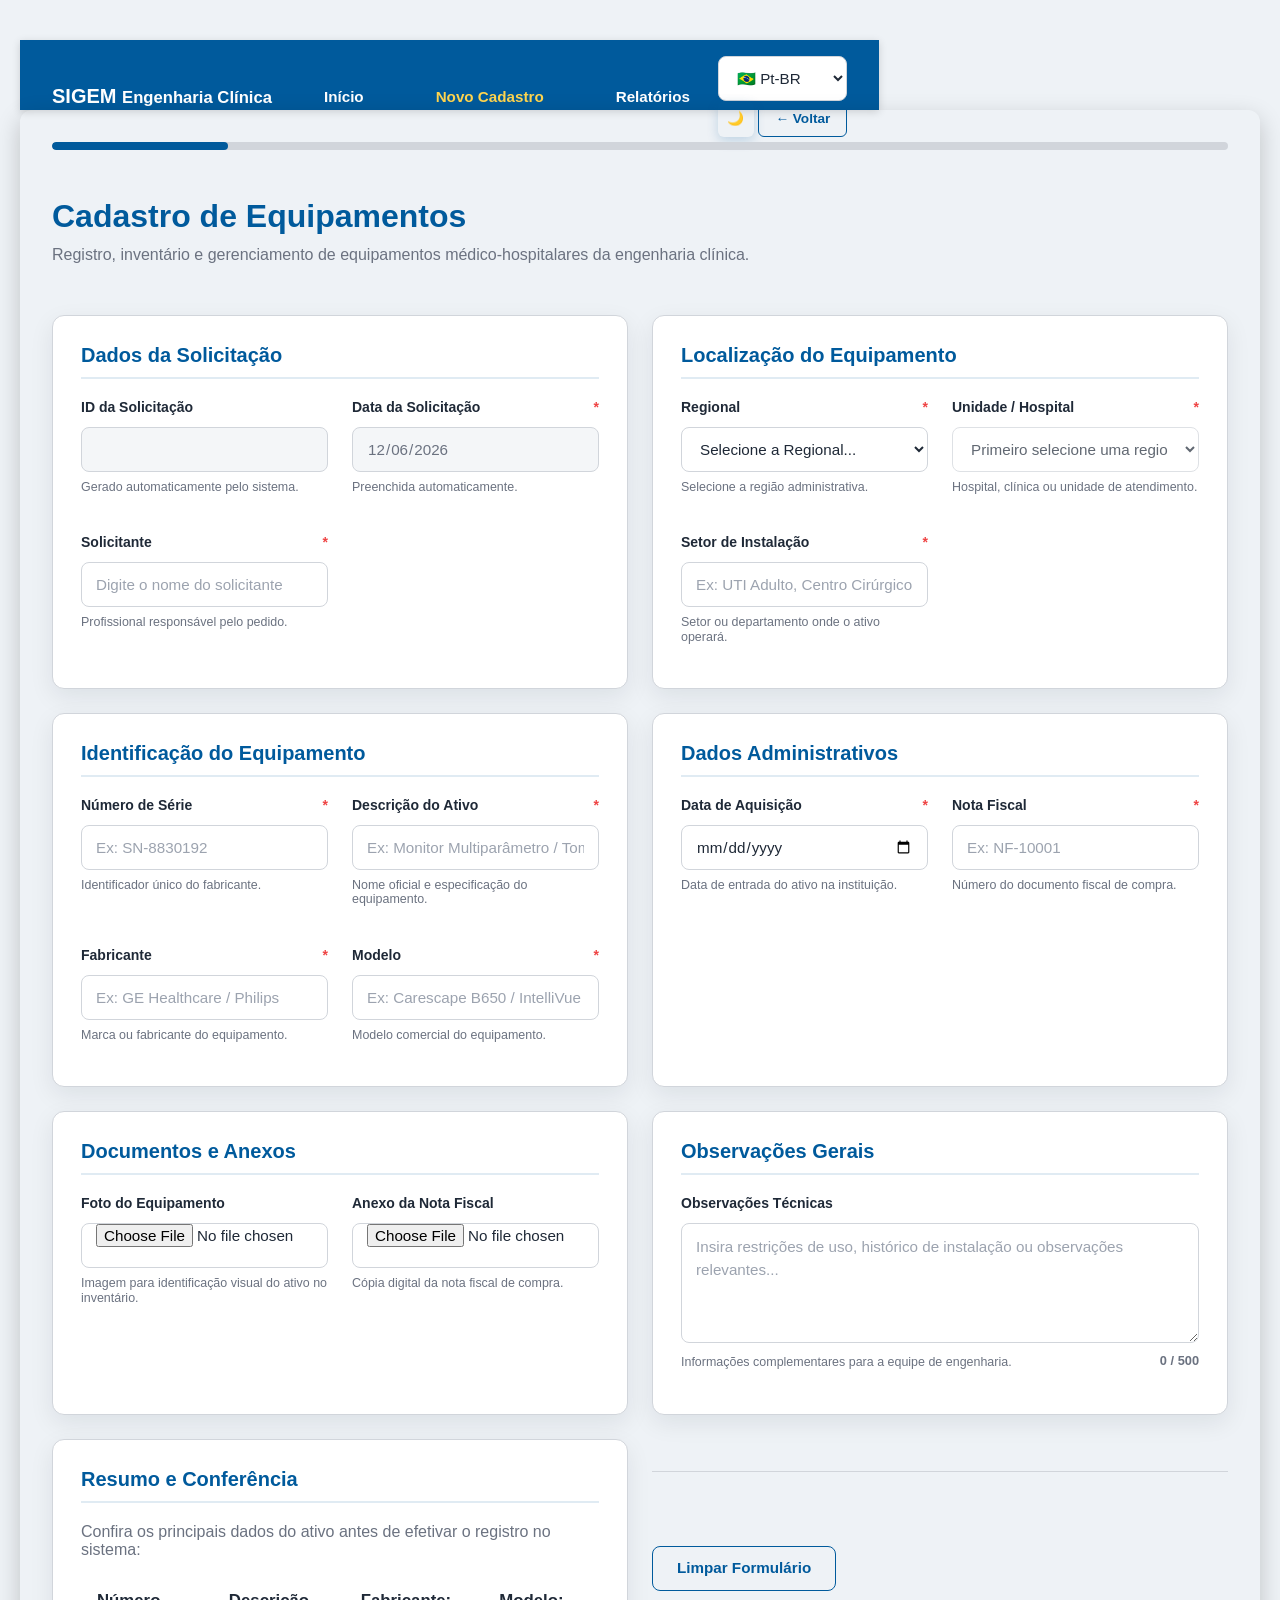
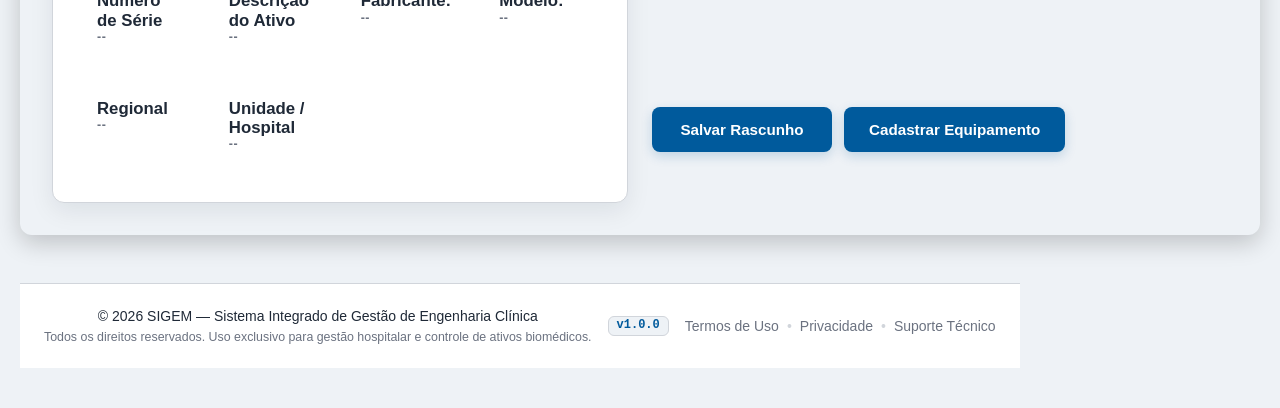
==== paginas/cadastro-equipamentos/cadastro.html @ 1e99f3d2 "Dashboard e relatórios SIGEM" ====
<!-- ================================================= -->
<!-- BLOCO 01 - CABEÇALHO E CONFIGURAÇÕES GERAIS       -->
<!-- ================================================= -->
<!DOCTYPE html>
<html lang="pt-BR">
<head>
    <meta charset="UTF-8">
    <meta name="viewport" content="width=device-width, initial-scale=1.0">
    <meta http-equiv="X-UA-Compatible" content="IE=edge">
    <meta name="description" content="SIGEM - Sistema Integrado de Gestão de Engenharia Clínica. Módulo de Cadastro de Equipamentos Médico-Hospitalares.">
    <meta name="author" content="Danilo Rafael da Silva Costa">
    <meta name="theme-color" content="#005A9C">

    <title data-i18n="cadastroEquipamentos">Cadastro de Equipamentos - SIGEM</title>

    <!-- Favicon do SIGEM -->
    <link rel="icon" href="assets/img/logo.png" type="image/png">

    <!-- 1. Reset Global de CSS -->
    <link rel="stylesheet" href="styles/normalize.css">

    <!-- 2. Tema Ativo (Suporta troca dinâmica entre claro.css e escuro.css) -->
    <link id="tema-css" rel="stylesheet" href="styles/claro.css">

    <!-- 3. Componentes e Estrutura do Módulo -->
    <link rel="stylesheet" href="styles/botoes.css">
    <link rel="stylesheet" href="styles/cadastro.css">

    <!-- 4. Regras de Responsividade -->
    <link rel="stylesheet" href="styles/pequeno.css">
    <link rel="stylesheet" href="styles/grande.css" media="screen and (min-width: 900px)">
</head>
<body id="cadastro-equipamento">

    <!-- ================================================= -->
    <!-- BLOCO 02 - MENU SUPERIOR E IDIOMA                 -->
    <!-- ================================================= -->
    <header class="header-principal">

        <!-- Logo Institucional com Nome e Subtítulo -->
        <a href="../../index.html" class="logo" title="Ir para a página inicial do SIGEM">
            <img src="assets/img/logo.png" alt="Logo SIGEM" width="38" height="38" onerror="this.style.display='none'">
            <div class="logo-texto">
                <strong>SIGEM</strong>
                <small>Engenharia Clínica</small>
            </div>
        </a>

        <!-- Menu de Navegação Principal do Sistema -->
        <nav class="menu-principal">
            <a href="index.html" data-i18n="menuInicio">Início</a>
            <a href="cadastro.html" class="ativo" data-i18n="menuCadastro">Cadastro</a>
            <a href="relatorios.html" data-i18n="menuRelatorios">Relatórios</a>
        </nav>

        <!-- Ações do Cabeçalho (Idioma, Tema e Voltar) -->
        <div class="header-acoes">
            <!-- Seletor de Idioma Internacional (i18n) -->
            <div class="seletor-idioma">
                <select id="idioma" class="seletor-idioma-select" aria-label="Selecionar idioma">
                    <option value="pt-BR">🇧🇷 Pt-BR</option>
                    <option value="en-US">🇺🇸 En-US</option>
                    <option value="es-ES">🇪🇸 Es-ES</option>
                </select>
            </div>

            <!-- Alternador de Tema (Claro / Escuro) -->
            <button type="button" id="btn-troca-tema" class="btn btn-ghost btn-sm btn-icon" title="Alternar entre tema claro e escuro" aria-label="Alternar tema">
                <span id="icone-tema">🌙</span>
            </button>

            <!-- Botão de Retorno Rápido -->
            <a href="../../index.html" class="btn btn-secundario btn-sm" data-i18n="voltarModulo">
                &larr; Voltar
            </a>
        </div>

    </header>

    <!-- ================================================= -->
    <!-- BLOCO 03 - APRESENTAÇÃO DO CADASTRO               -->
    <!-- ================================================= -->
    <main class="cadastro-container">

        <!-- Barra de Progresso do Cadastro -->
        <div class="progresso-cadastro" aria-hidden="true" title="Progresso do preenchimento do formulário">
            <div class="barra" id="barraProgresso" style="width: 15%;"></div>
        </div>

        <!-- Título principal e subtítulo institucional -->
        <div class="cadastro-header-secao">
            <h1 data-i18n="cadastroEquipamentos">Cadastro de Equipamentos</h1>
            <p class="subtitulo" data-i18n="subtituloEquipamentos">Registro, inventário e gerenciamento de equipamentos médico-hospitalares da engenharia clínica.</p>
        </div>

        <!-- Início do Formulário Principal -->
        <form id="cadastroForm" novalidate>

            <!-- ================================================= -->
            <!-- BLOCO 04 - DADOS DA SOLICITAÇÃO                   -->
            <!-- ================================================= -->
            <section class="cadastro-secao">
                <h2 data-i18n="dadosSolicitacao">Dados da Solicitação</h2>

                <div class="form-grid">
                    <!-- ID da Solicitação Automático -->
                    <div class="form-group">
                        <label for="idSolicitacao" data-i18n="idSolicitacao">ID da Solicitação</label>
                        <input type="text" id="idSolicitacao" readonly class="readonly">
                        <small class="form-help" data-i18n="helpIdSolicitacao">Gerado automaticamente pelo sistema.</small>
                    </div>

                    <!-- Data da Solicitação (Automática e Somente Leitura) -->
                    <div class="form-group">
                        <label for="dataSolicitacao" class="obrigatorio" data-i18n="dataSolicitacao">Data da Solicitação</label>
                        <input type="date" id="dataSolicitacao" name="dataSolicitacao" readonly class="readonly" required>
                        <small class="form-help" data-i18n="helpData">Preenchida automaticamente.</small>
                    </div>

                    <!-- Nome do Solicitante -->
                    <div class="form-group campo-metade">
                        <label for="solicitante" class="obrigatorio" data-i18n="solicitante">Nome do Solicitante</label>
                        <input type="text" id="solicitante" name="solicitante" placeholder="Digite o nome do solicitante" data-i18n-placeholder="placeholderSolicitante" required>
                        <small class="form-help" data-i18n="helpSolicitante">Profissional responsável pelo pedido.</small>
                    </div>
                </div>
            </section>

            <!-- ================================================= -->
            <!-- BLOCO 05 - LOCALIZAÇÃO DO EQUIPAMENTO             -->
            <!-- ================================================= -->
            <section class="cadastro-secao">
                <h2 data-i18n="localizacaoEquipamento">Localização do Equipamento</h2>

                <div class="form-grid">
                    <!-- Regional (Carregada Dinamicamente) -->
                    <div class="form-group">
                        <label for="regional" class="obrigatorio" data-i18n="regional">Regional</label>
                        <select id="regional" name="regional" required>
                            <option value="" data-i18n="selecioneRegional">Selecione...</option>
                        </select>
                        <small class="form-help" data-i18n="helpRegional">Selecione a região administrativa.</small>
                    </div>

                    <!-- Unidade / Hospital (Dependente da Regional) -->
                    <div class="form-group">
                        <label for="unidade" class="obrigatorio" data-i18n="unidade">Unidade / Hospital</label>
                        <select id="unidade" name="unidade" required disabled>
                            <option value="" data-i18n="selecioneRegionalPrimeiro">Primeiro selecione uma regional...</option>
                        </select>
                        <small class="form-help" data-i18n="helpUnidade">Hospital, clínica ou unidade de atendimento.</small>
                    </div>

                    <!-- Unidade Manual (Exibido apenas se escolher "Outra Unidade") -->
                    <div class="form-group" id="grupoOutraUnidade" style="display: none;">
                        <label for="unidadePersonalizada" class="obrigatorio" data-i18n="outraUnidade">Nome da Outra Unidade</label>
                        <input type="text" id="unidadePersonalizada" name="unidadePersonalizada" placeholder="Digite o nome completo da unidade..." data-i18n-placeholder="placeholderOutraUnidade">
                        <small class="form-help" data-i18n="helpOutraUnidade">Informe o nome da unidade não listada.</small>
                    </div>

                    <!-- Setor de Instalação -->
                    <div class="form-group">
                        <label for="setorInstalacao" class="obrigatorio" data-i18n="setorInstalacao">Setor de Instalação</label>
                        <input type="text" id="setorInstalacao" name="setorInstalacao" placeholder="Ex: UTI Adulto, Centro Cirúrgico, Tomografia" data-i18n-placeholder="placeholderSetor" required>
                        <small class="form-help" data-i18n="helpSetor">Setor ou departamento onde o ativo operará.</small>
                    </div>
                </div>
            </section>

            <!-- ================================================= -->
            <!-- BLOCO 06 - IDENTIFICAÇÃO DO EQUIPAMENTO           -->
            <!-- ================================================= -->
            <section class="cadastro-secao">
                <h2 data-i18n="identificacaoEquipamento">Identificação do Equipamento</h2>

                <div class="form-grid">
                    <!-- Número de Série (Identificador Principal) -->
                    <div class="form-group">
                        <label for="numeroSerie" class="obrigatorio" data-i18n="numeroSerie">Número de Série</label>
                        <input type="text" id="numeroSerie" name="numeroSerie" placeholder="Ex: SN-8830192" data-i18n-placeholder="placeholderSerie" autocomplete="off" required>
                        <small class="form-help" data-i18n="helpNumeroSerie">Identificador único do fabricante.</small>
                    </div>

                    <!-- Descrição do Ativo -->
                    <div class="form-group campo-metade">
                        <label for="descricaoAtivo" class="obrigatorio" data-i18n="descricaoAtivo">Descrição do Ativo</label>
                        <input type="text" id="descricaoAtivo" name="descricaoAtivo" maxlength="150" placeholder="Ex: Monitor Multiparâmetro / Tomógrafo" data-i18n-placeholder="placeholderDescricao" required>
                        <small class="form-help" data-i18n="helpDescricao">Nome oficial e especificação do equipamento.</small>
                    </div>

                    <!-- Fabricante -->
                    <div class="form-group">
                        <label for="fabricante" class="obrigatorio" data-i18n="fabricante">Fabricante</label>
                        <input type="text" id="fabricante" name="fabricante" placeholder="Ex: GE Healthcare / Philips" data-i18n-placeholder="placeholderFabricante" required>
                        <small class="form-help" data-i18n="helpFabricante">Marca ou fabricante do equipamento.</small>
                    </div>

                    <!-- Modelo -->
                    <div class="form-group">
                        <label for="modelo" class="obrigatorio" data-i18n="modelo">Modelo</label>
                        <input type="text" id="modelo" name="modelo" placeholder="Ex: Carescape B650 / IntelliVue" data-i18n-placeholder="placeholderModelo" required>
                        <small class="form-help" data-i18n="helpModelo">Modelo comercial do equipamento.</small>
                    </div>
                </div>
            </section>

            <!-- ================================================= -->
            <!-- BLOCO 07 - DADOS ADMINISTRATIVOS                  -->
            <!-- ================================================= -->
            <section class="cadastro-secao">
                <h2 data-i18n="dadosAdministrativos">Dados Administrativos</h2>

                <div class="form-grid">
                    <!-- Data de Aquisição / Instalação -->
                    <div class="form-group">
                        <label for="dataAquisicao" class="obrigatorio" data-i18n="dataAquisicao">Data de Aquisição / Instalação</label>
                        <input type="date" id="dataAquisicao" name="dataAquisicao" required>
                        <small class="form-help" data-i18n="helpDataAquisicao">Data de entrada do ativo na instituição.</small>
                    </div>

                    <!-- Nota Fiscal -->
                    <div class="form-group">
                        <label for="notaFiscal" class="obrigatorio" data-i18n="notaFiscal">Nota Fiscal</label>
                        <input type="text" id="notaFiscal" name="notaFiscal" placeholder="Ex: NF-10001" maxlength="50" data-i18n-placeholder="placeholderNF" autocomplete="off" required>
                        <small class="form-help" data-i18n="helpNotaFiscal">Número do documento fiscal de compra.</small>
                    </div>
                </div>
            </section>

            <!-- ================================================= -->
            <!-- BLOCO 08 - DOCUMENTOS E ANEXOS ESSENCIAIS         -->
            <!-- ================================================= -->
            <section class="cadastro-secao">
                <h2 data-i18n="documentosAnexos">Documentos e Anexos</h2>

                <div class="form-grid">
                    <!-- Foto do Equipamento -->
                    <div class="form-group">
                        <label for="fotoEquipamento" data-i18n="fotoEquipamento">Foto do Equipamento</label>
                        <input type="file" id="fotoEquipamento" name="fotoEquipamento" accept="image/*">
                        <small class="form-help" data-i18n="helpFoto">Imagem para identificação visual do ativo no inventário.</small>
                    </div>

                    <!-- Anexo da Nota Fiscal -->
                    <div class="form-group">
                        <label for="anexoNotaFiscal" data-i18n="anexoNotaFiscal">Anexo da Nota Fiscal</label>
                        <input type="file" id="anexoNotaFiscal" name="anexoNotaFiscal" accept=".pdf,.png,.jpg,.jpeg">
                        <small class="form-help" data-i18n="helpAnexoNF">Cópia digital da nota fiscal de compra.</small>
                    </div>
                </div>
            </section>

            <!-- ================================================= -->
            <!-- BLOCO 09 - OBSERVAÇÕES TÉCNICAS                   -->
            <!-- ================================================= -->
            <section class="cadastro-secao">
                <h2 data-i18n="observacoesGerais">Observações Gerais</h2>

                <div class="form-grid">
                    <!-- Campo de Texto para Observações com Contador -->
                    <div class="form-group campo-full">
                        <label for="observacoes" data-i18n="observacoes">Notas e Ocorrências Técnicas</label>
                        <textarea id="observacoes" name="observacoes" rows="6" maxlength="500" placeholder="Insira restrições de uso, histórico de instalação ou observações relevantes..." data-i18n-placeholder="placeholderObservacoes"></textarea>

                        <div class="form-help-contador">
                            <small class="form-help" data-i18n="helpObservacoes">Informações complementares para a equipe de engenharia.</small>
                            <small id="contadorObservacoes" class="contador-caracteres">0 / 500</small>
                        </div>
                    </div>
                </div>
            </section>

            <!-- ================================================= -->
            <!-- BLOCO 10 - RESUMO DO CADASTRO                     -->
            <!-- ================================================= -->
            <section class="cadastro-secao" id="secao-resumo">
                <h2 data-i18n="resumoCadastro">Resumo e Conferência</h2>

                <p class="resumo-instrucao" data-i18n="instrucaoResumo" style="margin-bottom: 16px; color: var(--texto-secundario);">
                    Confira os principais dados do ativo antes de efetivar o registro no sistema:
                </p>

                <div class="resumo-equipamento">
                    <!-- Número de Série -->
                    <div class="resumo-item">
                        <span class="resumo-label" data-i18n="numeroSerie">Número de Série:</span>
                        <strong id="resumoSerie">--</strong>
                    </div>

                    <!-- Equipamento / Descrição -->
                    <div class="resumo-item">
                        <span class="resumo-label" data-i18n="descricaoAtivo">Equipamento:</span>
                        <strong id="resumoEquipamento">--</strong>
                    </div>

                    <!-- Fabricante -->
                    <div class="resumo-item">
                        <span>Fabricante:</span>
                        <strong id="resumoFabricante">--</strong>
                    </div>

                    <!-- Modelo -->
                    <div class="resumo-item">
                        <span>Modelo:</span>
                        <strong id="resumoModelo">--</strong>
                    </div>

                    <!-- Regional -->
                    <div class="resumo-item">
                        <span class="resumo-label" data-i18n="regional">Regional:</span>
                        <strong id="resumoRegional">--</strong>
                    </div>

                    <!-- Unidade / Hospital -->
                    <div class="resumo-item">
                        <span class="resumo-label" data-i18n="unidade">Unidade / Hospital:</span>
                        <strong id="resumoUnidade">--</strong>
                    </div>
                </div>
            </section>

            <!-- ================================================= -->
            <!-- BLOCO 11 - BOTÕES DE AÇÃO DO FORMULÁRIO           -->
            <!-- ================================================= -->
            <div class="form-acoes">
                <!-- Botão Secundário: Cancelar / Limpar -->
                <button type="reset" class="btn btn-secundario" id="btnCancelar" data-i18n="btnCancelar">
                    Cancelar / Limpar
                </button>

                <div class="grupo-botoes-direita">
                    <!-- Botão Neutro: Salvar Rascunho -->
                    <button type="button" class="btn btn-terciario" id="btnRascunho" data-i18n="btnRascunho">
                        Salvar Rascunho
                    </button>

                    <!-- Botão Principal: Cadastrar Equipamento -->
                    <button type="submit" class="btn btn-principal" id="btnSalvar" data-i18n="btnSalvar">
                        Cadastrar Equipamento
                    </button>
                </div>
            </div>

        </form>
    </main>

    <!-- ================================================= -->
    <!-- BLOCO 12 - RODAPÉ INSTITUCIONAL                   -->
    <!-- ================================================= -->
    <footer class="rodape-institucional">
        <div class="rodape-container">
            <div class="rodape-info">
                <p>&copy; 2026 SIGEM — Sistema Integrado de Gestão de Engenharia Clínica</p>
                <small class="rodape-subtexto">Todos os direitos reservados. Uso exclusivo para gestão hospitalar e controle de ativos biomédicos.</small>
            </div>

            <div class="rodape-meta">
                <span class="versao-sistema" title="Versão Inicial da Plataforma">v1.0.0</span>
                <nav class="rodape-links" aria-label="Navegação do Rodapé">
                    <a href="#termos" data-i18n="termosUso">Termos de Uso</a>
                    <span class="divisor">•</span>
                    <a href="#privacidade" data-i18n="politicaPrivacidade">Privacidade</a>
                    <span class="divisor">•</span>
                    <a href="#suporte" data-i18n="suporteTecnico">Suporte Técnico</a>
                </nav>
            </div>
        </div>
    </footer>

    <!-- Scripts de Funcionalidade e Internacionalização -->
    <script src="scripts/regionais.js"></script>
    <script src="scripts/unidades.js"></script>
    <script src="scripts/temas.js"></script>
    <script src="scripts/idiomas.js"></script>
    <script src="scripts/cadastro.js"></script>
</body>
</html>
---- paginas/cadastro-equipamentos/styles/claro.css ----
/* =================================================_
   SIGEM - Tema Claro Corporativo (Padrão Hospitalar Avançado)
   Inspirado em Prisma, Fleury, Einstein e Dasa
   ================================================= */

:root {
  --azul-principal: #005A9C;
  --azul-hover: #004A80;
  
  --fundo: #EEF2F6;
  --card: #FFFFFF;
  
  --texto: #1F2937;
  --texto-secundario: #6B7280;
  
  --borda: #D1D5DB;
  
  --sucesso: #22C55E;
  --alerta: #F59E0B;
  --erro: #EF4444;
  
  --sombra: 0 8px 24px rgba(15, 23, 42, 0.08);
}

/* Reset Global e Corpo */
* {
  box-sizing: border-box;
  margin: 0;
  padding: 0;
}

body {
  background: var(--fundo);
  color: var(--texto);
  font-family: 'Segoe UI', Tahoma, Geneva, Verdana, sans-serif;
  min-height: 100vh;
  display: flex;
  flex-direction: column;
}

/* Cabeçalho e Logo Corporativa */
header {
  background: var(--azul-principal);
  color: #fff;
  height: 70px;
  display: flex;
  align-items: center;
  justify-content: space-between;
  padding: 0 32px;
  box-shadow: 0 2px 8px rgba(0, 0, 0, 0.15);
}

.logo {
  display: flex;
  align-items: center;
  gap: 12px;
  font-weight: 700;
  font-size: 1.25rem;
  color: #fff;
  text-decoration: none;
}

header nav a {
  color: #fff;
  text-decoration: none;
  margin-left: 24px;
  font-size: 0.95rem;
  font-weight: 600;
  transition: opacity 0.2s;
}

header nav a:hover {
  opacity: 0.8;
}

header nav a.ativo {
  color: #FFD54F;
}

/* Containers e Cards */
.container {
  max-width: 1200px;
  margin: 32px auto;
  padding: 0 16px;
  flex: 1;
  width: 100%;
}

.card {
  background: var(--card);
  border-radius: 12px;
  padding: 24px;
  box-shadow: var(--sombra);
  margin-bottom: 24px;
  border: 1px solid rgba(209, 213, 219, 0.4);
}

.card h2 {
  color: var(--azul-principal);
  font-size: 1.4rem;
  margin-bottom: 20px;
  border-bottom: 2px solid #E5E7EB;
  padding-bottom: 10px;
}

/* Formulários, Campos e Placeholders */
.form-group {
  margin-bottom: 16px;
}

.form-group label {
  display: block;
  font-size: 0.875rem;
  font-weight: 600;
  color: var(--texto);
  margin-bottom: 6px;
}

input,
select,
textarea {
  width: 100%;
  height: 45px;
  padding: 0 14px;
  border: 1px solid var(--borda);
  border-radius: 8px;
  background: #fff;
  color: var(--texto);
  font-size: 0.95rem;
  transition: border-color 0.2s, box-shadow 0.2s;
}

textarea {
  min-height: 120px;
  padding: 12px 14px;
  resize: vertical;
}

::placeholder {
  color: #9CA3AF;
  opacity: 1;
}

input:hover,
select:hover,
textarea:hover {
  border-color: #9CA3AF;
}

input:focus,
select:focus,
textarea:focus {
  outline: none;
  border-color: var(--azul-principal);
  box-shadow: 0 0 0 3px rgba(0, 90, 156, 0.15);
}

/* Botões do Sistema */
.btn {
  background: var(--azul-principal);
  color: white;
  border: none;
  padding: 12px 24px;
  border-radius: 8px;
  font-size: 0.95rem;
  font-weight: 600;
  cursor: pointer;
  min-width: 180px;
  box-shadow: 0 4px 12px rgba(0, 90, 156, 0.20);
  transition: background 0.2s, transform 0.1s;
}

.btn:hover {
  background: var(--azul-hover);
}

.btn:active {
  transform: scale(0.98);
}

.btn-secundario {
  background: #fff;
  color: var(--azul-principal);
  border: 1px solid var(--azul-principal);
  box-shadow: none;
}

.btn-secundario:hover {
  background: #EEF2F6;
}

.btn-sucesso {
  background: var(--sucesso);
  box-shadow: 0 4px 12px rgba(34, 197, 94, 0.20);
}

.btn-sucesso:hover {
  filter: brightness(.95);
}

.btn-erro {
  background: var(--erro);
  box-shadow: 0 4px 12px rgba(239, 68, 68, 0.20);
}

.btn-erro:hover {
  filter: brightness(.95);
}

/* Tabelas para Relatórios e Listagens */
table {
  width: 100%;
  border-collapse: collapse;
  background: #fff;
  border-radius: 8px;
  overflow: hidden;
  box-shadow: var(--sombra);
  margin-top: 16px;
  margin-bottom: 16px;
}

th {
  background: var(--azul-principal);
  color: #fff;
  padding: 12px 16px;
  text-align: left;
  font-weight: 600;
  font-size: 0.9rem;
}

td {
  padding: 12px 16px;
  border-bottom: 1px solid #E5E7EB;
  font-size: 0.9rem;
  color: var(--texto);
}

tr:hover {
  background: #F8FAFC;
}

/* Badges de Status */
.status-ativo {
  background: #DCFCE7;
  color: #166534;
  padding: 4px 10px;
  border-radius: 20px;
  font-size: .85rem;
  font-weight: 600;
  display: inline-block;
}

.status-inativo {
  background: #FEE2E2;
  color: #991B1B;
  padding: 4px 10px;
  border-radius: 20px;
  font-size: .85rem;
  font-weight: 600;
  display: inline-block;
}

/* Indicadores da Home */
.grid-indicadores {
  display: grid;
  grid-template-columns: repeat(auto-fit, minmax(220px, 1fr));
  gap: 20px;
  margin-bottom: 32px;
}

.card-indicador {
  background: var(--card);
  border-radius: 12px;
  padding: 20px;
  box-shadow: var(--sombra);
  border-left: 5px solid var(--azul-principal);
  display: flex;
  flex-direction: column;
}

.card-indicador .valor {
  font-size: 1.8rem;
  font-weight: 700;
  color: var(--azul-principal);
  margin-top: 8px;
}

.card-indicador .titulo-indicador {
  font-size: 0.85rem;
  font-weight: 600;
  color: var(--texto-secundario);
  text-transform: uppercase;
  letter-spacing: 0.5px;
}

/* Rodapé Premium */
footer {
  background: #083A67;
  color: #fff;
  padding: 24px;
  text-align: center;
  margin-top: auto;
}

footer .footer-content {
  max-width: 1200px;
  margin: 0 auto;
  font-size: 0.9rem;
}

footer .footer-content p:first-child {
  font-weight: 600;
  margin-bottom: 4px;
}

footer .footer-content .subtitulo-footer {
  font-size: 0.85rem;
  opacity: 0.9;
  margin-bottom: 8px;
  color: #E2E8F0;
}

footer .footer-content .versao {
  font-size: 0.8rem;
  opacity: 0.75;
  margin-top: 4px;
}

/* Responsividade (Mobile e Tablet) */
@media (max-width: 768px) {
  header {
    flex-direction: column;
    height: auto;
    padding: 16px;
    gap: 12px;
  }
  
  header nav {
    display: flex;
    flex-wrap: wrap;
    justify-content: center;
    gap: 12px;
  }
  
  header nav a {
    margin-left: 0;
  }

  .container {
    margin: 16px auto;
    padding: 0 12px;
  }
}
---- paginas/cadastro-equipamentos/styles/botoes.css ----
/* ==================================================
   SIGEM - Sistema de Botões Corporativos (Design System)
   Compatível com Tema Claro e Escuro
   ================================================== */

/* Base do Botão */
.btn {
  display: inline-flex;
  align-items: center;
  justify-content: center;
  gap: 8px;
  min-width: 180px;
  min-height: 45px;
  padding: 12px 24px;
  border: 1px solid transparent;
  border-radius: 8px;
  font-family: inherit;
  font-size: 0.95rem;
  font-weight: 600;
  line-height: 1.2;
  text-decoration: none;
  cursor: pointer;
  user-select: none;
  white-space: nowrap;
  transition: 
    background-color 0.2s ease,
    border-color 0.2s ease,
    color 0.2s ease,
    transform 0.15s ease,
    box-shadow 0.2s ease;
}

.btn:hover {
  transform: translateY(-1px);
}

.btn:active {
  transform: translateY(0) scale(0.98);
}

.btn:focus-visible {
  outline: none;
  box-shadow: 0 0 0 3px rgba(59, 130, 246, 0.4);
}

.btn:disabled,
.btn.disabled {
  opacity: 0.55;
  cursor: not-allowed;
  pointer-events: none;
  transform: none !important;
  box-shadow: none !important;
}

/* --------------------------------------------------
   VARIAÇÕES DE COR E TEMA
   -------------------------------------------------- */

/* Primário (Ação Principal) */
.btn-primario {
  background: var(--azul-principal, #005A9C);
  color: #FFFFFF;
  box-shadow: 0 4px 12px rgba(0, 90, 156, 0.25);
}

.btn-primario:hover {
  background: var(--azul-hover, #004A80);
  box-shadow: 0 6px 16px rgba(0, 90, 156, 0.35);
}

/* Secundário (Contorno / Outlined) */
.btn-secundario {
  background: transparent;
  color: var(--azul-principal, #005A9C);
  border-color: var(--azul-principal, #005A9C);
}

.btn-secundario:hover {
  background: rgba(0, 90, 156, 0.08);
}

/* Fantasma (Ghost - Ações Sutis / Tabelas) */
.btn-ghost {
  background: transparent;
  color: var(--texto, #1F2937);
  border-color: transparent;
}

.btn-ghost:hover {
  background: rgba(148, 163, 184, 0.15);
}

/* Sucesso (Aprovação / Conclusão / Salvar) */
.btn-sucesso {
  background: var(--sucesso, #22C55E);
  color: #FFFFFF;
  box-shadow: 0 4px 12px rgba(34, 197, 94, 0.25);
}

.btn-sucesso:hover {
  filter: brightness(0.92);
  box-shadow: 0 6px 16px rgba(34, 197, 94, 0.35);
}

/* Alerta (Aviso / Pendência / Manutenção) */
.btn-alerta {
  background: var(--alerta, #F59E0B);
  color: #FFFFFF;
  box-shadow: 0 4px 12px rgba(245, 158, 11, 0.25);
}

.btn-alerta:hover {
  filter: brightness(0.92);
  box-shadow: 0 6px 16px rgba(245, 158, 11, 0.35);
}

/* Erro / Perigo (Exclusão / Baixa de Ativo) */
.btn-erro {
  background: var(--erro, #EF4444);
  color: #FFFFFF;
  box-shadow: 0 4px 12px rgba(239, 68, 68, 0.25);
}

.btn-erro:hover {
  filter: brightness(0.92);
  box-shadow: 0 6px 16px rgba(239, 68, 68, 0.35);
}

/* --------------------------------------------------
   TAMANHOS E MODIFICADORES
   -------------------------------------------------- */

/* Pequeno (Listagens, Modais e Tabelas) */
.btn-sm {
  min-height: 36px;
  padding: 6px 16px;
  font-size: 0.85rem;
  min-width: auto;
  border-radius: 6px;
}

/* Grande (Destaques, Dashboards e Homologações) */
.btn-lg {
  min-height: 52px;
  padding: 14px 32px;
  font-size: 1.05rem;
  border-radius: 10px;
}

/* Largura Total (Formulários Mobile) */
.btn-full {
  width: 100%;
}

/* Botão Apenas Ícone (Quadrado/Circular) */
.btn-icon {
  min-width: 45px;
  width: 45px;
  height: 45px;
  min-height: 45px;
  padding: 0;
  border-radius: 8px;
}

.btn-icon.btn-sm {
  min-width: 36px;
  width: 36px;
  height: 36px;
  min-height: 36px;
  border-radius: 6px;
}

/* --------------------------------------------------
   ESTADO DE LOADING (AGUARDE)
   -------------------------------------------------- */

.btn-loading {
  position: relative;
  color: transparent !important;
  pointer-events: none;
}

.btn-loading::after {
  content: "";
  position: absolute;
  width: 18px;
  height: 18px;
  top: 50%;
  left: 50%;
  margin-top: -9px;
  margin-left: -9px;
  border: 2px solid rgba(255, 255, 255, 0.3);
  border-top-color: #FFFFFF;
  border-radius: 50%;
  animation: btn-spinner 0.6s linear infinite;
}

.btn-secundario.btn-loading::after,
.btn-ghost.btn-loading::after {
  border: 2px solid rgba(0, 90, 156, 0.2);
  border-top-color: var(--azul-principal, #005A9C);
}

@keyframes btn-spinner {
  to {
    transform: rotate(360deg);
  }
}

/* --------------------------------------------------
   AGRUPAMENTO DE BOTÕES (TOOLBARS E FORMULÁRIOS)
   -------------------------------------------------- */

.btn-group {
  display: inline-flex;
  gap: 12px;
  flex-wrap: wrap;
  align-items: center;
}

/* Grupo Unificado (Segmentado) */
.btn-group-joined {
  display: inline-flex;
  gap: 0;
}

.btn-group-joined .btn {
  border-radius: 0;
  min-width: auto;
  border-right: 1px solid rgba(255, 255, 255, 0.2);
}

.btn-group-joined .btn:first-child {
  border-top-left-radius: 8px;
  border-bottom-left-radius: 8px;
}

.btn-group-joined .btn:last-child {
  border-top-right-radius: 8px;
  border-bottom-right-radius: 8px;
  border-right: none;
}
---- paginas/cadastro-equipamentos/styles/cadastro.css ----
/* ==================================================
   SIGEM - Módulo de Cadastro de Equipamentos
   Design System Hospitalar & Engenharia Clínica
   ================================================== */

/* Área Principal do Cadastro */
.cadastro-container {
  display: flex;
  flex-direction: column;
  gap: 24px;
  max-width: 1200px;
  margin: 0 auto;
  width: 100%;
}

/* --------------------------------------------------
   1. BARRA DE PROGRESSO DO CADASTRO
   -------------------------------------------------- */

.progresso-cadastro {
  width: 100%;
  height: 10px;
  background: #E5E7EB;
  border-radius: 999px;
  overflow: hidden;
  margin-bottom: 8px;
}

.progresso-cadastro .barra {
  height: 100%;
  width: 50%; /* Controlado dinamicamente via JS conforme o preenchimento */
  background: var(--azul-principal, #005A9C);
  border-radius: 999px;
  transition: width 0.3s ease;
}

/* Cabeçalho de Cadastro */
.cadastro-header {
  display: flex;
  justify-content: space-between;
  align-items: center;
  padding-bottom: 16px;
  border-bottom: 2px solid var(--borda, #D1D5DB);
}

.cadastro-header-info h1 {
  color: var(--azul-principal, #005A9C);
  font-size: 1.75rem;
  font-weight: 700;
  letter-spacing: -0.3px;
  margin-bottom: 4px;
}

.cadastro-header-info p {
  color: var(--texto-secundario, #6B7280);
  font-size: 0.9rem;
}

/* --------------------------------------------------
   2. SEÇÕES DO FORMULÁRIO (Efeito Hover & Recolhível)
   -------------------------------------------------- */

.cadastro-secao {
  background: var(--card, #FFFFFF);
  border-radius: 12px;
  padding: 28px;
  box-shadow: var(--sombra, 0 8px 24px rgba(15, 23, 42, 0.08));
  border: 1px solid var(--borda, #D1D5DB);
  transition: transform 0.2s ease, box-shadow 0.2s ease;
}

/* Destaque visual ao passar o mouse */
.cadastro-secao:hover {
  transform: translateY(-2px);
  box-shadow: 0 12px 28px rgba(15, 23, 42, 0.12);
}

.cadastro-secao h2 {
  color: var(--azul-principal, #005A9C);
  font-size: 1.25rem;
  font-weight: 700;
  margin-bottom: 20px;
  padding-bottom: 10px;
  border-bottom: 2px solid rgba(0, 90, 156, 0.12);
  display: flex;
  align-items: center;
  justify-content: space-between;
  cursor: pointer;
  user-select: none;
}

/* Classe para controle de seção recolhida */
.cadastro-secao.fechada .conteudo-secao {
  display: none;
}

.cadastro-secao.fechada h2 {
  margin-bottom: 0;
  border-bottom: none;
  padding-bottom: 0;
}

/* Grid de Formulário Flexível e Responsivo */
.form-grid {
  display: grid;
  grid-template-columns: repeat(auto-fit, minmax(240px, 1fr));
  gap: 20px;
}

/* Modificadores de Coluna */
.campo-full {
  grid-column: 1 / -1;
}

.campo-metade {
  grid-column: span 2;
}

@media (max-width: 768px) {
  .campo-metade {
    grid-column: 1 / -1;
  }
}

/* Agrupamento de Campo */
.form-group {
  display: flex;
  flex-direction: column;
  gap: 6px;
}

.form-group label {
  font-size: 0.875rem;
  font-weight: 600;
  color: var(--texto, #1F2937);
  display: flex;
  align-items: center;
  justify-content: space-between;
}

/* Indicador de Campo Obrigatório */
.obrigatorio::after {
  content: " *";
  color: var(--erro, #EF4444);
  font-weight: 700;
}

/* Texto de Dica/Apoio Abaixo do Campo */
.form-help {
  font-size: 0.78rem;
  color: var(--texto-secundario, #6B7280);
  margin-top: 2px;
}

/* Área de Observações e Textarea */
textarea {
  min-height: 120px;
  padding: 12px 14px;
  resize: vertical;
  line-height: 1.5;
}

/* --------------------------------------------------
   3. VALIDAÇÃO DE CAMPOS
   -------------------------------------------------- */

.campo-valido {
  border-color: var(--sucesso, #22C55E) !important;
  box-shadow: 0 0 0 1px var(--sucesso, #22C55E);
}

.campo-invalido {
  border-color: var(--erro, #EF4444) !important;
  box-shadow: 0 0 0 1px var(--erro, #EF4444);
}

.mensagem-validacao {
  font-size: 0.75rem;
  margin-top: 4px;
  font-weight: 600;
  display: block;
}

.mensagem-validacao.erro {
  color: var(--erro, #EF4444);
}

.mensagem-validacao.sucesso {
  color: var(--sucesso, #22C55E);
}

/* --------------------------------------------------
   4. UPLOAD DE DOCUMENTOS (Manuais, Notas, Fotos)
   -------------------------------------------------- */

.upload-area {
  border: 2px dashed var(--borda, #D1D5DB);
  border-radius: 12px;
  padding: 24px;
  text-align: center;
  background: rgba(0, 0, 0, 0.01);
  cursor: pointer;
  transition: border-color 0.2s ease, background-color 0.2s ease;
}

.upload-area:hover {
  border-color: var(--azul-principal, #005A9C);
  background: rgba(0, 90, 156, 0.03);
}

.upload-area p {
  font-size: 0.9rem;
  color: var(--texto-secundario, #6B7280);
  margin-top: 8px;
}

.upload-area strong {
  color: var(--azul-principal, #005A9C);
}

/* --------------------------------------------------
   5. CAMPO SOMENTE LEITURA (IDs e Patrimônios Gerados)
   -------------------------------------------------- */

.readonly {
  background: rgba(148, 163, 184, 0.10) !important;
  color: var(--texto-secundario, #6B7280);
  cursor: not-allowed;
  user-select: none;
}

/* --------------------------------------------------
   6. BADGES DE CRITICIDADE (Engenharia Clínica / Risco)
   -------------------------------------------------- */

.criticidade-alta,
.criticidade-media,
.criticidade-baixa {
  padding: 4px 12px;
  border-radius: 20px;
  font-size: 0.82rem;
  font-weight: 700;
  display: inline-block;
  text-transform: uppercase;
  letter-spacing: 0.5px;
}

.criticidade-alta {
  background: #FEE2E2;
  color: #991B1B;
}

.criticidade-media {
  background: #FEF3C7;
  color: #92400E;
}

.criticidade-baixa {
  background: #DCFCE7;
  color: #166534;
}

/* --------------------------------------------------
   OUTROS COMPONENTES DO CADASTRO
   -------------------------------------------------- */

.info-automatica {
  background: rgba(0, 90, 156, 0.06);
  border-left: 4px solid var(--azul-principal, #005A9C);
  padding: 14px 18px;
  border-radius: 8px;
  display: flex;
  align-items: flex-start;
  gap: 12px;
  font-size: 0.88rem;
  color: var(--texto, #1F2937);
  margin-bottom: 20px;
}

.info-automatica strong {
  color: var(--azul-principal, #005A9C);
}

.mensagem-sucesso,
.mensagem-erro,
.mensagem-alerta {
  display: flex;
  align-items: center;
  gap: 12px;
  padding: 14px 18px;
  border-radius: 8px;
  font-size: 0.9rem;
  font-weight: 600;
  margin-bottom: 20px;
}

.mensagem-sucesso {
  background: #DCFCE7;
  color: #166534;
  border: 1px solid #86EFAC;
}

.mensagem-erro {
  background: #FEE2E2;
  color: #991B1B;
  border: 1px solid #FCA5A5;
}

.mensagem-alerta {
  background: #FEF3C7;
  color: #92400E;
  border: 1px solid #FDE68A;
}

.resumo-equipamento {
  display: grid;
  grid-template-columns: repeat(auto-fit, minmax(200px, 1fr));
  gap: 16px;
  margin-top: 8px;
}

.resumo-item {
  background: rgba(0, 0, 0, 0.02);
  padding: 16px;
  border-radius: 8px;
  border-left: 4px solid var(--azul-principal, #005A9C);
  border: 1px solid var(--borda, #D1D5DB);
}

.resumo-item strong {
  display: block;
  font-size: 0.78rem;
  text-transform: uppercase;
  letter-spacing: 0.5px;
  color: var(--texto-secundario, #6B7280);
  margin-bottom: 6px;
}

.resumo-item span {
  font-size: 1.05rem;
  font-weight: 700;
  color: var(--texto, #1F2937);
}

.cadastro-acoes {
  display: flex;
  align-items: center;
  justify-content: flex-end;
  gap: 14px;
  flex-wrap: wrap;
  padding-top: 16px;
  border-top: 1px solid var(--borda, #D1D5DB);
}

/* --------------------------------------------------
   SUPORTE PARA TEMA ESCURO
   -------------------------------------------------- */

body.tema-escuro .progresso-cadastro,
:root[data-theme="dark"] .progresso-cadastro {
  background: #334155;
}

body.tema-escuro .cadastro-secao:hover,
:root[data-theme="dark"] .cadastro-secao:hover {
  box-shadow: 0 12px 28px rgba(0, 0, 0, 0.45);
}

body.tema-escuro .upload-area,
:root[data-theme="dark"] .upload-area {
  background: rgba(255, 255, 255, 0.02);
}

body.tema-escuro .upload-area:hover,
:root[data-theme="dark"] .upload-area:hover {
  background: rgba(96, 165, 250, 0.08);
  border-color: #60A5FA;
}

body.tema-escuro .readonly,
:root[data-theme="dark"] .readonly {
  background: rgba(51, 65, 85, 0.4) !important;
  color: #94A3B8;
}

body.tema-escuro .criticidade-alta,
:root[data-theme="dark"] .criticidade-alta {
  background: #7F1D1D;
  color: #FEE2E2;
}

body.tema-escuro .criticidade-media,
:root[data-theme="dark"] .criticidade-media {
  background: #78350F;
  color: #FDE68A;
}

body.tema-escuro .criticidade-baixa,
:root[data-theme="dark"] .criticidade-baixa {
  background: #14532D;
  color: #DCFCE7;
}

body.tema-escuro .info-automatica,
:root[data-theme="dark"] .info-automatica {
  background: rgba(96, 165, 250, 0.1);
  color: #F8FAFC;
}

body.tema-escuro .mensagem-sucesso,
:root[data-theme="dark"] .mensagem-sucesso {
  background: #14532D;
  color: #DCFCE7;
  border-color: #166534;
}

body.tema-escuro .mensagem-erro,
:root[data-theme="dark"] .mensagem-erro {
  background: #7F1D1D;
  color: #FEE2E2;
  border-color: #991B1B;
}

/* Ajustes Responsivos */
@media (max-width: 768px) {
  .cadastro-header {
    flex-direction: column;
    align-items: flex-start;
    gap: 12px;
  }

  .cadastro-secao {
    padding: 20px 16px;
  }

  .cadastro-acoes {
    flex-direction: column-reverse;
    width: 100%;
  }

  .cadastro-acoes .btn {
    width: 100%;
  }
}

/* Apresentação e Título do Módulo */
.cadastro-header-secao {
  margin-bottom: 24px;
}

.cadastro-header-secao h1 {
  color: var(--azul-principal);
  font-size: 2rem;
  margin-bottom: 8px;
}

.cadastro-header-secao .subtitulo {
  color: var(--texto-secundario);
  max-width: 700px;
  line-height: 1.5;
  font-size: 1rem;
}

/* Barra de Progresso do Cadastro */
.progresso-cadastro {
  width: 100%;
  height: 8px;
  background: var(--borda);
  border-radius: 999px;
  overflow: hidden;
  margin-bottom: 24px;
}

.progresso-cadastro .barra {
  height: 100%;
  width: 15%; /* Atualizado via JavaScript conforme o preenchimento */
  background: var(--azul-principal);
  border-radius: 999px;
  transition: width 0.3s ease;
}

/* Área de Upload / Dropzone */
.upload-area {
  border: 2px dashed var(--borda, #D1D5DB);
  border-radius: 8px;
  padding: 24px;
  text-align: center;
  background: var(--fundo, #F4F6F8);
  cursor: pointer;
  transition: border-color 0.2s, background 0.2s;
}

.upload-area:hover,
.upload-area.dragover {
  border-color: var(--azul-principal, #0B4F8A);
  background: rgba(11, 79, 138, 0.05);
}

.upload-area strong {
  display: block;
  color: var(--azul-principal, #0B4F8A);
  font-size: 1rem;
  margin-bottom: 4px;
}

.upload-area p {
  color: var(--texto-secundario, #6B7280);
  font-size: 0.875rem;
  margin: 0;
}

.form-help-contador {
  display: flex;
  justify-content: space-between;
  align-items: center;
  margin-top: 4px;
}

.contador-caracteres {
  color: var(--texto-secundario, #6B7280);
  font-size: 0.8rem;
  font-weight: 600;
}

/* Badges de Status / Criticidade */
.badge-status {
  display: inline-block;
  padding: 4px 12px;
  border-radius: 20px;
  font-size: 0.85rem;
  font-weight: 600;
  width: fit-content;
}

.badge-neutral {
  background: #E5E7EB;
  color: #374151;
}

/* Aproveitando as classes já existentes para estados de criticidade */
.badge-status.criticidade-alta {
  background: #FEE2E2;
  color: var(--erro, #EF4444);
}

.badge-status.criticidade-media {
  background: #FEF3C7;
  color: var(--alerta, #F59E0B);
}

.badge-status.criticidade-baixa {
  background: #DCFCE7;
  color: var(--sucesso, #22C55E);
}

/* Container de Ações do Formulário */
.form-acoes {
  display: flex;
  justify-content: space-between;
  align-items: center;
  gap: 16px;
  margin-top: 32px;
  padding-top: 24px;
  border-top: 1px solid var(--borda, #D1D5DB);
  flex-wrap: wrap;
}

.grupo-botoes-direita {
  display: flex;
  align-items: center;
  gap: 12px;
}

/* Responsividade para telas menores */
@media (max-width: 600px) {
  .form-acoes,
  .grupo-botoes-direita {
    flex-direction: column;
    width: 100%;
  }

  .form-acoes .btn,
  .grupo-botoes-direita .btn {
    width: 100%;
  }
}

/* Rodapé Institucional SIGEM */
.rodape-institucional {
  background: var(--card, #FFFFFF);
  border-top: 1px solid var(--borda, #D1D5DB);
  padding: 24px 0;
  margin-top: 48px;
  color: var(--texto-secundario, #6B7280);
  font-size: 0.875rem;
}

.rodape-container {
  max-width: 1200px;
  margin: 0 auto;
  padding: 0 24px;
  display: flex;
  justify-content: space-between;
  align-items: center;
  flex-wrap: wrap;
  gap: 16px;
}

.rodape-info p {
  margin: 0 0 4px 0;
  font-weight: 500;
  color: var(--texto, #1F2937);
}

.rodape-subtexto {
  font-size: 0.775rem;
  color: var(--texto-secundario, #6B7280);
}

.rodape-meta {
  display: flex;
  align-items: center;
  gap: 16px;
}

.versao-sistema {
  background: var(--fundo, #F4F6F8);
  border: 1px solid var(--borda, #D1D5DB);
  padding: 2px 8px;
  border-radius: 6px;
  font-family: monospace;
  font-size: 0.75rem;
  font-weight: 600;
  color: var(--azul-principal, #0B4F8A);
}

.rodape-links {
  display: flex;
  align-items: center;
  gap: 8px;
}

.rodape-links a {
  color: var(--texto-secundario, #6B7280);
  text-decoration: none;
  transition: color 0.2s;
}

.rodape-links a:hover {
  color: var(--azul-principal, #0B4F8A);
  text-decoration: underline;
}

.rodape-links .divisor {
  color: var(--borda, #D1D5DB);
}

/* Responsividade do Rodapé */
@media (max-width: 768px) {
  .rodape-container {
    flex-direction: column;
    align-items: flex-start;
  }
  
  .rodape-meta {
    flex-direction: column;
    align-items: flex-start;
    gap: 8px;
  }
}
---- paginas/cadastro-equipamentos/styles/pequeno.css ----
/* ===================================================== */
/* SIGEM - Pequeno CSS (Mobile / Telas Menores < 900px)  */
/* ===================================================== */

@media screen and (max-width: 899px) {

    /* ===================================================== */
    /* BLOCO 1: LAYOUT GERAL E CONTAINER PRINCIPAL           */
    /* ===================================================== */
    body {
        padding: 10px;
        display: block;
    }

    .cadastro-container,
    .relatorios-container {
        width: 100%;
        padding: 16px;
        margin: 0 auto;
        border-radius: 8px;
        box-shadow: 0 4px 12px rgba(0, 0, 0, 0.15);
        overflow-wrap: break-word;
    }

    .header-cadastro,
    .header-relatorios {
        display: flex;
        flex-direction: column;
        align-items: flex-start;
        gap: 12px;
        margin-bottom: 20px;
    }

    .header-cadastro h1,
    .header-relatorios h1 {
        font-size: 1.5rem;
        line-height: 1.3;
    }


    /* ===================================================== */
    /* BLOCO 2: FORMULÁRIO E CAMPOS (EMPILHADOS)             */
    /* ===================================================== */
    #cadastroForm {
        display: flex;
        flex-direction: column;
        gap: 16px;
    }

    .bloco-formulario {
        display: flex;
        flex-direction: column;
        gap: 14px;
        padding: 16px;
        border-radius: 6px;
    }

    .bloco-formulario h2 {
        font-size: 1.15rem;
        padding-bottom: 6px;
        border-bottom: 1px solid var(--borda-cor, #444);
        margin-bottom: 5px;
    }

    .campo-grupo {
        display: flex;
        flex-direction: column;
        gap: 6px;
    }

    .campo-grupo label {
        font-size: 0.9rem;
        font-weight: 500;
    }

    /* Inputs, selects e textareas otimizados para toque mobile */
    input, 
    select, 
    textarea {
        width: 100%;
        padding: 12px;
        font-size: 1rem; /* Evita zoom automático no iOS */
        border-radius: 6px;
        min-height: 48px; /* Altura padrão para toque confortável */
    }


    /* ===================================================== */
    /* BLOCO 3: BOTÕES E AÇÕES DO FORMULÁRIO (FULL WIDTH)    */
    /* ===================================================== */
    .acoes-formulario {
        display: flex;
        flex-direction: column;
        gap: 12px;
        margin-top: 10px;
        padding-top: 16px;
        border-top: 1px solid var(--borda-cor, #444);
    }

    .acoes-formulario button {
        width: 100%;
        padding: 14px;
        min-height: 48px; /* Ergonomia ideal para toque em mobile */
        font-size: 1rem;
        font-weight: 600;
        border-radius: 6px;
        text-align: center;
        transition: background-color 0.2s ease;
    }


    /* ===================================================== */
    /* BLOCO 4: FILTROS E TABELA DE RELATÓRIOS (MOBILE)      */
    /* ===================================================== */
    .filtros-relatorio {
        display: flex;
        flex-direction: column;
        gap: 12px;
    }

    .filtros-relatorio button {
        width: 100%;
        padding: 12px;
        min-height: 48px;
    }

    .tabela-wrapper {
        width: 100%;
        overflow-x: auto;
        -webkit-overflow-scrolling: touch;
        margin-top: 16px;
        border-radius: 6px;
    }

    table.tabela-dados {
        width: 100%;
        min-width: 650px;
        font-size: 0.85rem;
        table-layout: auto;
    }

    table.tabela-dados th,
    table.tabela-dados td {
        padding: 10px 12px;
        white-space: nowrap;
    }
}

/* ==========================================
   SIGEM - Responsividade Mobile (pequeno.css)
   ========================================== */

/* Tablets e celulares (até 899px) */
@media screen and (max-width: 899px) {
    /* Container Principal */
    .cadastro-container {
        width: 100%;
        padding: 16px;
    }

    /* Cabeçalho */
    .header-principal {
        display: flex;
        flex-direction: column;
        gap: 16px;
        padding: 16px;
        text-align: center;
    }

    /* Menu */
    .menu-principal {
        display: flex;
        flex-wrap: wrap;
        justify-content: center;
        gap: 10px;
    }

    .menu-principal a {
        width: 100%;
        text-align: center;
        padding: 10px;
        border-radius: 8px;
    }

    /* Ações do cabeçalho */
    .header-acoes {
        display: flex;
        flex-wrap: wrap;
        justify-content: center;
        gap: 10px;
    }

    /* Formulário */
    .form-grid {
        display: flex;
        flex-direction: column;
        gap: 16px;
    }

    .campo-metade,
    .campo-full {
        width: 100%;
    }

    /* Inputs otimizados para toque e sem zoom no iOS */
    input,
    select,
    textarea {
        width: 100%;
        font-size: 16px;
    }

    /* Upload */
    .upload-area {
        min-height: 120px;
        padding: 20px;
        text-align: center;
    }

    /* Resumo */
    .resumo-equipamento {
        display: flex;
        flex-direction: column;
        gap: 12px;
    }

    .resumo-item {
        width: 100%;
    }

    /* Botões */
    .form-acoes {
        display: flex;
        flex-direction: column;
        gap: 12px;
    }

    .grupo-botoes-direita {
        display: flex;
        flex-direction: column;
        gap: 12px;
    }

    .form-acoes button {
        width: 100%;
    }

    /* Rodapé */
    .rodape-container {
        display: flex;
        flex-direction: column;
        gap: 12px;
        text-align: center;
    }

    .rodape-links {
        display: flex;
        flex-wrap: wrap;
        justify-content: center;
        gap: 8px;
    }
}

/* ==========================================
   CELULARES MUITO PEQUENOS (até 480px)
   ========================================== */
@media screen and (max-width: 480px) {
    h1 {
        font-size: 1.5rem;
    }
    
    h2 {
        font-size: 1.1rem;
    }

    .logo-texto strong {
        font-size: 1rem;
    }

    .logo-texto small {
        font-size: 0.8rem;
    }

    .btn {
        font-size: 0.9rem;
        padding: 12px;
    }

    .resumo-item {
        padding: 12px;
    }
}
---- paginas/cadastro-equipamentos/styles/grande.css ----
/* ===================================================== */
/* SIGEM - Grande CSS (Desktop / Telas Maiores >= 900px)   */
/* ===================================================== */

@media screen and (min-width: 900px) {
    
    /* 1. Layout Geral e Container Principal */
    body {
        display: flex;
        justify-content: center;
        align-items: flex-start;
        padding: 40px 20px;
    }

    .cadastro-container,
    .relatorios-container {
        width: 100%;
        max-width: 1200px;
        margin: 0 auto;
        padding: 40px;
        box-shadow: 0 8px 24px rgba(0, 0, 0, 0.2);
        border-radius: 12px;
    }

    .header-cadastro,
    .header-relatorios {
        display: flex;
        justify-content: space-between;
        align-items: center;
        margin-bottom: 30px;
    }

    /* 2. Formulário e Blocos de Campos (Grids) */
    #cadastroForm {
        display: grid;
        grid-template-columns: repeat(2, 1fr);
        gap: 24px;
    }

    .bloco-formulario {
        grid-column: span 2;
        display: grid;
        grid-template-columns: repeat(2, 1fr);
        gap: 20px;
        padding: 24px;
        border-radius: 8px;
    }

    .bloco-formulario h2 {
        grid-column: span 2;
        margin-bottom: 5px;
        font-size: 1.25rem;
        border-bottom: 2px solid var(--borda-cor, #333);
        padding-bottom: 8px;
    }

    /* Classe utilitária para campos que ocupam toda a largura */
    .bloco-formulario .campo-grupo.full-width {
        grid-column: span 2;
    }

    /* 3. Botões e Ações do Formulário */
    .acoes-formulario {
        grid-column: span 2;
        display: flex;
        justify-content: flex-end;
        gap: 16px;
        margin-top: 10px;
        padding-top: 20px;
        border-top: 1px solid var(--borda-cor, #444);
    }

    .acoes-formulario button {
        width: auto;
        min-width: 180px;
        padding: 12px 24px;
        font-size: 1rem;
        transition: all 0.2s ease;
    }

    .acoes-formulario button:hover {
        transform: translateY(-2px);
    }

    /* 4. Tabela de Relatórios e Filtros (Desktop) */
    .filtros-relatorio {
        display: grid;
        grid-template-columns: repeat(3, 1fr) auto;
        gap: 16px;
        align-items: flex-end;
    }

    .tabela-wrapper {
        overflow-x: auto;
        max-height: 600px;
        margin-top: 20px;
        border-radius: 8px;
    }

    table.tabela-dados {
        width: 100%;
        border-collapse: collapse;
        text-align: left;
    }

    table.tabela-dados th {
        position: sticky;
        top: 0;
        z-index: 10;
        background-color: var(--fundo-cabecalho-tabela, #1e1e1e);
    }

    table.tabela-dados th,
    table.tabela-dados td {
        padding: 14px 16px;
    }
}

/* ==========================================
   SIGEM - Estilos para Desktop (grande.css)
   Refinamento Profissional V2
   ========================================== */

/* 3. Header quebrando corretamente em telas menores */
.header-principal {
  display: flex;
  justify-content: space-between;
  align-items: center;
  flex-wrap: wrap;
  gap: 16px;
  padding: 16px 32px;
}

/* 4. Menu mais moderno com transição e hover */
.menu-principal {
  display: flex;
  gap: 24px;
}

.menu-principal a {
  font-weight: 600;
  padding: 8px 12px;
  border-radius: 8px;
  transition: all 0.2s ease;
}

.menu-principal a:hover {
  background: rgba(0, 90, 156, 0.1);
}

/* ==========================================
   DESKTOP - 900px ou mais
   ========================================== */
@media screen and (min-width: 900px) {
  /* 1. Largura máxima controlada do formulário */
  .cadastro-container {
    max-width: 1280px;
    margin: 0 auto;
    padding: 32px;
  }

  .form-grid {
    display: grid;
    grid-template-columns: repeat(2, 1fr);
    gap: 24px;
  }

  .campo-full {
    grid-column: 1 / -1;
  }

  .campo-metade {
    grid-column: span 1;
  }

  /* Resumo do Equipamento em Grid */
  .resumo-equipamento {
    display: grid;
    grid-template-columns: repeat(4, 1fr);
    gap: 16px;
  }

  /* 2. Cards de resumo estilizados */
  .resumo-item {
    padding: 16px;
    border-radius: 12px;
    background: var(--cor-card);
    border: 1px solid var(--cor-borda);
  }

  /* 6. Upload mais bonito e centralizado */
  .upload-area {
    min-height: 180px;
    display: flex;
    flex-direction: column;
    justify-content: center;
    align-items: center;
  }

  /* Ações do Formulário Alinhadas */
  .form-acoes {
    display: flex;
    justify-content: space-between;
    align-items: center;
    margin-top: 32px;
  }

  /* 7. Rodapé responsivo */
  .rodape-container {
    display: flex;
    justify-content: space-between;
    align-items: center;
    flex-wrap: wrap;
    gap: 16px;
  }
}

/* ==========================================
   TELA ULTRAWIDE - 1400px ou mais
   ========================================== */
@media screen and (min-width: 1400px) {
  .form-grid {
    grid-template-columns: repeat(3, 1fr);
  }
}

/* ==========================================
   TELA ULTRAWIDE EXPANDIDA - 1600px ou mais
   ========================================== */
@media screen and (min-width: 1600px) {
  .cadastro-container {
    max-width: 1500px;
  }

  .resumo-equipamento {
    grid-template-columns: repeat(6, 1fr);
  }
}
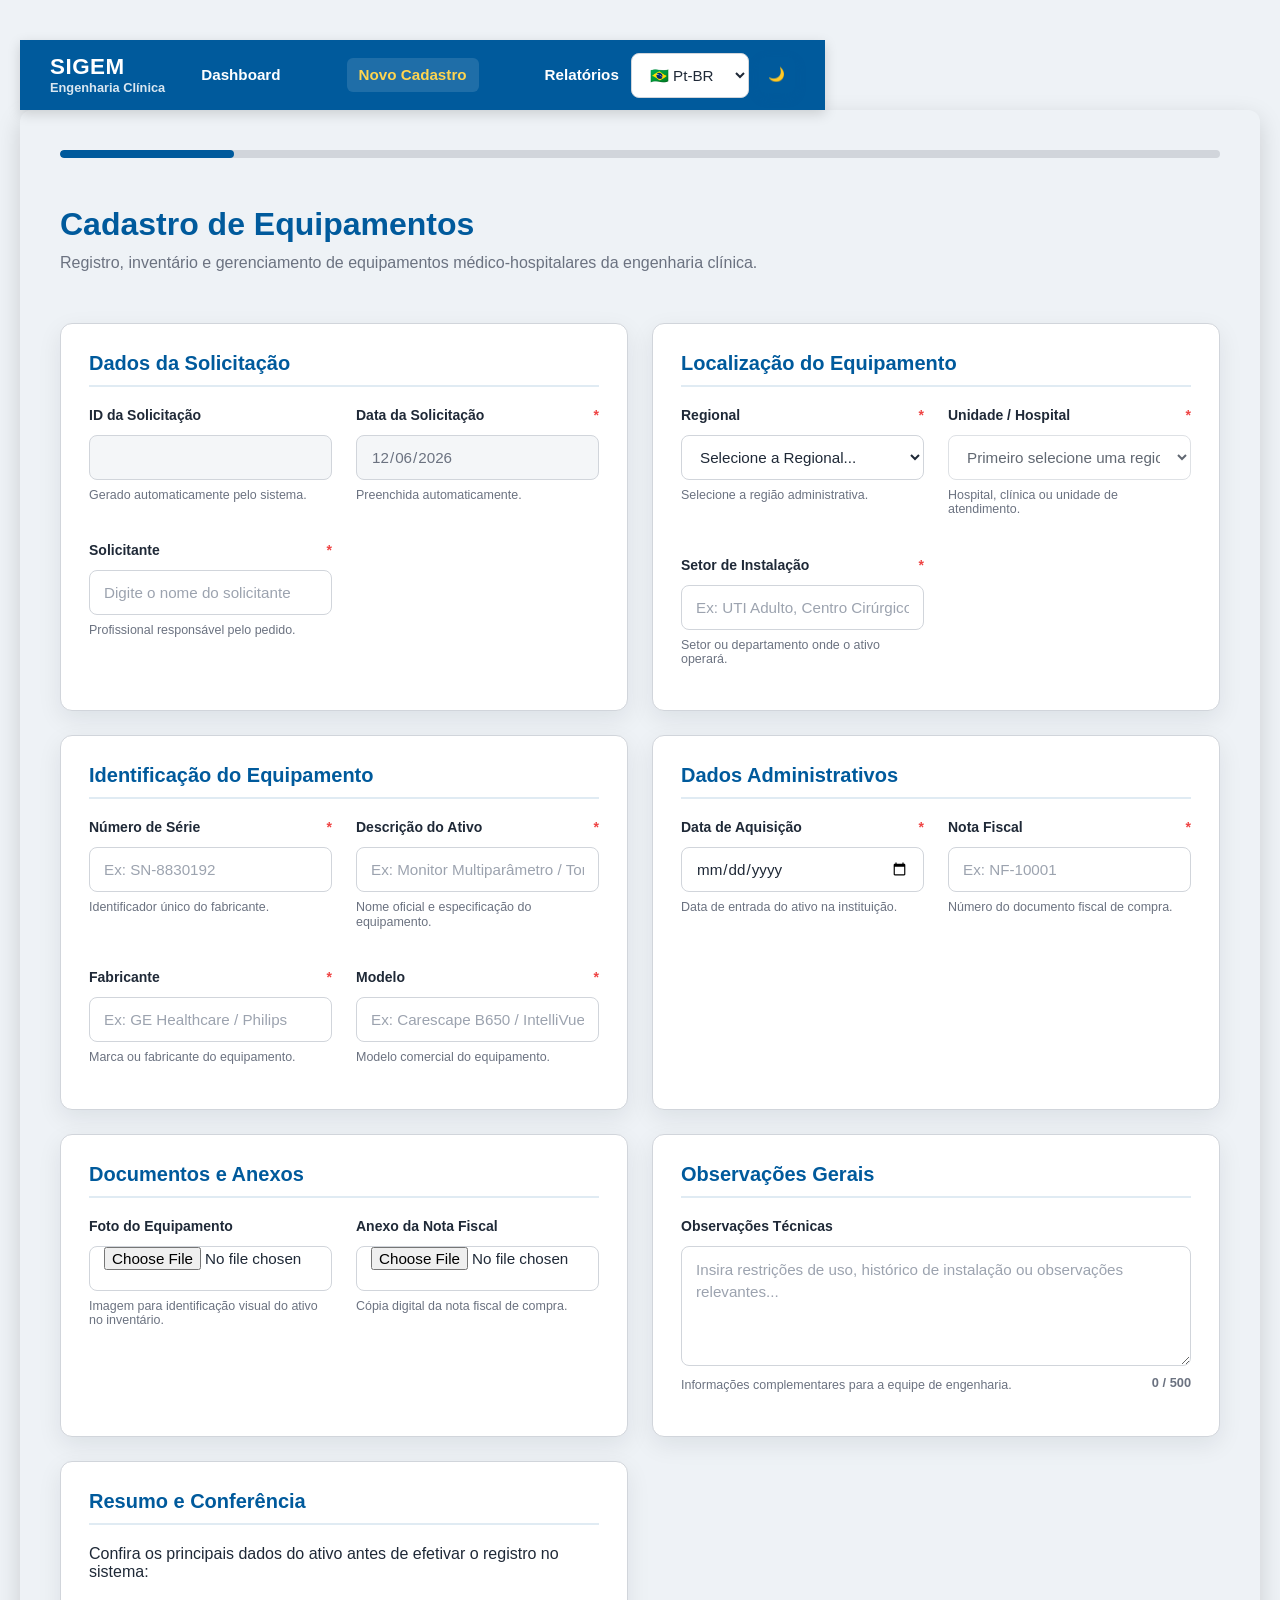
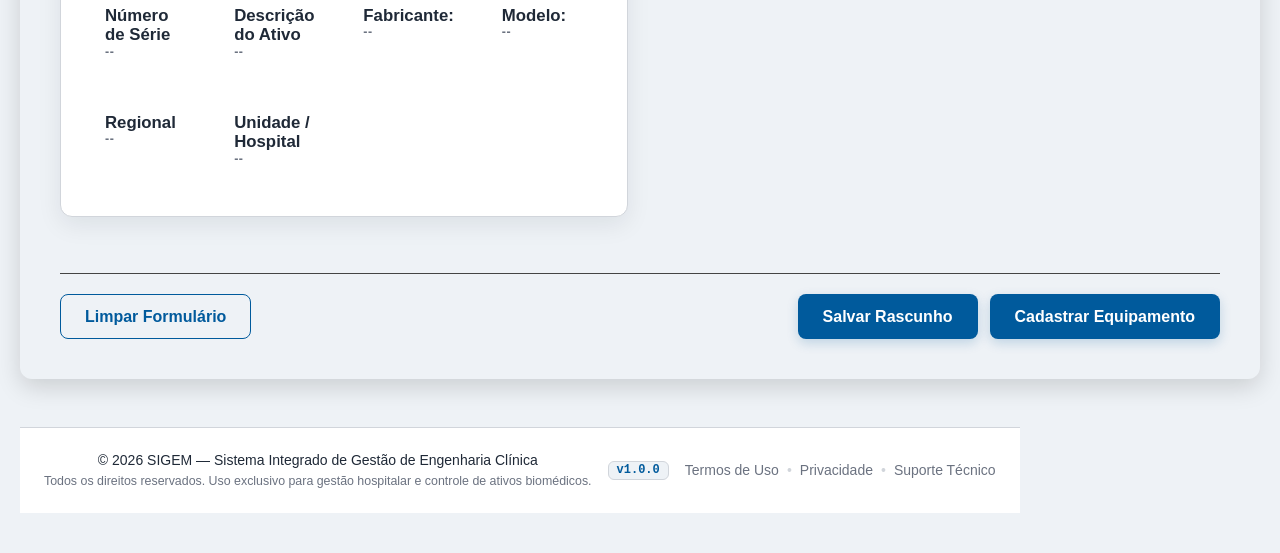
==== commit c5f64c55: "Atualizacao SIGEM" ====
--- a/paginas/cadastro-equipamentos/cadastro.html
+++ b/paginas/cadastro-equipamentos/cadastro.html
@@ -22,8 +22,9 @@
     <!-- 2. Tema Ativo (Suporta troca dinâmica entre claro.css e escuro.css) -->
     <link id="tema-css" rel="stylesheet" href="styles/claro.css">
 
-    <!-- 3. Componentes e Estrutura do Módulo -->
+    <!-- 3. Componentes, Header e Estrutura do Módulo -->
     <link rel="stylesheet" href="styles/botoes.css">
+    <link rel="stylesheet" href="styles/header.css">
     <link rel="stylesheet" href="styles/cadastro.css">
 
     <!-- 4. Regras de Responsividade -->
@@ -33,28 +34,30 @@
 <body id="cadastro-equipamento">
 
     <!-- ================================================= -->
-    <!-- BLOCO 02 - MENU SUPERIOR E IDIOMA                 -->
+    <!-- BLOCO 02 - MENU SUPERIOR CORPORATIVO              -->
     <!-- ================================================= -->
     <header class="header-principal">
 
-        <!-- Logo Institucional com Nome e Subtítulo -->
-        <a href="../../index.html" class="logo" title="Ir para a página inicial do SIGEM">
-            <img src="assets/img/logo.png" alt="Logo SIGEM" width="38" height="38" onerror="this.style.display='none'">
-            <div class="logo-texto">
-                <strong>SIGEM</strong>
-                <small>Engenharia Clínica</small>
-            </div>
-        </a>
-
-        <!-- Menu de Navegação Principal do Sistema -->
+        <!-- Área da Logo e Nome Institucional -->
+        <div class="logo-area">
+            <a href="dashboard.html" class="logo" title="Ir para o Dashboard do SIGEM">
+                <img src="assets/img/logo.png" alt="Logo SIGEM" width="48" height="48" onerror="this.style.display='none'">
+                <div class="logo-texto">
+                    <strong>SIGEM</strong>
+                    <span>Engenharia Clínica</span>
+                </div>
+            </a>
+        </div>
+
+        <!-- Menu de Navegação Principal Corporativo -->
         <nav class="menu-principal">
-            <a href="index.html" data-i18n="menuInicio">Início</a>
+            <a href="dashboard.html" data-i18n="menuDashboard">Dashboard</a>
             <a href="cadastro.html" class="ativo" data-i18n="menuCadastro">Cadastro</a>
             <a href="relatorios.html" data-i18n="menuRelatorios">Relatórios</a>
         </nav>
 
-        <!-- Ações do Cabeçalho (Idioma, Tema e Voltar) -->
-        <div class="header-acoes">
+        <!-- Ações do Cabeçalho (Idioma e Tema) -->
+        <div class="acoes">
             <!-- Seletor de Idioma Internacional (i18n) -->
             <div class="seletor-idioma">
                 <select id="idioma" class="seletor-idioma-select" aria-label="Selecionar idioma">
@@ -68,11 +71,6 @@
             <button type="button" id="btn-troca-tema" class="btn btn-ghost btn-sm btn-icon" title="Alternar entre tema claro e escuro" aria-label="Alternar tema">
                 <span id="icone-tema">🌙</span>
             </button>
-
-            <!-- Botão de Retorno Rápido -->
-            <a href="../../index.html" class="btn btn-secundario btn-sm" data-i18n="voltarModulo">
-                &larr; Voltar
-            </a>
         </div>
 
     </header>
@@ -276,7 +274,7 @@
             <section class="cadastro-secao" id="secao-resumo">
                 <h2 data-i18n="resumoCadastro">Resumo e Conferência</h2>
 
-                <p class="resumo-instrucao" data-i18n="instrucaoResumo" style="margin-bottom: 16px; color: var(--texto-secundario);">
+                <p class="resumo-instrucao" data-i18n="instrucaoResumo">
                     Confira os principais dados do ativo antes de efetivar o registro no sistema:
                 </p>
 
--- a/paginas/cadastro-equipamentos/styles/header.css
+++ b/paginas/cadastro-equipamentos/styles/header.css
@@ -0,0 +1,105 @@
+/* ================================================= */
+/* ESTILOS DO CABEÇALHO CORPORATIVO - SIGEM          */
+/* ================================================= */
+
+.header-principal {
+    background: #005A9C;
+    color: #fff;
+    display: flex;
+    justify-content: space-between;
+    align-items: center;
+    padding: 15px 30px;
+    box-shadow: 0 4px 12px rgba(0, 0, 0, 0.15);
+    position: sticky;
+    top: 0;
+    z-index: 1000;
+}
+
+.logo-area {
+    display: flex;
+    align-items: center;
+}
+
+.logo {
+    display: flex;
+    align-items: center;
+    gap: 12px;
+    text-decoration: none;
+    color: inherit;
+}
+
+.logo img {
+    width: 52px;
+    height: 52px;
+    object-fit: contain;
+}
+
+.logo-texto {
+    display: flex;
+    flex-direction: column;
+}
+
+.logo-texto strong {
+    font-size: 1.4rem;
+    font-weight: 700;
+    line-height: 1.2;
+    letter-spacing: 0.5px;
+}
+
+.logo-texto span {
+    font-size: 0.8rem;
+    opacity: 0.85;
+}
+
+.menu-principal {
+    display: flex;
+    gap: 30px;
+}
+
+.menu-principal a {
+    color: #fff;
+    text-decoration: none;
+    font-weight: 600;
+    padding: 8px 12px;
+    border-radius: 6px;
+    transition: all 0.2s ease;
+}
+
+.menu-principal a:hover {
+    color: #FFD54F;
+    transform: translateY(-1px);
+    background: rgba(255, 255, 255, 0.08);
+}
+
+.menu-principal a.ativo {
+    color: #FFD54F;
+    background: rgba(255, 255, 255, 0.12);
+}
+
+.acoes {
+    display: flex;
+    align-items: center;
+    gap: 10px;
+}
+
+/* ================================================= */
+/* RESPONSIVIDADE DO CABEÇALHO                       */
+/* ================================================= */
+@media (max-width: 900px) {
+    .header-principal {
+        flex-direction: column;
+        gap: 15px;
+        padding: 15px;
+    }
+
+    .menu-principal {
+        flex-wrap: wrap;
+        justify-content: center;
+        gap: 10px;
+    }
+
+    .acoes {
+        width: 100%;
+        justify-content: center;
+    }
+}
--- a/paginas/cadastro-equipamentos/styles/grande.css
+++ b/paginas/cadastro-equipamentos/styles/grande.css
@@ -15,10 +15,10 @@
     .cadastro-container,
     .relatorios-container {
         width: 100%;
-        max-width: 1200px;
+        max-width: 1280px;
         margin: 0 auto;
         padding: 40px;
-        box-shadow: 0 8px 24px rgba(0, 0, 0, 0.2);
+        box-shadow: 0 8px 24px rgba(0, 0, 0, 0.15);
         border-radius: 12px;
     }
 
@@ -31,10 +31,19 @@
     }
 
     /* 2. Formulário e Blocos de Campos (Grids) */
-    #cadastroForm {
+    #cadastroForm,
+    .form-grid {
         display: grid;
         grid-template-columns: repeat(2, 1fr);
         gap: 24px;
+    }
+
+    .campo-full {
+        grid-column: 1 / -1;
+    }
+
+    .campo-metade {
+        grid-column: span 1;
     }
 
     .bloco-formulario {
@@ -54,23 +63,47 @@
         padding-bottom: 8px;
     }
 
-    /* Classe utilitária para campos que ocupam toda a largura */
     .bloco-formulario .campo-grupo.full-width {
         grid-column: span 2;
     }
 
-    /* 3. Botões e Ações do Formulário */
-    .acoes-formulario {
-        grid-column: span 2;
+    /* 3. Resumo do Equipamento em Grid */
+    .resumo-equipamento {
+        display: grid;
+        grid-template-columns: repeat(4, 1fr);
+        gap: 16px;
+    }
+
+    .resumo-item {
+        padding: 16px;
+        border-radius: 12px;
+        background: var(--cor-card);
+        border: 1px solid var(--cor-borda);
+    }
+
+    /* 4. Área de Upload */
+    .upload-area {
+        min-height: 180px;
         display: flex;
-        justify-content: flex-end;
-        gap: 16px;
-        margin-top: 10px;
+        flex-direction: column;
+        justify-content: center;
+        align-items: center;
+    }
+
+    /* 5. Botões e Ações do Formulário */
+    .acoes-formulario,
+    .form-acoes {
+        grid-column: 1 / -1;
+        display: flex;
+        justify-content: space-between;
+        align-items: center;
+        margin-top: 32px;
         padding-top: 20px;
         border-top: 1px solid var(--borda-cor, #444);
     }
 
-    .acoes-formulario button {
+    .acoes-formulario button,
+    .form-acoes button {
         width: auto;
         min-width: 180px;
         padding: 12px 24px;
@@ -78,11 +111,21 @@
         transition: all 0.2s ease;
     }
 
-    .acoes-formulario button:hover {
+    .acoes-formulario button:hover,
+    .form-acoes button:hover {
         transform: translateY(-2px);
     }
 
-    /* 4. Tabela de Relatórios e Filtros (Desktop) */
+    /* 6. Rodapé Responsivo */
+    .rodape-container {
+        display: flex;
+        justify-content: space-between;
+        align-items: center;
+        flex-wrap: wrap;
+        gap: 16px;
+    }
+
+    /* 7. Tabela de Relatórios e Filtros (Desktop) */
     .filtros-relatorio {
         display: grid;
         grid-template-columns: repeat(3, 1fr) auto;
@@ -116,123 +159,26 @@
     }
 }
 
-/* ==========================================
-   SIGEM - Estilos para Desktop (grande.css)
-   Refinamento Profissional V2
-   ========================================== */
-
-/* 3. Header quebrando corretamente em telas menores */
-.header-principal {
-  display: flex;
-  justify-content: space-between;
-  align-items: center;
-  flex-wrap: wrap;
-  gap: 16px;
-  padding: 16px 32px;
+/* ========================================== */
+/* TELA ULTRAWIDE - 1400px ou mais            */
+/* ========================================== */
+@media screen and (min-width: 1400px) {
+    .form-grid,
+    #cadastroForm {
+        grid-template-columns: repeat(3, 1fr);
+    }
 }
 
-/* 4. Menu mais moderno com transição e hover */
-.menu-principal {
-  display: flex;
-  gap: 24px;
-}
+/* ========================================== */
+/* TELA ULTRAWIDE EXPANDIDA - 1600px ou mais  */
+/* ========================================== */
+@media screen and (min-width: 1600px) {
+    .cadastro-container,
+    .relatorios-container {
+        max-width: 1500px;
+    }
 
-.menu-principal a {
-  font-weight: 600;
-  padding: 8px 12px;
-  border-radius: 8px;
-  transition: all 0.2s ease;
-}
-
-.menu-principal a:hover {
-  background: rgba(0, 90, 156, 0.1);
-}
-
-/* ==========================================
-   DESKTOP - 900px ou mais
-   ========================================== */
-@media screen and (min-width: 900px) {
-  /* 1. Largura máxima controlada do formulário */
-  .cadastro-container {
-    max-width: 1280px;
-    margin: 0 auto;
-    padding: 32px;
-  }
-
-  .form-grid {
-    display: grid;
-    grid-template-columns: repeat(2, 1fr);
-    gap: 24px;
-  }
-
-  .campo-full {
-    grid-column: 1 / -1;
-  }
-
-  .campo-metade {
-    grid-column: span 1;
-  }
-
-  /* Resumo do Equipamento em Grid */
-  .resumo-equipamento {
-    display: grid;
-    grid-template-columns: repeat(4, 1fr);
-    gap: 16px;
-  }
-
-  /* 2. Cards de resumo estilizados */
-  .resumo-item {
-    padding: 16px;
-    border-radius: 12px;
-    background: var(--cor-card);
-    border: 1px solid var(--cor-borda);
-  }
-
-  /* 6. Upload mais bonito e centralizado */
-  .upload-area {
-    min-height: 180px;
-    display: flex;
-    flex-direction: column;
-    justify-content: center;
-    align-items: center;
-  }
-
-  /* Ações do Formulário Alinhadas */
-  .form-acoes {
-    display: flex;
-    justify-content: space-between;
-    align-items: center;
-    margin-top: 32px;
-  }
-
-  /* 7. Rodapé responsivo */
-  .rodape-container {
-    display: flex;
-    justify-content: space-between;
-    align-items: center;
-    flex-wrap: wrap;
-    gap: 16px;
-  }
-}
-
-/* ==========================================
-   TELA ULTRAWIDE - 1400px ou mais
-   ========================================== */
-@media screen and (min-width: 1400px) {
-  .form-grid {
-    grid-template-columns: repeat(3, 1fr);
-  }
-}
-
-/* ==========================================
-   TELA ULTRAWIDE EXPANDIDA - 1600px ou mais
-   ========================================== */
-@media screen and (min-width: 1600px) {
-  .cadastro-container {
-    max-width: 1500px;
-  }
-
-  .resumo-equipamento {
-    grid-template-columns: repeat(6, 1fr);
-  }
+    .resumo-equipamento {
+        grid-template-columns: repeat(6, 1fr);
+    }
 }
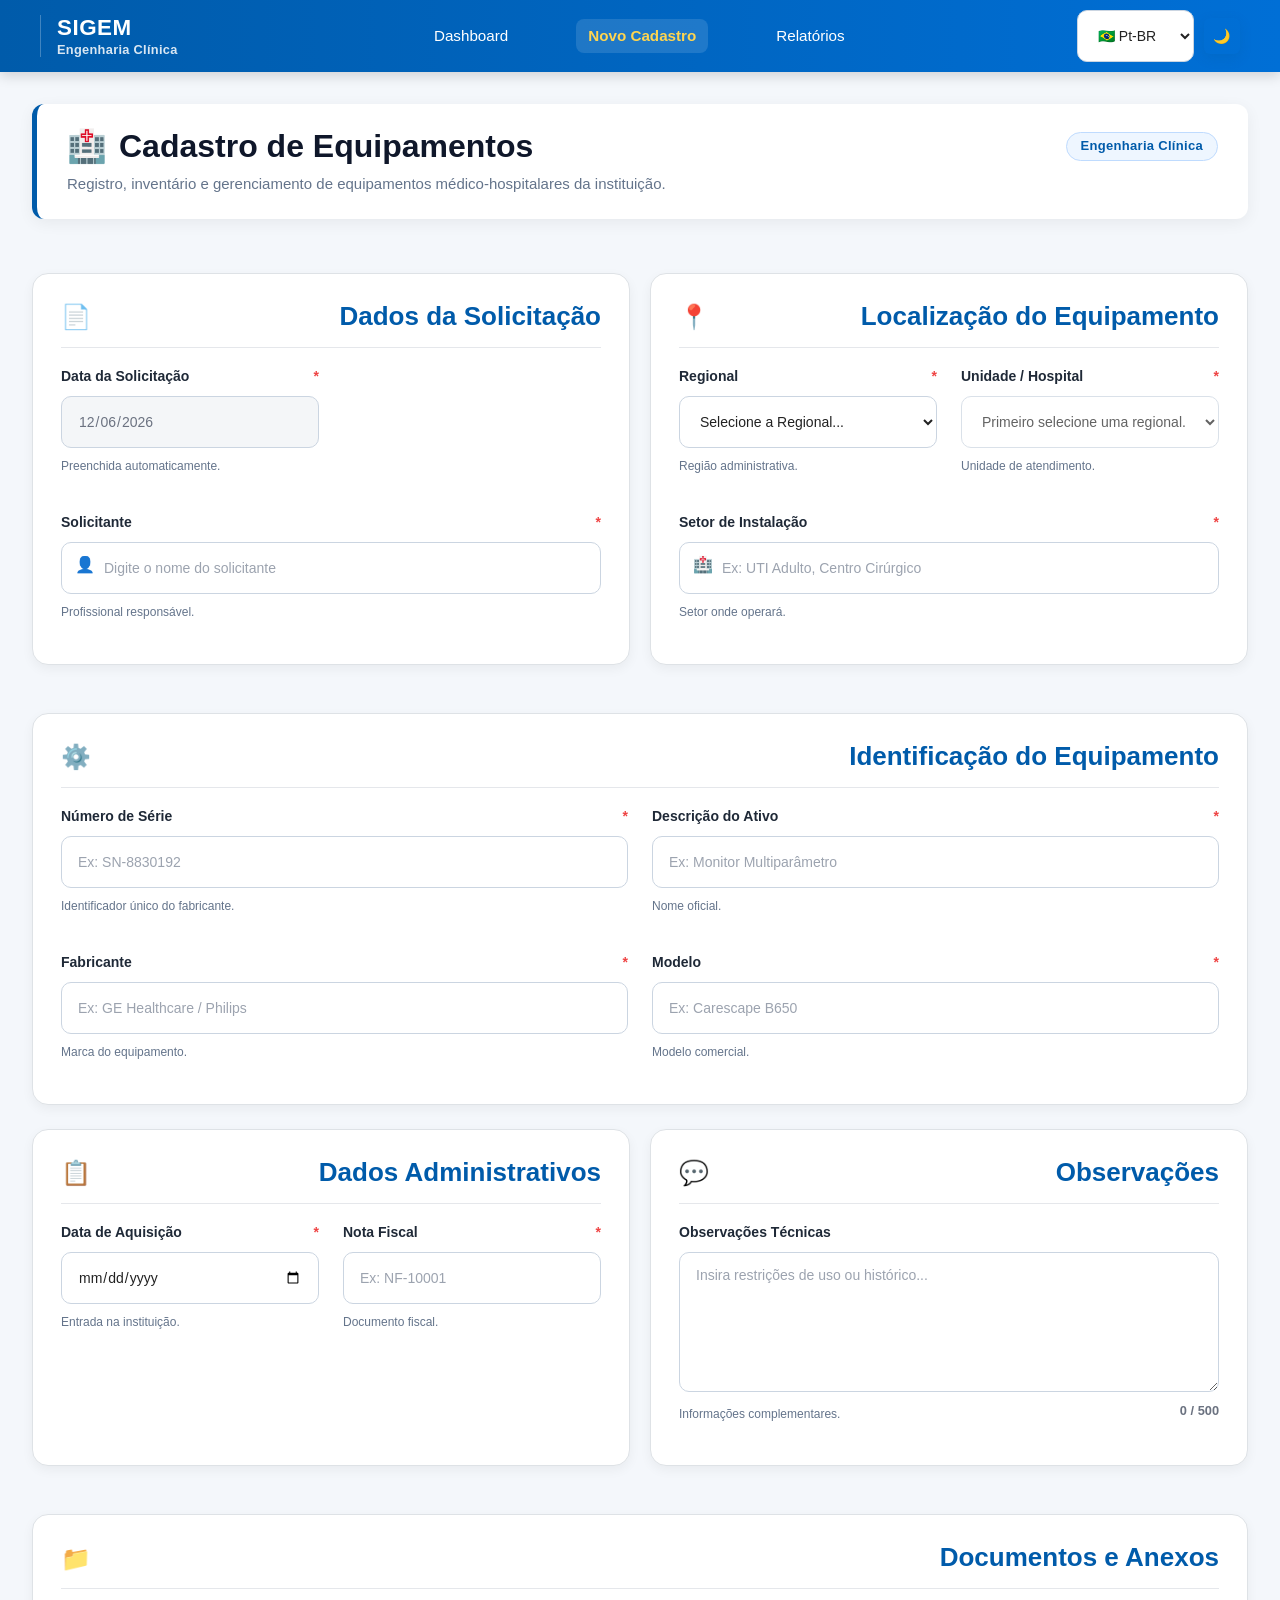
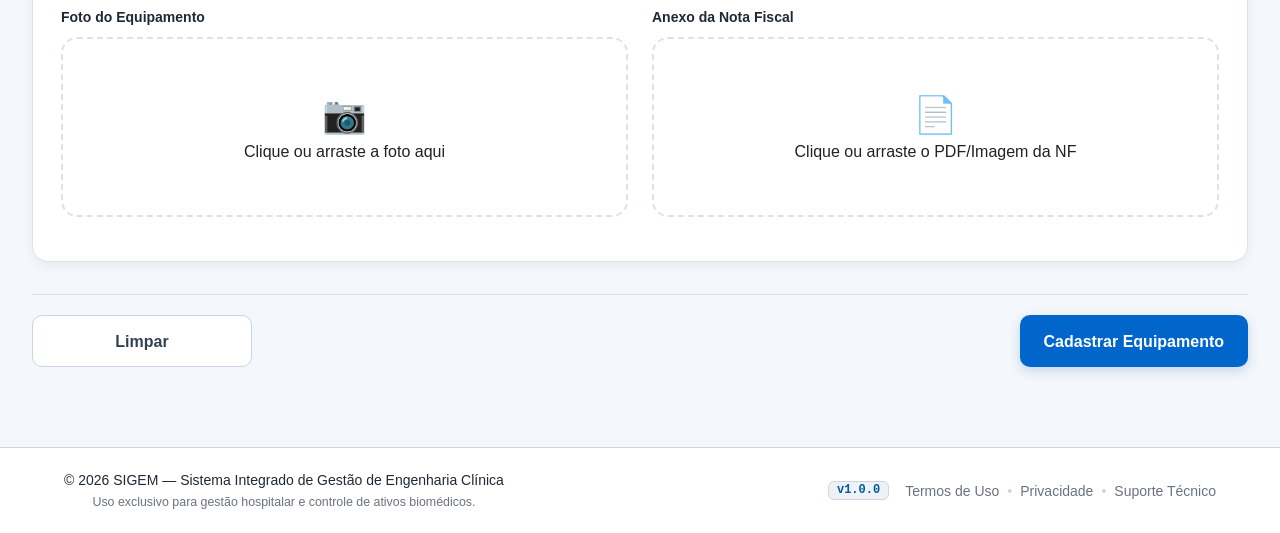
==== commit bc0c735b: "Melhorias no SIGEM" ====
--- a/paginas/cadastro-equipamentos/cadastro.html
+++ b/paginas/cadastro-equipamentos/cadastro.html
@@ -80,260 +80,212 @@
     <!-- ================================================= -->
     <main class="cadastro-container">
 
-        <!-- Barra de Progresso do Cadastro -->
-        <div class="progresso-cadastro" aria-hidden="true" title="Progresso do preenchimento do formulário">
-            <div class="barra" id="barraProgresso" style="width: 15%;"></div>
-        </div>
-
-        <!-- Título principal e subtítulo institucional -->
+        <!-- Cabeçalho da Seção com Cartão Profissional -->
         <div class="cadastro-header-secao">
-            <h1 data-i18n="cadastroEquipamentos">Cadastro de Equipamentos</h1>
-            <p class="subtitulo" data-i18n="subtituloEquipamentos">Registro, inventário e gerenciamento de equipamentos médico-hospitalares da engenharia clínica.</p>
+            <div class="header-titulo-wrapper">
+                <h1>
+                    <span>🏥</span> Cadastro de Equipamentos
+                </h1>
+                <span class="badge-clinica">Engenharia Clínica</span>
+            </div>
+            <p class="subtitulo" data-i18n="subtituloEquipamentos">Registro, inventário e gerenciamento de equipamentos médico-hospitalares da instituição.</p>
         </div>
 
         <!-- Início do Formulário Principal -->
         <form id="cadastroForm" novalidate>
 
             <!-- ================================================= -->
-            <!-- BLOCO 04 - DADOS DA SOLICITAÇÃO                   -->
+            <!-- BLOCO 04 - DADOS DA SOLICITAÇÃO & LOCALIZAÇÃO     -->
+            <!-- ================================================= -->
+            <div class="form-grid-duplo">
+                <!-- Seção: Dados da Solicitação -->
+                <section class="cadastro-secao">
+                    <h2>
+                        <span class="secao-icone">📄</span>
+                        Dados da Solicitação
+                    </h2>
+
+                    <div class="form-grid">
+                        <div class="form-group">
+                            <label for="dataSolicitacao" class="obrigatorio" data-i18n="dataSolicitacao">Data da Solicitação</label>
+                            <input type="date" id="dataSolicitacao" name="dataSolicitacao" readonly class="readonly" required>
+                            <small class="form-help" data-i18n="helpData">Preenchida automaticamente.</small>
+                        </div>
+
+                        <div class="form-group campo-full">
+                            <label for="solicitante" class="obrigatorio" data-i18n="solicitante">Nome do Solicitante</label>
+                            <div class="input-icon">
+                                <span>👤</span>
+                                <input type="text" id="solicitante" name="solicitante" placeholder="Digite o nome do solicitante" data-i18n-placeholder="placeholderSolicitante" required>
+                            </div>
+                            <small class="form-help" data-i18n="helpSolicitante">Profissional responsável.</small>
+                        </div>
+                    </div>
+                </section>
+
+                <!-- Seção: Localização do Equipamento -->
+                <section class="cadastro-secao">
+                    <h2>
+                        <span class="secao-icone">📍</span>
+                        Localização do Equipamento
+                    </h2>
+
+                    <div class="form-grid">
+                        <div class="form-group">
+                            <label for="regional" class="obrigatorio" data-i18n="regional">Regional</label>
+                            <select id="regional" name="regional" required>
+                                <option value="" data-i18n="selecioneRegional">Selecione...</option>
+                            </select>
+                            <small class="form-help" data-i18n="helpRegional">Região administrativa.</small>
+                        </div>
+
+                        <div class="form-group">
+                            <label for="unidade" class="obrigatorio" data-i18n="unidade">Unidade / Hospital</label>
+                            <select id="unidade" name="unidade" required disabled>
+                                <option value="" data-i18n="selecioneRegionalPrimeiro">Primeiro selecione...</option>
+                            </select>
+                            <small class="form-help" data-i18n="helpUnidade">Unidade de atendimento.</small>
+                        </div>
+
+                        <div class="form-group" id="grupoOutraUnidade" style="display: none;">
+                            <label for="unidadePersonalizada" class="obrigatorio" data-i18n="outraUnidade">Nome da Outra Unidade</label>
+                            <input type="text" id="unidadePersonalizada" name="unidadePersonalizada" placeholder="Digite o nome completo...">
+                        </div>
+
+                        <div class="form-group campo-full">
+                            <label for="setorInstalacao" class="obrigatorio" data-i18n="setorInstalacao">Setor de Instalação</label>
+                            <div class="input-icon">
+                                <span>🏥</span>
+                                <input type="text" id="setorInstalacao" name="setorInstalacao" placeholder="Ex: UTI Adulto, Centro Cirúrgico" data-i18n-placeholder="placeholderSetor" required>
+                            </div>
+                            <small class="form-help" data-i18n="helpSetor">Setor onde operará.</small>
+                        </div>
+                    </div>
+                </section>
+            </div>
+
+            <!-- ================================================= -->
+            <!-- BLOCO 05 - IDENTIFICAÇÃO DO EQUIPAMENTO           -->
             <!-- ================================================= -->
             <section class="cadastro-secao">
-                <h2 data-i18n="dadosSolicitacao">Dados da Solicitação</h2>
+                <h2>
+                    <span class="secao-icone">⚙️</span>
+                    Identificação do Equipamento
+                </h2>
 
                 <div class="form-grid">
-                    <!-- ID da Solicitação Automático -->
-                    <div class="form-group">
-                        <label for="idSolicitacao" data-i18n="idSolicitacao">ID da Solicitação</label>
-                        <input type="text" id="idSolicitacao" readonly class="readonly">
-                        <small class="form-help" data-i18n="helpIdSolicitacao">Gerado automaticamente pelo sistema.</small>
-                    </div>
-
-                    <!-- Data da Solicitação (Automática e Somente Leitura) -->
-                    <div class="form-group">
-                        <label for="dataSolicitacao" class="obrigatorio" data-i18n="dataSolicitacao">Data da Solicitação</label>
-                        <input type="date" id="dataSolicitacao" name="dataSolicitacao" readonly class="readonly" required>
-                        <small class="form-help" data-i18n="helpData">Preenchida automaticamente.</small>
-                    </div>
-
-                    <!-- Nome do Solicitante -->
-                    <div class="form-group campo-metade">
-                        <label for="solicitante" class="obrigatorio" data-i18n="solicitante">Nome do Solicitante</label>
-                        <input type="text" id="solicitante" name="solicitante" placeholder="Digite o nome do solicitante" data-i18n-placeholder="placeholderSolicitante" required>
-                        <small class="form-help" data-i18n="helpSolicitante">Profissional responsável pelo pedido.</small>
-                    </div>
-                </div>
-            </section>
-
-            <!-- ================================================= -->
-            <!-- BLOCO 05 - LOCALIZAÇÃO DO EQUIPAMENTO             -->
-            <!-- ================================================= -->
-            <section class="cadastro-secao">
-                <h2 data-i18n="localizacaoEquipamento">Localização do Equipamento</h2>
-
-                <div class="form-grid">
-                    <!-- Regional (Carregada Dinamicamente) -->
-                    <div class="form-group">
-                        <label for="regional" class="obrigatorio" data-i18n="regional">Regional</label>
-                        <select id="regional" name="regional" required>
-                            <option value="" data-i18n="selecioneRegional">Selecione...</option>
-                        </select>
-                        <small class="form-help" data-i18n="helpRegional">Selecione a região administrativa.</small>
-                    </div>
-
-                    <!-- Unidade / Hospital (Dependente da Regional) -->
-                    <div class="form-group">
-                        <label for="unidade" class="obrigatorio" data-i18n="unidade">Unidade / Hospital</label>
-                        <select id="unidade" name="unidade" required disabled>
-                            <option value="" data-i18n="selecioneRegionalPrimeiro">Primeiro selecione uma regional...</option>
-                        </select>
-                        <small class="form-help" data-i18n="helpUnidade">Hospital, clínica ou unidade de atendimento.</small>
-                    </div>
-
-                    <!-- Unidade Manual (Exibido apenas se escolher "Outra Unidade") -->
-                    <div class="form-group" id="grupoOutraUnidade" style="display: none;">
-                        <label for="unidadePersonalizada" class="obrigatorio" data-i18n="outraUnidade">Nome da Outra Unidade</label>
-                        <input type="text" id="unidadePersonalizada" name="unidadePersonalizada" placeholder="Digite o nome completo da unidade..." data-i18n-placeholder="placeholderOutraUnidade">
-                        <small class="form-help" data-i18n="helpOutraUnidade">Informe o nome da unidade não listada.</small>
-                    </div>
-
-                    <!-- Setor de Instalação -->
-                    <div class="form-group">
-                        <label for="setorInstalacao" class="obrigatorio" data-i18n="setorInstalacao">Setor de Instalação</label>
-                        <input type="text" id="setorInstalacao" name="setorInstalacao" placeholder="Ex: UTI Adulto, Centro Cirúrgico, Tomografia" data-i18n-placeholder="placeholderSetor" required>
-                        <small class="form-help" data-i18n="helpSetor">Setor ou departamento onde o ativo operará.</small>
-                    </div>
-                </div>
-            </section>
-
-            <!-- ================================================= -->
-            <!-- BLOCO 06 - IDENTIFICAÇÃO DO EQUIPAMENTO           -->
-            <!-- ================================================= -->
-            <section class="cadastro-secao">
-                <h2 data-i18n="identificacaoEquipamento">Identificação do Equipamento</h2>
-
-                <div class="form-grid">
-                    <!-- Número de Série (Identificador Principal) -->
                     <div class="form-group">
                         <label for="numeroSerie" class="obrigatorio" data-i18n="numeroSerie">Número de Série</label>
                         <input type="text" id="numeroSerie" name="numeroSerie" placeholder="Ex: SN-8830192" data-i18n-placeholder="placeholderSerie" autocomplete="off" required>
                         <small class="form-help" data-i18n="helpNumeroSerie">Identificador único do fabricante.</small>
                     </div>
 
-                    <!-- Descrição do Ativo -->
-                    <div class="form-group campo-metade">
+                    <div class="form-group">
                         <label for="descricaoAtivo" class="obrigatorio" data-i18n="descricaoAtivo">Descrição do Ativo</label>
-                        <input type="text" id="descricaoAtivo" name="descricaoAtivo" maxlength="150" placeholder="Ex: Monitor Multiparâmetro / Tomógrafo" data-i18n-placeholder="placeholderDescricao" required>
-                        <small class="form-help" data-i18n="helpDescricao">Nome oficial e especificação do equipamento.</small>
-                    </div>
-
-                    <!-- Fabricante -->
+                        <input type="text" id="descricaoAtivo" name="descricaoAtivo" maxlength="150" placeholder="Ex: Monitor Multiparâmetro" data-i18n-placeholder="placeholderDescricao" required>
+                        <small class="form-help" data-i18n="helpDescricao">Nome oficial.</small>
+                    </div>
+
                     <div class="form-group">
                         <label for="fabricante" class="obrigatorio" data-i18n="fabricante">Fabricante</label>
                         <input type="text" id="fabricante" name="fabricante" placeholder="Ex: GE Healthcare / Philips" data-i18n-placeholder="placeholderFabricante" required>
-                        <small class="form-help" data-i18n="helpFabricante">Marca ou fabricante do equipamento.</small>
-                    </div>
-
-                    <!-- Modelo -->
+                        <small class="form-help" data-i18n="helpFabricante">Marca do equipamento.</small>
+                    </div>
+
                     <div class="form-group">
                         <label for="modelo" class="obrigatorio" data-i18n="modelo">Modelo</label>
-                        <input type="text" id="modelo" name="modelo" placeholder="Ex: Carescape B650 / IntelliVue" data-i18n-placeholder="placeholderModelo" required>
-                        <small class="form-help" data-i18n="helpModelo">Modelo comercial do equipamento.</small>
+                        <input type="text" id="modelo" name="modelo" placeholder="Ex: Carescape B650" data-i18n-placeholder="placeholderModelo" required>
+                        <small class="form-help" data-i18n="helpModelo">Modelo comercial.</small>
                     </div>
                 </div>
             </section>
 
             <!-- ================================================= -->
-            <!-- BLOCO 07 - DADOS ADMINISTRATIVOS                  -->
+            <!-- BLOCO 06 - DADOS ADMINISTRATIVOS & OBSERVAÇÕES    -->
+            <!-- ================================================= -->
+            <div class="form-grid-duplo">
+                <!-- Seção: Dados Administrativos -->
+                <section class="cadastro-secao">
+                    <h2>
+                        <span class="secao-icone">📋</span>
+                        Dados Administrativos
+                    </h2>
+
+                    <div class="form-grid">
+                        <div class="form-group">
+                            <label for="dataAquisicao" class="obrigatorio" data-i18n="dataAquisicao">Data de Aquisição</label>
+                            <input type="date" id="dataAquisicao" name="dataAquisicao" required>
+                            <small class="form-help" data-i18n="helpDataAquisicao">Entrada na instituição.</small>
+                        </div>
+
+                        <div class="form-group">
+                            <label for="notaFiscal" class="obrigatorio" data-i18n="notaFiscal">Nota Fiscal</label>
+                            <input type="text" id="notaFiscal" name="notaFiscal" placeholder="Ex: NF-10001" maxlength="50" autocomplete="off" required>
+                            <small class="form-help" data-i18n="helpNotaFiscal">Documento fiscal.</small>
+                        </div>
+                    </div>
+                </section>
+
+                <!-- Seção: Observações Técnicas -->
+                <section class="cadastro-secao">
+                    <h2>
+                        <span class="secao-icone">💬</span>
+                        Observações
+                    </h2>
+
+                    <div class="form-grid">
+                        <div class="form-group campo-full">
+                            <label for="observacoes" data-i18n="observacoes">Notas e Ocorrências Técnicas</label>
+                            <textarea id="observacoes" name="observacoes" maxlength="500" placeholder="Insira restrições de uso ou histórico..."></textarea>
+                            <div class="form-help-contador">
+                                <small class="form-help">Informações complementares.</small>
+                                <small id="contadorObservacoes" class="contador-caracteres">0 / 500</small>
+                            </div>
+                        </div>
+                    </div>
+                </section>
+            </div>
+
+            <!-- ================================================= -->
+            <!-- BLOCO 07 - DOCUMENTOS E ANEXOS                    -->
             <!-- ================================================= -->
             <section class="cadastro-secao">
-                <h2 data-i18n="dadosAdministrativos">Dados Administrativos</h2>
+                <h2>
+                    <span class="secao-icone">📁</span>
+                    Documentos e Anexos
+                </h2>
 
                 <div class="form-grid">
-                    <!-- Data de Aquisição / Instalação -->
-                    <div class="form-group">
-                        <label for="dataAquisicao" class="obrigatorio" data-i18n="dataAquisicao">Data de Aquisição / Instalação</label>
-                        <input type="date" id="dataAquisicao" name="dataAquisicao" required>
-                        <small class="form-help" data-i18n="helpDataAquisicao">Data de entrada do ativo na instituição.</small>
-                    </div>
-
-                    <!-- Nota Fiscal -->
-                    <div class="form-group">
-                        <label for="notaFiscal" class="obrigatorio" data-i18n="notaFiscal">Nota Fiscal</label>
-                        <input type="text" id="notaFiscal" name="notaFiscal" placeholder="Ex: NF-10001" maxlength="50" data-i18n-placeholder="placeholderNF" autocomplete="off" required>
-                        <small class="form-help" data-i18n="helpNotaFiscal">Número do documento fiscal de compra.</small>
+                    <div class="form-group">
+                        <label for="fotoEquipamento" data-i18n="fotoEquipamento">Foto do Equipamento</label>
+                        <div class="upload-box">
+                            <span>📷</span>
+                            <p>Clique ou arraste a foto aqui</p>
+                            <input type="file" id="fotoEquipamento" name="fotoEquipamento" accept="image/*">
+                        </div>
+                    </div>
+
+                    <div class="form-group">
+                        <label for="anexoNotaFiscal" data-i18n="anexoNotaFiscal">Anexo da Nota Fiscal</label>
+                        <div class="upload-box">
+                            <span>📄</span>
+                            <p>Clique ou arraste o PDF/Imagem da NF</p>
+                            <input type="file" id="anexoNotaFiscal" name="anexoNotaFiscal" accept=".pdf,.png,.jpg,.jpeg">
+                        </div>
                     </div>
                 </div>
             </section>
 
             <!-- ================================================= -->
-            <!-- BLOCO 08 - DOCUMENTOS E ANEXOS ESSENCIAIS         -->
-            <!-- ================================================= -->
-            <section class="cadastro-secao">
-                <h2 data-i18n="documentosAnexos">Documentos e Anexos</h2>
-
-                <div class="form-grid">
-                    <!-- Foto do Equipamento -->
-                    <div class="form-group">
-                        <label for="fotoEquipamento" data-i18n="fotoEquipamento">Foto do Equipamento</label>
-                        <input type="file" id="fotoEquipamento" name="fotoEquipamento" accept="image/*">
-                        <small class="form-help" data-i18n="helpFoto">Imagem para identificação visual do ativo no inventário.</small>
-                    </div>
-
-                    <!-- Anexo da Nota Fiscal -->
-                    <div class="form-group">
-                        <label for="anexoNotaFiscal" data-i18n="anexoNotaFiscal">Anexo da Nota Fiscal</label>
-                        <input type="file" id="anexoNotaFiscal" name="anexoNotaFiscal" accept=".pdf,.png,.jpg,.jpeg">
-                        <small class="form-help" data-i18n="helpAnexoNF">Cópia digital da nota fiscal de compra.</small>
-                    </div>
-                </div>
-            </section>
-
-            <!-- ================================================= -->
-            <!-- BLOCO 09 - OBSERVAÇÕES TÉCNICAS                   -->
-            <!-- ================================================= -->
-            <section class="cadastro-secao">
-                <h2 data-i18n="observacoesGerais">Observações Gerais</h2>
-
-                <div class="form-grid">
-                    <!-- Campo de Texto para Observações com Contador -->
-                    <div class="form-group campo-full">
-                        <label for="observacoes" data-i18n="observacoes">Notas e Ocorrências Técnicas</label>
-                        <textarea id="observacoes" name="observacoes" rows="6" maxlength="500" placeholder="Insira restrições de uso, histórico de instalação ou observações relevantes..." data-i18n-placeholder="placeholderObservacoes"></textarea>
-
-                        <div class="form-help-contador">
-                            <small class="form-help" data-i18n="helpObservacoes">Informações complementares para a equipe de engenharia.</small>
-                            <small id="contadorObservacoes" class="contador-caracteres">0 / 500</small>
-                        </div>
-                    </div>
-                </div>
-            </section>
-
-            <!-- ================================================= -->
-            <!-- BLOCO 10 - RESUMO DO CADASTRO                     -->
-            <!-- ================================================= -->
-            <section class="cadastro-secao" id="secao-resumo">
-                <h2 data-i18n="resumoCadastro">Resumo e Conferência</h2>
-
-                <p class="resumo-instrucao" data-i18n="instrucaoResumo">
-                    Confira os principais dados do ativo antes de efetivar o registro no sistema:
-                </p>
-
-                <div class="resumo-equipamento">
-                    <!-- Número de Série -->
-                    <div class="resumo-item">
-                        <span class="resumo-label" data-i18n="numeroSerie">Número de Série:</span>
-                        <strong id="resumoSerie">--</strong>
-                    </div>
-
-                    <!-- Equipamento / Descrição -->
-                    <div class="resumo-item">
-                        <span class="resumo-label" data-i18n="descricaoAtivo">Equipamento:</span>
-                        <strong id="resumoEquipamento">--</strong>
-                    </div>
-
-                    <!-- Fabricante -->
-                    <div class="resumo-item">
-                        <span>Fabricante:</span>
-                        <strong id="resumoFabricante">--</strong>
-                    </div>
-
-                    <!-- Modelo -->
-                    <div class="resumo-item">
-                        <span>Modelo:</span>
-                        <strong id="resumoModelo">--</strong>
-                    </div>
-
-                    <!-- Regional -->
-                    <div class="resumo-item">
-                        <span class="resumo-label" data-i18n="regional">Regional:</span>
-                        <strong id="resumoRegional">--</strong>
-                    </div>
-
-                    <!-- Unidade / Hospital -->
-                    <div class="resumo-item">
-                        <span class="resumo-label" data-i18n="unidade">Unidade / Hospital:</span>
-                        <strong id="resumoUnidade">--</strong>
-                    </div>
-                </div>
-            </section>
-
-            <!-- ================================================= -->
-            <!-- BLOCO 11 - BOTÕES DE AÇÃO DO FORMULÁRIO           -->
+            <!-- BLOCO 08 - BOTÕES DE AÇÃO DO FORMULÁRIO           -->
             <!-- ================================================= -->
             <div class="form-acoes">
-                <!-- Botão Secundário: Cancelar / Limpar -->
-                <button type="reset" class="btn btn-secundario" id="btnCancelar" data-i18n="btnCancelar">
-                    Cancelar / Limpar
+                <button type="reset" class="btn btn-secundario" id="btnCancelar">
+                    Limpar
                 </button>
 
                 <div class="grupo-botoes-direita">
-                    <!-- Botão Neutro: Salvar Rascunho -->
-                    <button type="button" class="btn btn-terciario" id="btnRascunho" data-i18n="btnRascunho">
-                        Salvar Rascunho
-                    </button>
-
-                    <!-- Botão Principal: Cadastrar Equipamento -->
-                    <button type="submit" class="btn btn-principal" id="btnSalvar" data-i18n="btnSalvar">
+                    <button type="submit" class="btn btn-principal" id="btnSalvar">
                         Cadastrar Equipamento
                     </button>
                 </div>
@@ -343,23 +295,23 @@
     </main>
 
     <!-- ================================================= -->
-    <!-- BLOCO 12 - RODAPÉ INSTITUCIONAL                   -->
+    <!-- BLOCO 09 - RODAPÉ INSTITUCIONAL                   -->
     <!-- ================================================= -->
     <footer class="rodape-institucional">
         <div class="rodape-container">
             <div class="rodape-info">
                 <p>&copy; 2026 SIGEM — Sistema Integrado de Gestão de Engenharia Clínica</p>
-                <small class="rodape-subtexto">Todos os direitos reservados. Uso exclusivo para gestão hospitalar e controle de ativos biomédicos.</small>
+                <small class="rodape-subtexto">Uso exclusivo para gestão hospitalar e controle de ativos biomédicos.</small>
             </div>
 
             <div class="rodape-meta">
-                <span class="versao-sistema" title="Versão Inicial da Plataforma">v1.0.0</span>
-                <nav class="rodape-links" aria-label="Navegação do Rodapé">
-                    <a href="#termos" data-i18n="termosUso">Termos de Uso</a>
+                <span class="versao-sistema">v1.0.0</span>
+                <nav class="rodape-links">
+                    <a href="#termos">Termos de Uso</a>
                     <span class="divisor">•</span>
-                    <a href="#privacidade" data-i18n="politicaPrivacidade">Privacidade</a>
+                    <a href="#privacidade">Privacidade</a>
                     <span class="divisor">•</span>
-                    <a href="#suporte" data-i18n="suporteTecnico">Suporte Técnico</a>
+                    <a href="#suporte">Suporte Técnico</a>
                 </nav>
             </div>
         </div>
--- a/paginas/cadastro-equipamentos/styles/claro.css
+++ b/paginas/cadastro-equipamentos/styles/claro.css
@@ -350,4 +350,173 @@
     margin: 16px auto;
     padding: 0 12px;
   }
+}
+
+/* ===================================================== */
+/* SIGEM - Variáveis e Estilos Globais (Tema Claro)      */
+/* ===================================================== */
+
+:root {
+    --primary-color: #0f4c81;
+    --secondary-color: #2c7da0;
+    --accent-color: #2a9d8f;
+    --bg-light: #f5f7fa;
+    --white: #ffffff;
+    --text-color: #222222;
+    --borda-cor: #d1d5db;
+    --cor-card: #ffffff;
+    --cor-cabecalho-tabela: #1e1e1e;
+}
+
+*,
+*::before,
+*::after {
+    box-sizing: border-box;
+}
+
+body {
+    margin: 0;
+    font-family: 'Roboto', sans-serif;
+    background: var(--bg-light);
+    color: var(--text-color);
+    -webkit-font-smoothing: antialiased;
+}
+
+.visually-hidden {
+    position: absolute;
+    width: 1px;
+    height: 1px;
+    padding: 0;
+    margin: -1px;
+    overflow: hidden;
+    clip: rect(0, 0, 0, 0);
+    white-space: nowrap;
+    border: 0;
+}
+
+/* ===================================================== */
+/* SIGEM - Variáveis e Estilos Globais - Tema Claro     */
+/* Padrão Institucional (Saúde / Corporativo)            */
+/* ===================================================== */
+
+:root {
+    --primary-color: #0f4c81;
+    --primary-dark: #0b3a62;
+    --secondary-color: #2c7da0;
+    --accent-color: #2a9d8f;
+    --success-color: #198754;
+    --warning-color: #ffc107;
+    --danger-color: #dc3545;
+    --bg-light: #f5f7fa;
+    --card-bg: #ffffff;
+    --text-color: #222222;
+    --text-secondary: #6c757d;
+    --border-color: #dee2e6;
+}
+
+*,
+*::before,
+*::after {
+    box-sizing: border-box;
+}
+
+body {
+    margin: 0;
+    font-family: 'Roboto', sans-serif;
+    background-color: var(--bg-light);
+    color: var(--text-color);
+    -webkit-font-smoothing: antialiased;
+}
+
+/* Tipografia Corporativa */
+h1, h2, h3, h4 {
+    color: var(--primary-color);
+    font-weight: 700;
+}
+
+/* Estrutura de Cards */
+.card,
+.resumo-item,
+.bloco-formulario {
+    background-color: var(--card-bg);
+    border-radius: 12px;
+    box-shadow: 0 4px 12px rgba(0, 0, 0, 0.08);
+    border: 1px solid var(--border-color);
+}
+
+/* Inputs, Selects e Textareas Profissionais */
+input,
+select,
+textarea {
+    width: 100%;
+    padding: 10px 14px;
+    font-family: inherit;
+    font-size: 1rem;
+    color: var(--text-color);
+    background-color: var(--white, #ffffff);
+    border: 1px solid var(--border-color);
+    border-radius: 8px;
+    transition: border-color 0.2s ease, box-shadow 0.2s ease;
+}
+
+input:focus,
+select:focus,
+textarea:focus {
+    outline: none;
+    border-color: var(--secondary-color);
+    box-shadow: 0 0 0 3px rgba(44, 125, 160, 0.2);
+}
+
+/* Botões do Sistema */
+.btn-principal,
+.btn-primario {
+    display: inline-block;
+    background-color: var(--primary-color);
+    color: #ffffff;
+    font-weight: 700;
+    padding: 0.75rem 1.5rem;
+    border-radius: 6px;
+    text-decoration: none;
+    text-align: center;
+    border: none;
+    cursor: pointer;
+    transition: background-color 0.2s ease, transform 0.2s ease;
+}
+
+.btn-principal:hover,
+.btn-primario:hover {
+    background-color: var(--primary-dark);
+    transform: translateY(-1px);
+}
+
+.btn-secundario {
+    display: inline-block;
+    background-color: var(--accent-color);
+    color: #ffffff;
+    font-weight: 700;
+    padding: 0.75rem 1.5rem;
+    border-radius: 6px;
+    text-decoration: none;
+    text-align: center;
+    border: none;
+    cursor: pointer;
+    transition: background-color 0.2s ease, transform 0.2s ease;
+}
+
+.btn-secundario:hover {
+    background-color: #238578;
+    transform: translateY(-1px);
+}
+
+/* Utilitário de Acessibilidade */
+.visually-hidden {
+    position: absolute;
+    width: 1px;
+    height: 1px;
+    padding: 0;
+    margin: -1px;
+    overflow: hidden;
+    clip: rect(0, 0, 0, 0);
+    white-space: nowrap;
+    border: 0;
 }
--- a/paginas/cadastro-equipamentos/styles/botoes.css
+++ b/paginas/cadastro-equipamentos/styles/botoes.css
@@ -239,4 +239,59 @@
   border-top-right-radius: 8px;
   border-bottom-right-radius: 8px;
   border-right: none;
+}
+
+/* ===================================================== */
+/* SIGEM - Padrão Unificado de Botões (botoes.css)       */
+/* ===================================================== */
+
+.btn-primario,
+.btn-secundario {
+    display: inline-block;
+    font-family: inherit;
+    font-size: 1rem;
+    font-weight: 700;
+    padding: 0.75rem 1.5rem;
+    border-radius: 6px;
+    text-decoration: none;
+    text-align: center;
+    cursor: pointer;
+    transition: background-color 0.2s ease, box-shadow 0.2s ease, transform 0.2s ease;
+    border: 2px solid transparent;
+}
+
+/* Botão Primário - Ação Principal */
+.btn-primario {
+    background-color: var(--primary-color, #0f4c81);
+    color: var(--white, #ffffff);
+}
+
+.btn-primario:hover {
+    background-color: #0b3962;
+    transform: translateY(-1px);
+}
+
+.btn-primario:focus {
+    outline: 3px solid #FFBF47;
+    outline-offset: 2px;
+    background-color: #0b3962;
+    color: var(--white, #ffffff);
+}
+
+/* Botão Secundário - Ação Alternativa */
+.btn-secundario {
+    background-color: transparent;
+    color: var(--primary-color, #0f4c81);
+    border-color: var(--primary-color, #0f4c81);
+}
+
+.btn-secundario:hover {
+    background-color: rgba(15, 76, 129, 0.08);
+    transform: translateY(-1px);
+}
+
+.btn-secundario:focus {
+    outline: 3px solid #FFBF47;
+    outline-offset: 2px;
+    background-color: rgba(15, 76, 129, 0.12);
 }
--- a/paginas/cadastro-equipamentos/styles/header.css
+++ b/paginas/cadastro-equipamentos/styles/header.css
@@ -102,4 +102,160 @@
         width: 100%;
         justify-content: center;
     }
+}
+
+
+/* ================================================= */
+/* SIGEM - Cabeçalho Corporativo de Alta Qualidade   */
+/* ================================================= */
+
+.header-principal {
+    background-color: var(--primary-color, #0f4c81);
+    color: #ffffff;
+    display: flex;
+    justify-content: space-between;
+    align-items: center;
+    padding: 16px 40px;
+    box-shadow: 0 2px 8px rgba(0, 0, 0, 0.12);
+    position: sticky;
+    top: 0;
+    z-index: 1000;
+}
+
+/* Área da Esquerda (Logótipo e Título) */
+.logo-area {
+    display: flex;
+    align-items: center;
+}
+
+.logo {
+    display: flex;
+    align-items: center;
+    gap: 16px;
+    text-decoration: none;
+    color: inherit;
+}
+
+.logo img {
+    height: 40px;
+    object-fit: contain;
+}
+
+.logo-texto {
+    font-size: 1.15rem;
+    font-weight: 600;
+    letter-spacing: 0.3px;
+    border-left: 1px solid rgba(255, 255, 255, 0.25);
+    padding-left: 16px;
+    color: #ffffff;
+    line-height: 1.2;
+}
+
+/* Menu de Navegação à Direita */
+.menu-principal {
+    display: flex;
+    align-items: center;
+    gap: 32px;
+    list-style: none;
+    margin: 0;
+    padding: 0;
+}
+
+.menu-principal a {
+    color: #ffffff;
+    text-decoration: none;
+    font-weight: 500;
+    font-size: 0.95rem;
+    padding: 6px 10px;
+    border-radius: 6px;
+    transition: color 0.2s ease, background-color 0.2s ease;
+}
+
+.menu-principal a:hover {
+    color: #ffd54f;
+    background-color: rgba(255, 255, 255, 0.08);
+}
+
+.menu-principal a.ativo {
+    color: #ffd54f;
+    font-weight: 700;
+    background-color: rgba(255, 255, 255, 0.12);
+}
+
+/* Responsividade para Ecrãs Móveis */
+@media (max-width: 768px) {
+    .header-principal {
+        flex-direction: column;
+        gap: 16px;
+        padding: 16px 20px;
+        text-align: center;
+    }
+
+    .logo-texto {
+        border-left: none;
+        border-top: 1px solid rgba(255, 255, 255, 0.25);
+        padding-left: 0;
+        padding-top: 10px;
+    }
+
+    .menu-principal {
+        gap: 16px;
+        flex-wrap: wrap;
+        justify-content: center;
+    }
+}
+
+.header-principal {
+    height: 72px;
+    background: linear-gradient(90deg, #005baa, #006fd6);
+    width: 100%;
+}
+
+/* ===================================================== */
+/* SIGEM - Barra de Navegação Corporativa (Hospitalar)   */
+/* ===================================================== */
+
+.header-principal {
+    background-color: #0F4C81; /* Azul escuro corporativo */
+    color: #FFFFFF; /* Texto branco */
+    display: flex;
+    justify-content: space-between;
+    align-items: center;
+    padding: 16px 40px;
+    height: 72px;
+    box-shadow: 0 4px 12px rgba(0, 0, 0, 0.15);
+    position: sticky;
+    top: 0;
+    z-index: 1000;
+}
+
+/* Links do menu */
+.menu-principal a {
+    color: #FFFFFF; /* Texto branco */
+    text-decoration: none;
+    font-weight: 500;
+    padding: 8px 12px;
+    border-radius: 8px;
+    transition: all 0.2s ease;
+}
+
+/* Hover do menu */
+.menu-principal a:hover {
+    color: #FFD54F; /* Amarelo dourado */
+    background: rgba(255, 255, 255, 0.08);
+}
+
+/* Link ativo */
+.menu-principal a.ativo {
+    color: #FFD54F; /* Amarelo dourado */
+    font-weight: 600;
+    background: rgba(255, 255, 255, 0.12);
+}
+
+/* Ícones em destaque */
+.secao-icone,
+#icone-tema,
+.logo i,
+.menu-principal a i {
+    color: #FFD54F; /* Amarelo dourado para ícones */
 }
--- a/paginas/cadastro-equipamentos/styles/cadastro.css
+++ b/paginas/cadastro-equipamentos/styles/cadastro.css
@@ -667,4 +667,302 @@
     align-items: flex-start;
     gap: 8px;
   }
+}
+
+/* FUNDO DO SISTEMA */
+body {
+    background: #f4f7fb;
+    font-family: 'Segoe UI', sans-serif;
+}
+
+/* CONTAINER PRINCIPAL */
+.cadastro-container {
+    max-width: 1400px;
+    margin: auto;
+    padding: 30px;
+}
+
+/* CARDS DE SEÇÃO */
+.cadastro-secao {
+    background: #fff;
+    border: 1px solid #dbe5f1;
+    border-radius: 16px;
+    padding: 24px;
+    margin-bottom: 24px;
+    box-shadow: 0 4px 12px rgba(0, 0, 0, 0.05);
+}
+
+/* TÍTULOS DE SEÇÃO */
+.cadastro-secao h2 {
+    color: #005baa;
+    font-size: 26px;
+    font-weight: 700;
+    margin-bottom: 20px;
+    padding-bottom: 15px;
+    border-bottom: 1px solid #e5e7eb;
+    display: flex;
+    align-items: center;
+    gap: 10px;
+}
+
+.secao-icone {
+    font-size: 24px;
+}
+
+/* GRID DUPLO */
+.form-grid-duplo {
+    display: grid;
+    grid-template-columns: 1fr 1fr;
+    gap: 24px;
+    margin-bottom: 24px;
+}
+
+@media(max-width: 900px) {
+    .form-grid-duplo {
+        grid-template-columns: 1fr;
+    }
+}
+
+/* CAMPOS DO FORMULÁRIO */
+.form-grid {
+    display: grid;
+    grid-template-columns: repeat(auto-fit, minmax(280px, 1fr));
+    gap: 20px;
+}
+
+/* INPUTS, SELECTS E TEXTAREAS */
+input,
+select,
+textarea {
+    width: 100%;
+    min-height: 48px;
+    padding: 12px 16px;
+    border: 1px solid #cbd5e1;
+    border-radius: 10px;
+    background: white;
+    font-size: 14px;
+}
+
+input:focus,
+select:focus,
+textarea:focus {
+    border-color: #0066cc;
+    outline: none;
+    box-shadow: 0 0 0 4px rgba(0, 102, 204, 0.15);
+}
+
+textarea {
+    min-height: 120px;
+}
+
+/* DESTAQUE DE OBRIGATÓRIOS */
+.obrigatorio::after {
+    content: " *";
+    color: #dc2626;
+}
+
+/* INPUT COM ÍCONE */
+.input-icon {
+    position: relative;
+}
+
+.input-icon span {
+    position: absolute;
+    left: 14px;
+    top: 14px;
+}
+
+.input-icon input {
+    padding-left: 42px;
+}
+
+/* BARRA DE ETAPAS */
+.etapas {
+    display: flex;
+    align-items: center;
+    justify-content: center;
+    margin-bottom: 30px;
+}
+
+.passo {
+    width: 42px;
+    height: 42px;
+    border-radius: 50%;
+    background: #dbe5f1;
+    display: flex;
+    align-items: center;
+    justify-content: center;
+    font-weight: bold;
+    color: #475569;
+}
+
+.passo.ativo {
+    background: #0066cc;
+    color: white;
+    box-shadow: 0 4px 10px rgba(0, 102, 204, 0.3);
+}
+
+.linha {
+    width: 80px;
+    height: 4px;
+    background: #dbe5f1;
+}
+
+/* UPLOAD BOX */
+.upload-box {
+    border: 2px dashed #9ec5fe;
+    border-radius: 12px;
+    padding: 30px;
+    text-align: center;
+    background: #f8fbff;
+    cursor: pointer;
+    transition: background 0.2s, border-color 0.2s;
+}
+
+.upload-box:hover {
+    background: #f1f7ff;
+    border-color: #0066cc;
+}
+
+.upload-box span {
+    font-size: 36px;
+    display: block;
+    margin-bottom: 8px;
+}
+
+.upload-box input[type="file"] {
+    display: none;
+}
+
+/* RESUMO EM CARDS */
+.resumo-card {
+    background: #f8fafc;
+    padding: 16px;
+    border-radius: 12px;
+    border: 1px solid #e2e8f0;
+    display: flex;
+    flex-direction: column;
+    gap: 6px;
+}
+
+.resumo-card strong {
+    font-size: 12px;
+    color: #64748b;
+    text-transform: uppercase;
+    letter-spacing: 0.5px;
+}
+
+.resumo-card span {
+    font-size: 16px;
+    color: #0f172a;
+    font-weight: 600;
+}
+
+/* BOTÕES DE AÇÃO */
+.form-acoes {
+    display: flex;
+    justify-content: space-between;
+    align-items: center;
+    margin-top: 30px;
+    padding-top: 20px;
+    border-top: 1px solid #e2e8f0;
+}
+
+.grupo-botoes-direita {
+    display: flex;
+    gap: 12px;
+}
+
+.btn {
+    cursor: pointer;
+    font-family: inherit;
+    font-size: 14px;
+    transition: background 0.2s, box-shadow 0.2s;
+}
+
+.btn-principal {
+    background: #0066cc;
+    color: white;
+    border: none;
+    padding: 14px 24px;
+    border-radius: 10px;
+    font-weight: 600;
+}
+
+.btn-principal:hover {
+    background: #0050a3;
+}
+
+.btn-secundario {
+    background: white;
+    border: 1px solid #cbd5e1;
+    color: #334155;
+    padding: 14px 24px;
+    border-radius: 10px;
+    font-weight: 600;
+}
+
+.btn-secundario:hover {
+    background: #f8fafc;
+}
+
+.btn-terciario {
+    background: #eef6ff;
+    color: #0066cc;
+    border: 1px solid transparent;
+    padding: 14px 24px;
+    border-radius: 10px;
+    font-weight: 600;
+}
+
+.btn-terciario:hover {
+    background: #e0f0ff;
+}
+
+/* CABEÇALHO DE SEÇÃO CORPORATIVO */
+.cadastro-header-secao {
+    background: #ffffff;
+    border-left: 5px solid #005baa;
+    border-radius: 12px;
+    padding: 24px 30px;
+    margin-bottom: 30px;
+    box-shadow: 0 4px 16px rgba(0, 0, 0, 0.06);
+    display: flex;
+    flex-direction: column;
+    gap: 8px;
+}
+
+.header-titulo-wrapper {
+    display: flex;
+    align-items: center;
+    justify-content: space-between;
+    flex-wrap: wrap;
+    gap: 12px;
+}
+
+.cadastro-header-secao h1 {
+    font-size: 32px;
+    font-weight: 700;
+    color: #0f172a;
+    display: flex;
+    align-items: center;
+    gap: 12px;
+    margin: 0;
+}
+
+.badge-clinica {
+    background: #eef6ff;
+    color: #005baa;
+    font-size: 13px;
+    font-weight: 600;
+    padding: 6px 14px;
+    border-radius: 20px;
+    border: 1px solid #bfdbfe;
+    letter-spacing: 0.3px;
+}
+
+.cadastro-header-secao .subtitulo {
+    font-size: 15px;
+    color: #64748b;
+    margin: 0;
 }
--- a/paginas/cadastro-equipamentos/styles/grande.css
+++ b/paginas/cadastro-equipamentos/styles/grande.css
@@ -1,43 +1,38 @@
 /* ===================================================== */
 /* SIGEM - Grande CSS (Desktop / Telas Maiores >= 900px)   */
+/* Versão Refinada - Padrão Corporativo Hospitalar       */
 /* ===================================================== */
 
 @media screen and (min-width: 900px) {
     
-    /* 1. Layout Geral e Container Principal */
+    /* 1. Layout Geral (Sem centralizar o body para o header ocupar 100%) */
     body {
-        display: flex;
-        justify-content: center;
-        align-items: flex-start;
-        padding: 40px 20px;
+        padding: 0;
+        margin: 0;
     }
 
     .cadastro-container,
     .relatorios-container {
         width: 100%;
-        max-width: 1280px;
+        max-width: 1400px;
         margin: 0 auto;
-        padding: 40px;
-        box-shadow: 0 8px 24px rgba(0, 0, 0, 0.15);
-        border-radius: 12px;
-    }
-
-    .header-cadastro,
-    .header-relatorios {
-        display: flex;
-        justify-content: space-between;
-        align-items: center;
-        margin-bottom: 30px;
-    }
-
-    /* 2. Formulário e Blocos de Campos (Grids) */
-    #cadastroForm,
+        padding: 32px;
+        box-shadow: none; /* Sombra removida do container principal */
+    }
+
+    /* 2. Formulário e Grids Modernos */
     .form-grid {
         display: grid;
         grid-template-columns: repeat(2, 1fr);
         gap: 24px;
     }
 
+    .form-grid-duplo {
+        display: grid;
+        grid-template-columns: repeat(2, 1fr);
+        gap: 20px;
+    }
+
     .campo-full {
         grid-column: 1 / -1;
     }
@@ -46,52 +41,95 @@
         grid-column: span 1;
     }
 
-    .bloco-formulario {
-        grid-column: span 2;
-        display: grid;
-        grid-template-columns: repeat(2, 1fr);
-        gap: 20px;
-        padding: 24px;
-        border-radius: 8px;
-    }
-
-    .bloco-formulario h2 {
-        grid-column: span 2;
-        margin-bottom: 5px;
-        font-size: 1.25rem;
-        border-bottom: 2px solid var(--borda-cor, #333);
-        padding-bottom: 8px;
-    }
-
-    .bloco-formulario .campo-grupo.full-width {
-        grid-column: span 2;
-    }
-
-    /* 3. Resumo do Equipamento em Grid */
-    .resumo-equipamento {
-        display: grid;
-        grid-template-columns: repeat(4, 1fr);
+    /* 3. Secções, Cards e Elementos Arredondados (16px) */
+    .cadastro-secao {
+        min-height: 240px;
+        padding: 28px;
+        border-radius: 16px;
+        background: var(--card-bg, #ffffff);
+        border: 1px solid var(--border-color, #dee2e6);
+        box-shadow: 0 4px 12px rgba(0, 0, 0, 0.05); /* Sombra aplicada nos cards */
+    }
+
+    /* Seção de Etapas */
+    .etapas {
+        margin: 20px 0 40px;
+    }
+
+    .linha {
+        flex: 1;
+        max-width: 80px;
+    }
+
+    /* 4. Resumo do Equipamento em Grid */
+    #secao-resumo .form-grid {
+        display: grid;
+        grid-template-columns: repeat(3, minmax(200px, 1fr));
         gap: 16px;
     }
 
-    .resumo-item {
-        padding: 16px;
-        border-radius: 12px;
-        background: var(--cor-card);
-        border: 1px solid var(--cor-borda);
-    }
-
-    /* 4. Área de Upload */
-    .upload-area {
+    .resumo-card {
+        padding: 20px;
+        border-radius: 16px;
+        background: #f8fafc;
+        border: 1px solid var(--border-color, #dee2e6);
+        transition: transform 0.2s ease, box-shadow 0.2s ease;
+    }
+
+    .resumo-card:hover {
+        transform: translateY(-2px);
+        box-shadow: 0 4px 12px rgba(0, 0, 0, 0.08);
+    }
+
+    /* 5. Upload Box Arredondado */
+    .upload-box {
         min-height: 180px;
         display: flex;
         flex-direction: column;
         justify-content: center;
         align-items: center;
-    }
-
-    /* 5. Botões e Ações do Formulário */
-    .acoes-formulario,
+        padding: 24px;
+        border: 2px dashed var(--border-color, #dee2e6);
+        border-radius: 16px;
+        background: var(--card-bg, #ffffff);
+    }
+
+    .upload-box input[type="file"] {
+        margin-top: 12px;
+    }
+
+    /* 6. Tipografia, Labels e Campos Obrigatórios */
+    label {
+        display: block;
+        margin-bottom: 8px;
+        font-weight: 600;
+        color: #334155;
+    }
+
+    .obrigatorio::after {
+        content: " *";
+        color: #ef4444;
+        font-weight: bold;
+    }
+
+    .form-help {
+        display: block;
+        margin-top: 6px;
+        color: #64748b;
+        font-size: 12px;
+    }
+
+    /* 7. Altura padronizada para Inputs e Textareas */
+    input,
+    select {
+        height: 52px;
+    }
+
+    textarea {
+        min-height: 140px;
+    }
+
+    /* 8. Botões e Ações do Formulário Corporativos */
     .form-acoes {
         grid-column: 1 / -1;
         display: flex;
@@ -99,24 +137,24 @@
         align-items: center;
         margin-top: 32px;
         padding-top: 20px;
-        border-top: 1px solid var(--borda-cor, #444);
-    }
-
-    .acoes-formulario button,
+        border-top: 1px solid var(--border-color, #dee2e6);
+    }
+
     .form-acoes button {
         width: auto;
-        min-width: 180px;
-        padding: 12px 24px;
+        min-width: 220px;
+        height: 52px;
+        padding: 0 24px;
         font-size: 1rem;
+        font-weight: 600;
         transition: all 0.2s ease;
     }
 
-    .acoes-formulario button:hover,
     .form-acoes button:hover {
-        transform: translateY(-2px);
-    }
-
-    /* 6. Rodapé Responsivo */
+        transform: translateY(-1px);
+    }
+
+    /* 9. Rodapé Responsivo */
     .rodape-container {
         display: flex;
         justify-content: space-between;
@@ -125,7 +163,7 @@
         gap: 16px;
     }
 
-    /* 7. Tabela de Relatórios e Filtros (Desktop) */
+    /* 10. Tabela de Relatórios e Filtros (Desktop) */
     .filtros-relatorio {
         display: grid;
         grid-template-columns: repeat(3, 1fr) auto;
@@ -137,7 +175,7 @@
         overflow-x: auto;
         max-height: 600px;
         margin-top: 20px;
-        border-radius: 8px;
+        border-radius: 12px;
     }
 
     table.tabela-dados {
@@ -151,6 +189,7 @@
         top: 0;
         z-index: 10;
         background-color: var(--fundo-cabecalho-tabela, #1e1e1e);
+        color: #ffffff;
     }
 
     table.tabela-dados th,
@@ -160,12 +199,11 @@
 }
 
 /* ========================================== */
-/* TELA ULTRAWIDE - 1400px ou mais            */
+/* TELA ULTRAWIDE - 1400px ou mais (4 Colunas)*/
 /* ========================================== */
 @media screen and (min-width: 1400px) {
-    .form-grid,
-    #cadastroForm {
-        grid-template-columns: repeat(3, 1fr);
+    .form-grid {
+        grid-template-columns: repeat(4, 1fr);
     }
 }
 
@@ -178,7 +216,7 @@
         max-width: 1500px;
     }
 
-    .resumo-equipamento {
+    #secao-resumo .form-grid {
         grid-template-columns: repeat(6, 1fr);
     }
 }
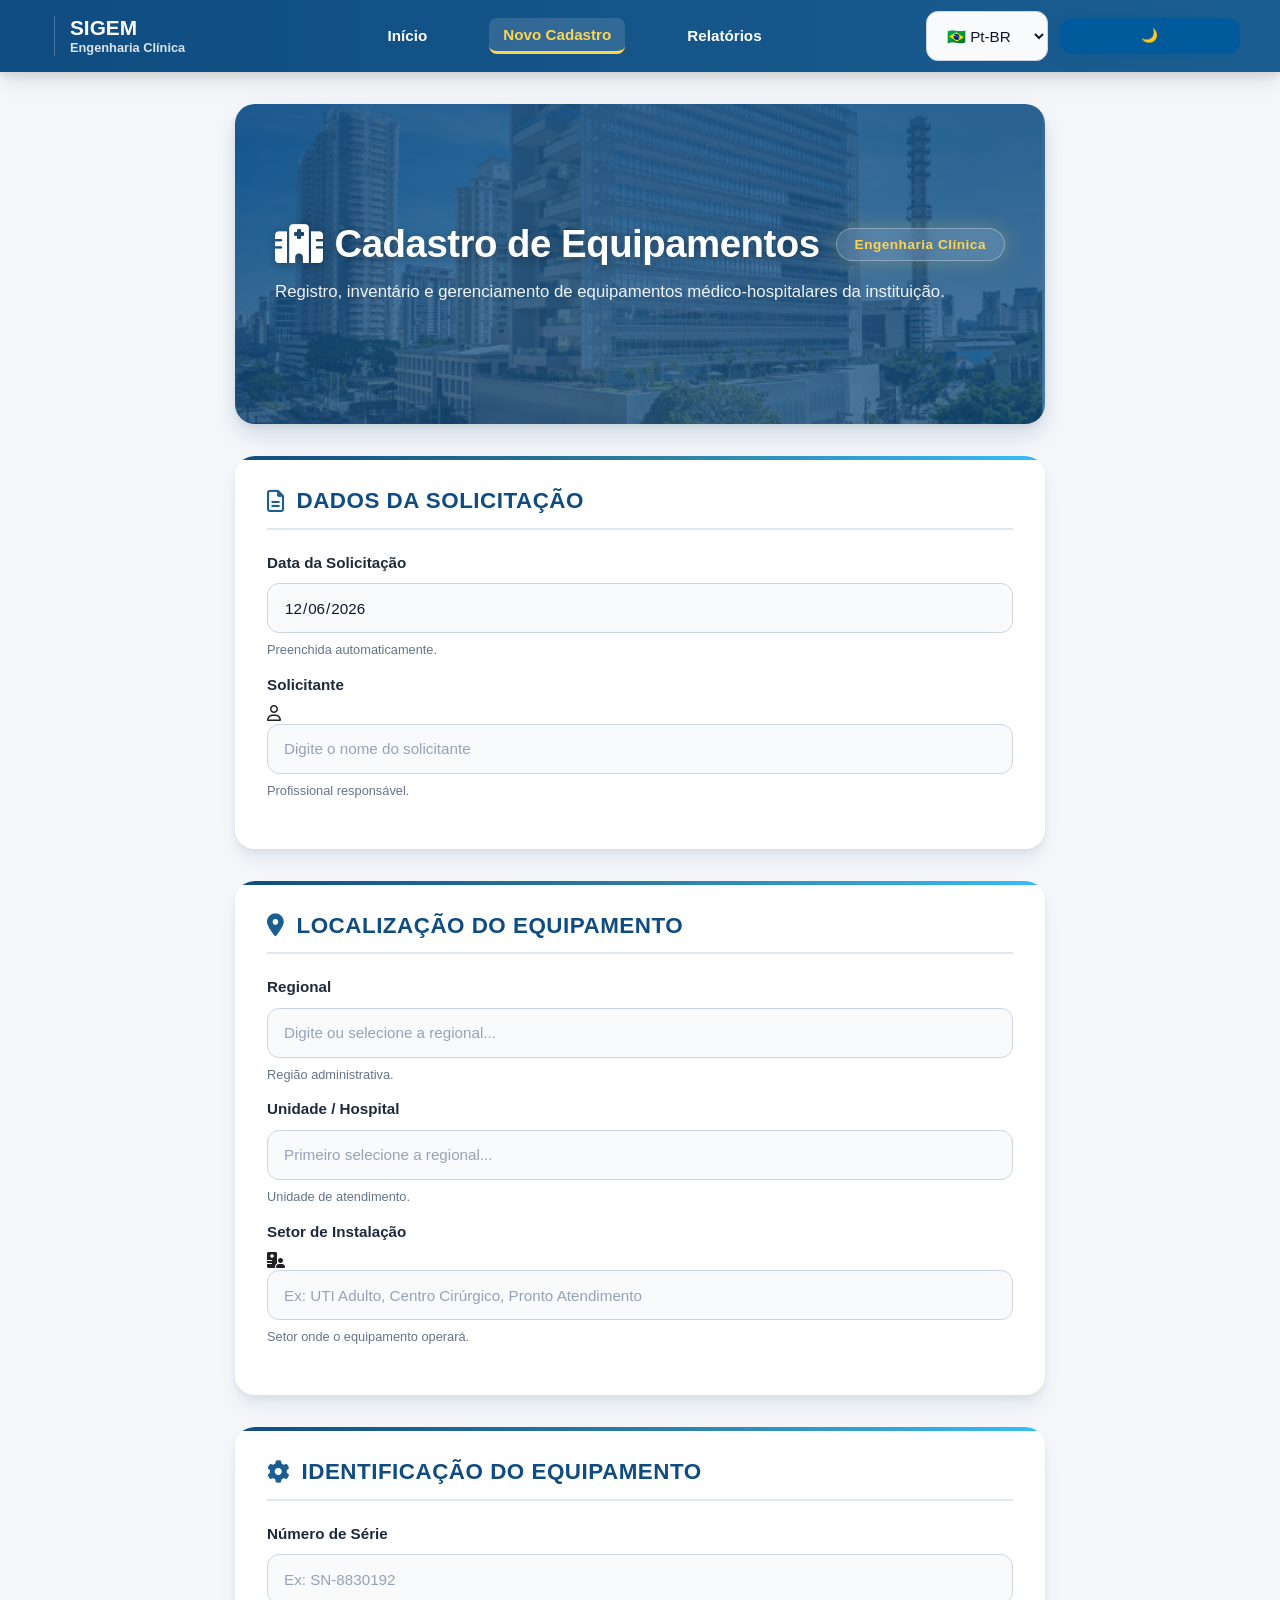
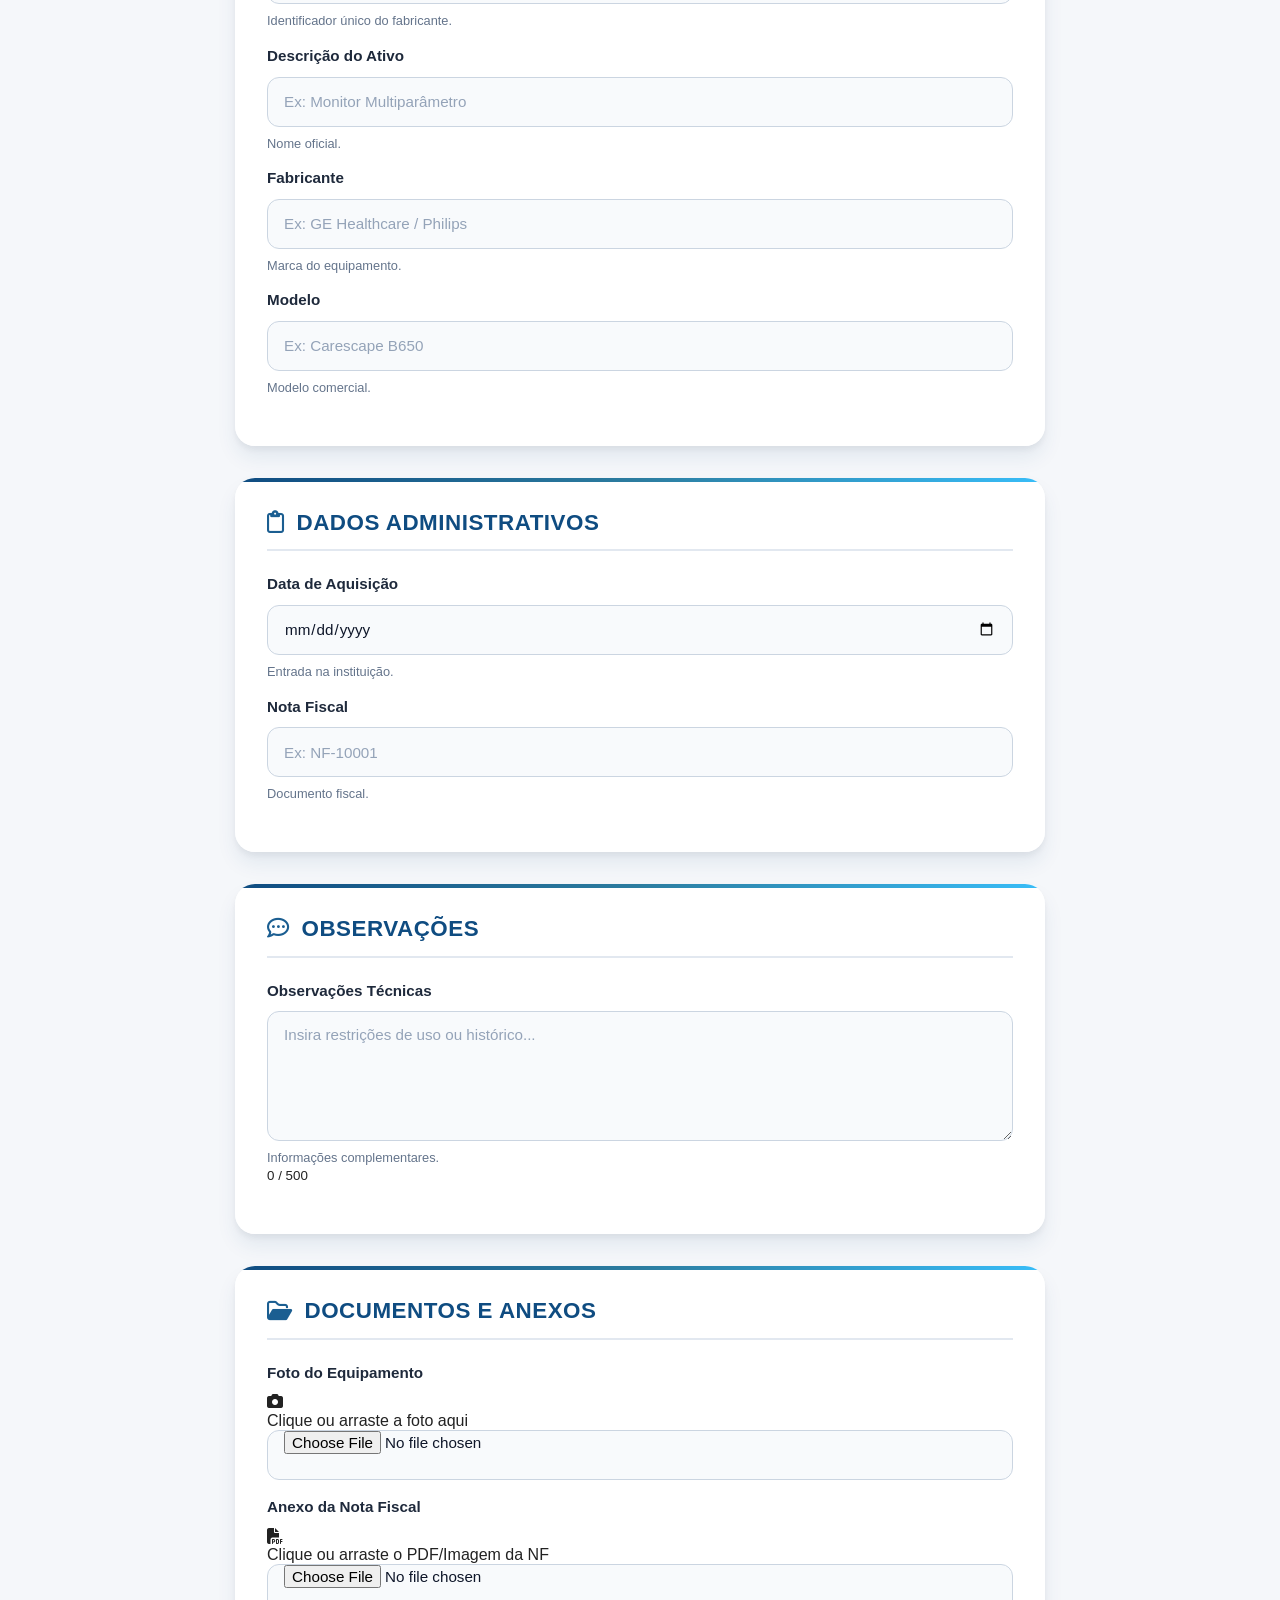
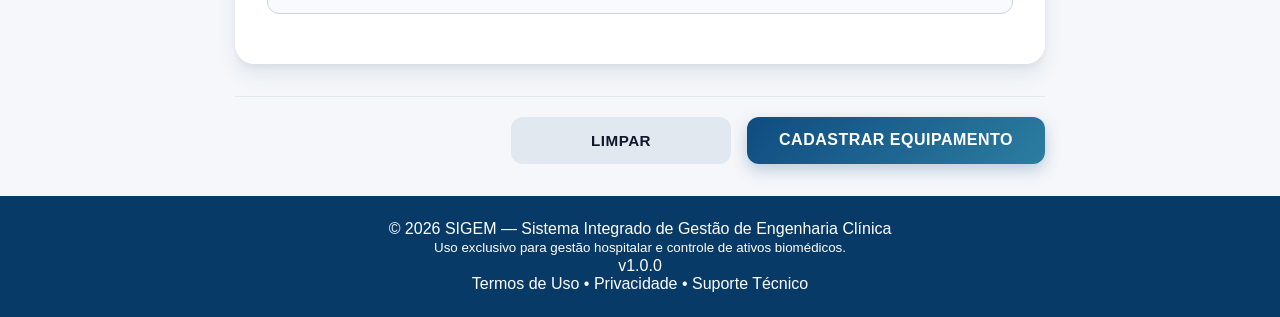
==== commit ea7186b0: "Melhorias no dashboard, cadastro e tema escuro do SIGEM" ====
--- a/paginas/cadastro-equipamentos/cadastro.html
+++ b/paginas/cadastro-equipamentos/cadastro.html
@@ -16,20 +16,25 @@
     <!-- Favicon do SIGEM -->
     <link rel="icon" href="assets/img/logo.png" type="image/png">
 
+    <!-- Google Fonts: Inter -->
+    <link rel="preconnect" href="https://fonts.googleapis.com">
+    <link rel="preconnect" href="https://fonts.gstatic.com" crossorigin>
+    <link href="https://fonts.googleapis.com/css2?family=Inter:wght@400;500;600;700;800&display=swap" rel="stylesheet">
+
+    <!-- Font Awesome Icons -->
+    <link rel="stylesheet" href="https://cdnjs.cloudflare.com/ajax/libs/font-awesome/6.5.1/css/all.min.css">
+
     <!-- 1. Reset Global de CSS -->
     <link rel="stylesheet" href="styles/normalize.css">
 
-    <!-- 2. Tema Ativo (Suporta troca dinâmica entre claro.css e escuro.css) -->
+    <!-- 2. Tema Ativo (Alterna dinamicamente entre styles/claro.css e styles/escuro.css via temas.js) -->
     <link id="tema-css" rel="stylesheet" href="styles/claro.css">
 
-    <!-- 3. Componentes, Header e Estrutura do Módulo -->
+    <!-- 3. Componentes, Header, Estrutura do Módulo e Responsividade -->
     <link rel="stylesheet" href="styles/botoes.css">
     <link rel="stylesheet" href="styles/header.css">
     <link rel="stylesheet" href="styles/cadastro.css">
-
-    <!-- 4. Regras de Responsividade -->
-    <link rel="stylesheet" href="styles/pequeno.css">
-    <link rel="stylesheet" href="styles/grande.css" media="screen and (min-width: 900px)">
+    <link rel="stylesheet" href="styles/responsive.css">
 </head>
 <body id="cadastro-equipamento">
 
@@ -40,7 +45,7 @@
 
         <!-- Área da Logo e Nome Institucional -->
         <div class="logo-area">
-            <a href="dashboard.html" class="logo" title="Ir para o Dashboard do SIGEM">
+            <a href="dashboard.html" class="logo" title="Ir para o Início / Dashboard do SIGEM">
                 <img src="assets/img/logo.png" alt="Logo SIGEM" width="48" height="48" onerror="this.style.display='none'">
                 <div class="logo-texto">
                     <strong>SIGEM</strong>
@@ -51,12 +56,18 @@
 
         <!-- Menu de Navegação Principal Corporativo -->
         <nav class="menu-principal">
-            <a href="dashboard.html" data-i18n="menuDashboard">Dashboard</a>
-            <a href="cadastro.html" class="ativo" data-i18n="menuCadastro">Cadastro</a>
-            <a href="relatorios.html" data-i18n="menuRelatorios">Relatórios</a>
+            <a href="dashboard.html" data-i18n="menuInicio">
+                <i class="fa-solid fa-house"></i> Início
+            </a>
+            <a href="cadastro.html" class="ativo" data-i18n="menuCadastro">
+                <i class="fa-solid fa-plus"></i> Cadastro
+            </a>
+            <a href="relatorios.html" data-i18n="menuRelatorios">
+                <i class="fa-solid fa-file-lines"></i> Relatórios
+            </a>
         </nav>
 
-        <!-- Ações do Cabeçalho (Idioma e Tema) -->
+        <!-- Ações do Cabeçalho (Idioma e Troca de Tema Claro/Escuro) -->
         <div class="acoes">
             <!-- Seletor de Idioma Internacional (i18n) -->
             <div class="seletor-idioma">
@@ -84,7 +95,7 @@
         <div class="cadastro-header-secao">
             <div class="header-titulo-wrapper">
                 <h1>
-                    <span>🏥</span> Cadastro de Equipamentos
+                    <i class="fa-solid fa-hospital"></i> Cadastro de Equipamentos
                 </h1>
                 <span class="badge-clinica">Engenharia Clínica</span>
             </div>
@@ -101,7 +112,7 @@
                 <!-- Seção: Dados da Solicitação -->
                 <section class="cadastro-secao">
                     <h2>
-                        <span class="secao-icone">📄</span>
+                        <i class="fa-regular fa-file-lines secao-icone"></i>
                         Dados da Solicitação
                     </h2>
 
@@ -115,8 +126,8 @@
                         <div class="form-group campo-full">
                             <label for="solicitante" class="obrigatorio" data-i18n="solicitante">Nome do Solicitante</label>
                             <div class="input-icon">
-                                <span>👤</span>
-                                <input type="text" id="solicitante" name="solicitante" placeholder="Digite o nome do solicitante" data-i18n-placeholder="placeholderSolicitante" required>
+                                <i class="fa-regular fa-user"></i>
+                                <input type="text" id="solicitante" name="solicitante" placeholder="Digite o nome do solicitante" data-i18n-placeholder="placeholderSolicitante" spellcheck="false" required>
                             </div>
                             <small class="form-help" data-i18n="helpSolicitante">Profissional responsável.</small>
                         </div>
@@ -126,39 +137,60 @@
                 <!-- Seção: Localização do Equipamento -->
                 <section class="cadastro-secao">
                     <h2>
-                        <span class="secao-icone">📍</span>
+                        <i class="fa-solid fa-location-dot secao-icone"></i>
                         Localização do Equipamento
                     </h2>
 
                     <div class="form-grid">
                         <div class="form-group">
                             <label for="regional" class="obrigatorio" data-i18n="regional">Regional</label>
-                            <select id="regional" name="regional" required>
-                                <option value="" data-i18n="selecioneRegional">Selecione...</option>
-                            </select>
+                            <input 
+                                type="text" 
+                                id="regional" 
+                                name="regional" 
+                                list="listaRegionais" 
+                                placeholder="Digite ou selecione a regional..." 
+                                required 
+                                autocomplete="off"
+                                spellcheck="false"
+                            >
+                            <datalist id="listaRegionais">
+                                <!-- Preenchido dinamicamente via regionais.js -->
+                            </datalist>
                             <small class="form-help" data-i18n="helpRegional">Região administrativa.</small>
                         </div>
 
                         <div class="form-group">
                             <label for="unidade" class="obrigatorio" data-i18n="unidade">Unidade / Hospital</label>
-                            <select id="unidade" name="unidade" required disabled>
-                                <option value="" data-i18n="selecioneRegionalPrimeiro">Primeiro selecione...</option>
-                            </select>
+                            <input 
+                                type="text" 
+                                id="unidade" 
+                                name="unidade" 
+                                list="listaUnidades" 
+                                placeholder="Primeiro selecione a regional..." 
+                                required 
+                                disabled 
+                                autocomplete="off"
+                                spellcheck="false"
+                            >
+                            <datalist id="listaUnidades">
+                                <!-- Preenchido dinamicamente via unidades.js -->
+                            </datalist>
                             <small class="form-help" data-i18n="helpUnidade">Unidade de atendimento.</small>
                         </div>
 
                         <div class="form-group" id="grupoOutraUnidade" style="display: none;">
                             <label for="unidadePersonalizada" class="obrigatorio" data-i18n="outraUnidade">Nome da Outra Unidade</label>
-                            <input type="text" id="unidadePersonalizada" name="unidadePersonalizada" placeholder="Digite o nome completo...">
+                            <input type="text" id="unidadePersonalizada" name="unidadePersonalizada" placeholder="Digite o nome completo da unidade..." spellcheck="false">
                         </div>
 
                         <div class="form-group campo-full">
                             <label for="setorInstalacao" class="obrigatorio" data-i18n="setorInstalacao">Setor de Instalação</label>
                             <div class="input-icon">
-                                <span>🏥</span>
-                                <input type="text" id="setorInstalacao" name="setorInstalacao" placeholder="Ex: UTI Adulto, Centro Cirúrgico" data-i18n-placeholder="placeholderSetor" required>
+                                <i class="fa-solid fa-hospital-user"></i>
+                                <input type="text" id="setorInstalacao" name="setorInstalacao" placeholder="Ex: UTI Adulto, Centro Cirúrgico, Pronto Atendimento" data-i18n-placeholder="placeholderSetor" spellcheck="false" required>
                             </div>
-                            <small class="form-help" data-i18n="helpSetor">Setor onde operará.</small>
+                            <small class="form-help" data-i18n="helpSetor">Setor onde o equipamento operará.</small>
                         </div>
                     </div>
                 </section>
@@ -169,32 +201,32 @@
             <!-- ================================================= -->
             <section class="cadastro-secao">
                 <h2>
-                    <span class="secao-icone">⚙️</span>
+                    <i class="fa-solid fa-gear secao-icone"></i>
                     Identificação do Equipamento
                 </h2>
 
                 <div class="form-grid">
                     <div class="form-group">
                         <label for="numeroSerie" class="obrigatorio" data-i18n="numeroSerie">Número de Série</label>
-                        <input type="text" id="numeroSerie" name="numeroSerie" placeholder="Ex: SN-8830192" data-i18n-placeholder="placeholderSerie" autocomplete="off" required>
+                        <input type="text" id="numeroSerie" name="numeroSerie" placeholder="Ex: SN-8830192" data-i18n-placeholder="placeholderSerie" autocomplete="off" spellcheck="false" required>
                         <small class="form-help" data-i18n="helpNumeroSerie">Identificador único do fabricante.</small>
                     </div>
 
                     <div class="form-group">
                         <label for="descricaoAtivo" class="obrigatorio" data-i18n="descricaoAtivo">Descrição do Ativo</label>
-                        <input type="text" id="descricaoAtivo" name="descricaoAtivo" maxlength="150" placeholder="Ex: Monitor Multiparâmetro" data-i18n-placeholder="placeholderDescricao" required>
+                        <input type="text" id="descricaoAtivo" name="descricaoAtivo" maxlength="150" placeholder="Ex: Monitor Multiparâmetro" data-i18n-placeholder="placeholderDescricao" spellcheck="false" required>
                         <small class="form-help" data-i18n="helpDescricao">Nome oficial.</small>
                     </div>
 
                     <div class="form-group">
                         <label for="fabricante" class="obrigatorio" data-i18n="fabricante">Fabricante</label>
-                        <input type="text" id="fabricante" name="fabricante" placeholder="Ex: GE Healthcare / Philips" data-i18n-placeholder="placeholderFabricante" required>
+                        <input type="text" id="fabricante" name="fabricante" placeholder="Ex: GE Healthcare / Philips" data-i18n-placeholder="placeholderFabricante" spellcheck="false" required>
                         <small class="form-help" data-i18n="helpFabricante">Marca do equipamento.</small>
                     </div>
 
                     <div class="form-group">
                         <label for="modelo" class="obrigatorio" data-i18n="modelo">Modelo</label>
-                        <input type="text" id="modelo" name="modelo" placeholder="Ex: Carescape B650" data-i18n-placeholder="placeholderModelo" required>
+                        <input type="text" id="modelo" name="modelo" placeholder="Ex: Carescape B650" data-i18n-placeholder="placeholderModelo" spellcheck="false" required>
                         <small class="form-help" data-i18n="helpModelo">Modelo comercial.</small>
                     </div>
                 </div>
@@ -207,7 +239,7 @@
                 <!-- Seção: Dados Administrativos -->
                 <section class="cadastro-secao">
                     <h2>
-                        <span class="secao-icone">📋</span>
+                        <i class="fa-regular fa-clipboard secao-icone"></i>
                         Dados Administrativos
                     </h2>
 
@@ -220,7 +252,7 @@
 
                         <div class="form-group">
                             <label for="notaFiscal" class="obrigatorio" data-i18n="notaFiscal">Nota Fiscal</label>
-                            <input type="text" id="notaFiscal" name="notaFiscal" placeholder="Ex: NF-10001" maxlength="50" autocomplete="off" required>
+                            <input type="text" id="notaFiscal" name="notaFiscal" placeholder="Ex: NF-10001" maxlength="50" autocomplete="off" spellcheck="false" required>
                             <small class="form-help" data-i18n="helpNotaFiscal">Documento fiscal.</small>
                         </div>
                     </div>
@@ -229,7 +261,7 @@
                 <!-- Seção: Observações Técnicas -->
                 <section class="cadastro-secao">
                     <h2>
-                        <span class="secao-icone">💬</span>
+                        <i class="fa-regular fa-comment-dots secao-icone"></i>
                         Observações
                     </h2>
 
@@ -251,7 +283,7 @@
             <!-- ================================================= -->
             <section class="cadastro-secao">
                 <h2>
-                    <span class="secao-icone">📁</span>
+                    <i class="fa-regular fa-folder-open secao-icone"></i>
                     Documentos e Anexos
                 </h2>
 
@@ -259,7 +291,7 @@
                     <div class="form-group">
                         <label for="fotoEquipamento" data-i18n="fotoEquipamento">Foto do Equipamento</label>
                         <div class="upload-box">
-                            <span>📷</span>
+                            <i class="fa-solid fa-camera upload-icone"></i>
                             <p>Clique ou arraste a foto aqui</p>
                             <input type="file" id="fotoEquipamento" name="fotoEquipamento" accept="image/*">
                         </div>
@@ -268,7 +300,7 @@
                     <div class="form-group">
                         <label for="anexoNotaFiscal" data-i18n="anexoNotaFiscal">Anexo da Nota Fiscal</label>
                         <div class="upload-box">
-                            <span>📄</span>
+                            <i class="fa-solid fa-file-pdf upload-icone"></i>
                             <p>Clique ou arraste o PDF/Imagem da NF</p>
                             <input type="file" id="anexoNotaFiscal" name="anexoNotaFiscal" accept=".pdf,.png,.jpg,.jpeg">
                         </div>
@@ -317,7 +349,7 @@
         </div>
     </footer>
 
-    <!-- Scripts de Funcionalidade e Internacionalização -->
+    <!-- Scripts de Funcionalidade, Temas e Internacionalização -->
     <script src="scripts/regionais.js"></script>
     <script src="scripts/unidades.js"></script>
     <script src="scripts/temas.js"></script>
--- a/paginas/cadastro-equipamentos/styles/botoes.css
+++ b/paginas/cadastro-equipamentos/styles/botoes.css
@@ -1,297 +1,117 @@
-/* ==================================================
-   SIGEM - Sistema de Botões Corporativos (Design System)
-   Compatível com Tema Claro e Escuro
-   ================================================== */
+/* ===================================================== */
+/* SIGEM - Sistema de Botões Corporativos                */
+/* ===================================================== */
 
-/* Base do Botão */
+/* Botão Base */
 .btn {
-  display: inline-flex;
-  align-items: center;
-  justify-content: center;
-  gap: 8px;
-  min-width: 180px;
-  min-height: 45px;
-  padding: 12px 24px;
-  border: 1px solid transparent;
-  border-radius: 8px;
-  font-family: inherit;
-  font-size: 0.95rem;
-  font-weight: 600;
-  line-height: 1.2;
-  text-decoration: none;
-  cursor: pointer;
-  user-select: none;
-  white-space: nowrap;
-  transition: 
-    background-color 0.2s ease,
-    border-color 0.2s ease,
-    color 0.2s ease,
-    transform 0.15s ease,
-    box-shadow 0.2s ease;
-}
-
-.btn:hover {
-  transform: translateY(-1px);
-}
-
-.btn:active {
-  transform: translateY(0) scale(0.98);
-}
-
-.btn:focus-visible {
-  outline: none;
-  box-shadow: 0 0 0 3px rgba(59, 130, 246, 0.4);
-}
-
-.btn:disabled,
-.btn.disabled {
-  opacity: 0.55;
-  cursor: not-allowed;
-  pointer-events: none;
-  transform: none !important;
-  box-shadow: none !important;
-}
-
-/* --------------------------------------------------
-   VARIAÇÕES DE COR E TEMA
-   -------------------------------------------------- */
-
-/* Primário (Ação Principal) */
-.btn-primario {
-  background: var(--azul-principal, #005A9C);
-  color: #FFFFFF;
-  box-shadow: 0 4px 12px rgba(0, 90, 156, 0.25);
-}
-
-.btn-primario:hover {
-  background: var(--azul-hover, #004A80);
-  box-shadow: 0 6px 16px rgba(0, 90, 156, 0.35);
-}
-
-/* Secundário (Contorno / Outlined) */
-.btn-secundario {
-  background: transparent;
-  color: var(--azul-principal, #005A9C);
-  border-color: var(--azul-principal, #005A9C);
-}
-
-.btn-secundario:hover {
-  background: rgba(0, 90, 156, 0.08);
-}
-
-/* Fantasma (Ghost - Ações Sutis / Tabelas) */
-.btn-ghost {
-  background: transparent;
-  color: var(--texto, #1F2937);
-  border-color: transparent;
-}
-
-.btn-ghost:hover {
-  background: rgba(148, 163, 184, 0.15);
-}
-
-/* Sucesso (Aprovação / Conclusão / Salvar) */
-.btn-sucesso {
-  background: var(--sucesso, #22C55E);
-  color: #FFFFFF;
-  box-shadow: 0 4px 12px rgba(34, 197, 94, 0.25);
-}
-
-.btn-sucesso:hover {
-  filter: brightness(0.92);
-  box-shadow: 0 6px 16px rgba(34, 197, 94, 0.35);
-}
-
-/* Alerta (Aviso / Pendência / Manutenção) */
-.btn-alerta {
-  background: var(--alerta, #F59E0B);
-  color: #FFFFFF;
-  box-shadow: 0 4px 12px rgba(245, 158, 11, 0.25);
-}
-
-.btn-alerta:hover {
-  filter: brightness(0.92);
-  box-shadow: 0 6px 16px rgba(245, 158, 11, 0.35);
-}
-
-/* Erro / Perigo (Exclusão / Baixa de Ativo) */
-.btn-erro {
-  background: var(--erro, #EF4444);
-  color: #FFFFFF;
-  box-shadow: 0 4px 12px rgba(239, 68, 68, 0.25);
-}
-
-.btn-erro:hover {
-  filter: brightness(0.92);
-  box-shadow: 0 6px 16px rgba(239, 68, 68, 0.35);
-}
-
-/* --------------------------------------------------
-   TAMANHOS E MODIFICADORES
-   -------------------------------------------------- */
-
-/* Pequeno (Listagens, Modais e Tabelas) */
-.btn-sm {
-  min-height: 36px;
-  padding: 6px 16px;
-  font-size: 0.85rem;
-  min-width: auto;
-  border-radius: 6px;
-}
-
-/* Grande (Destaques, Dashboards e Homologações) */
-.btn-lg {
-  min-height: 52px;
-  padding: 14px 32px;
-  font-size: 1.05rem;
-  border-radius: 10px;
-}
-
-/* Largura Total (Formulários Mobile) */
-.btn-full {
-  width: 100%;
-}
-
-/* Botão Apenas Ícone (Quadrado/Circular) */
-.btn-icon {
-  min-width: 45px;
-  width: 45px;
-  height: 45px;
-  min-height: 45px;
-  padding: 0;
-  border-radius: 8px;
-}
-
-.btn-icon.btn-sm {
-  min-width: 36px;
-  width: 36px;
-  height: 36px;
-  min-height: 36px;
-  border-radius: 6px;
-}
-
-/* --------------------------------------------------
-   ESTADO DE LOADING (AGUARDE)
-   -------------------------------------------------- */
-
-.btn-loading {
-  position: relative;
-  color: transparent !important;
-  pointer-events: none;
-}
-
-.btn-loading::after {
-  content: "";
-  position: absolute;
-  width: 18px;
-  height: 18px;
-  top: 50%;
-  left: 50%;
-  margin-top: -9px;
-  margin-left: -9px;
-  border: 2px solid rgba(255, 255, 255, 0.3);
-  border-top-color: #FFFFFF;
-  border-radius: 50%;
-  animation: btn-spinner 0.6s linear infinite;
-}
-
-.btn-secundario.btn-loading::after,
-.btn-ghost.btn-loading::after {
-  border: 2px solid rgba(0, 90, 156, 0.2);
-  border-top-color: var(--azul-principal, #005A9C);
-}
-
-@keyframes btn-spinner {
-  to {
-    transform: rotate(360deg);
-  }
-}
-
-/* --------------------------------------------------
-   AGRUPAMENTO DE BOTÕES (TOOLBARS E FORMULÁRIOS)
-   -------------------------------------------------- */
-
-.btn-group {
-  display: inline-flex;
-  gap: 12px;
-  flex-wrap: wrap;
-  align-items: center;
-}
-
-/* Grupo Unificado (Segmentado) */
-.btn-group-joined {
-  display: inline-flex;
-  gap: 0;
-}
-
-.btn-group-joined .btn {
-  border-radius: 0;
-  min-width: auto;
-  border-right: 1px solid rgba(255, 255, 255, 0.2);
-}
-
-.btn-group-joined .btn:first-child {
-  border-top-left-radius: 8px;
-  border-bottom-left-radius: 8px;
-}
-
-.btn-group-joined .btn:last-child {
-  border-top-right-radius: 8px;
-  border-bottom-right-radius: 8px;
-  border-right: none;
+    display: inline-flex;
+    align-items: center;
+    justify-content: center;
+    gap: 10px;
+    padding: 14px 24px;
+    border: none;
+    border-radius: 12px;
+    cursor: pointer;
+    font-size: 0.95rem;
+    font-weight: 700;
+    text-decoration: none;
+    text-transform: uppercase;
+    letter-spacing: .5px;
+    transition: all .2s ease;
 }
 
 /* ===================================================== */
-/* SIGEM - Padrão Unificado de Botões (botoes.css)       */
+/* Botão Principal                                       */
 /* ===================================================== */
-
-.btn-primario,
-.btn-secundario {
-    display: inline-block;
-    font-family: inherit;
-    font-size: 1rem;
-    font-weight: 700;
-    padding: 0.75rem 1.5rem;
-    border-radius: 6px;
-    text-decoration: none;
-    text-align: center;
-    cursor: pointer;
-    transition: background-color 0.2s ease, box-shadow 0.2s ease, transform 0.2s ease;
-    border: 2px solid transparent;
+.btn-primario {
+    background: linear-gradient(135deg, #0F4C81, #2C7DA0);
+    color: #FFFFFF;
+    box-shadow: 0 6px 16px rgba(15,76,129,.25);
+}
+.btn-primario:hover {
+    transform: translateY(-2px);
+    background: linear-gradient(135deg, #D97706, #F59E0B); /* Amarelo Dourado */
+    color: #0F172A;
+    box-shadow: 0 8px 22px rgba(217,119,6,.35);
 }
 
-/* Botão Primário - Ação Principal */
-.btn-primario {
-    background-color: var(--primary-color, #0f4c81);
-    color: var(--white, #ffffff);
+/* ===================================================== */
+/* Botão Sucesso                                         */
+/* ===================================================== */
+.btn-sucesso {
+    background: linear-gradient(135deg, #16A34A, #22C55E);
+    color: white;
+}
+.btn-sucesso:hover {
+    transform: translateY(-2px);
+    background: linear-gradient(135deg, #D97706, #F59E0B); /* Amarelo Dourado */
+    color: #0F172A;
+    box-shadow: 0 8px 22px rgba(217,119,6,.35);
 }
 
-.btn-primario:hover {
-    background-color: #0b3962;
-    transform: translateY(-1px);
+/* ===================================================== */
+/* Botão Aviso                                           */
+/* ===================================================== */
+.btn-aviso {
+    background: linear-gradient(135deg, #D97706, #F59E0B);
+    color: white;
+}
+.btn-aviso:hover {
+    transform: translateY(-2px);
+    filter: brightness(1.15);
+    box-shadow: 0 8px 22px rgba(217,119,6,.35);
 }
 
-.btn-primario:focus {
-    outline: 3px solid #FFBF47;
-    outline-offset: 2px;
-    background-color: #0b3962;
-    color: var(--white, #ffffff);
+/* ===================================================== */
+/* Botão Perigo                                          */
+/* ===================================================== */
+.btn-perigo {
+    background: linear-gradient(135deg, #DC2626, #EF4444);
+    color: white;
+}
+.btn-perigo:hover {
+    transform: translateY(-2px);
+    background: linear-gradient(135deg, #D97706, #F59E0B); /* Amarelo Dourado */
+    color: #0F172A;
+    box-shadow: 0 8px 22px rgba(217,119,6,.35);
 }
 
-/* Botão Secundário - Ação Alternativa */
+/* ===================================================== */
+/* Botão Secundário                                      */
+/* ===================================================== */
 .btn-secundario {
-    background-color: transparent;
-    color: var(--primary-color, #0f4c81);
-    border-color: var(--primary-color, #0f4c81);
+    background: #E2E8F0;
+    color: #0F172A;
+}
+.btn-secundario:hover {
+    background: #F59E0B; /* Amarelo Dourado */
+    color: #0F172A;
+    box-shadow: 0 8px 22px rgba(245,158,11,.3);
 }
 
-.btn-secundario:hover {
-    background-color: rgba(15, 76, 129, 0.08);
-    transform: translateY(-1px);
+/* ===================================================== */
+/* Botão Outline                                         */
+/* ===================================================== */
+.btn-outline {
+    background: transparent;
+    border: 2px solid #0F4C81;
+    color: #0F4C81;
+}
+.btn-outline:hover {
+    background: #F59E0B; /* Amarelo Dourado */
+    border-color: #F59E0B;
+    color: #0F172A;
 }
 
-.btn-secundario:focus {
-    outline: 3px solid #FFBF47;
-    outline-offset: 2px;
-    background-color: rgba(15, 76, 129, 0.12);
+/* ===================================================== */
+/* Tamanhos de Botões                                    */
+/* ===================================================== */
+.btn-sm {
+    padding: 10px 16px;
+    font-size: .85rem;
+}
+
+.btn-lg {
+    padding: 18px 32px;
+    font-size: 1rem;
 }
--- a/paginas/cadastro-equipamentos/styles/header.css
+++ b/paginas/cadastro-equipamentos/styles/header.css
@@ -1,20 +1,53 @@
-/* ================================================= */
-/* ESTILOS DO CABEÇALHO CORPORATIVO - SIGEM          */
-/* ================================================= */
+/* ===================================================== */
+/* SIGEM - Variáveis Globais de Cores                    */
+/* ===================================================== */
+:root {
+    --cor-primaria: #0F4C81;
+    --cor-secundaria: #1B5E91;
+    --cor-destaque: #FFD54F;
+}
 
+/* ===================================================== */
+/* Animação Suave Global                                 */
+/* ===================================================== */
+*, *::before, *::after {
+    box-sizing: border-box;
+    transition: 
+        color 0.2s ease, 
+        background-color 0.2s ease, 
+        border-color 0.2s ease, 
+        box-shadow 0.2s ease;
+}
+
+/* ===================================================== */
+/* SIGEM - Cabeçalho Corporativo Hospitalar              */
+/* ===================================================== */
+header,
 .header-principal {
-    background: #005A9C;
-    color: #fff;
+    background: linear-gradient(
+        90deg,
+        var(--cor-primaria),
+        var(--cor-secundaria)
+    );
+    backdrop-filter: blur(10px);
+    color: #FFFFFF;
     display: flex;
     justify-content: space-between;
     align-items: center;
-    padding: 15px 30px;
-    box-shadow: 0 4px 12px rgba(0, 0, 0, 0.15);
+    height: 72px;
+    padding: 0 40px;
     position: sticky;
     top: 0;
     z-index: 1000;
+    box-shadow: 
+        0 4px 8px rgba(0, 0, 0, 0.10),
+        0 12px 24px rgba(0, 0, 0, 0.08);
+    width: 100%;
 }
 
+/* ===================================================== */
+/* Logo e Área da Esquerda                               */
+/* ===================================================== */
 .logo-area {
     display: flex;
     align-items: center;
@@ -29,21 +62,22 @@
 }
 
 .logo img {
-    width: 52px;
-    height: 52px;
+    width: 56px;
+    height: 56px;
     object-fit: contain;
 }
 
 .logo-texto {
     display: flex;
     flex-direction: column;
+    border-left: 1px solid rgba(255, 255, 255, 0.25);
+    padding-left: 15px;
 }
 
 .logo-texto strong {
-    font-size: 1.4rem;
+    font-size: 1.3rem;
     font-weight: 700;
     line-height: 1.2;
-    letter-spacing: 0.5px;
 }
 
 .logo-texto span {
@@ -51,45 +85,86 @@
     opacity: 0.85;
 }
 
+/* ===================================================== */
+/* Menu Principal                                        */
+/* ===================================================== */
 .menu-principal {
     display: flex;
-    gap: 30px;
+    align-items: center;
+    gap: 24px;
+    list-style: none;
+    margin: 0;
+    padding: 0;
 }
 
-.menu-principal a {
-    color: #fff;
+.menu-principal a,
+header a {
+    color: #FFFFFF;
     text-decoration: none;
     font-weight: 600;
-    padding: 8px 12px;
-    border-radius: 6px;
-    transition: all 0.2s ease;
+    font-size: 0.95rem;
+    padding: 8px 14px;
+    border-radius: 8px;
 }
 
-.menu-principal a:hover {
-    color: #FFD54F;
+.menu-principal a:hover,
+header a:hover {
+    color: var(--cor-destaque);
+    background: rgba(255, 255, 255, 0.08);
     transform: translateY(-1px);
-    background: rgba(255, 255, 255, 0.08);
 }
 
 .menu-principal a.ativo {
-    color: #FFD54F;
+    color: var(--cor-destaque);
     background: rgba(255, 255, 255, 0.12);
+    border-bottom: 3px solid var(--cor-destaque);
 }
 
+/* ===================================================== */
+/* Ícones e Efeitos                                      */
+/* ===================================================== */
+.menu-principal i,
+.logo i,
+#icone-tema,
+.secao-icone,
+header i,
+header .icon {
+    color: var(--cor-destaque);
+    transition: transform 0.2s ease;
+}
+
+.menu-principal a:hover i {
+    transform: scale(1.15);
+}
+
+/* ===================================================== */
+/* Área de Ações                                         */
+/* ===================================================== */
 .acoes {
     display: flex;
     align-items: center;
-    gap: 10px;
+    gap: 12px;
 }
 
-/* ================================================= */
-/* RESPONSIVIDADE DO CABEÇALHO                       */
-/* ================================================= */
+/* ===================================================== */
+/* Responsividade                                        */
+/* ===================================================== */
 @media (max-width: 900px) {
-    .header-principal {
+    .header-principal,
+    header {
         flex-direction: column;
+        height: auto;
+        padding: 20px;
         gap: 15px;
-        padding: 15px;
+        text-align: center;
+    }
+
+    .logo-texto {
+        border-left: none;
+        border-top: 1px solid rgba(255, 255, 255, 0.25);
+        padding-left: 0;
+        padding-top: 10px;
+        align-items: center;
     }
 
     .menu-principal {
@@ -102,160 +177,4 @@
         width: 100%;
         justify-content: center;
     }
-}
-
-
-/* ================================================= */
-/* SIGEM - Cabeçalho Corporativo de Alta Qualidade   */
-/* ================================================= */
-
-.header-principal {
-    background-color: var(--primary-color, #0f4c81);
-    color: #ffffff;
-    display: flex;
-    justify-content: space-between;
-    align-items: center;
-    padding: 16px 40px;
-    box-shadow: 0 2px 8px rgba(0, 0, 0, 0.12);
-    position: sticky;
-    top: 0;
-    z-index: 1000;
-}
-
-/* Área da Esquerda (Logótipo e Título) */
-.logo-area {
-    display: flex;
-    align-items: center;
-}
-
-.logo {
-    display: flex;
-    align-items: center;
-    gap: 16px;
-    text-decoration: none;
-    color: inherit;
-}
-
-.logo img {
-    height: 40px;
-    object-fit: contain;
-}
-
-.logo-texto {
-    font-size: 1.15rem;
-    font-weight: 600;
-    letter-spacing: 0.3px;
-    border-left: 1px solid rgba(255, 255, 255, 0.25);
-    padding-left: 16px;
-    color: #ffffff;
-    line-height: 1.2;
-}
-
-/* Menu de Navegação à Direita */
-.menu-principal {
-    display: flex;
-    align-items: center;
-    gap: 32px;
-    list-style: none;
-    margin: 0;
-    padding: 0;
-}
-
-.menu-principal a {
-    color: #ffffff;
-    text-decoration: none;
-    font-weight: 500;
-    font-size: 0.95rem;
-    padding: 6px 10px;
-    border-radius: 6px;
-    transition: color 0.2s ease, background-color 0.2s ease;
-}
-
-.menu-principal a:hover {
-    color: #ffd54f;
-    background-color: rgba(255, 255, 255, 0.08);
-}
-
-.menu-principal a.ativo {
-    color: #ffd54f;
-    font-weight: 700;
-    background-color: rgba(255, 255, 255, 0.12);
-}
-
-/* Responsividade para Ecrãs Móveis */
-@media (max-width: 768px) {
-    .header-principal {
-        flex-direction: column;
-        gap: 16px;
-        padding: 16px 20px;
-        text-align: center;
-    }
-
-    .logo-texto {
-        border-left: none;
-        border-top: 1px solid rgba(255, 255, 255, 0.25);
-        padding-left: 0;
-        padding-top: 10px;
-    }
-
-    .menu-principal {
-        gap: 16px;
-        flex-wrap: wrap;
-        justify-content: center;
-    }
-}
-
-.header-principal {
-    height: 72px;
-    background: linear-gradient(90deg, #005baa, #006fd6);
-    width: 100%;
-}
-
-/* ===================================================== */
-/* SIGEM - Barra de Navegação Corporativa (Hospitalar)   */
-/* ===================================================== */
-
-.header-principal {
-    background-color: #0F4C81; /* Azul escuro corporativo */
-    color: #FFFFFF; /* Texto branco */
-    display: flex;
-    justify-content: space-between;
-    align-items: center;
-    padding: 16px 40px;
-    height: 72px;
-    box-shadow: 0 4px 12px rgba(0, 0, 0, 0.15);
-    position: sticky;
-    top: 0;
-    z-index: 1000;
-}
-
-/* Links do menu */
-.menu-principal a {
-    color: #FFFFFF; /* Texto branco */
-    text-decoration: none;
-    font-weight: 500;
-    padding: 8px 12px;
-    border-radius: 8px;
-    transition: all 0.2s ease;
-}
-
-/* Hover do menu */
-.menu-principal a:hover {
-    color: #FFD54F; /* Amarelo dourado */
-    background: rgba(255, 255, 255, 0.08);
-}
-
-/* Link ativo */
-.menu-principal a.ativo {
-    color: #FFD54F; /* Amarelo dourado */
-    font-weight: 600;
-    background: rgba(255, 255, 255, 0.12);
-}
-
-/* Ícones em destaque */
-.secao-icone,
-#icone-tema,
-.logo i,
-.menu-principal a i {
-    color: #FFD54F; /* Amarelo dourado para ícones */
 }
--- a/paginas/cadastro-equipamentos/styles/cadastro.css
+++ b/paginas/cadastro-equipamentos/styles/cadastro.css
@@ -1,935 +1,307 @@
-/* ==================================================
-   SIGEM - Módulo de Cadastro de Equipamentos
-   Design System Hospitalar & Engenharia Clínica
-   ================================================== */
-
-/* Área Principal do Cadastro */
-.cadastro-container {
-  display: flex;
-  flex-direction: column;
-  gap: 24px;
-  max-width: 1200px;
-  margin: 0 auto;
-  width: 100%;
-}
-
-/* --------------------------------------------------
-   1. BARRA DE PROGRESSO DO CADASTRO
-   -------------------------------------------------- */
-
-.progresso-cadastro {
-  width: 100%;
-  height: 10px;
-  background: #E5E7EB;
-  border-radius: 999px;
-  overflow: hidden;
-  margin-bottom: 8px;
-}
-
-.progresso-cadastro .barra {
-  height: 100%;
-  width: 50%; /* Controlado dinamicamente via JS conforme o preenchimento */
-  background: var(--azul-principal, #005A9C);
-  border-radius: 999px;
-  transition: width 0.3s ease;
-}
-
-/* Cabeçalho de Cadastro */
-.cadastro-header {
-  display: flex;
-  justify-content: space-between;
-  align-items: center;
-  padding-bottom: 16px;
-  border-bottom: 2px solid var(--borda, #D1D5DB);
-}
-
-.cadastro-header-info h1 {
-  color: var(--azul-principal, #005A9C);
-  font-size: 1.75rem;
-  font-weight: 700;
-  letter-spacing: -0.3px;
-  margin-bottom: 4px;
-}
-
-.cadastro-header-info p {
-  color: var(--texto-secundario, #6B7280);
-  font-size: 0.9rem;
-}
-
-/* --------------------------------------------------
-   2. SEÇÕES DO FORMULÁRIO (Efeito Hover & Recolhível)
-   -------------------------------------------------- */
-
+/* ===================================================== */
+/* SIGEM - Módulo de Cadastro de Equipamentos (Elite)    */
+/* styles/cadastro.css                                   */
+/* ===================================================== */
+
+/* 1. Header de Seção (Banner Hero Hospitalar com Imagem, Overlay e Zoom) */
+.cadastro-header-secao {
+    background: linear-gradient(
+        rgba(15, 76, 129, 0.85),
+        rgba(15, 76, 129, 0.75)
+    ),
+    url('../img/banner-hospital.jpg');
+    background-size: cover;
+    background-position: center center;
+    background-repeat: no-repeat;
+    color: #fff;
+    min-height: 320px;
+    border-radius: 20px;
+    padding: 40px;
+    margin-bottom: 30px;
+    position: relative;
+    overflow: hidden;
+    box-shadow: 0 12px 30px rgba(15, 76, 129, 0.2);
+    display: flex;
+    flex-direction: column;
+    justify-content: center;
+    gap: 12px;
+    transition: all 0.4s ease;
+}
+
+.cadastro-header-secao:hover {
+    background-size: 105%;
+}
+
+/* Efeito de brilho sutil sobre o banner */
+.cadastro-header-secao::before {
+    content: "";
+    position: absolute;
+    inset: 0;
+    background: linear-gradient(
+        90deg,
+        transparent,
+        rgba(255, 255, 255, .06),
+        transparent
+    );
+    pointer-events: none;
+}
+
+.header-titulo-wrapper {
+    display: flex;
+    align-items: center;
+    justify-content: space-between;
+    flex-wrap: wrap;
+    gap: 16px;
+    z-index: 1;
+}
+
+.cadastro-header-secao h1 {
+    font-size: 2.3rem;
+    font-weight: 800;
+    color: #ffffff;
+    margin: 0;
+    letter-spacing: -0.5px;
+    text-shadow: 0 2px 10px rgba(0, 0, 0, 0.30);
+    display: flex;
+    align-items: center;
+    gap: 12px;
+    z-index: 1;
+}
+
+.badge-clinica {
+    background: rgba(255, 255, 255, 0.15);
+    color: #ffd54f;
+    font-weight: 700;
+    font-size: 0.85rem;
+    padding: 8px 18px;
+    border-radius: 24px;
+    border: 1px solid rgba(255, 255, 255, 0.3);
+    letter-spacing: 0.5px;
+    backdrop-filter: blur(10px);
+    box-shadow: 0 0 20px rgba(255, 213, 79, 0.25);
+    z-index: 1;
+}
+
+.cadastro-header-secao .subtitulo {
+    font-size: 1.05rem;
+    color: rgba(255, 255, 255, 0.9);
+    margin: 0;
+    max-width: 700px;
+    line-height: 1.6;
+    font-weight: 400;
+    z-index: 1;
+}
+
+/* Painel de Informações do Prédio no Banner */
+.info-banner {
+    display: flex;
+    gap: 16px;
+    margin-top: 15px;
+    flex-wrap: wrap;
+    font-size: 0.9rem;
+    font-weight: 600;
+    color: rgba(255, 255, 255, 0.95);
+    z-index: 1;
+}
+
+.info-banner span {
+    background: rgba(15, 76, 129, 0.4);
+    padding: 6px 12px;
+    border-radius: 8px;
+    border: 1px solid rgba(255, 255, 255, 0.15);
+    backdrop-filter: blur(4px);
+}
+
+/* 2. Seções do Formulário (Cards Corporativos sem Borda Estática e Linha Gradiente) */
 .cadastro-secao {
-  background: var(--card, #FFFFFF);
-  border-radius: 12px;
-  padding: 28px;
-  box-shadow: var(--sombra, 0 8px 24px rgba(15, 23, 42, 0.08));
-  border: 1px solid var(--borda, #D1D5DB);
-  transition: transform 0.2s ease, box-shadow 0.2s ease;
-}
-
-/* Destaque visual ao passar o mouse */
+    position: relative;
+    overflow: hidden;
+    backdrop-filter: blur(10px);
+    background: rgba(255, 255, 255, 0.96);
+    border-radius: 20px;
+    padding: 32px;
+    border: none;
+    box-shadow: 0 4px 6px rgba(0, 0, 0, .05), 0 12px 20px rgba(15, 76, 129, .08);
+    margin-bottom: 32px;
+    transition: transform 0.3s ease, box-shadow 0.3s ease;
+}
+
+/* Linha gradiente sofisticada no topo de cada card */
+.cadastro-secao::before {
+    content: "";
+    position: absolute;
+    top: 0;
+    left: 0;
+    width: 100%;
+    height: 4px;
+    background: linear-gradient(90deg, #0F4C81, #2C7DA0, #38BDF8);
+}
+
 .cadastro-secao:hover {
-  transform: translateY(-2px);
-  box-shadow: 0 12px 28px rgba(15, 23, 42, 0.12);
+    transform: translateY(-3px);
+    box-shadow: 0 6px 8px rgba(0, 0, 0, .08), 0 16px 26px rgba(15, 76, 129, 0.12);
 }
 
 .cadastro-secao h2 {
-  color: var(--azul-principal, #005A9C);
-  font-size: 1.25rem;
-  font-weight: 700;
-  margin-bottom: 20px;
-  padding-bottom: 10px;
-  border-bottom: 2px solid rgba(0, 90, 156, 0.12);
-  display: flex;
-  align-items: center;
-  justify-content: space-between;
-  cursor: pointer;
-  user-select: none;
-}
-
-/* Classe para controle de seção recolhida */
-.cadastro-secao.fechada .conteudo-secao {
-  display: none;
-}
-
-.cadastro-secao.fechada h2 {
-  margin-bottom: 0;
-  border-bottom: none;
-  padding-bottom: 0;
-}
-
-/* Grid de Formulário Flexível e Responsivo */
-.form-grid {
-  display: grid;
-  grid-template-columns: repeat(auto-fit, minmax(240px, 1fr));
-  gap: 20px;
-}
-
-/* Modificadores de Coluna */
-.campo-full {
-  grid-column: 1 / -1;
-}
-
-.campo-metade {
-  grid-column: span 2;
-}
-
-@media (max-width: 768px) {
-  .campo-metade {
-    grid-column: 1 / -1;
-  }
-}
-
-/* Agrupamento de Campo */
+    font-size: 1.4rem;
+    font-weight: 800;
+    color: var(--cor-primaria, #0F4C81);
+    border-bottom: 2px solid #e2e8f0;
+    padding-bottom: 14px;
+    margin-bottom: 24px;
+    margin-top: 0;
+    text-transform: uppercase;
+    letter-spacing: .5px;
+    display: flex;
+    align-items: center;
+    gap: 12px;
+}
+
+.cadastro-secao h2 i {
+    color: var(--cor-secundaria, #2C7DA0);
+}
+
+/* 3. Labels, Campos Obrigatórios e Textos de Ajuda */
 .form-group {
-  display: flex;
-  flex-direction: column;
-  gap: 6px;
+    display: flex;
+    flex-direction: column;
+    gap: 6px;
+    margin-bottom: 18px;
 }
 
 .form-group label {
-  font-size: 0.875rem;
-  font-weight: 600;
-  color: var(--texto, #1F2937);
-  display: flex;
-  align-items: center;
-  justify-content: space-between;
-}
-
-/* Indicador de Campo Obrigatório */
-.obrigatorio::after {
-  content: " *";
-  color: var(--erro, #EF4444);
-  font-weight: 700;
-}
-
-/* Texto de Dica/Apoio Abaixo do Campo */
+    font-size: 0.95rem;
+    font-weight: 700;
+    color: #1e293b;
+    display: flex;
+    align-items: center;
+}
+
+.campo-obrigatorio {
+    color: #ef4444;
+    font-weight: 700;
+    margin-left: 4px;
+}
+
 .form-help {
-  font-size: 0.78rem;
-  color: var(--texto-secundario, #6B7280);
-  margin-top: 2px;
-}
-
-/* Área de Observações e Textarea */
-textarea {
-  min-height: 120px;
-  padding: 12px 14px;
-  resize: vertical;
-  line-height: 1.5;
-}
-
-/* --------------------------------------------------
-   3. VALIDAÇÃO DE CAMPOS
-   -------------------------------------------------- */
-
-.campo-valido {
-  border-color: var(--sucesso, #22C55E) !important;
-  box-shadow: 0 0 0 1px var(--sucesso, #22C55E);
-}
-
-.campo-invalido {
-  border-color: var(--erro, #EF4444) !important;
-  box-shadow: 0 0 0 1px var(--erro, #EF4444);
-}
-
-.mensagem-validacao {
-  font-size: 0.75rem;
-  margin-top: 4px;
-  font-weight: 600;
-  display: block;
-}
-
-.mensagem-validacao.erro {
-  color: var(--erro, #EF4444);
-}
-
-.mensagem-validacao.sucesso {
-  color: var(--sucesso, #22C55E);
-}
-
-/* --------------------------------------------------
-   4. UPLOAD DE DOCUMENTOS (Manuais, Notas, Fotos)
-   -------------------------------------------------- */
-
-.upload-area {
-  border: 2px dashed var(--borda, #D1D5DB);
-  border-radius: 12px;
-  padding: 24px;
-  text-align: center;
-  background: rgba(0, 0, 0, 0.01);
-  cursor: pointer;
-  transition: border-color 0.2s ease, background-color 0.2s ease;
-}
-
-.upload-area:hover {
-  border-color: var(--azul-principal, #005A9C);
-  background: rgba(0, 90, 156, 0.03);
-}
-
-.upload-area p {
-  font-size: 0.9rem;
-  color: var(--texto-secundario, #6B7280);
-  margin-top: 8px;
-}
-
-.upload-area strong {
-  color: var(--azul-principal, #005A9C);
-}
-
-/* --------------------------------------------------
-   5. CAMPO SOMENTE LEITURA (IDs e Patrimônios Gerados)
-   -------------------------------------------------- */
-
-.readonly {
-  background: rgba(148, 163, 184, 0.10) !important;
-  color: var(--texto-secundario, #6B7280);
-  cursor: not-allowed;
-  user-select: none;
-}
-
-/* --------------------------------------------------
-   6. BADGES DE CRITICIDADE (Engenharia Clínica / Risco)
-   -------------------------------------------------- */
-
-.criticidade-alta,
-.criticidade-media,
-.criticidade-baixa {
-  padding: 4px 12px;
-  border-radius: 20px;
-  font-size: 0.82rem;
-  font-weight: 700;
-  display: inline-block;
-  text-transform: uppercase;
-  letter-spacing: 0.5px;
-}
-
-.criticidade-alta {
-  background: #FEE2E2;
-  color: #991B1B;
-}
-
-.criticidade-media {
-  background: #FEF3C7;
-  color: #92400E;
-}
-
-.criticidade-baixa {
-  background: #DCFCE7;
-  color: #166534;
-}
-
-/* --------------------------------------------------
-   OUTROS COMPONENTES DO CADASTRO
-   -------------------------------------------------- */
-
-.info-automatica {
-  background: rgba(0, 90, 156, 0.06);
-  border-left: 4px solid var(--azul-principal, #005A9C);
-  padding: 14px 18px;
-  border-radius: 8px;
-  display: flex;
-  align-items: flex-start;
-  gap: 12px;
-  font-size: 0.88rem;
-  color: var(--texto, #1F2937);
-  margin-bottom: 20px;
-}
-
-.info-automatica strong {
-  color: var(--azul-principal, #005A9C);
-}
-
-.mensagem-sucesso,
-.mensagem-erro,
-.mensagem-alerta {
-  display: flex;
-  align-items: center;
-  gap: 12px;
-  padding: 14px 18px;
-  border-radius: 8px;
-  font-size: 0.9rem;
-  font-weight: 600;
-  margin-bottom: 20px;
-}
-
-.mensagem-sucesso {
-  background: #DCFCE7;
-  color: #166534;
-  border: 1px solid #86EFAC;
-}
-
-.mensagem-erro {
-  background: #FEE2E2;
-  color: #991B1B;
-  border: 1px solid #FCA5A5;
-}
-
-.mensagem-alerta {
-  background: #FEF3C7;
-  color: #92400E;
-  border: 1px solid #FDE68A;
-}
-
-.resumo-equipamento {
-  display: grid;
-  grid-template-columns: repeat(auto-fit, minmax(200px, 1fr));
-  gap: 16px;
-  margin-top: 8px;
-}
-
-.resumo-item {
-  background: rgba(0, 0, 0, 0.02);
-  padding: 16px;
-  border-radius: 8px;
-  border-left: 4px solid var(--azul-principal, #005A9C);
-  border: 1px solid var(--borda, #D1D5DB);
-}
-
-.resumo-item strong {
-  display: block;
-  font-size: 0.78rem;
-  text-transform: uppercase;
-  letter-spacing: 0.5px;
-  color: var(--texto-secundario, #6B7280);
-  margin-bottom: 6px;
-}
-
-.resumo-item span {
-  font-size: 1.05rem;
-  font-weight: 700;
-  color: var(--texto, #1F2937);
-}
-
-.cadastro-acoes {
-  display: flex;
-  align-items: center;
-  justify-content: flex-end;
-  gap: 14px;
-  flex-wrap: wrap;
-  padding-top: 16px;
-  border-top: 1px solid var(--borda, #D1D5DB);
-}
-
-/* --------------------------------------------------
-   SUPORTE PARA TEMA ESCURO
-   -------------------------------------------------- */
-
-body.tema-escuro .progresso-cadastro,
-:root[data-theme="dark"] .progresso-cadastro {
-  background: #334155;
-}
-
-body.tema-escuro .cadastro-secao:hover,
-:root[data-theme="dark"] .cadastro-secao:hover {
-  box-shadow: 0 12px 28px rgba(0, 0, 0, 0.45);
-}
-
-body.tema-escuro .upload-area,
-:root[data-theme="dark"] .upload-area {
-  background: rgba(255, 255, 255, 0.02);
-}
-
-body.tema-escuro .upload-area:hover,
-:root[data-theme="dark"] .upload-area:hover {
-  background: rgba(96, 165, 250, 0.08);
-  border-color: #60A5FA;
-}
-
-body.tema-escuro .readonly,
-:root[data-theme="dark"] .readonly {
-  background: rgba(51, 65, 85, 0.4) !important;
-  color: #94A3B8;
-}
-
-body.tema-escuro .criticidade-alta,
-:root[data-theme="dark"] .criticidade-alta {
-  background: #7F1D1D;
-  color: #FEE2E2;
-}
-
-body.tema-escuro .criticidade-media,
-:root[data-theme="dark"] .criticidade-media {
-  background: #78350F;
-  color: #FDE68A;
-}
-
-body.tema-escuro .criticidade-baixa,
-:root[data-theme="dark"] .criticidade-baixa {
-  background: #14532D;
-  color: #DCFCE7;
-}
-
-body.tema-escuro .info-automatica,
-:root[data-theme="dark"] .info-automatica {
-  background: rgba(96, 165, 250, 0.1);
-  color: #F8FAFC;
-}
-
-body.tema-escuro .mensagem-sucesso,
-:root[data-theme="dark"] .mensagem-sucesso {
-  background: #14532D;
-  color: #DCFCE7;
-  border-color: #166534;
-}
-
-body.tema-escuro .mensagem-erro,
-:root[data-theme="dark"] .mensagem-erro {
-  background: #7F1D1D;
-  color: #FEE2E2;
-  border-color: #991B1B;
-}
-
-/* Ajustes Responsivos */
-@media (max-width: 768px) {
-  .cadastro-header {
-    flex-direction: column;
-    align-items: flex-start;
-    gap: 12px;
-  }
-
-  .cadastro-secao {
-    padding: 20px 16px;
-  }
-
-  .cadastro-acoes {
-    flex-direction: column-reverse;
-    width: 100%;
-  }
-
-  .cadastro-acoes .btn {
-    width: 100%;
-  }
-}
-
-/* Apresentação e Título do Módulo */
-.cadastro-header-secao {
-  margin-bottom: 24px;
-}
-
-.cadastro-header-secao h1 {
-  color: var(--azul-principal);
-  font-size: 2rem;
-  margin-bottom: 8px;
-}
-
-.cadastro-header-secao .subtitulo {
-  color: var(--texto-secundario);
-  max-width: 700px;
-  line-height: 1.5;
-  font-size: 1rem;
-}
-
-/* Barra de Progresso do Cadastro */
-.progresso-cadastro {
-  width: 100%;
-  height: 8px;
-  background: var(--borda);
-  border-radius: 999px;
-  overflow: hidden;
-  margin-bottom: 24px;
-}
-
-.progresso-cadastro .barra {
-  height: 100%;
-  width: 15%; /* Atualizado via JavaScript conforme o preenchimento */
-  background: var(--azul-principal);
-  border-radius: 999px;
-  transition: width 0.3s ease;
-}
-
-/* Área de Upload / Dropzone */
-.upload-area {
-  border: 2px dashed var(--borda, #D1D5DB);
-  border-radius: 8px;
-  padding: 24px;
-  text-align: center;
-  background: var(--fundo, #F4F6F8);
-  cursor: pointer;
-  transition: border-color 0.2s, background 0.2s;
-}
-
-.upload-area:hover,
-.upload-area.dragover {
-  border-color: var(--azul-principal, #0B4F8A);
-  background: rgba(11, 79, 138, 0.05);
-}
-
-.upload-area strong {
-  display: block;
-  color: var(--azul-principal, #0B4F8A);
-  font-size: 1rem;
-  margin-bottom: 4px;
-}
-
-.upload-area p {
-  color: var(--texto-secundario, #6B7280);
-  font-size: 0.875rem;
-  margin: 0;
-}
-
-.form-help-contador {
-  display: flex;
-  justify-content: space-between;
-  align-items: center;
-  margin-top: 4px;
-}
-
-.contador-caracteres {
-  color: var(--texto-secundario, #6B7280);
-  font-size: 0.8rem;
-  font-weight: 600;
-}
-
-/* Badges de Status / Criticidade */
-.badge-status {
-  display: inline-block;
-  padding: 4px 12px;
-  border-radius: 20px;
-  font-size: 0.85rem;
-  font-weight: 600;
-  width: fit-content;
-}
-
-.badge-neutral {
-  background: #E5E7EB;
-  color: #374151;
-}
-
-/* Aproveitando as classes já existentes para estados de criticidade */
-.badge-status.criticidade-alta {
-  background: #FEE2E2;
-  color: var(--erro, #EF4444);
-}
-
-.badge-status.criticidade-media {
-  background: #FEF3C7;
-  color: var(--alerta, #F59E0B);
-}
-
-.badge-status.criticidade-baixa {
-  background: #DCFCE7;
-  color: var(--sucesso, #22C55E);
-}
-
-/* Container de Ações do Formulário */
-.form-acoes {
-  display: flex;
-  justify-content: space-between;
-  align-items: center;
-  gap: 16px;
-  margin-top: 32px;
-  padding-top: 24px;
-  border-top: 1px solid var(--borda, #D1D5DB);
-  flex-wrap: wrap;
-}
-
-.grupo-botoes-direita {
-  display: flex;
-  align-items: center;
-  gap: 12px;
-}
-
-/* Responsividade para telas menores */
-@media (max-width: 600px) {
-  .form-acoes,
-  .grupo-botoes-direita {
-    flex-direction: column;
-    width: 100%;
-  }
-
-  .form-acoes .btn,
-  .grupo-botoes-direita .btn {
-    width: 100%;
-  }
-}
-
-/* Rodapé Institucional SIGEM */
-.rodape-institucional {
-  background: var(--card, #FFFFFF);
-  border-top: 1px solid var(--borda, #D1D5DB);
-  padding: 24px 0;
-  margin-top: 48px;
-  color: var(--texto-secundario, #6B7280);
-  font-size: 0.875rem;
-}
-
-.rodape-container {
-  max-width: 1200px;
-  margin: 0 auto;
-  padding: 0 24px;
-  display: flex;
-  justify-content: space-between;
-  align-items: center;
-  flex-wrap: wrap;
-  gap: 16px;
-}
-
-.rodape-info p {
-  margin: 0 0 4px 0;
-  font-weight: 500;
-  color: var(--texto, #1F2937);
-}
-
-.rodape-subtexto {
-  font-size: 0.775rem;
-  color: var(--texto-secundario, #6B7280);
-}
-
-.rodape-meta {
-  display: flex;
-  align-items: center;
-  gap: 16px;
-}
-
-.versao-sistema {
-  background: var(--fundo, #F4F6F8);
-  border: 1px solid var(--borda, #D1D5DB);
-  padding: 2px 8px;
-  border-radius: 6px;
-  font-family: monospace;
-  font-size: 0.75rem;
-  font-weight: 600;
-  color: var(--azul-principal, #0B4F8A);
-}
-
-.rodape-links {
-  display: flex;
-  align-items: center;
-  gap: 8px;
-}
-
-.rodape-links a {
-  color: var(--texto-secundario, #6B7280);
-  text-decoration: none;
-  transition: color 0.2s;
-}
-
-.rodape-links a:hover {
-  color: var(--azul-principal, #0B4F8A);
-  text-decoration: underline;
-}
-
-.rodape-links .divisor {
-  color: var(--borda, #D1D5DB);
-}
-
-/* Responsividade do Rodapé */
-@media (max-width: 768px) {
-  .rodape-container {
-    flex-direction: column;
-    align-items: flex-start;
-  }
-  
-  .rodape-meta {
-    flex-direction: column;
-    align-items: flex-start;
-    gap: 8px;
-  }
-}
-
-/* FUNDO DO SISTEMA */
-body {
-    background: #f4f7fb;
-    font-family: 'Segoe UI', sans-serif;
-}
-
-/* CONTAINER PRINCIPAL */
-.cadastro-container {
-    max-width: 1400px;
-    margin: auto;
-    padding: 30px;
-}
-
-/* CARDS DE SEÇÃO */
-.cadastro-secao {
-    background: #fff;
-    border: 1px solid #dbe5f1;
-    border-radius: 16px;
-    padding: 24px;
-    margin-bottom: 24px;
-    box-shadow: 0 4px 12px rgba(0, 0, 0, 0.05);
-}
-
-/* TÍTULOS DE SEÇÃO */
-.cadastro-secao h2 {
-    color: #005baa;
-    font-size: 26px;
-    font-weight: 700;
-    margin-bottom: 20px;
-    padding-bottom: 15px;
-    border-bottom: 1px solid #e5e7eb;
-    display: flex;
-    align-items: center;
-    gap: 10px;
-}
-
-.secao-icone {
-    font-size: 24px;
-}
-
-/* GRID DUPLO */
-.form-grid-duplo {
-    display: grid;
-    grid-template-columns: 1fr 1fr;
-    gap: 24px;
-    margin-bottom: 24px;
-}
-
-@media(max-width: 900px) {
-    .form-grid-duplo {
-        grid-template-columns: 1fr;
-    }
-}
-
-/* CAMPOS DO FORMULÁRIO */
-.form-grid {
-    display: grid;
-    grid-template-columns: repeat(auto-fit, minmax(280px, 1fr));
-    gap: 20px;
-}
-
-/* INPUTS, SELECTS E TEXTAREAS */
+    font-size: 0.8rem;
+    color: #64748b;
+    margin-top: 4px;
+    display: block;
+}
+
+/* 4. Inputs, Selects e Textareas com Placeholders Refinados */
 input,
 select,
 textarea {
     width: 100%;
-    min-height: 48px;
-    padding: 12px 16px;
+    height: 50px;
+    font-size: 0.95rem;
+    font-family: inherit;
+    font-weight: 500;
+    color: #0f172a;
     border: 1px solid #cbd5e1;
-    border-radius: 10px;
-    background: white;
-    font-size: 14px;
+    border-radius: 12px;
+    background: #f8fafc;
+    padding: 0 16px;
+    transition: background-color .2s ease, border-color .2s ease, box-shadow .2s ease, transform .2s ease;
+}
+
+::placeholder {
+    color: #94a3b8;
+}
+
+input:hover,
+select:hover,
+textarea:hover {
+    border-color: var(--cor-primaria, #0F4C81);
+    background: #ffffff;
 }
 
 input:focus,
 select:focus,
 textarea:focus {
-    border-color: #0066cc;
     outline: none;
-    box-shadow: 0 0 0 4px rgba(0, 102, 204, 0.15);
+    background: #ffffff;
+    border-color: var(--cor-primaria, #0F4C81);
+    box-shadow: 0 0 0 4px rgba(15, 76, 129, 0.15);
 }
 
 textarea {
-    min-height: 120px;
-}
-
-/* DESTAQUE DE OBRIGATÓRIOS */
-.obrigatorio::after {
-    content: " *";
-    color: #dc2626;
-}
-
-/* INPUT COM ÍCONE */
-.input-icon {
-    position: relative;
-}
-
-.input-icon span {
-    position: absolute;
-    left: 14px;
-    top: 14px;
-}
-
-.input-icon input {
-    padding-left: 42px;
-}
-
-/* BARRA DE ETAPAS */
-.etapas {
-    display: flex;
-    align-items: center;
-    justify-content: center;
-    margin-bottom: 30px;
-}
-
-.passo {
-    width: 42px;
-    height: 42px;
-    border-radius: 50%;
-    background: #dbe5f1;
-    display: flex;
-    align-items: center;
-    justify-content: center;
-    font-weight: bold;
-    color: #475569;
-}
-
-.passo.ativo {
-    background: #0066cc;
-    color: white;
-    box-shadow: 0 4px 10px rgba(0, 102, 204, 0.3);
-}
-
-.linha {
-    width: 80px;
-    height: 4px;
-    background: #dbe5f1;
-}
-
-/* UPLOAD BOX */
-.upload-box {
-    border: 2px dashed #9ec5fe;
-    border-radius: 12px;
-    padding: 30px;
-    text-align: center;
-    background: #f8fbff;
-    cursor: pointer;
-    transition: background 0.2s, border-color 0.2s;
-}
-
-.upload-box:hover {
-    background: #f1f7ff;
-    border-color: #0066cc;
-}
-
-.upload-box span {
-    font-size: 36px;
-    display: block;
-    margin-bottom: 8px;
-}
-
-.upload-box input[type="file"] {
-    display: none;
-}
-
-/* RESUMO EM CARDS */
-.resumo-card {
-    background: #f8fafc;
-    padding: 16px;
-    border-radius: 12px;
-    border: 1px solid #e2e8f0;
-    display: flex;
-    flex-direction: column;
-    gap: 6px;
-}
-
-.resumo-card strong {
-    font-size: 12px;
-    color: #64748b;
-    text-transform: uppercase;
-    letter-spacing: 0.5px;
-}
-
-.resumo-card span {
-    font-size: 16px;
-    color: #0f172a;
-    font-weight: 600;
-}
-
-/* BOTÕES DE AÇÃO */
+    height: auto;
+    min-height: 130px;
+    padding: 14px 16px;
+}
+
+/* 5. Ações e Botão Principal Corporativo */
 .form-acoes {
     display: flex;
-    justify-content: space-between;
-    align-items: center;
-    margin-top: 30px;
+    justify-content: flex-end;
+    gap: 16px;
+    margin-top: 32px;
     padding-top: 20px;
     border-top: 1px solid #e2e8f0;
 }
 
-.grupo-botoes-direita {
-    display: flex;
-    gap: 12px;
-}
-
-.btn {
+.btn-principal {
+    background: linear-gradient(135deg, #0F4C81, #2C7DA0);
+    color: #ffffff;
+    font-size: 1rem;
+    font-weight: 700;
+    text-transform: uppercase;
+    letter-spacing: .5px;
+    padding: 14px 32px;
+    border-radius: 12px;
+    border: none;
     cursor: pointer;
-    font-family: inherit;
-    font-size: 14px;
-    transition: background 0.2s, box-shadow 0.2s;
-}
-
-.btn-principal {
-    background: #0066cc;
-    color: white;
-    border: none;
-    padding: 14px 24px;
-    border-radius: 10px;
-    font-weight: 600;
+    text-decoration: none;
+    display: inline-flex;
+    align-items: center;
+    justify-content: center;
+    gap: 10px;
+    box-shadow: 0 6px 16px rgba(15, 76, 129, 0.25);
+    transition: all 0.2s ease;
 }
 
 .btn-principal:hover {
-    background: #0050a3;
-}
-
-.btn-secundario {
-    background: white;
-    border: 1px solid #cbd5e1;
-    color: #334155;
-    padding: 14px 24px;
-    border-radius: 10px;
-    font-weight: 600;
-}
-
-.btn-secundario:hover {
-    background: #f8fafc;
-}
-
-.btn-terciario {
-    background: #eef6ff;
-    color: #0066cc;
-    border: 1px solid transparent;
-    padding: 14px 24px;
-    border-radius: 10px;
-    font-weight: 600;
-}
-
-.btn-terciario:hover {
-    background: #e0f0ff;
-}
-
-/* CABEÇALHO DE SEÇÃO CORPORATIVO */
+    filter: brightness(1.1);
+    transform: translateY(-2px);
+    box-shadow: 0 8px 22px rgba(15, 76, 129, 0.35);
+}
+
+/* ===================================================== */
+/* SIGEM - Cabeçalho de Seção Corporativo com Banner     */
+/* ===================================================== */
+
 .cadastro-header-secao {
-    background: #ffffff;
-    border-left: 5px solid #005baa;
-    border-radius: 12px;
-    padding: 24px 30px;
-    margin-bottom: 30px;
-    box-shadow: 0 4px 16px rgba(0, 0, 0, 0.06);
+    background: 
+        linear-gradient(
+            rgba(15, 76, 129, 0.85),
+            rgba(15, 76, 129, 0.75)
+        ),
+        url('../imagens/banner-hospital.jpg');
+    
+    background-size: cover;
+    background-position: center center;
+    background-repeat: no-repeat;
+    
+    color: #ffffff;
+    min-height: 280px;
+    border-radius: 20px;
+    padding: 36px 40px;
+    margin-bottom: 32px;
+    position: relative;
+    overflow: hidden;
+    box-shadow: 0 4px 6px rgba(0, 0, 0, 0.05), 0 12px 24px rgba(15, 76, 129, 0.15);
     display: flex;
     flex-direction: column;
-    gap: 8px;
+    justify-content: center;
+    gap: 12px;
+    transition: background-size 0.4s ease;
+}
+
+.cadastro-header-secao:hover {
+    background-size: 105%;
 }
 
 .header-titulo-wrapper {
@@ -937,32 +309,173 @@
     align-items: center;
     justify-content: space-between;
     flex-wrap: wrap;
-    gap: 12px;
+    gap: 16px;
+    z-index: 1;
 }
 
 .cadastro-header-secao h1 {
-    font-size: 32px;
-    font-weight: 700;
-    color: #0f172a;
-    display: flex;
-    align-items: center;
-    gap: 12px;
-    margin: 0;
+    font-size: 2.2rem;
+    font-weight: 800;
+    color: #ffffff;
+    display: flex;
+    align-items: center;
+    gap: 12px;
+    margin: 0;
+    letter-spacing: -0.5px;
+    text-shadow: 0 2px 10px rgba(0, 0, 0, 0.30);
+    z-index: 1;
 }
 
 .badge-clinica {
-    background: #eef6ff;
-    color: #005baa;
-    font-size: 13px;
-    font-weight: 600;
-    padding: 6px 14px;
+    background: rgba(255, 255, 255, 0.15);
+    color: #ffd54f; /* Amarelo institucional em alto contraste */
+    font-size: 0.85rem;
+    font-weight: 700;
+    padding: 8px 18px;
+    border-radius: 24px;
+    border: 1px solid rgba(255, 255, 255, 0.3);
+    letter-spacing: 0.5px;
+    backdrop-filter: blur(10px);
+    box-shadow: 0 0 20px rgba(255, 213, 79, 0.25);
+    z-index: 1;
+}
+
+.cadastro-header-secao .subtitulo {
+    font-size: 1.05rem;
+    color: rgba(255, 255, 255, 0.9);
+    margin: 0;
+    max-width: 720px;
+    line-height: 1.6;
+    font-weight: 400;
+    z-index: 1;
+}
+
+/* ===================================================== */
+/* SIGEM - Cabeçalho de Seção Corporativo com Banner     */
+/* ===================================================== */
+
+.cadastro-header-secao {
+    background:
+        linear-gradient(
+            rgba(15, 76, 129, 0.85),
+            rgba(15, 76, 129, 0.75)
+        ),
+        url('../imagens/banner-hospital.jpg');
+
+    background-size: cover;
+    background-position: center center;
+    background-repeat: no-repeat;
+
+    color: #ffffff;
+
+    min-height: 320px;
+
     border-radius: 20px;
-    border: 1px solid #bfdbfe;
-    letter-spacing: 0.3px;
+
+    padding: 40px;
+
+    margin-bottom: 32px;
+
+    position: relative;
+    overflow: hidden;
+
+    display: flex;
+    flex-direction: column;
+    justify-content: center;
+    gap: 12px;
+
+    box-shadow:
+        0 4px 6px rgba(0, 0, 0, 0.05),
+        0 12px 24px rgba(15, 76, 129, 0.15);
+
+    transition:
+        background-size 0.4s ease;
+}
+
+.cadastro-header-secao:hover {
+    background-size: 105%;
+}
+
+.cadastro-header-secao::before {
+    content: "";
+
+    position: absolute;
+
+    inset: 0;
+
+    background:
+        linear-gradient(
+            90deg,
+            transparent,
+            rgba(255,255,255,.05),
+            transparent
+        );
+
+    pointer-events: none;
+}
+
+.header-titulo-wrapper {
+    display: flex;
+    align-items: center;
+    justify-content: space-between;
+    flex-wrap: wrap;
+
+    gap: 16px;
+
+    position: relative;
+    z-index: 1;
+}
+
+.cadastro-header-secao h1 {
+    margin: 0;
+
+    color: #ffffff;
+
+    font-size: 2.4rem;
+    font-weight: 800;
+
+    letter-spacing: -0.5px;
+
+    text-shadow:
+        0 2px 10px rgba(0,0,0,.30);
+}
+
+.badge-clinica {
+    background:
+        rgba(255,255,255,.15);
+
+    color: #FFD54F;
+
+    border: 1px solid rgba(255,255,255,.30);
+
+    border-radius: 24px;
+
+    padding: 8px 18px;
+
+    font-size: .85rem;
+    font-weight: 700;
+
+    backdrop-filter: blur(10px);
+
+    box-shadow:
+        0 0 20px rgba(255,213,79,.25);
+
+    position: relative;
+    z-index: 1;
 }
 
 .cadastro-header-secao .subtitulo {
-    font-size: 15px;
-    color: #64748b;
-    margin: 0;
+    margin: 0;
+
+    max-width: 720px;
+
+    color:
+        rgba(255,255,255,.92);
+
+    font-size: 1.05rem;
+
+    line-height: 1.6;
+
+    position: relative;
+    z-index: 1;
 }
--- a/paginas/cadastro-equipamentos/styles/responsive.css
+++ b/paginas/cadastro-equipamentos/styles/responsive.css
@@ -0,0 +1,196 @@
+/* ===================================================== */
+/* SIGEM - Adaptabilidade Responsiva (responsive.css)    */
+/* Apenas regras de layout, grids, flexbox e media queries*/
+/* ===================================================== */
+
+/* Reset global para cálculo exato de dimensões */
+*,
+*::before,
+*::after {
+    box-sizing: border-box;
+}
+
+/* ----------------------------------------------------- */
+/* 1. DISPOSITIVOS MÓVEIS (Até 767px)                     */
+/* ----------------------------------------------------- */
+@media screen and (max-width: 767px) {
+    
+    /* Layout Container */
+    .cadastro-container,
+    .relatorios-container {
+        padding: 16px;
+        width: 100%;
+    }
+
+    /* Cabeçalho Principal */
+    .header-principal {
+        flex-direction: column;
+        height: auto;
+        padding: 16px 20px;
+        gap: 14px;
+        text-align: center;
+    }
+
+    .logo-texto {
+        border-left: none;
+        border-top: 1px solid rgba(255, 255, 255, 0.25);
+        padding-left: 0;
+        padding-top: 8px;
+    }
+
+    .menu-principal {
+        flex-wrap: wrap;
+        justify-content: center;
+        gap: 12px;
+    }
+
+    /* Banner Hero com Tipografia Fluida (clamp) */
+    .cadastro-header-secao {
+        min-height: 220px;
+        padding: 24px 20px;
+        margin-bottom: 20px;
+    }
+
+    .cadastro-header-secao h1 {
+        font-size: clamp(1.6rem, 5vw, 2rem);
+    }
+
+    .header-titulo-wrapper {
+        flex-direction: column;
+        align-items: flex-start;
+        gap: 8px;
+    }
+
+    /* Form Grids em Coluna Única */
+    .form-grid,
+    .form-grid-duplo,
+    #secao-resumo .form-grid {
+        grid-template-columns: 1fr;
+        gap: 16px;
+    }
+
+    .cadastro-secao {
+        padding: 20px;
+        margin-bottom: 20px;
+    }
+
+    /* Botões Ocupando Largura Total no Celular */
+    .form-acoes {
+        flex-direction: column;
+        gap: 12px;
+    }
+
+    .form-acoes .btn {
+        width: 100%;
+    }
+
+    .filtros-relatorio {
+        grid-template-columns: 1fr;
+    }
+}
+
+
+/* ----------------------------------------------------- */
+/* 2. TABLETS E ECRÃS MÉDIOS (768px até 1023px)          */
+/* ----------------------------------------------------- */
+@media screen and (min-width: 768px) and (max-width: 1023px) {
+
+    .cadastro-container,
+    .relatorios-container {
+        padding: 24px;
+    }
+
+    .cadastro-header-secao {
+        min-height: 260px;
+        padding: 32px;
+    }
+
+    .cadastro-header-secao h1 {
+        font-size: clamp(1.6rem, 5vw, 2rem);
+    }
+
+    .form-grid,
+    .form-grid-duplo {
+        grid-template-columns: repeat(2, 1fr);
+        gap: 20px;
+    }
+
+    #secao-resumo .form-grid {
+        grid-template-columns: repeat(2, 1fr);
+    }
+
+    .form-acoes {
+        flex-direction: row;
+        justify-content: flex-end;
+    }
+
+    .form-acoes .btn {
+        width: auto;
+        min-width: 200px;
+    }
+}
+
+
+/* ----------------------------------------------------- */
+/* 3. DESKTOP / MONITORES FULL HD (1024px até 1399px)    */
+/* ----------------------------------------------------- */
+@media screen and (min-width: 1024px) {
+
+    .cadastro-container,
+    .relatorios-container {
+        max-width: 1380px;
+        margin: 0 auto;
+        padding: 32px;
+    }
+
+    .form-grid,
+    .form-grid-duplo {
+        grid-template-columns: repeat(2, 1fr);
+        gap: 24px;
+    }
+
+    #secao-resumo .form-grid {
+        grid-template-columns: repeat(3, 1fr);
+    }
+
+    .form-acoes .btn {
+        min-width: 220px;
+    }
+}
+
+
+/* ----------------------------------------------------- */
+/* 4. TELAS ULTRAWIDE (1400px até 1918px)                */
+/* ----------------------------------------------------- */
+@media screen and (min-width: 1400px) {
+
+    .cadastro-container,
+    .relatorios-container {
+        max-width: 1480px;
+    }
+
+    .form-grid {
+        grid-template-columns: repeat(3, 1fr);
+        gap: 24px;
+    }
+
+    .form-grid-duplo {
+        grid-template-columns: repeat(2, 1fr);
+    }
+
+    #secao-resumo .form-grid {
+        grid-template-columns: repeat(4, 1fr);
+    }
+}
+
+
+/* ----------------------------------------------------- */
+/* 5. MONITORES GIGANTES / TV (1920px ou mais)           */
+/* ----------------------------------------------------- */
+@media screen and (min-width: 1920px) {
+
+    .cadastro-container,
+    .relatorios-container {
+        max-width: 1600px;
+    }
+}
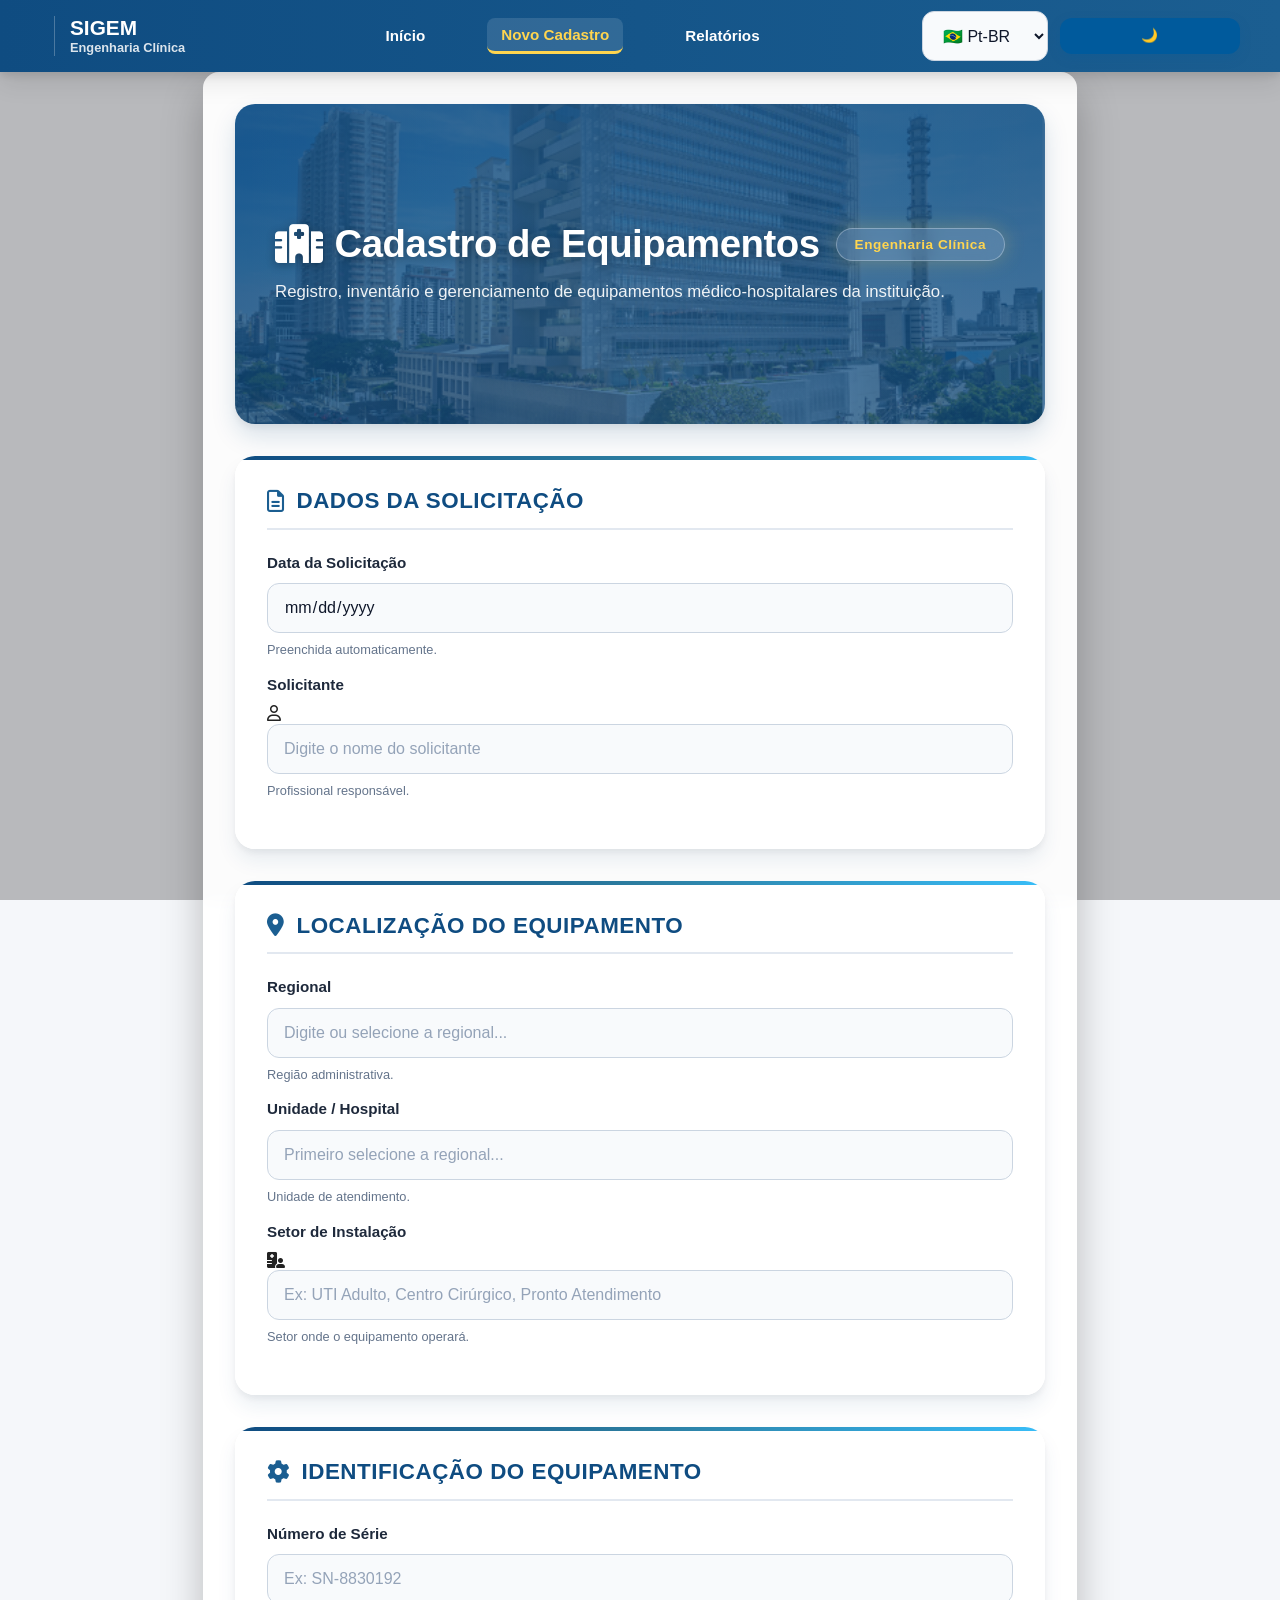
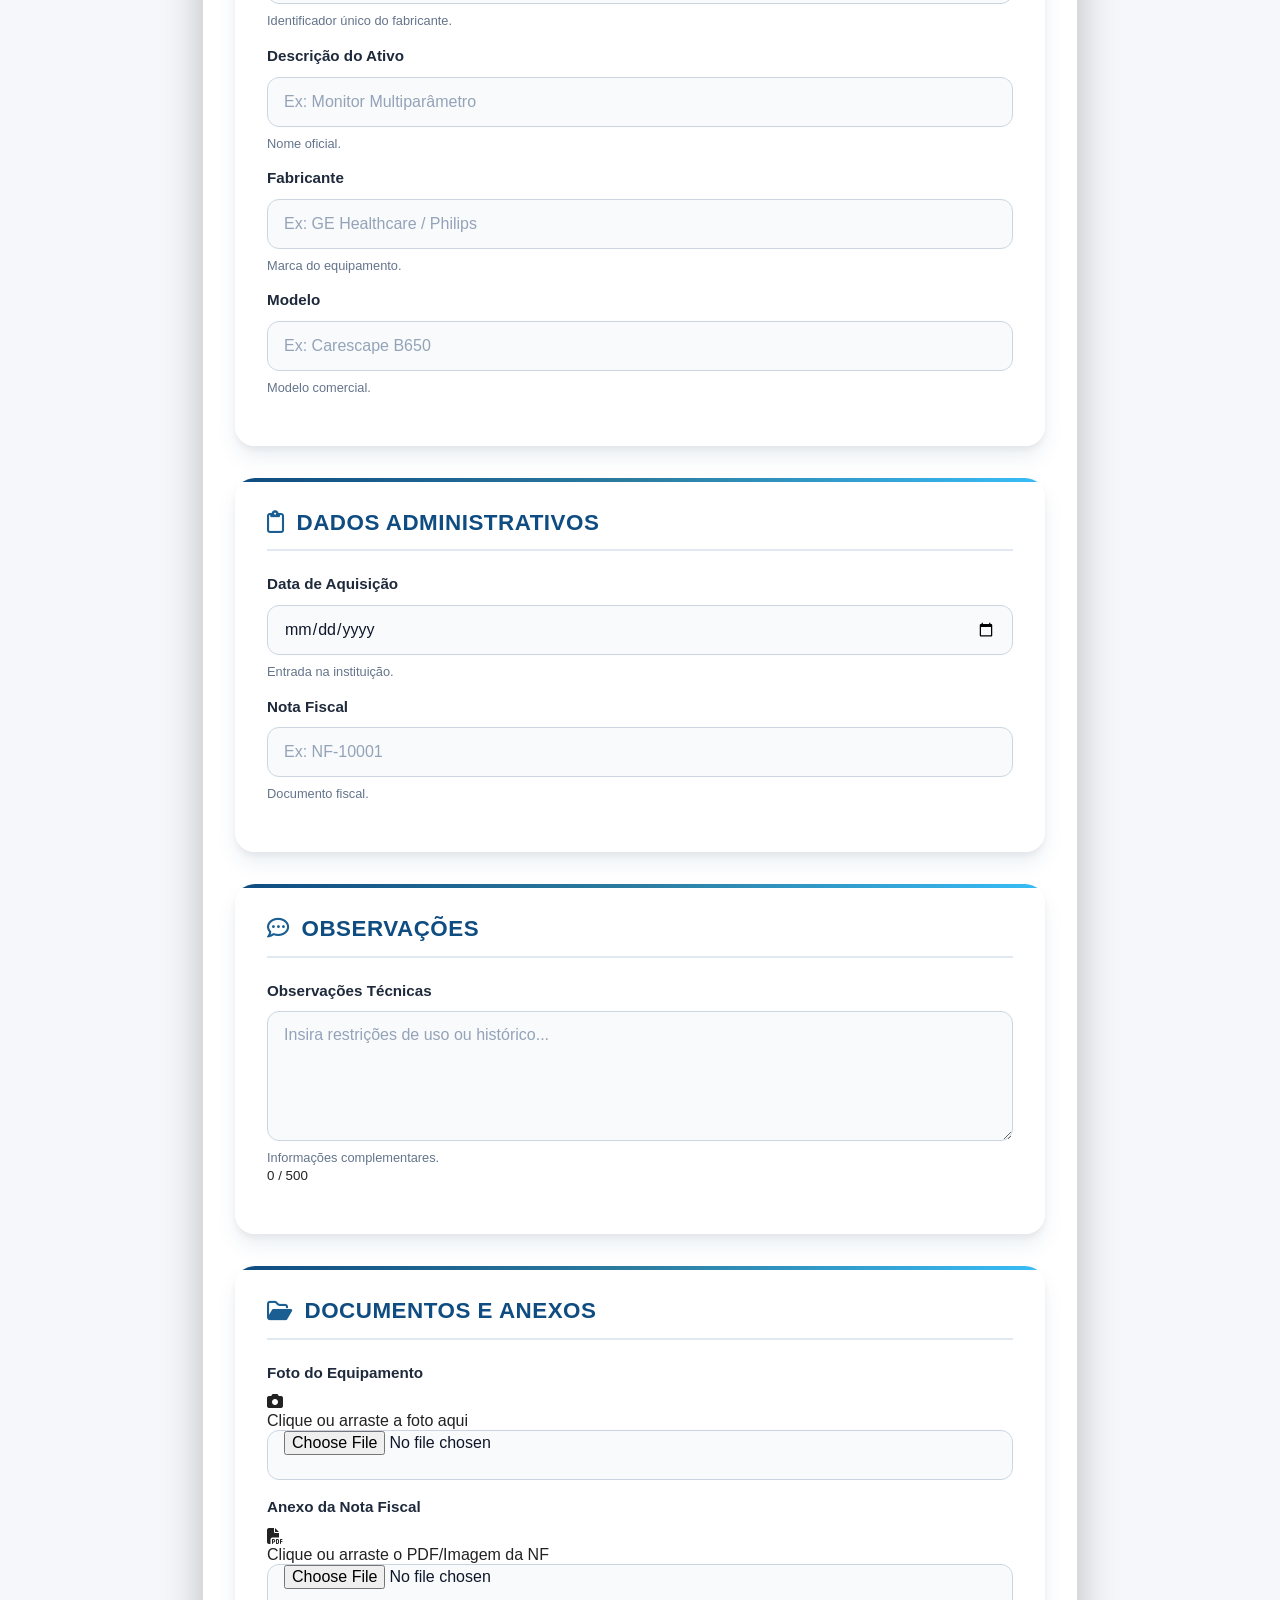
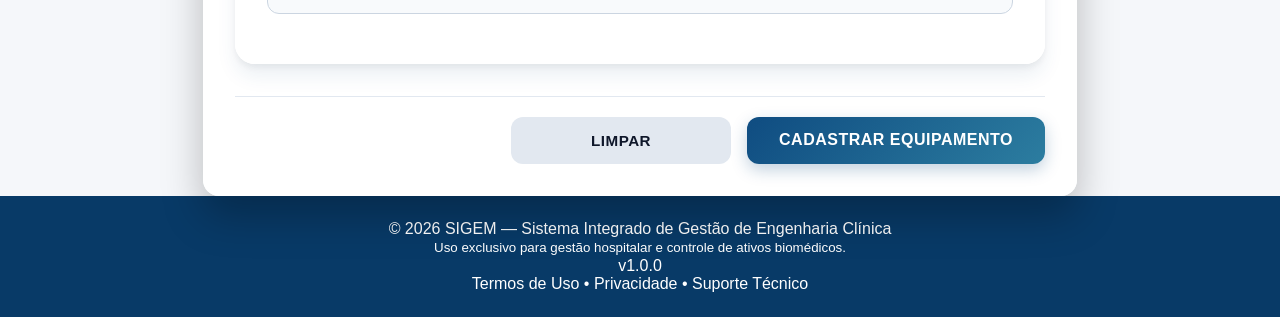
==== commit 48c7a8d4: "Adiciona central de ajuda, configuracoes e estrutura global do SIGEM" ====
--- a/paginas/cadastro-equipamentos/cadastro.html
+++ b/paginas/cadastro-equipamentos/cadastro.html
@@ -24,8 +24,9 @@
     <!-- Font Awesome Icons -->
     <link rel="stylesheet" href="https://cdnjs.cloudflare.com/ajax/libs/font-awesome/6.5.1/css/all.min.css">
 
-    <!-- 1. Reset Global de CSS -->
+    <!-- 1. Reset Global de CSS e Estilos Globais -->
     <link rel="stylesheet" href="styles/normalize.css">
+    <link rel="stylesheet" href="styles/global.css">
 
     <!-- 2. Tema Ativo (Alterna dinamicamente entre styles/claro.css e styles/escuro.css via temas.js) -->
     <link id="tema-css" rel="stylesheet" href="styles/claro.css">
@@ -349,11 +350,15 @@
         </div>
     </footer>
 
-    <!-- Scripts de Funcionalidade, Temas e Internacionalização -->
+    <!-- Scripts de Configuração, Funcionalidades, Temas e Internacionalização -->
+    <script src="scripts/configuracoes-globais.js"></script>
     <script src="scripts/regionais.js"></script>
     <script src="scripts/unidades.js"></script>
     <script src="scripts/temas.js"></script>
     <script src="scripts/idiomas.js"></script>
     <script src="scripts/cadastro.js"></script>
+    <link rel="stylesheet" href="styles/normalize.css">
+    <link rel="stylesheet" href="styles/global.css">
+    <link rel="stylesheet" href="styles/responsive.css">
 </body>
 </html>
--- a/paginas/cadastro-equipamentos/styles/claro.css
+++ b/paginas/cadastro-equipamentos/styles/claro.css
@@ -519,4 +519,55 @@
     clip: rect(0, 0, 0, 0);
     white-space: nowrap;
     border: 0;
+}
+
+/* ===================================================== */
+/* SIGEM - Fundo de Tela Corporativo com Imagem Hospitalar */
+/* ===================================================== */
+
+body {
+    background-image: 
+        linear-gradient(
+            rgba(15, 23, 42, 0.75),
+            rgba(15, 23, 42, 0.75)
+        ),
+        url('../assets/img/hospital.jpg');
+    
+    background-size: cover;
+    background-position: center;
+    background-attachment: fixed;
+    background-repeat: no-repeat;
+    
+    margin: 0;
+    padding: 40px 20px;
+    min-height: 100vh;
+}
+
+/* Container Centralizado do Formulário */
+.cadastro-container,
+.relatorios-container {
+    max-width: 1100px;
+    margin: 0 auto;
+    background: rgba(255, 255, 255, 0.96);
+    backdrop-filter: blur(10px);
+    border-radius: 16px;
+    padding: 32px;
+    box-shadow: 0 20px 40px rgba(0, 0, 0, 0.3);
+}
+
+/* Suporte para Modo Escuro (.dark-mode) */
+body.dark-mode .cadastro-container,
+body.dark-mode .relatorios-container {
+    background: rgba(30, 31, 36, 0.96);
+    color: #f8fafc;
+}
+
+/* Cabeçalho de Seção Utilitário */
+.header-dashboard-topo {
+    display: flex;
+    justify-content: space-between;
+    align-items: center;
+    flex-wrap: wrap;
+    gap: 16px;
+    margin-bottom: 24px;
 }
--- a/paginas/cadastro-equipamentos/styles/cadastro.css
+++ b/paginas/cadastro-equipamentos/styles/cadastro.css
@@ -478,4 +478,99 @@
 
     position: relative;
     z-index: 1;
+}
+
+/* ===================================================== */
+/* SIGEM - Fundo de Tela Corporativo com Imagem Hospitalar */
+/* ===================================================== */
+
+body {
+    background-image: 
+        linear-gradient(
+            rgba(15, 23, 42, 0.75),
+            rgba(15, 23, 42, 0.75)
+        ),
+        url('../assets/img/hospital.jpg');
+    
+    background-size: cover;
+    background-position: center;
+    background-attachment: fixed;
+    background-repeat: no-repeat;
+    
+    margin: 0;
+    padding: 40px 20px;
+    min-height: 100vh;
+}
+
+/* Container Centralizado do Formulário */
+.cadastro-container,
+.relatorios-container {
+    max-width: 1100px;
+    margin: 0 auto;
+    background: rgba(255, 255, 255, 0.96);
+    backdrop-filter: blur(10px);
+    border-radius: 16px;
+    padding: 32px;
+    box-shadow: 0 20px 40px rgba(0, 0, 0, 0.3);
+}
+
+/* Suporte para Modo Escuro (.dark-mode) */
+body.dark-mode .cadastro-container,
+body.dark-mode .relatorios-container {
+    background: rgba(30, 31, 36, 0.96);
+    color: #f8fafc;
+}
+
+/* Cabeçalho de Seção Utilitário */
+.header-dashboard-topo {
+    display: flex;
+    justify-content: space-between;
+    align-items: center;
+    flex-wrap: wrap;
+    gap: 16px;
+    margin-bottom: 24px;
+}
+
+
+/* ===================================================== */
+/* SIGEM - Fundo Corporativo com Imagem Hospitalar nas Laterais */
+/* ===================================================== */
+
+body {
+    background-image: url("../assets/img/hospital.jpg");
+    background-size: cover;
+    background-position: center;
+    background-attachment: fixed;
+    background-repeat: no-repeat;
+    margin: 0;
+    padding: 40px 20px;
+    min-height: 100vh;
+}
+
+body::before {
+    content: "";
+    position: fixed;
+    inset: 0;
+    background: rgba(0, 0, 0, 0.25);
+    pointer-events: none;
+    z-index: -1;
+}
+
+.cadastro-container,
+.relatorios-container {
+    max-width: 1000px;
+    margin: 0 auto;
+    background: rgba(255, 255, 255, 0.95);
+    backdrop-filter: blur(8px);
+    border-radius: 16px;
+    padding: 36px;
+    box-shadow: 0 20px 40px rgba(0, 0, 0, 0.25);
+    position: relative;
+    z-index: 1;
+}
+
+body.dark-mode .cadastro-container,
+body.dark-mode .relatorios-container {
+    background: rgba(30, 31, 36, 0.95);
+    color: #f8fafc;
 }
--- a/paginas/cadastro-equipamentos/styles/responsive.css
+++ b/paginas/cadastro-equipamentos/styles/responsive.css
@@ -193,4 +193,213 @@
     .relatorios-container {
         max-width: 1600px;
     }
+}
+
+/* ===================================================== */
+/* SIGEM - Adaptabilidade Responsiva (responsive.css)    */
+/* Apenas regras de layout, grids, flexbox e media queries*/
+/* ===================================================== */
+
+/* Reset global para cálculo exato de dimensões */
+*,
+*::before,
+*::after {
+    box-sizing: border-box;
+}
+
+/* ----------------------------------------------------- */
+/* 1. DISPOSITIVOS MÓVEIS (Até 767px)                     */
+/* ----------------------------------------------------- */
+@media screen and (max-width: 767px) {
+    
+    /* Layout Container com imagem nas laterais */
+    .cadastro-container,
+    .relatorios-container {
+        padding: 16px;
+        width: 100%;
+        margin: 0;
+        border-radius: 12px;
+    }
+
+    body {
+        padding: 12px 8px;
+    }
+
+    /* Cabeçalho Principal */
+    .header-principal {
+        flex-direction: column;
+        height: auto;
+        padding: 16px 20px;
+        gap: 14px;
+        text-align: center;
+    }
+
+    .logo-texto {
+        border-left: none;
+        border-top: 1px solid rgba(255, 255, 255, 0.25);
+        padding-left: 0;
+        padding-top: 8px;
+    }
+
+    .menu-principal {
+        flex-wrap: wrap;
+        justify-content: center;
+        gap: 12px;
+    }
+
+    /* Banner Hero com Tipografia Fluida (clamp) */
+    .cadastro-header-secao {
+        min-height: 220px;
+        padding: 24px 20px;
+        margin-bottom: 20px;
+    }
+
+    .cadastro-header-secao h1 {
+        font-size: clamp(1.6rem, 5vw, 2rem);
+    }
+
+    .header-titulo-wrapper {
+        flex-direction: column;
+        align-items: flex-start;
+        gap: 8px;
+    }
+
+    .header-dashboard-topo {
+        flex-direction: column;
+        align-items: flex-start;
+    }
+
+    /* Form Grids em Coluna Única */
+    .form-grid,
+    .form-grid-duplo,
+    #secao-resumo .form-grid {
+        grid-template-columns: 1fr;
+        gap: 16px;
+    }
+
+    .cadastro-secao {
+        padding: 20px;
+        margin-bottom: 20px;
+    }
+
+    /* Botões Ocupando Largura Total no Celular */
+    .form-acoes {
+        flex-direction: column;
+        gap: 12px;
+    }
+
+    .form-acoes .btn {
+        width: 100%;
+    }
+
+    .filtros-relatorio {
+        grid-template-columns: 1fr;
+    }
+}
+
+
+/* ----------------------------------------------------- */
+/* 2. TABLETS E ECRÃS MÉDIOS (768px até 1023px)          */
+/* ----------------------------------------------------- */
+@media screen and (min-width: 768px) and (max-width: 1023px) {
+
+    .cadastro-container,
+    .relatorios-container {
+        padding: 24px;
+        max-width: 90%;
+    }
+
+    .cadastro-header-secao {
+        min-height: 260px;
+        padding: 32px;
+    }
+
+    .cadastro-header-secao h1 {
+        font-size: clamp(1.6rem, 5vw, 2rem);
+    }
+
+    .form-grid,
+    .form-grid-duplo {
+        grid-template-columns: repeat(2, 1fr);
+        gap: 20px;
+    }
+
+    #secao-resumo .form-grid {
+        grid-template-columns: repeat(2, 1fr);
+    }
+
+    .form-acoes {
+        flex-direction: row;
+        justify-content: flex-end;
+    }
+
+    .form-acoes .btn {
+        width: auto;
+        min-width: 200px;
+    }
+}
+
+
+/* ----------------------------------------------------- */
+/* 3. DESKTOP / MONITORES FULL HD (1024px até 1399px)    */
+/* ----------------------------------------------------- */
+@media screen and (min-width: 1024px) {
+
+    .cadastro-container,
+    .relatorios-container {
+        max-width: 1100px;
+        margin: 0 auto;
+        padding: 32px;
+    }
+
+    .form-grid,
+    .form-grid-duplo {
+        grid-template-columns: repeat(2, 1fr);
+        gap: 24px;
+    }
+
+    #secao-resumo .form-grid {
+        grid-template-columns: repeat(3, 1fr);
+    }
+
+    .form-acoes .btn {
+        min-width: 220px;
+    }
+}
+
+
+/* ----------------------------------------------------- */
+/* 4. TELAS ULTRAWIDE (1400px até 1918px)                */
+/* ----------------------------------------------------- */
+@media screen and (min-width: 1400px) {
+
+    .cadastro-container,
+    .relatorios-container {
+        max-width: 1200px;
+    }
+
+    .form-grid {
+        grid-template-columns: repeat(3, 1fr);
+        gap: 24px;
+    }
+
+    .form-grid-duplo {
+        grid-template-columns: repeat(2, 1fr);
+    }
+
+    #secao-resumo .form-grid {
+        grid-template-columns: repeat(4, 1fr);
+    }
+}
+
+
+/* ----------------------------------------------------- */
+/* 5. MONITORES GIGANTES / TV (1920px ou mais)           */
+/* ----------------------------------------------------- */
+@media screen and (min-width: 1920px) {
+
+    .cadastro-container,
+    .relatorios-container {
+        max-width: 1300px;
+    }
 }
--- a/paginas/cadastro-equipamentos/styles/responsive.css
+++ b/paginas/cadastro-equipamentos/styles/responsive.css
@@ -193,4 +193,213 @@
     .relatorios-container {
         max-width: 1600px;
     }
+}
+
+/* ===================================================== */
+/* SIGEM - Adaptabilidade Responsiva (responsive.css)    */
+/* Apenas regras de layout, grids, flexbox e media queries*/
+/* ===================================================== */
+
+/* Reset global para cálculo exato de dimensões */
+*,
+*::before,
+*::after {
+    box-sizing: border-box;
+}
+
+/* ----------------------------------------------------- */
+/* 1. DISPOSITIVOS MÓVEIS (Até 767px)                     */
+/* ----------------------------------------------------- */
+@media screen and (max-width: 767px) {
+    
+    /* Layout Container com imagem nas laterais */
+    .cadastro-container,
+    .relatorios-container {
+        padding: 16px;
+        width: 100%;
+        margin: 0;
+        border-radius: 12px;
+    }
+
+    body {
+        padding: 12px 8px;
+    }
+
+    /* Cabeçalho Principal */
+    .header-principal {
+        flex-direction: column;
+        height: auto;
+        padding: 16px 20px;
+        gap: 14px;
+        text-align: center;
+    }
+
+    .logo-texto {
+        border-left: none;
+        border-top: 1px solid rgba(255, 255, 255, 0.25);
+        padding-left: 0;
+        padding-top: 8px;
+    }
+
+    .menu-principal {
+        flex-wrap: wrap;
+        justify-content: center;
+        gap: 12px;
+    }
+
+    /* Banner Hero com Tipografia Fluida (clamp) */
+    .cadastro-header-secao {
+        min-height: 220px;
+        padding: 24px 20px;
+        margin-bottom: 20px;
+    }
+
+    .cadastro-header-secao h1 {
+        font-size: clamp(1.6rem, 5vw, 2rem);
+    }
+
+    .header-titulo-wrapper {
+        flex-direction: column;
+        align-items: flex-start;
+        gap: 8px;
+    }
+
+    .header-dashboard-topo {
+        flex-direction: column;
+        align-items: flex-start;
+    }
+
+    /* Form Grids em Coluna Única */
+    .form-grid,
+    .form-grid-duplo,
+    #secao-resumo .form-grid {
+        grid-template-columns: 1fr;
+        gap: 16px;
+    }
+
+    .cadastro-secao {
+        padding: 20px;
+        margin-bottom: 20px;
+    }
+
+    /* Botões Ocupando Largura Total no Celular */
+    .form-acoes {
+        flex-direction: column;
+        gap: 12px;
+    }
+
+    .form-acoes .btn {
+        width: 100%;
+    }
+
+    .filtros-relatorio {
+        grid-template-columns: 1fr;
+    }
+}
+
+
+/* ----------------------------------------------------- */
+/* 2. TABLETS E ECRÃS MÉDIOS (768px até 1023px)          */
+/* ----------------------------------------------------- */
+@media screen and (min-width: 768px) and (max-width: 1023px) {
+
+    .cadastro-container,
+    .relatorios-container {
+        padding: 24px;
+        max-width: 90%;
+    }
+
+    .cadastro-header-secao {
+        min-height: 260px;
+        padding: 32px;
+    }
+
+    .cadastro-header-secao h1 {
+        font-size: clamp(1.6rem, 5vw, 2rem);
+    }
+
+    .form-grid,
+    .form-grid-duplo {
+        grid-template-columns: repeat(2, 1fr);
+        gap: 20px;
+    }
+
+    #secao-resumo .form-grid {
+        grid-template-columns: repeat(2, 1fr);
+    }
+
+    .form-acoes {
+        flex-direction: row;
+        justify-content: flex-end;
+    }
+
+    .form-acoes .btn {
+        width: auto;
+        min-width: 200px;
+    }
+}
+
+
+/* ----------------------------------------------------- */
+/* 3. DESKTOP / MONITORES FULL HD (1024px até 1399px)    */
+/* ----------------------------------------------------- */
+@media screen and (min-width: 1024px) {
+
+    .cadastro-container,
+    .relatorios-container {
+        max-width: 1100px;
+        margin: 0 auto;
+        padding: 32px;
+    }
+
+    .form-grid,
+    .form-grid-duplo {
+        grid-template-columns: repeat(2, 1fr);
+        gap: 24px;
+    }
+
+    #secao-resumo .form-grid {
+        grid-template-columns: repeat(3, 1fr);
+    }
+
+    .form-acoes .btn {
+        min-width: 220px;
+    }
+}
+
+
+/* ----------------------------------------------------- */
+/* 4. TELAS ULTRAWIDE (1400px até 1918px)                */
+/* ----------------------------------------------------- */
+@media screen and (min-width: 1400px) {
+
+    .cadastro-container,
+    .relatorios-container {
+        max-width: 1200px;
+    }
+
+    .form-grid {
+        grid-template-columns: repeat(3, 1fr);
+        gap: 24px;
+    }
+
+    .form-grid-duplo {
+        grid-template-columns: repeat(2, 1fr);
+    }
+
+    #secao-resumo .form-grid {
+        grid-template-columns: repeat(4, 1fr);
+    }
+}
+
+
+/* ----------------------------------------------------- */
+/* 5. MONITORES GIGANTES / TV (1920px ou mais)           */
+/* ----------------------------------------------------- */
+@media screen and (min-width: 1920px) {
+
+    .cadastro-container,
+    .relatorios-container {
+        max-width: 1300px;
+    }
 }
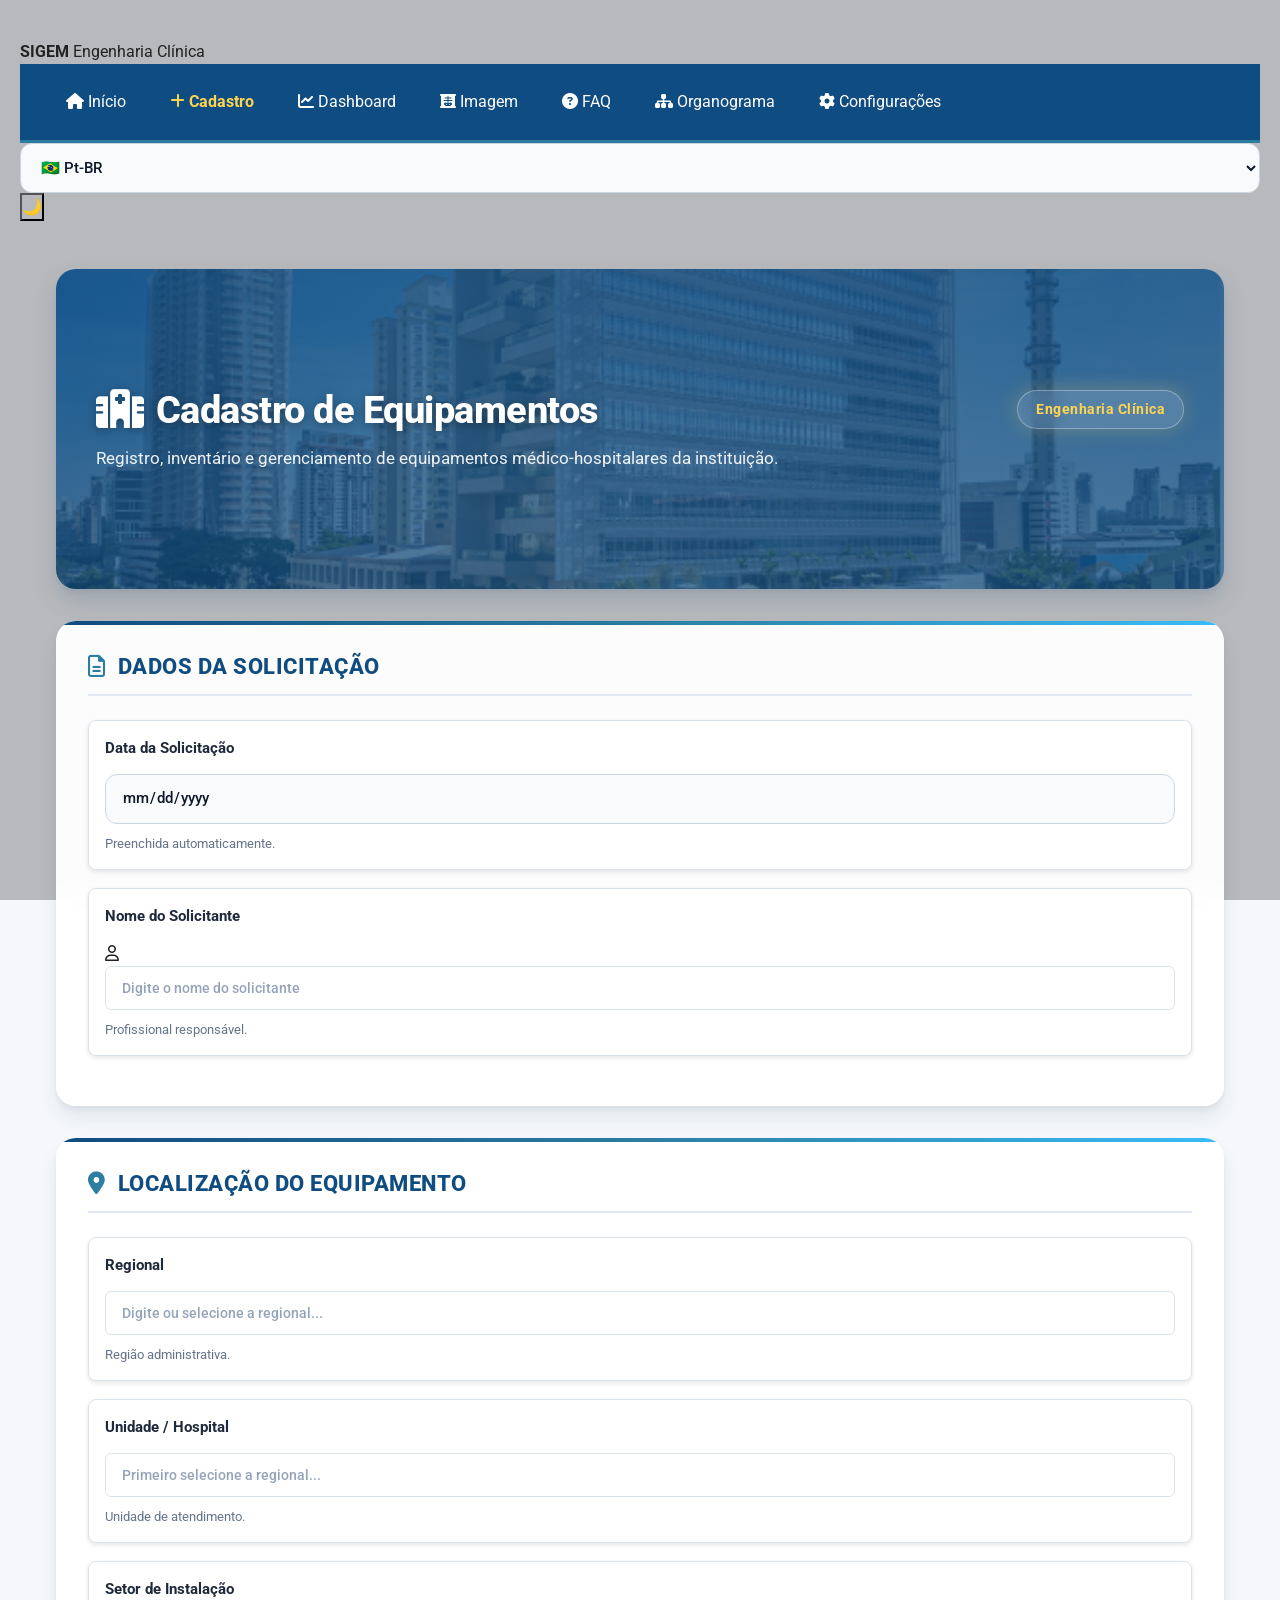
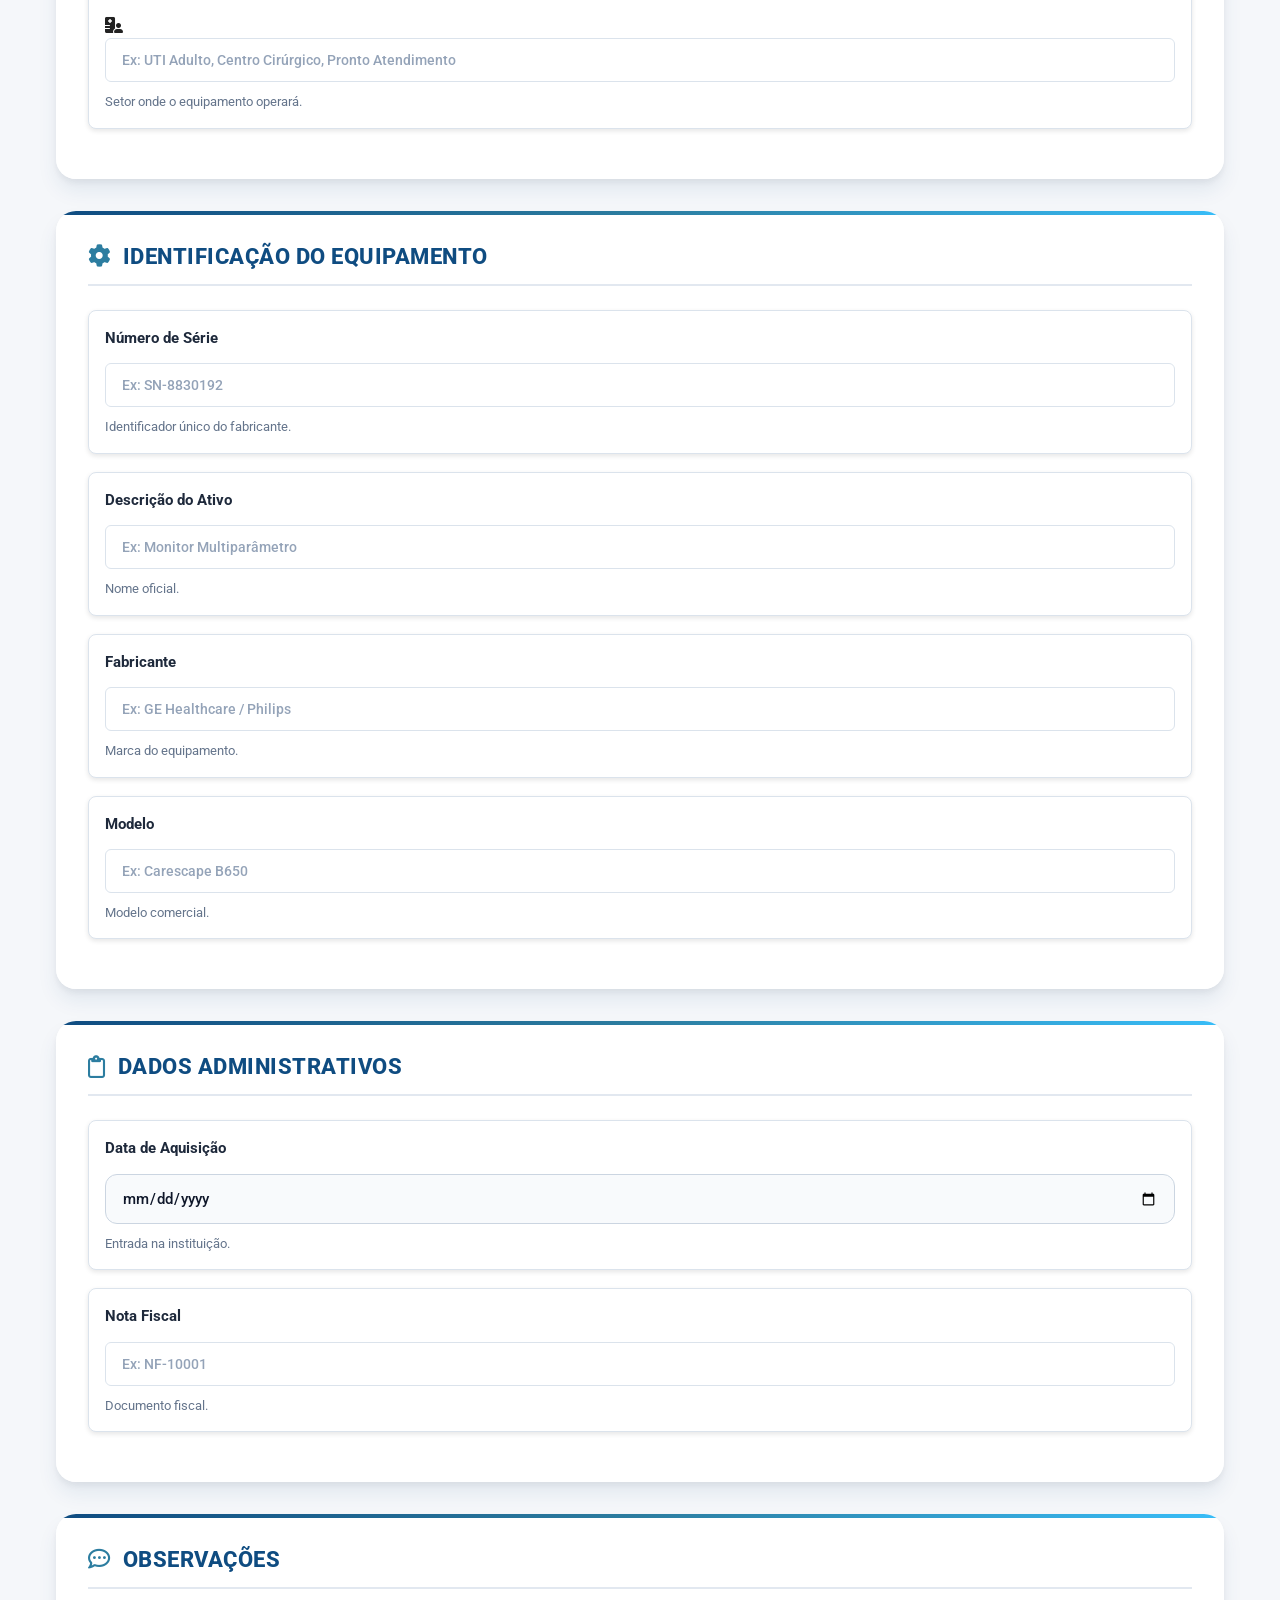
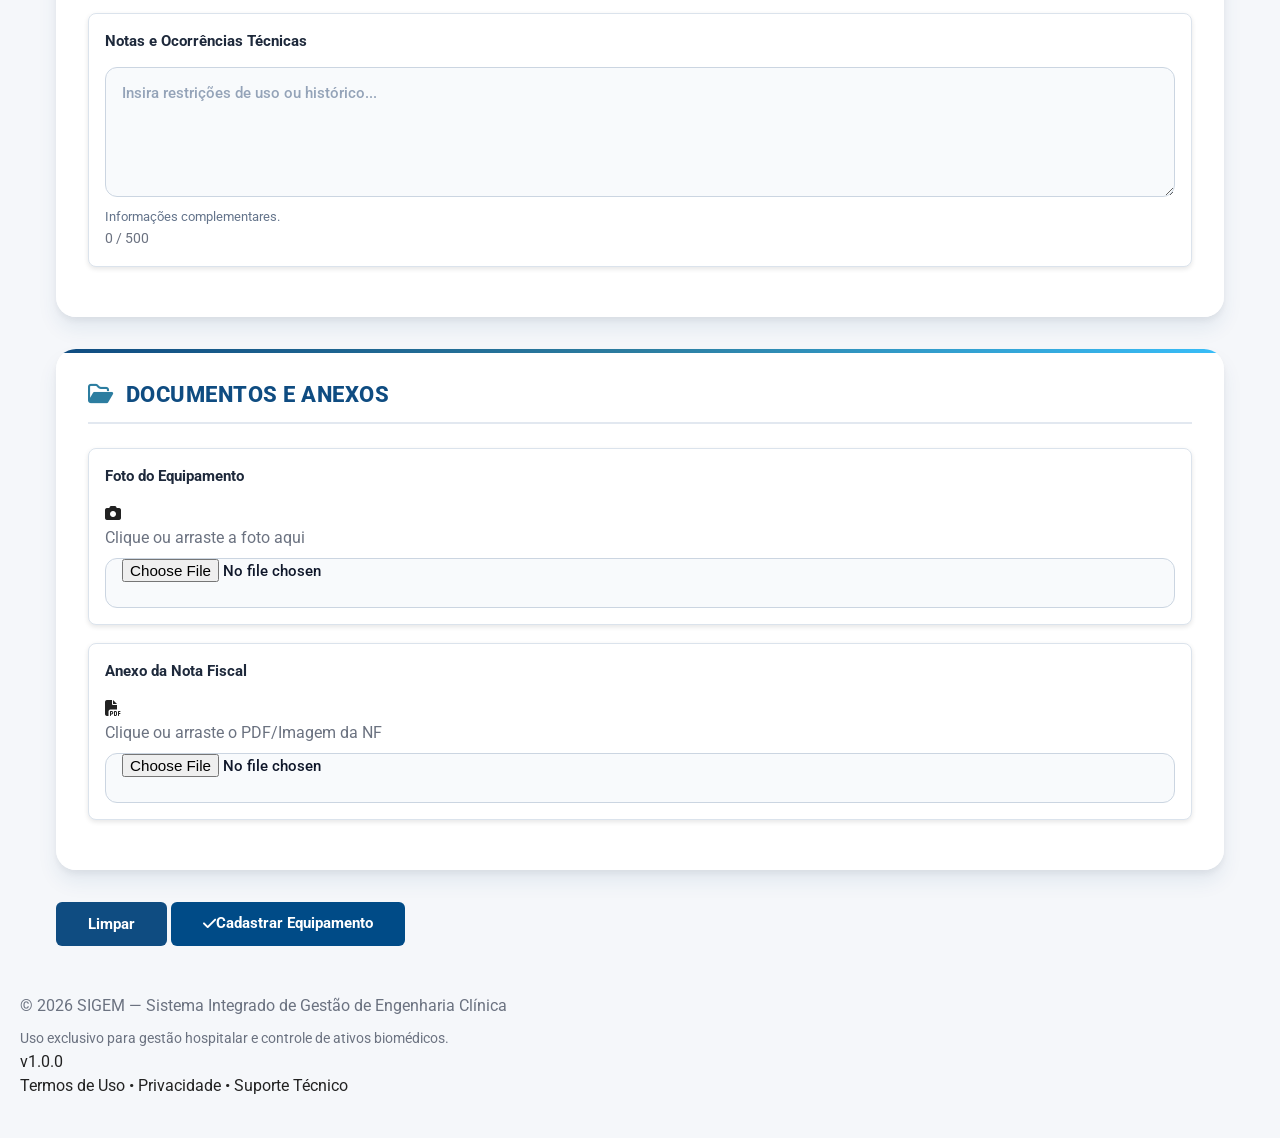
==== commit 2ef26018: "Atualiza estrutura do SIGEM" ====
--- a/paginas/cadastro-equipamentos/cadastro.html
+++ b/paginas/cadastro-equipamentos/cadastro.html
@@ -1,53 +1,50 @@
-<!-- ================================================= -->
-<!-- BLOCO 01 - CABEÇALHO E CONFIGURAÇÕES GERAIS       -->
-<!-- ================================================= -->
 <!DOCTYPE html>
 <html lang="pt-BR">
 <head>
     <meta charset="UTF-8">
     <meta name="viewport" content="width=device-width, initial-scale=1.0">
     <meta http-equiv="X-UA-Compatible" content="IE=edge">
-    <meta name="description" content="SIGEM - Sistema Integrado de Gestão de Engenharia Clínica. Módulo de Cadastro de Equipamentos Médico-Hospitalares.">
+    <meta name="description" content="SIGEM - Módulo de Cadastro de Equipamentos Médico-Hospitalares.">
     <meta name="author" content="Danilo Rafael da Silva Costa">
     <meta name="theme-color" content="#005A9C">
 
-    <title data-i18n="cadastroEquipamentos">Cadastro de Equipamentos - SIGEM</title>
+    <title data-i18n="cadastroEquipamentos">Cadastro de Equipamentos — SIGEM</title>
 
     <!-- Favicon do SIGEM -->
-    <link rel="icon" href="assets/img/logo.png" type="image/png">
-
-    <!-- Google Fonts: Inter -->
+    <link rel="icon" href="../../assets/img/logo.png" type="image/png">
+
+    <!-- Tipografia Oficial: Roboto -->
     <link rel="preconnect" href="https://fonts.googleapis.com">
     <link rel="preconnect" href="https://fonts.gstatic.com" crossorigin>
-    <link href="https://fonts.googleapis.com/css2?family=Inter:wght@400;500;600;700;800&display=swap" rel="stylesheet">
+    <link href="https://fonts.googleapis.com/css2?family=Roboto:wght@300;400;500;700&display=swap" rel="stylesheet">
 
     <!-- Font Awesome Icons -->
     <link rel="stylesheet" href="https://cdnjs.cloudflare.com/ajax/libs/font-awesome/6.5.1/css/all.min.css">
 
-    <!-- 1. Reset Global de CSS e Estilos Globais -->
-    <link rel="stylesheet" href="styles/normalize.css">
-    <link rel="stylesheet" href="styles/global.css">
-
-    <!-- 2. Tema Ativo (Alterna dinamicamente entre styles/claro.css e styles/escuro.css via temas.js) -->
-    <link id="tema-css" rel="stylesheet" href="styles/claro.css">
-
-    <!-- 3. Componentes, Header, Estrutura do Módulo e Responsividade -->
-    <link rel="stylesheet" href="styles/botoes.css">
-    <link rel="stylesheet" href="styles/header.css">
+    <!-- 1. Reset e Design System Global (Subindo 2 níveis para a pasta raiz /styles/) -->
+    <link rel="stylesheet" href="../../styles/normalize.css">
+    <link rel="stylesheet" href="../../styles/global.css">
+    <link rel="stylesheet" href="../../styles/botoes.css">
+    <link rel="stylesheet" href="../../styles/header.css">
+    <link rel="stylesheet" href="../../styles/responsive.css">
+
+    <!-- 2. Tema Ativo (Alterna dinamicamente via temas.js) -->
+    <link id="tema-css" rel="stylesheet" href="../../styles/claro.css">
+
+    <!-- 3. CSS Específico do Módulo (Se houver dentro da subpasta styles local) -->
     <link rel="stylesheet" href="styles/cadastro.css">
-    <link rel="stylesheet" href="styles/responsive.css">
 </head>
-<body id="cadastro-equipamento">
+<body id="sigem-app" class="sigem-pagina-interna">
 
     <!-- ================================================= -->
-    <!-- BLOCO 02 - MENU SUPERIOR CORPORATIVO              -->
+    <!-- MENU SUPERIOR CORPORATIVO (HEADER SIGEM)          -->
     <!-- ================================================= -->
     <header class="header-principal">
 
-        <!-- Área da Logo e Nome Institucional -->
+        <!-- Logo e Identidade Institucional -->
         <div class="logo-area">
-            <a href="dashboard.html" class="logo" title="Ir para o Início / Dashboard do SIGEM">
-                <img src="assets/img/logo.png" alt="Logo SIGEM" width="48" height="48" onerror="this.style.display='none'">
+            <a href="../../index.html" class="logo" title="Ir para o Início">
+                <img src="../../assets/img/logo.png" alt="Logo SIGEM" width="48" height="48" onerror="this.style.display='none'">
                 <div class="logo-texto">
                     <strong>SIGEM</strong>
                     <span>Engenharia Clínica</span>
@@ -55,22 +52,33 @@
             </a>
         </div>
 
-        <!-- Menu de Navegação Principal Corporativo -->
-        <nav class="menu-principal">
-            <a href="dashboard.html" data-i18n="menuInicio">
+        <!-- Menu de Navegação Direcionado para as Pastas Corretas -->
+        <nav class="menu-principal menu-navegacao">
+            <a href="../../index.html" data-i18n="menuInicio">
                 <i class="fa-solid fa-house"></i> Início
             </a>
-            <a href="cadastro.html" class="ativo" data-i18n="menuCadastro">
+            <a href="cadastro.html" class="active" data-i18n="menuCadastro">
                 <i class="fa-solid fa-plus"></i> Cadastro
             </a>
-            <a href="relatorios.html" data-i18n="menuRelatorios">
-                <i class="fa-solid fa-file-lines"></i> Relatórios
+            <a href="dashboard.html" data-i18n="menuDashboard">
+                <i class="fa-solid fa-chart-line"></i> Dashboard
+            </a>
+            <a href="../diagnostico-imagem/diagnostico-imagem.html" data-i18n="menuImagem">
+                <i class="fa-solid fa-x-ray"></i> Imagem
+            </a>
+            <a href="../faq/faq.html" data-i18n="menuFaq">
+                <i class="fa-solid fa-circle-question"></i> FAQ
+            </a>
+            <a href="../organograma/organograma.html" data-i18n="menuOrganograma">
+                <i class="fa-solid fa-sitemap"></i> Organograma
+            </a>
+            <a href="../../configuracoes.html" data-i18n="menuConfiguracoes">
+                <i class="fa-solid fa-gear"></i> Configurações
             </a>
         </nav>
 
-        <!-- Ações do Cabeçalho (Idioma e Troca de Tema Claro/Escuro) -->
+        <!-- Idioma e Alternador de Tema -->
         <div class="acoes">
-            <!-- Seletor de Idioma Internacional (i18n) -->
             <div class="seletor-idioma">
                 <select id="idioma" class="seletor-idioma-select" aria-label="Selecionar idioma">
                     <option value="pt-BR">🇧🇷 Pt-BR</option>
@@ -79,8 +87,7 @@
                 </select>
             </div>
 
-            <!-- Alternador de Tema (Claro / Escuro) -->
-            <button type="button" id="btn-troca-tema" class="btn btn-ghost btn-sm btn-icon" title="Alternar entre tema claro e escuro" aria-label="Alternar tema">
+            <button type="button" id="btn-troca-tema" class="btn btn-ghost btn-sm btn-icon" title="Alternar Tema" aria-label="Alternar tema">
                 <span id="icone-tema">🌙</span>
             </button>
         </div>
@@ -88,11 +95,11 @@
     </header>
 
     <!-- ================================================= -->
-    <!-- BLOCO 03 - APRESENTAÇÃO DO CADASTRO               -->
+    <!-- FORMULÁRIO DE CADASTRO                            -->
     <!-- ================================================= -->
-    <main class="cadastro-container">
-
-        <!-- Cabeçalho da Seção com Cartão Profissional -->
+    <main class="container">
+
+        <!-- Cabeçalho da Seção -->
         <div class="cadastro-header-secao">
             <div class="header-titulo-wrapper">
                 <h1>
@@ -100,18 +107,16 @@
                 </h1>
                 <span class="badge-clinica">Engenharia Clínica</span>
             </div>
-            <p class="subtitulo" data-i18n="subtituloEquipamentos">Registro, inventário e gerenciamento de equipamentos médico-hospitalares da instituição.</p>
+            <p class="subtitulo" data-i18n="subtituloEquipamentos">
+                Registro, inventário e gerenciamento de equipamentos médico-hospitalares da instituição.
+            </p>
         </div>
 
-        <!-- Início do Formulário Principal -->
         <form id="cadastroForm" novalidate>
 
-            <!-- ================================================= -->
-            <!-- BLOCO 04 - DADOS DA SOLICITAÇÃO & LOCALIZAÇÃO     -->
-            <!-- ================================================= -->
+            <!-- BLOCO 01 - SOLICITAÇÃO & LOCALIZAÇÃO -->
             <div class="form-grid-duplo">
-                <!-- Seção: Dados da Solicitação -->
-                <section class="cadastro-secao">
+                <section class="cadastro-secao section">
                     <h2>
                         <i class="fa-regular fa-file-lines secao-icone"></i>
                         Dados da Solicitação
@@ -120,7 +125,7 @@
                     <div class="form-grid">
                         <div class="form-group">
                             <label for="dataSolicitacao" class="obrigatorio" data-i18n="dataSolicitacao">Data da Solicitação</label>
-                            <input type="date" id="dataSolicitacao" name="dataSolicitacao" readonly class="readonly" required>
+                            <input type="date" id="dataSolicitacao" name="dataSolicitacao" readonly class="readonly input-full" required>
                             <small class="form-help" data-i18n="helpData">Preenchida automaticamente.</small>
                         </div>
 
@@ -128,15 +133,14 @@
                             <label for="solicitante" class="obrigatorio" data-i18n="solicitante">Nome do Solicitante</label>
                             <div class="input-icon">
                                 <i class="fa-regular fa-user"></i>
-                                <input type="text" id="solicitante" name="solicitante" placeholder="Digite o nome do solicitante" data-i18n-placeholder="placeholderSolicitante" spellcheck="false" required>
+                                <input type="text" id="solicitante" name="solicitante" class="input-full" placeholder="Digite o nome do solicitante" data-i18n-placeholder="placeholderSolicitante" spellcheck="false" required>
                             </div>
                             <small class="form-help" data-i18n="helpSolicitante">Profissional responsável.</small>
                         </div>
                     </div>
                 </section>
 
-                <!-- Seção: Localização do Equipamento -->
-                <section class="cadastro-secao">
+                <section class="cadastro-secao section">
                     <h2>
                         <i class="fa-solid fa-location-dot secao-icone"></i>
                         Localização do Equipamento
@@ -149,6 +153,7 @@
                                 type="text" 
                                 id="regional" 
                                 name="regional" 
+                                class="input-full"
                                 list="listaRegionais" 
                                 placeholder="Digite ou selecione a regional..." 
                                 required 
@@ -156,7 +161,7 @@
                                 spellcheck="false"
                             >
                             <datalist id="listaRegionais">
-                                <!-- Preenchido dinamicamente via regionais.js -->
+                                <!-- Preenchido via regionais.js -->
                             </datalist>
                             <small class="form-help" data-i18n="helpRegional">Região administrativa.</small>
                         </div>
@@ -167,6 +172,7 @@
                                 type="text" 
                                 id="unidade" 
                                 name="unidade" 
+                                class="input-full"
                                 list="listaUnidades" 
                                 placeholder="Primeiro selecione a regional..." 
                                 required 
@@ -175,21 +181,21 @@
                                 spellcheck="false"
                             >
                             <datalist id="listaUnidades">
-                                <!-- Preenchido dinamicamente via unidades.js -->
+                                <!-- Preenchido via unidades.js -->
                             </datalist>
                             <small class="form-help" data-i18n="helpUnidade">Unidade de atendimento.</small>
                         </div>
 
                         <div class="form-group" id="grupoOutraUnidade" style="display: none;">
                             <label for="unidadePersonalizada" class="obrigatorio" data-i18n="outraUnidade">Nome da Outra Unidade</label>
-                            <input type="text" id="unidadePersonalizada" name="unidadePersonalizada" placeholder="Digite o nome completo da unidade..." spellcheck="false">
+                            <input type="text" id="unidadePersonalizada" name="unidadePersonalizada" class="input-full" placeholder="Digite o nome completo da unidade..." spellcheck="false">
                         </div>
 
                         <div class="form-group campo-full">
                             <label for="setorInstalacao" class="obrigatorio" data-i18n="setorInstalacao">Setor de Instalação</label>
                             <div class="input-icon">
                                 <i class="fa-solid fa-hospital-user"></i>
-                                <input type="text" id="setorInstalacao" name="setorInstalacao" placeholder="Ex: UTI Adulto, Centro Cirúrgico, Pronto Atendimento" data-i18n-placeholder="placeholderSetor" spellcheck="false" required>
+                                <input type="text" id="setorInstalacao" name="setorInstalacao" class="input-full" placeholder="Ex: UTI Adulto, Centro Cirúrgico, Pronto Atendimento" data-i18n-placeholder="placeholderSetor" spellcheck="false" required>
                             </div>
                             <small class="form-help" data-i18n="helpSetor">Setor onde o equipamento operará.</small>
                         </div>
@@ -197,10 +203,8 @@
                 </section>
             </div>
 
-            <!-- ================================================= -->
-            <!-- BLOCO 05 - IDENTIFICAÇÃO DO EQUIPAMENTO           -->
-            <!-- ================================================= -->
-            <section class="cadastro-secao">
+            <!-- BLOCO 02 - IDENTIFICAÇÃO DO EQUIPAMENTO -->
+            <section class="cadastro-secao section">
                 <h2>
                     <i class="fa-solid fa-gear secao-icone"></i>
                     Identificação do Equipamento
@@ -209,36 +213,33 @@
                 <div class="form-grid">
                     <div class="form-group">
                         <label for="numeroSerie" class="obrigatorio" data-i18n="numeroSerie">Número de Série</label>
-                        <input type="text" id="numeroSerie" name="numeroSerie" placeholder="Ex: SN-8830192" data-i18n-placeholder="placeholderSerie" autocomplete="off" spellcheck="false" required>
+                        <input type="text" id="numeroSerie" name="numeroSerie" class="input-full" placeholder="Ex: SN-8830192" data-i18n-placeholder="placeholderSerie" autocomplete="off" spellcheck="false" required>
                         <small class="form-help" data-i18n="helpNumeroSerie">Identificador único do fabricante.</small>
                     </div>
 
                     <div class="form-group">
                         <label for="descricaoAtivo" class="obrigatorio" data-i18n="descricaoAtivo">Descrição do Ativo</label>
-                        <input type="text" id="descricaoAtivo" name="descricaoAtivo" maxlength="150" placeholder="Ex: Monitor Multiparâmetro" data-i18n-placeholder="placeholderDescricao" spellcheck="false" required>
+                        <input type="text" id="descricaoAtivo" name="descricaoAtivo" class="input-full" maxlength="150" placeholder="Ex: Monitor Multiparâmetro" data-i18n-placeholder="placeholderDescricao" spellcheck="false" required>
                         <small class="form-help" data-i18n="helpDescricao">Nome oficial.</small>
                     </div>
 
                     <div class="form-group">
                         <label for="fabricante" class="obrigatorio" data-i18n="fabricante">Fabricante</label>
-                        <input type="text" id="fabricante" name="fabricante" placeholder="Ex: GE Healthcare / Philips" data-i18n-placeholder="placeholderFabricante" spellcheck="false" required>
+                        <input type="text" id="fabricante" name="fabricante" class="input-full" placeholder="Ex: GE Healthcare / Philips" data-i18n-placeholder="placeholderFabricante" spellcheck="false" required>
                         <small class="form-help" data-i18n="helpFabricante">Marca do equipamento.</small>
                     </div>
 
                     <div class="form-group">
                         <label for="modelo" class="obrigatorio" data-i18n="modelo">Modelo</label>
-                        <input type="text" id="modelo" name="modelo" placeholder="Ex: Carescape B650" data-i18n-placeholder="placeholderModelo" spellcheck="false" required>
+                        <input type="text" id="modelo" name="modelo" class="input-full" placeholder="Ex: Carescape B650" data-i18n-placeholder="placeholderModelo" spellcheck="false" required>
                         <small class="form-help" data-i18n="helpModelo">Modelo comercial.</small>
                     </div>
                 </div>
             </section>
 
-            <!-- ================================================= -->
-            <!-- BLOCO 06 - DADOS ADMINISTRATIVOS & OBSERVAÇÕES    -->
-            <!-- ================================================= -->
+            <!-- BLOCO 03 - ADMINISTRATIVO & OBSERVAÇÕES -->
             <div class="form-grid-duplo">
-                <!-- Seção: Dados Administrativos -->
-                <section class="cadastro-secao">
+                <section class="cadastro-secao section">
                     <h2>
                         <i class="fa-regular fa-clipboard secao-icone"></i>
                         Dados Administrativos
@@ -247,20 +248,19 @@
                     <div class="form-grid">
                         <div class="form-group">
                             <label for="dataAquisicao" class="obrigatorio" data-i18n="dataAquisicao">Data de Aquisição</label>
-                            <input type="date" id="dataAquisicao" name="dataAquisicao" required>
+                            <input type="date" id="dataAquisicao" name="dataAquisicao" class="input-full" required>
                             <small class="form-help" data-i18n="helpDataAquisicao">Entrada na instituição.</small>
                         </div>
 
                         <div class="form-group">
                             <label for="notaFiscal" class="obrigatorio" data-i18n="notaFiscal">Nota Fiscal</label>
-                            <input type="text" id="notaFiscal" name="notaFiscal" placeholder="Ex: NF-10001" maxlength="50" autocomplete="off" spellcheck="false" required>
+                            <input type="text" id="notaFiscal" name="notaFiscal" class="input-full" placeholder="Ex: NF-10001" maxlength="50" autocomplete="off" spellcheck="false" required>
                             <small class="form-help" data-i18n="helpNotaFiscal">Documento fiscal.</small>
                         </div>
                     </div>
                 </section>
 
-                <!-- Seção: Observações Técnicas -->
-                <section class="cadastro-secao">
+                <section class="cadastro-secao section">
                     <h2>
                         <i class="fa-regular fa-comment-dots secao-icone"></i>
                         Observações
@@ -269,7 +269,7 @@
                     <div class="form-grid">
                         <div class="form-group campo-full">
                             <label for="observacoes" data-i18n="observacoes">Notas e Ocorrências Técnicas</label>
-                            <textarea id="observacoes" name="observacoes" maxlength="500" placeholder="Insira restrições de uso ou histórico..."></textarea>
+                            <textarea id="observacoes" name="observacoes" class="input-full" maxlength="500" placeholder="Insira restrições de uso ou histórico..."></textarea>
                             <div class="form-help-contador">
                                 <small class="form-help">Informações complementares.</small>
                                 <small id="contadorObservacoes" class="contador-caracteres">0 / 500</small>
@@ -279,10 +279,8 @@
                 </section>
             </div>
 
-            <!-- ================================================= -->
-            <!-- BLOCO 07 - DOCUMENTOS E ANEXOS                    -->
-            <!-- ================================================= -->
-            <section class="cadastro-secao">
+            <!-- BLOCO 04 - DOCUMENTOS E ANEXOS -->
+            <section class="cadastro-secao section">
                 <h2>
                     <i class="fa-regular fa-folder-open secao-icone"></i>
                     Documentos e Anexos
@@ -309,27 +307,21 @@
                 </div>
             </section>
 
-            <!-- ================================================= -->
-            <!-- BLOCO 08 - BOTÕES DE AÇÃO DO FORMULÁRIO           -->
-            <!-- ================================================= -->
-            <div class="form-acoes">
-                <button type="reset" class="btn btn-secundario" id="btnCancelar">
+            <!-- BLOCO 05 - AÇÕES -->
+            <div class="acoes-formulario">
+                <button type="reset" class="btn btn-secondary" id="btnCancelar">
                     Limpar
                 </button>
 
-                <div class="grupo-botoes-direita">
-                    <button type="submit" class="btn btn-principal" id="btnSalvar">
-                        Cadastrar Equipamento
-                    </button>
-                </div>
+                <button type="submit" class="btn btn-primary" id="btnSalvar">
+                    <i class="fa-solid fa-check"></i> Cadastrar Equipamento
+                </button>
             </div>
 
         </form>
     </main>
 
-    <!-- ================================================= -->
-    <!-- BLOCO 09 - RODAPÉ INSTITUCIONAL                   -->
-    <!-- ================================================= -->
+    <!-- RODAPÉ INSTITUCIONAL -->
     <footer class="rodape-institucional">
         <div class="rodape-container">
             <div class="rodape-info">
@@ -350,15 +342,12 @@
         </div>
     </footer>
 
-    <!-- Scripts de Configuração, Funcionalidades, Temas e Internacionalização -->
-    <script src="scripts/configuracoes-globais.js"></script>
-    <script src="scripts/regionais.js"></script>
-    <script src="scripts/unidades.js"></script>
-    <script src="scripts/temas.js"></script>
-    <script src="scripts/idiomas.js"></script>
-    <script src="scripts/cadastro.js"></script>
-    <link rel="stylesheet" href="styles/normalize.css">
-    <link rel="stylesheet" href="styles/global.css">
-    <link rel="stylesheet" href="styles/responsive.css">
+    <!-- SCRIPTS (Buscando da pasta raiz /scripts/ subindo 2 níveis) -->
+    <script src="../../scripts/configuracoes-globais.js"></script>
+    <script src="../../scripts/regionais.js"></script>
+    <script src="../../scripts/unidades.js"></script>
+    <script src="../../scripts/temas.js"></script>
+    <script src="../../scripts/idiomas.js"></script>
+    <script src="../../scripts/cadastro.js"></script>
 </body>
 </html>
--- a/styles/global.css
+++ b/styles/global.css
@@ -0,0 +1,218 @@
+/* ==========================================
+   SIGEM - ESTILO GLOBAL
+   ========================================== */
+
+/* 1. VARIÁVEIS DE TEMA (LIGHT MODE - PADRÃO) */
+:root {
+    --primary-color: #1d8cf8;
+    --primary-hover: #1770d2;
+    --bg-page: #f4f7fb;
+    --bg-card: #ffffff;
+    --text-primary: #1f2937;
+    --text-secondary: #6b7280;
+    --border-color: #dbe3ec;
+    --success-bg: #d1e7dd;
+    --success-text: #0f5132;
+}
+
+/* 2. TEMA ESCURO (DARK MODE) */
+body.dark-mode {
+    --bg-page: #111827;
+    --bg-card: #1f2937;
+    --text-primary: #f9fafb;
+    --text-secondary: #cbd5e1;
+    --border-color: #374151;
+}
+
+/* 3. RESET UNIVERSAL */
+*,
+*::before,
+*::after {
+    margin: 0;
+    padding: 0;
+    box-sizing: border-box;
+}
+
+/* 4. BASE DA PÁGINA */
+body {
+    background: var(--bg-page);
+    color: var(--text-primary);
+    font-family: "Segoe UI", Arial, sans-serif;
+    min-height: 100vh;
+    line-height: 1.5;
+    transition: background-color 0.3s ease, color 0.3s ease;
+}
+
+/* 5. NAVEGAÇÃO */
+.menu-navegacao {
+    background: #0f172a;
+    padding: 15px 25px;
+    display: flex;
+    gap: 12px;
+    flex-wrap: wrap;
+    border-bottom: 3px solid var(--primary-color);
+}
+
+.menu-navegacao a {
+    color: #ffffff;
+    text-decoration: none;
+    padding: 10px 14px;
+    border-radius: 6px;
+    transition: background-color 0.2s ease, color 0.2s ease;
+}
+
+.menu-navegacao a:hover {
+    background: rgba(255, 255, 255, 0.12);
+}
+
+.menu-navegacao a.active {
+    background: var(--primary-color);
+    color: #ffffff;
+    font-weight: 600;
+}
+
+/* 6. LAYOUT & CONTAINERS */
+.container {
+    max-width: 1200px;
+    margin: 30px auto;
+    padding: 25px;
+    width: 100%;
+}
+
+/* 7. TIPOGRAFIA BASE */
+h1 {
+    color: var(--primary-color);
+    margin-bottom: 10px;
+}
+
+p {
+    color: var(--text-secondary);
+}
+
+/* 8. FORMULÁRIOS & INPUTS */
+.form-group {
+    background: var(--bg-card);
+    padding: 20px;
+    border-radius: 10px;
+    border: 1px solid var(--border-color);
+    margin-bottom: 20px;
+    box-shadow: 0 2px 8px rgba(0, 0, 0, 0.05);
+}
+
+.form-group label {
+    display: block;
+    font-weight: 600;
+    margin-bottom: 8px;
+}
+
+input[type="text"],
+input[type="url"],
+select {
+    width: 100%;
+    padding: 12px;
+    background: var(--bg-card);
+    color: var(--text-primary);
+    border: 1px solid var(--border-color);
+    border-radius: 6px;
+    font-size: 14px;
+}
+
+select:focus,
+input:focus {
+    outline: none;
+    border-color: var(--primary-color);
+    box-shadow: 0 0 8px rgba(29, 140, 248, 0.2);
+}
+
+/* Radios e Checkboxes */
+.options-group {
+    display: flex;
+    flex-wrap: wrap;
+    gap: 15px;
+}
+
+.radio-option {
+    display: flex;
+    align-items: center;
+    gap: 6px;
+}
+
+input[type="checkbox"] {
+    margin-right: 8px;
+}
+
+/* Botões */
+#btnSalvar {
+    background: var(--primary-color);
+    color: #ffffff;
+    border: none;
+    padding: 14px 24px;
+    border-radius: 8px;
+    cursor: pointer;
+    font-size: 15px;
+    font-weight: 600;
+    transition: transform 0.2s ease, background-color 0.2s ease;
+}
+
+#btnSalvar:hover {
+    background: var(--primary-hover);
+    transform: translateY(-2px);
+}
+
+/* Mensagens de Feedback */
+#msgSucesso {
+    margin-top: 15px;
+    background: var(--success-bg);
+    color: var(--success-text);
+    padding: 14px;
+    border-radius: 6px;
+}
+
+/* 9. CARDS E GRID DA HOME */
+.grid-atalhos {
+    display: grid;
+    grid-template-columns: repeat(auto-fit, minmax(280px, 1fr));
+    gap: 20px;
+}
+
+.card-atalho {
+    background: var(--bg-card);
+    border-radius: 10px;
+    padding: 25px;
+    text-decoration: none;
+    color: inherit;
+    border: 1px solid var(--border-color);
+    box-shadow: 0 2px 10px rgba(0, 0, 0, 0.08);
+    transition: transform 0.2s ease, box-shadow 0.2s ease;
+}
+
+.card-atalho:hover {
+    transform: translateY(-4px);
+    box-shadow: 0 8px 20px rgba(0, 0, 0, 0.15);
+}
+
+.card-atalho h3 {
+    color: var(--primary-color);
+    margin-bottom: 10px;
+}
+
+.icone {
+    font-size: 2.5rem;
+    display: block;
+    margin-bottom: 10px;
+}
+
+/* 10. MEDIA QUERIES (RESPONSIVIDADE) */
+@media (max-width: 768px) {
+    .container {
+        padding: 15px;
+    }
+
+    .menu-navegacao {
+        flex-direction: column;
+    }
+
+    .options-group {
+        flex-direction: column;
+    }
+}
--- a/styles/responsive.css
+++ b/styles/responsive.css
@@ -0,0 +1,618 @@
+/* ==========================================================================
+   DESIGN SYSTEM SIGEM - ESTILO GLOBAL UNIFICADO (HOSPITALAR CORPORATIVO)
+   ========================================================================== */
+
+/* --------------------------------------------------------------------------
+   1. VARIÁVEIS DE TEMA & TOKENS (LIGHT MODE - PADRÃO)
+   -------------------------------------------------------------------------- */
+:root {
+    /* Cores Institucionais e Primárias */
+    --primary-color: #0F4C81;          /* Header, Footer, Menu, Títulos */
+    --primary-hover: #00335B;
+    --secondary-color: #2C7DA0;        /* Informações secundárias, cards, estatísticas */
+    --accent-success: #2A9D8F;         /* Destaques e confirmações de sucesso */
+
+    /* Botões & Acessibilidade */
+    --btn-primary-bg: #004B87;
+    --btn-primary-hover: #00335B;
+    --focus-outline: #FFBF47;          /* Navegação por teclado / Acessibilidade */
+    --link-active: #FFD54F;           /* Estado ativo no menu */
+
+    /* Neutros & Superfícies */
+    --bg-page: #F5F7FA;
+    --bg-card: #FFFFFF;
+    --text-primary: #222222;
+    --text-secondary: #6B7280;
+    --border-color: #DBE3EC;
+
+    /* Feedbacks, Alertas & Badges Contextuais */
+    --success-bg: #D1E7DD;
+    --success-text: #0F5132;
+    --warning-bg: #FFF3CD;
+    --warning-text: #856404;
+    --danger-bg: #F8D7DA;
+    --danger-text: #842029;
+    --info-bg: #CFF4FC;
+    --info-text: #055160;
+
+    /* Pesos de Fonte */
+    --font-regular: 400;
+    --font-medium: 500;
+    --font-semibold: 600;
+    --font-bold: 700;
+
+    /* Escala de Espaçamento Base (1rem = 16px) */
+    --space-xs: 0.25rem;  /* 4px */
+    --space-sm: 0.5rem;   /* 8px */
+    --space-md: 1.00rem;  /* 16px */
+    --space-lg: 2.00rem;  /* 32px */
+    --space-xl: 3.00rem;  /* 48px */
+
+    /* Raios de Borda (Border-Radius) */
+    --radius-sm: 4px;
+    --radius-md: 6px;
+    --radius-lg: 8px;
+
+    /* Sombras (Box Shadows) */
+    --shadow-card: 0 2px 5px rgba(0, 0, 0, 0.10);
+    --shadow-hover: 0 8px 20px rgba(0, 0, 0, 0.15);
+    --shadow-modal: 0 10px 30px rgba(0, 0, 0, 0.20);
+
+    /* Dimensões de Container */
+    --container-sm: 768px;
+    --container-md: 992px;
+    --container-lg: 1200px;
+    --container-xl: 1400px;
+
+    /* Dimensões Padrão de Controles */
+    --control-height: 44px;             /* Altura oficial de Inputs e Botões */
+
+    /* Camadas (Escala Z-Index) */
+    --z-dropdown: 100;
+    --z-sticky: 500;
+    --z-modal-backdrop: 900;
+    --z-modal: 1000;
+    --z-loading: 9999;
+
+    /* Transições Oficiais */
+    --transition-fast: 0.2s ease;
+    --transition-normal: 0.3s ease;
+    --transition-slow: 0.5s ease;
+}
+
+/* --------------------------------------------------------------------------
+   2. TEMA ESCURO (DARK MODE)
+   -------------------------------------------------------------------------- */
+body.dark-mode {
+    --bg-page: #111827;
+    --bg-card: #1F2937;
+    --text-primary: #F9FAFB;
+    --text-secondary: #CBD5E1;
+    --border-color: #374151;
+}
+
+/* --------------------------------------------------------------------------
+   3. RESET UNIVERSAL & BASE DA PÁGINA
+   -------------------------------------------------------------------------- */
+*,
+*::before,
+*::after {
+    margin: 0;
+    padding: 0;
+    box-sizing: border-box;
+}
+
+body {
+    background: var(--bg-page);
+    color: var(--text-primary);
+    font-family: "Roboto", sans-serif;
+    font-size: 16px;
+    font-weight: var(--font-regular);
+    line-height: 1.5;
+    min-height: 100vh;
+    transition: background-color var(--transition-normal), color var(--transition-normal);
+}
+
+/* --------------------------------------------------------------------------
+   4. ESCALA TIPOGRÁFICA
+   -------------------------------------------------------------------------- */
+h1, h2, h3, h4, h5, h6 {
+    color: var(--primary-color);
+    margin-bottom: var(--space-sm);
+    line-height: 1.2;
+}
+
+h1 { font-size: 32px; font-weight: var(--font-bold); }
+h2 { font-size: 28px; font-weight: var(--font-bold); }
+h3 { font-size: 24px; font-weight: var(--font-semibold); }
+h4 { font-size: 20px; font-weight: var(--font-semibold); }
+h5 { font-size: 18px; font-weight: var(--font-semibold); }
+h6 { font-size: 16px; font-weight: var(--font-semibold); }
+
+p {
+    color: var(--text-secondary);
+    font-size: 16px;
+    margin-bottom: var(--space-sm);
+}
+
+small,
+.text-small {
+    font-size: 14px;
+    color: var(--text-secondary);
+}
+
+/* --------------------------------------------------------------------------
+   5. NAVEGAÇÃO & HEADER
+   -------------------------------------------------------------------------- */
+.menu-navegacao {
+    background: var(--primary-color);
+    padding: var(--space-md) var(--space-lg);
+    display: flex;
+    align-items: center;
+    gap: var(--space-md);
+    flex-wrap: wrap;
+    border-bottom: 3px solid var(--secondary-color);
+    position: relative;
+    z-index: var(--z-sticky);
+}
+
+.menu-navegacao a {
+    color: #FFFFFF;
+    text-decoration: none;
+    padding: 10px 14px;
+    border-radius: var(--radius-md);
+    transition: background-color var(--transition-fast), color var(--transition-fast);
+}
+
+.menu-navegacao a:hover {
+    background: rgba(255, 255, 255, 0.15);
+}
+
+.menu-navegacao a.active {
+    color: var(--link-active);
+    font-weight: var(--font-bold);
+}
+
+/* --------------------------------------------------------------------------
+   6. LAYOUT, CONTAINERS & BREADCRUMBS
+   -------------------------------------------------------------------------- */
+.container {
+    max-width: var(--container-lg);
+    margin: var(--space-lg) auto;
+    padding: var(--space-md);
+    width: 100%;
+}
+
+.container-sm { max-width: var(--container-sm); }
+.container-md { max-width: var(--container-md); }
+.container-xl { max-width: var(--container-xl); }
+
+.section {
+    margin-bottom: var(--space-xl);
+}
+
+/* Breadcrumb */
+.breadcrumb {
+    display: flex;
+    align-items: center;
+    gap: var(--space-sm);
+    list-style: none;
+    font-size: 14px;
+    color: var(--text-secondary);
+    margin-bottom: var(--space-md);
+}
+
+.breadcrumb li + li::before {
+    content: ">";
+    margin-right: var(--space-sm);
+    color: var(--text-secondary);
+}
+
+.breadcrumb a {
+    color: var(--primary-color);
+    text-decoration: none;
+}
+
+.breadcrumb a:hover {
+    text-decoration: underline;
+}
+
+.breadcrumb .active {
+    color: var(--text-primary);
+    font-weight: var(--font-semibold);
+}
+
+/* --------------------------------------------------------------------------
+   7. FORMULÁRIOS, INPUTS & LARGURAS
+   -------------------------------------------------------------------------- */
+.form-group {
+    background: var(--bg-card);
+    padding: var(--space-md);
+    border-radius: var(--radius-lg);
+    border: 1px solid var(--border-color);
+    margin-bottom: var(--space-md);
+    box-shadow: var(--shadow-card);
+}
+
+.form-group label {
+    display: block;
+    font-weight: var(--font-bold);
+    margin-bottom: var(--space-sm);
+    color: var(--text-primary);
+}
+
+input[type="text"],
+input[type="url"],
+input[type="email"],
+input[type="password"],
+input[type="number"],
+select {
+    width: 100%;
+    height: var(--control-height);
+    padding: 0 var(--space-md);
+    background: var(--bg-card);
+    color: var(--text-primary);
+    border: 1px solid var(--border-color);
+    border-radius: var(--radius-md);
+    font-size: 14px;
+    font-family: inherit;
+    transition: border-color var(--transition-fast), box-shadow var(--transition-fast);
+}
+
+.input-sm { max-width: 200px; }
+.input-md { max-width: 400px; }
+.input-lg { max-width: 600px; }
+.input-full { width: 100%; }
+
+select:focus,
+input:focus,
+a:focus,
+button:focus {
+    outline: 3px solid var(--focus-outline);
+    outline-offset: 2px;
+    border-color: var(--primary-color);
+}
+
+.options-group {
+    display: flex;
+    flex-wrap: wrap;
+    gap: var(--space-md);
+}
+
+.radio-option {
+    display: flex;
+    align-items: center;
+    gap: var(--space-xs);
+}
+
+input[type="checkbox"],
+input[type="radio"] {
+    margin-right: var(--space-sm);
+    accent-color: var(--primary-color);
+}
+
+/* --------------------------------------------------------------------------
+   8. BOTÕES OFICIAIS
+   -------------------------------------------------------------------------- */
+#btnSalvar, 
+.btn-primary,
+.btn-secondary {
+    display: inline-flex;
+    align-items: center;
+    justify-content: center;
+    min-height: var(--control-height);
+    padding: 0 var(--space-lg);
+    border-radius: var(--radius-md);
+    border: none;
+    cursor: pointer;
+    font-size: 15px;
+    font-weight: var(--font-bold);
+    text-decoration: none;
+    transition: background-color var(--transition-fast), transform var(--transition-fast);
+}
+
+.btn-primary,
+#btnSalvar {
+    background: var(--btn-primary-bg);
+    color: #FFFFFF;
+}
+
+.btn-primary:hover,
+#btnSalvar:hover {
+    background: var(--btn-primary-hover);
+    transform: translateY(-2px);
+}
+
+.btn-secondary {
+    background: var(--primary-color);
+    color: #FFFFFF;
+}
+
+.btn-secondary:hover {
+    background: var(--primary-hover);
+    transform: translateY(-2px);
+}
+
+/* --------------------------------------------------------------------------
+   9. TABELAS PADRÃO
+   -------------------------------------------------------------------------- */
+.table-responsive {
+    width: 100%;
+    overflow-x: auto;
+    background: var(--bg-card);
+    border-radius: var(--radius-lg);
+    border: 1px solid var(--border-color);
+    box-shadow: var(--shadow-card);
+    margin-bottom: var(--space-md);
+}
+
+.table {
+    width: 100%;
+    border-collapse: collapse;
+    text-align: left;
+    font-size: 14px;
+}
+
+.table th,
+.table td {
+    padding: var(--space-md);
+    border-bottom: 1px solid var(--border-color);
+}
+
+.table th {
+    background: var(--bg-page);
+    color: var(--text-primary);
+    font-weight: var(--font-bold);
+}
+
+.table tbody tr {
+    transition: background-color var(--transition-fast);
+}
+
+.table tbody tr:hover {
+    background: rgba(0, 0, 0, 0.02);
+}
+
+/* --------------------------------------------------------------------------
+   10. CARDS, GRID, DASHBOARD & KPI'S
+   -------------------------------------------------------------------------- */
+.grid-atalhos {
+    display: grid;
+    grid-template-columns: repeat(auto-fit, minmax(280px, 1fr));
+    gap: var(--space-md);
+}
+
+.card-atalho {
+    background: var(--bg-card);
+    border-radius: var(--radius-lg);
+    padding: var(--space-md);
+    text-decoration: none;
+    color: inherit;
+    border: 1px solid var(--border-color);
+    box-shadow: var(--shadow-card);
+    transition: transform var(--transition-fast), box-shadow var(--transition-fast);
+}
+
+.card-atalho:hover {
+    transform: translateY(-4px);
+    box-shadow: var(--shadow-hover);
+}
+
+.card-atalho h3 {
+    color: var(--primary-color);
+    margin-bottom: var(--space-sm);
+}
+
+/* Dashboard KPI Cards */
+.grid-kpi {
+    display: grid;
+    grid-template-columns: repeat(auto-fit, minmax(220px, 1fr));
+    gap: var(--space-md);
+    margin-bottom: var(--space-lg);
+}
+
+.kpi-card {
+    background: var(--bg-card);
+    border-radius: var(--radius-lg);
+    padding: var(--space-md);
+    border: 1px solid var(--border-color);
+    box-shadow: var(--shadow-card);
+}
+
+.kpi-label {
+    font-size: 14px;
+    color: var(--text-secondary);
+    font-weight: var(--font-medium);
+    margin-bottom: var(--space-xs);
+}
+
+.kpi-number {
+    font-size: 28px;
+    font-weight: var(--font-bold);
+    color: var(--primary-color);
+}
+
+.chart-container {
+    background: var(--bg-card);
+    border-radius: var(--radius-lg);
+    padding: var(--space-md);
+    border: 1px solid var(--border-color);
+    box-shadow: var(--shadow-card);
+    margin-bottom: var(--space-lg);
+    position: relative;
+}
+
+/* --------------------------------------------------------------------------
+   11. COMPONENTES: BADGES, ALERTAS & ÍCONES
+   -------------------------------------------------------------------------- */
+.badge {
+    display: inline-block;
+    padding: 0.25rem 0.5rem;
+    font-size: 12px;
+    font-weight: var(--font-semibold);
+    border-radius: var(--radius-sm);
+    text-align: center;
+    white-space: nowrap;
+}
+
+.badge-success { background: var(--success-bg); color: var(--success-text); }
+.badge-warning { background: var(--warning-bg); color: var(--warning-text); }
+.badge-danger  { background: var(--danger-bg);  color: var(--danger-text); }
+.badge-info    { background: var(--info-bg);    color: var(--info-text); }
+
+.alert {
+    padding: var(--space-md);
+    border-radius: var(--radius-md);
+    margin-bottom: var(--space-md);
+    font-weight: var(--font-semibold);
+}
+
+.alert-success { background: var(--success-bg); color: var(--success-text); }
+.alert-warning { background: var(--warning-bg); color: var(--warning-text); }
+.alert-danger  { background: var(--danger-bg);  color: var(--danger-text); }
+.alert-info    { background: var(--info-bg);    color: var(--info-text); }
+
+#msgSucesso {
+    margin-top: var(--space-md);
+    background: var(--success-bg);
+    color: var(--success-text);
+    padding: var(--space-md);
+    border-radius: var(--radius-md);
+    font-weight: var(--font-semibold);
+}
+
+.icone {
+    font-size: 2.5rem;
+    display: inline-block;
+    vertical-align: middle;
+    margin-bottom: var(--space-sm);
+    color: var(--secondary-color);
+}
+
+.icone-sm { font-size: 1.25rem; }
+.icone-md { font-size: 2.00rem; }
+.icone-lg { font-size: 3.00rem; }
+
+/* --------------------------------------------------------------------------
+   12. MODAIS & LOADERS (SPINNERS)
+   -------------------------------------------------------------------------- */
+.modal-backdrop {
+    position: fixed;
+    top: 0;
+    left: 0;
+    width: 100%;
+    height: 100%;
+    background: rgba(0, 0, 0, 0.5);
+    display: flex;
+    align-items: center;
+    justify-content: center;
+    z-index: var(--z-modal-backdrop);
+    opacity: 0;
+    visibility: hidden;
+    transition: opacity var(--transition-fast), visibility var(--transition-fast);
+}
+
+.modal-backdrop.show {
+    opacity: 1;
+    visibility: visible;
+}
+
+.modal {
+    background: var(--bg-card);
+    width: 100%;
+    max-width: 600px;
+    border-radius: var(--radius-lg);
+    box-shadow: var(--shadow-modal);
+    border: 1px solid var(--border-color);
+    overflow: hidden;
+    transform: translateY(-20px);
+    transition: transform var(--transition-fast);
+    z-index: var(--z-modal);
+}
+
+.modal-backdrop.show .modal {
+    transform: translateY(0);
+}
+
+.modal-content {
+    padding: var(--space-lg);
+}
+
+/* Loader / Spinner */
+.loading {
+    display: inline-flex;
+    align-items: center;
+    justify-content: center;
+}
+
+.spinner {
+    width: 40px;
+    height: 40px;
+    border: 4px solid var(--border-color);
+    border-top-color: var(--primary-color);
+    border-radius: 50%;
+    animation: spin 0.8s linear infinite;
+}
+
+@keyframes spin {
+    to { transform: rotate(360deg); }
+}
+
+/* --------------------------------------------------------------------------
+   13. CLASSES UTILITÁRIAS (HELPERS)
+   -------------------------------------------------------------------------- */
+.text-center { text-align: center; }
+.text-right  { text-align: right; }
+.text-left   { text-align: left; }
+
+.d-flex    { display: flex; }
+.d-grid    { display: grid; }
+.align-items-center { align-items: center; }
+.justify-content-between { justify-content: space-between; }
+
+/* Margens Utilitárias */
+.mt-sm { margin-top: var(--space-sm); }
+.mt-md { margin-top: var(--space-md); }
+.mt-lg { margin-top: var(--space-lg); }
+
+.mb-sm { margin-bottom: var(--space-sm); }
+.mb-md { margin-bottom: var(--space-md); }
+.mb-lg { margin-bottom: var(--space-lg); }
+
+/* --------------------------------------------------------------------------
+   14. IMAGENS
+   -------------------------------------------------------------------------- */
+img {
+    width: 100%;
+    height: auto;
+    border-radius: var(--radius-lg);
+}
+
+/* --------------------------------------------------------------------------
+   15. RESPONSIVIDADE (MEDIA QUERIES)
+   -------------------------------------------------------------------------- */
+@media (max-width: 768px) {
+    .container {
+        padding: var(--space-sm);
+    }
+
+    .menu-navegacao {
+        flex-direction: column;
+        align-items: stretch;
+    }
+
+    .options-group {
+        flex-direction: column;
+    }
+
+    .input-sm,
+    .input-md,
+    .input-lg {
+        max-width: 100%;
+    }
+
+    .modal {
+        margin: var(--space-sm);
+        max-width: calc(100% - 32px);
+    }
+}
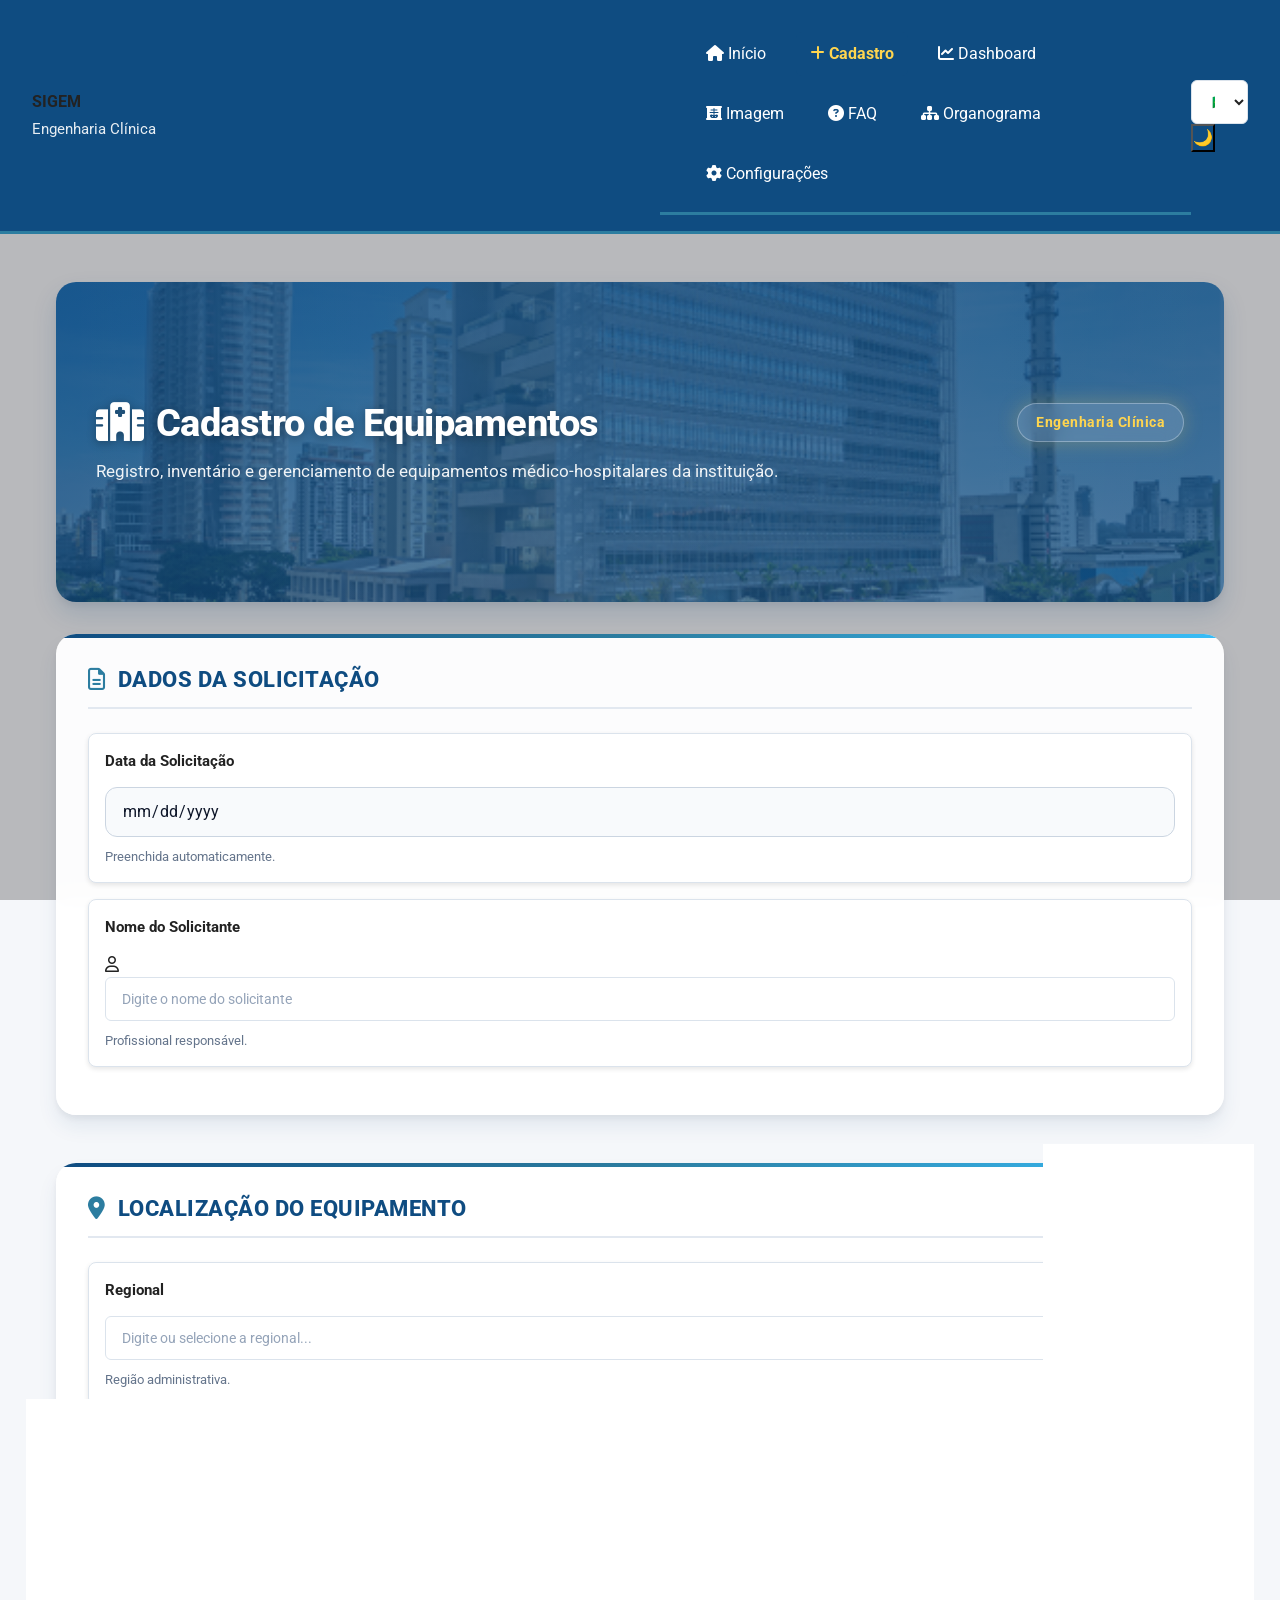
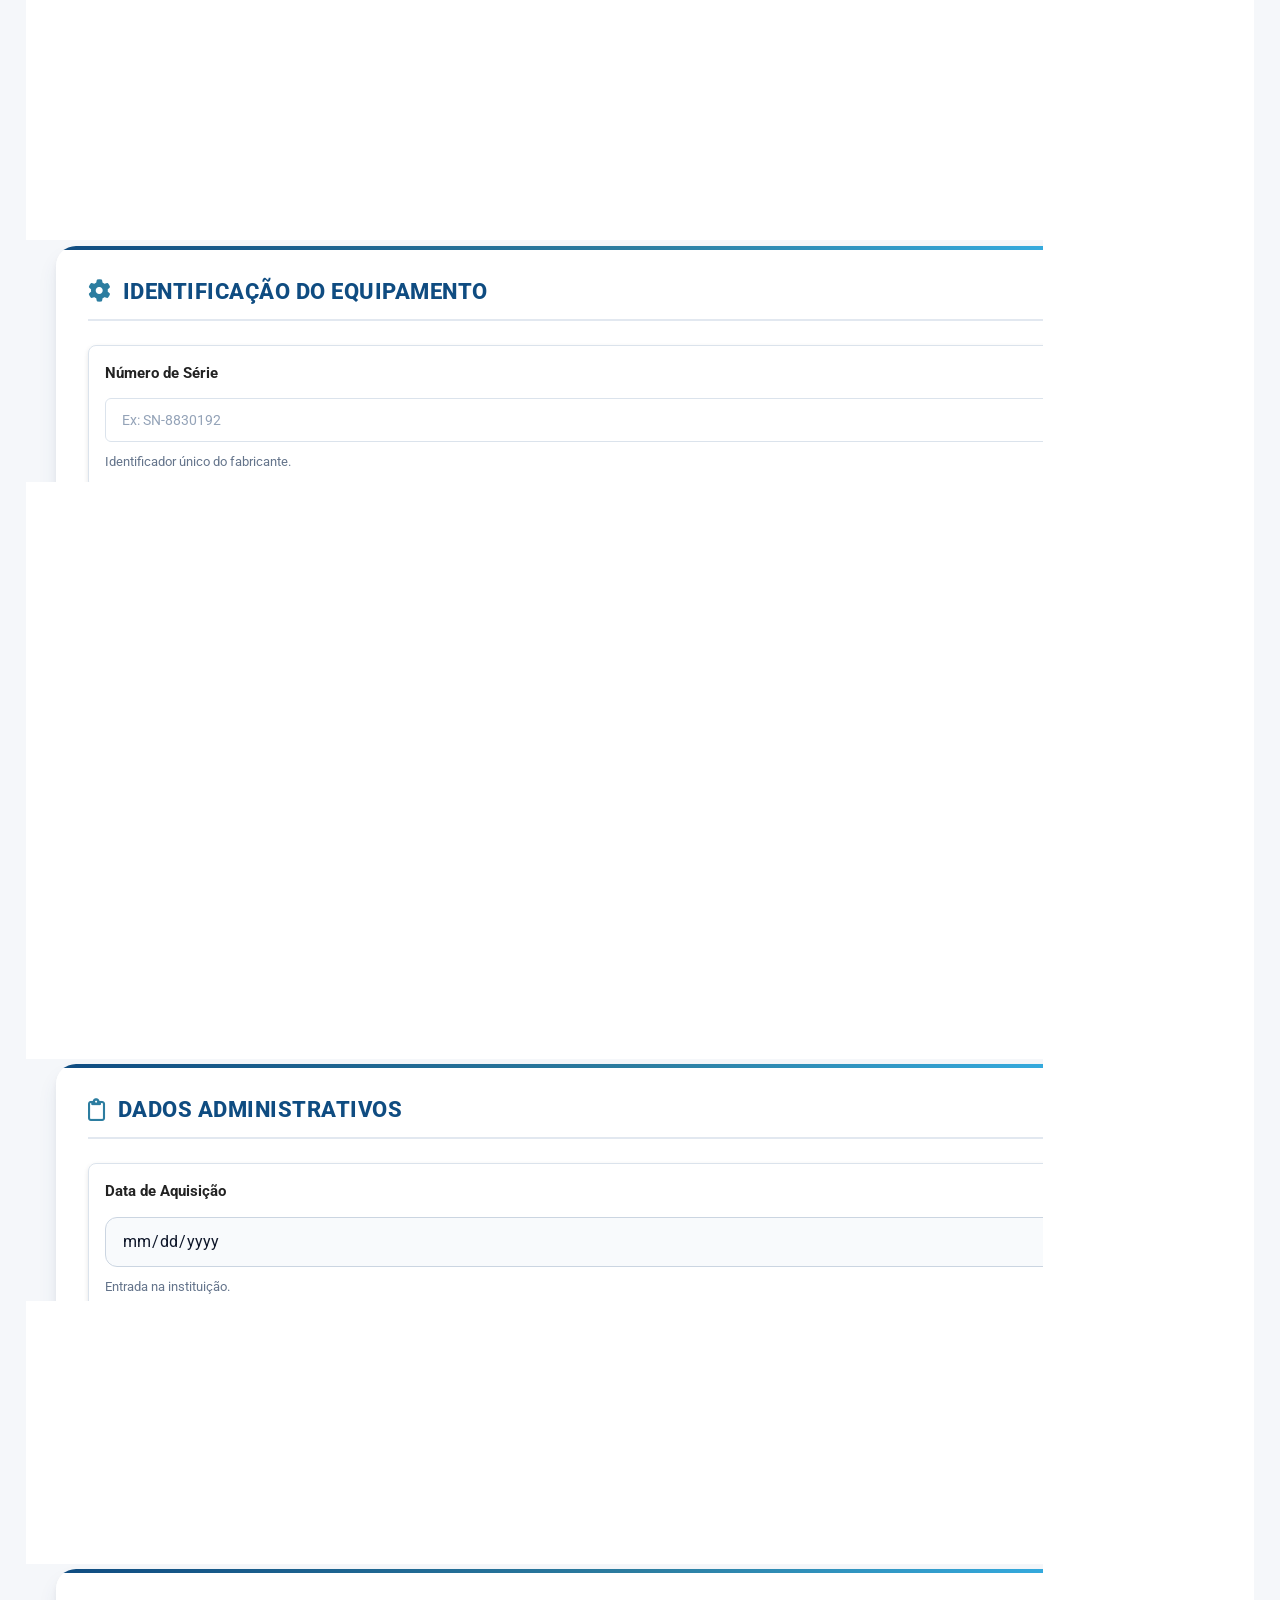
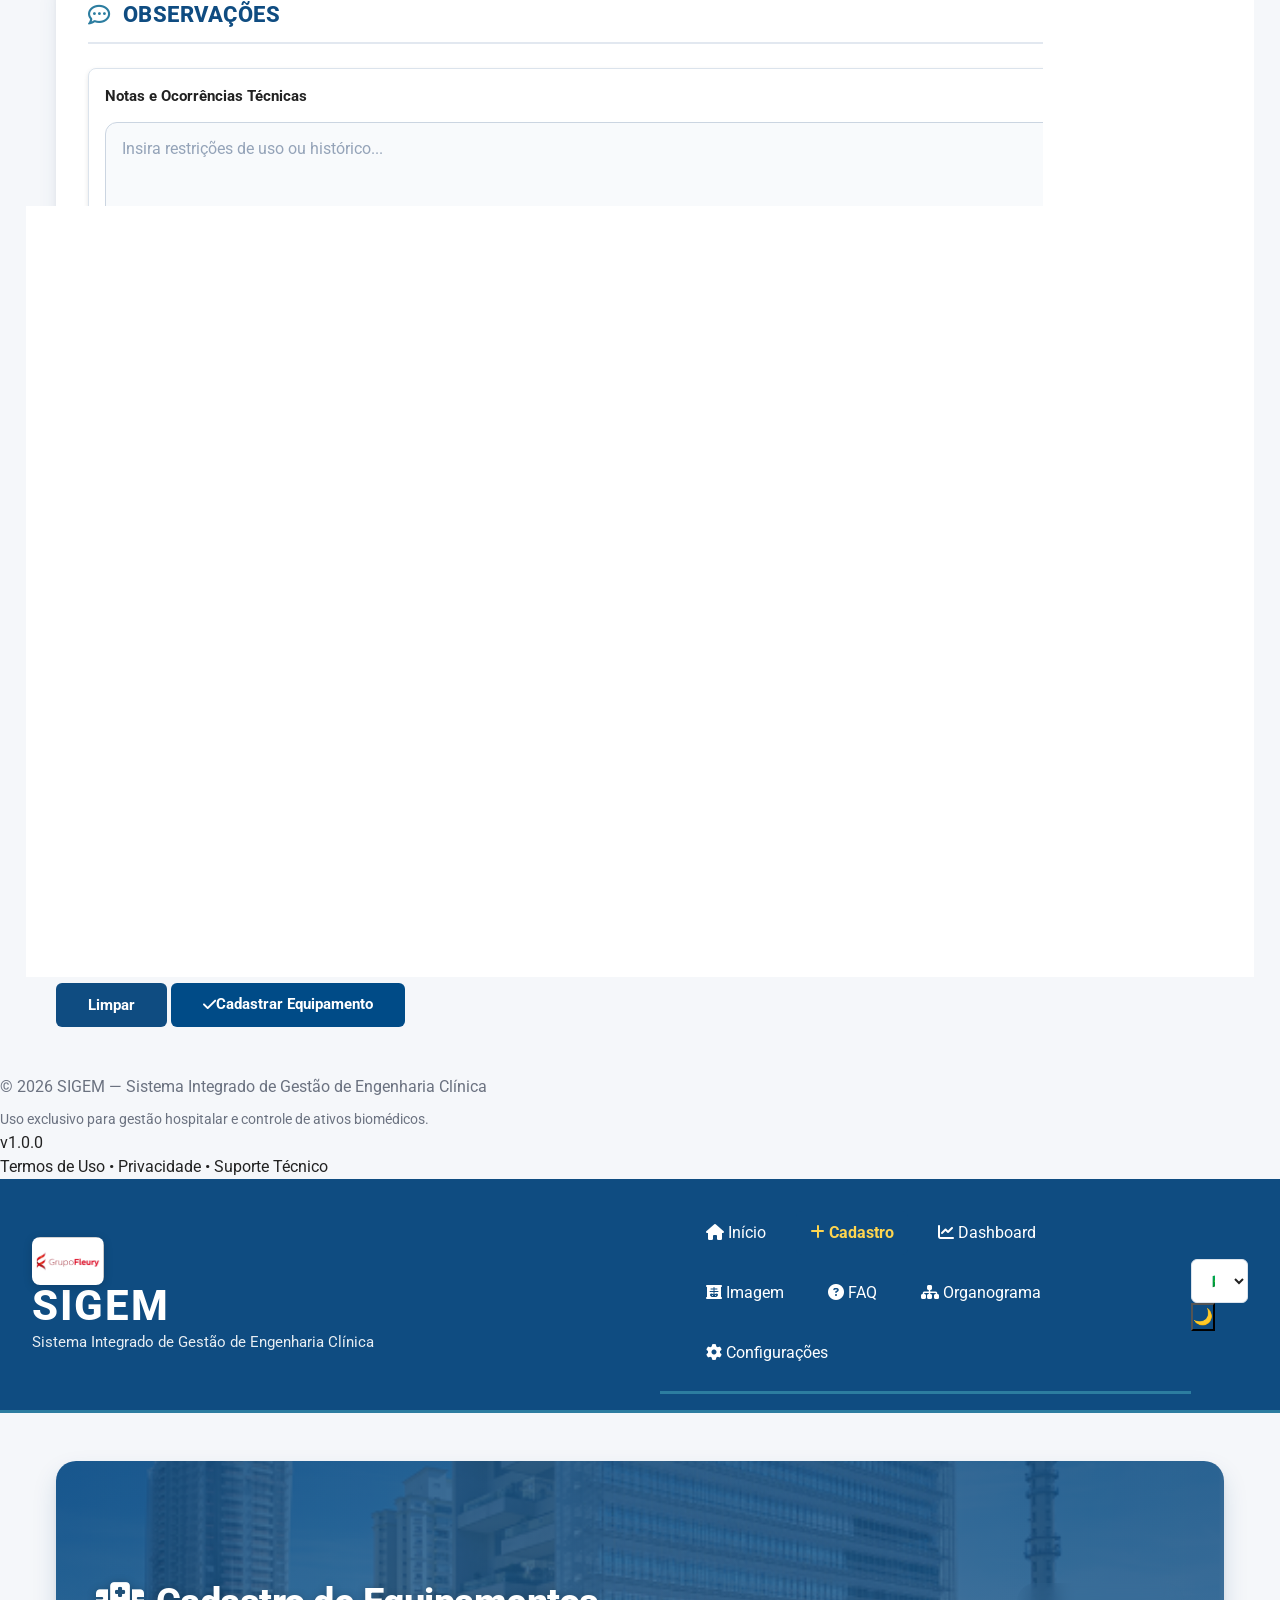
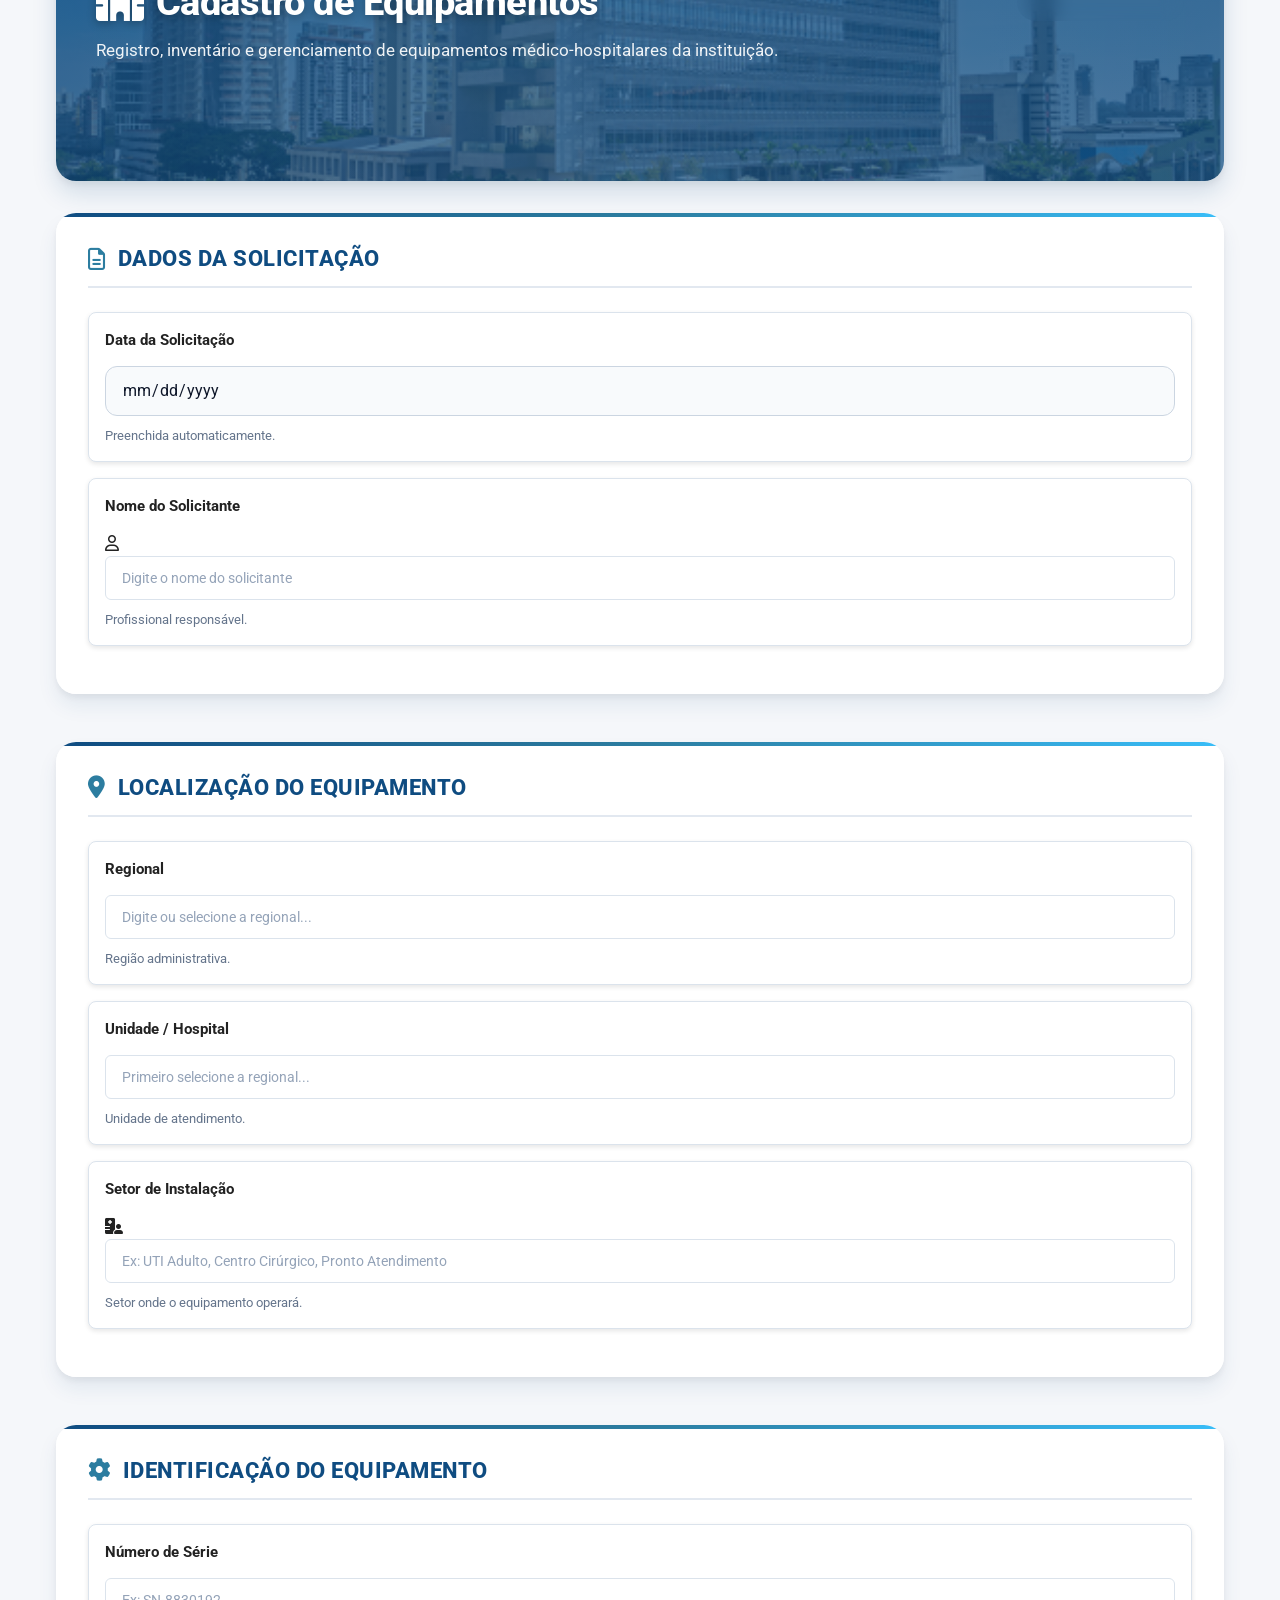
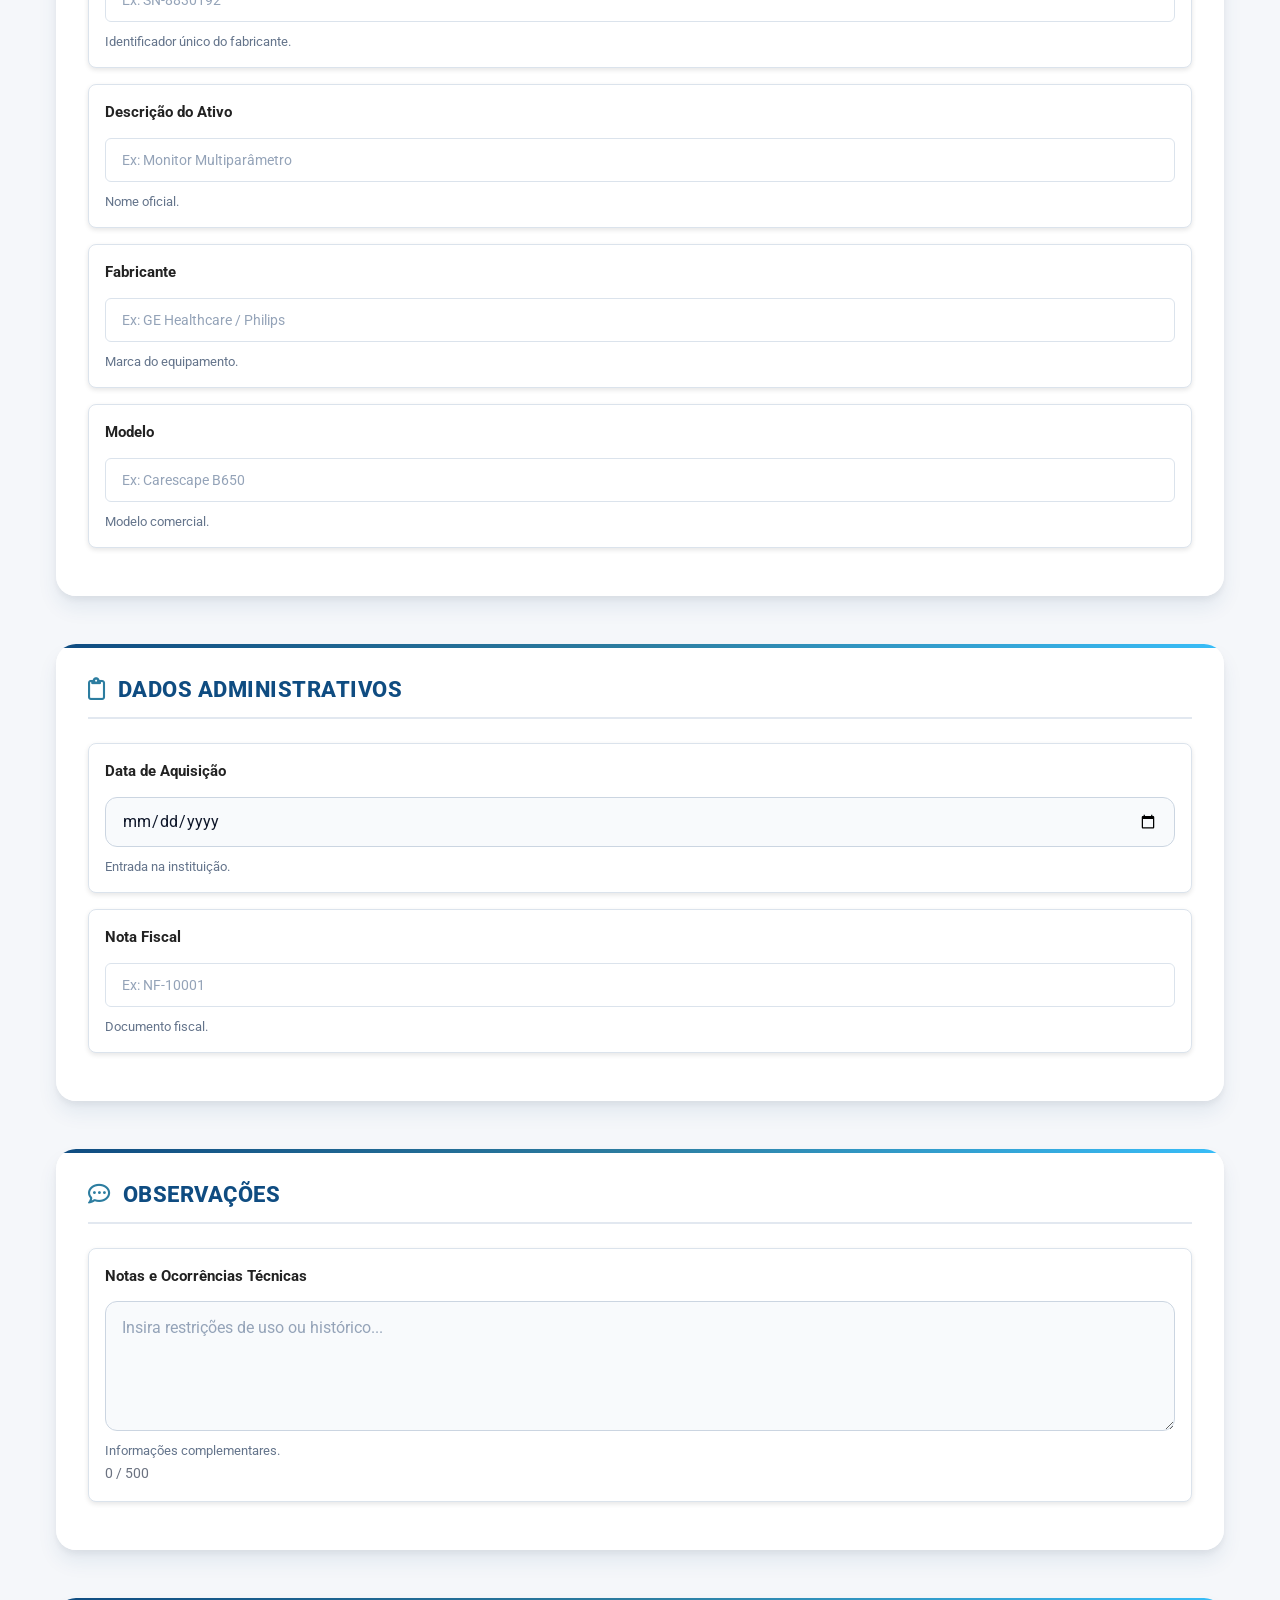
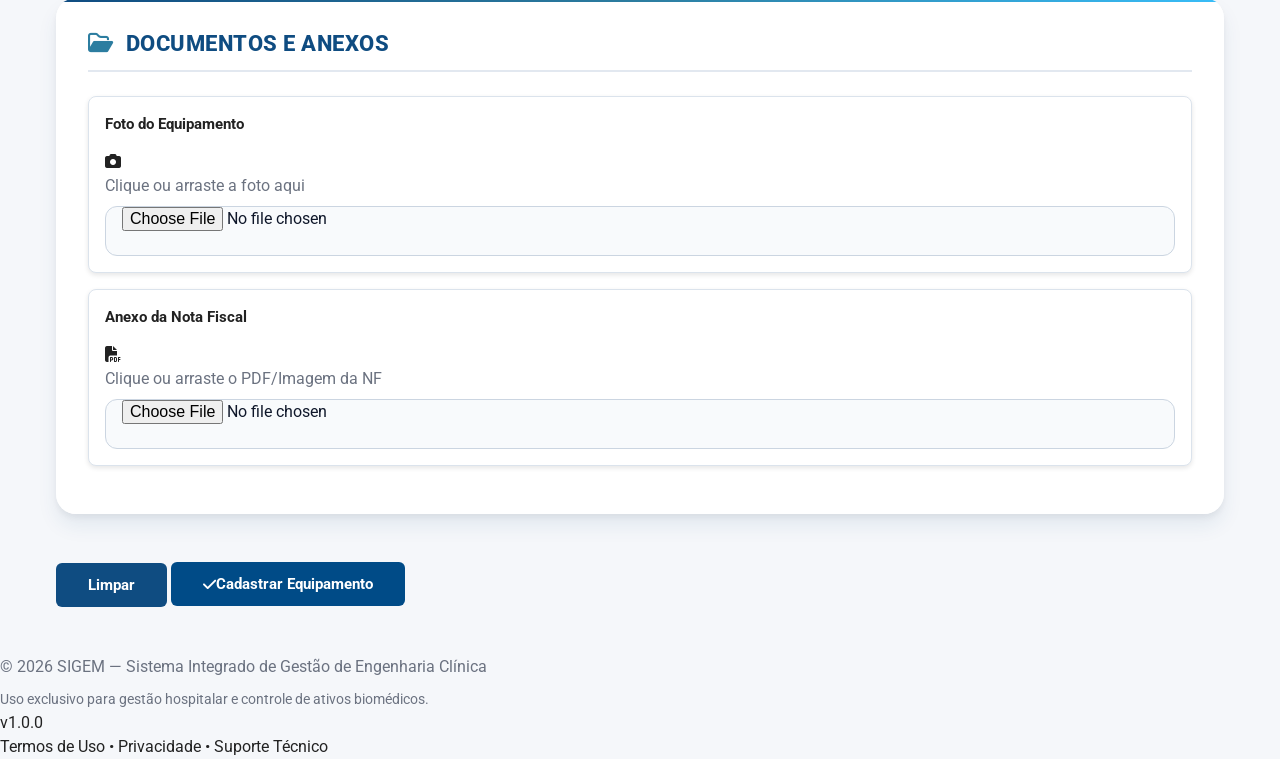
==== commit 393f5f9b: "Descrição da alteração" ====
--- a/paginas/cadastro-equipamentos/cadastro.html
+++ b/paginas/cadastro-equipamentos/cadastro.html
@@ -349,5 +349,295 @@
     <script src="../../scripts/temas.js"></script>
     <script src="../../scripts/idiomas.js"></script>
     <script src="../../scripts/cadastro.js"></script>
+
+    <!DOCTYPE html>
+<html lang="pt-BR">
+<head>
+    <meta charset="UTF-8">
+    <meta name="viewport" content="width=device-width, initial-scale=1.0">
+    <meta http-equiv="X-UA-Compatible" content="IE=edge">
+    <meta name="description" content="SIGEM - Módulo de Cadastro de Equipamentos Médico-Hospitalares.">
+    <meta name="author" content="Danilo Rafael da Silva Costa">
+    <meta name="theme-color" content="#005A9C">
+
+    <title data-i18n="cadastroEquipamentos">Cadastro de Equipamentos — SIGEM</title>
+
+    <!-- Favicon do SIGEM -->
+    <link rel="icon" href="../../imagens/logo-fleury.png" type="image/png">
+
+    <!-- Tipografia Oficial: Roboto -->
+    <link rel="preconnect" href="https://fonts.googleapis.com">
+    <link rel="preconnect" href="https://fonts.gstatic.com" crossorigin>
+    <link href="https://fonts.googleapis.com/css2?family=Roboto:wght@300;400;500;700&display=swap" rel="stylesheet">
+
+    <!-- Font Awesome Icons -->
+    <link rel="stylesheet" href="https://cdnjs.cloudflare.com/ajax/libs/font-awesome/6.5.1/css/all.min.css">
+
+    <!-- Design System Global (Subindo 2 níveis para a raiz /styles/) -->
+    <link rel="stylesheet" href="../../styles/normalize.css">
+    <link rel="stylesheet" href="../../styles/global.css">
+    <link rel="stylesheet" href="../../styles/botoes.css">
+    <link rel="stylesheet" href="../../styles/header.css">
+    <link rel="stylesheet" href="../../styles/responsive.css">
+
+    <!-- Tema Ativo (Claro / Escuro) -->
+    <link id="tema-css" rel="stylesheet" href="../../styles/claro.css">
+</head>
+<body id="sigem-app" class="sigem-pagina-interna">
+
+    <!-- ================================================= -->
+    <!-- MENU SUPERIOR CORPORATIVO (HEADER SIGEM)          -->
+    <!-- ================================================= -->
+    <header class="header-principal">
+        <div class="logo-area">
+            <a href="../../index.html" class="logo" title="Ir para o Início">
+                <img src="../../imagens/logo-fleury.png" alt="Grupo Fleury" class="logo-fleury" width="48" height="48" onerror="this.style.display='none'">
+                <div class="logo-texto">
+                    <h1>SIGEM</h1>
+                    <span>Sistema Integrado de Gestão de Engenharia Clínica</span>
+                </div>
+            </a>
+        </div>
+
+        <nav class="menu-principal menu-navegacao">
+            <a href="../../index.html" data-i18n="menuInicio">
+                <i class="fa-solid fa-house"></i> Início
+            </a>
+            <a href="cadastro.html" class="active" data-i18n="menuCadastro">
+                <i class="fa-solid fa-plus"></i> Cadastro
+            </a>
+            <a href="dashboard.html" data-i18n="menuDashboard">
+                <i class="fa-solid fa-chart-line"></i> Dashboard
+            </a>
+            <a href="../diagnostico-imagem/diagnostico-imagem.html" data-i18n="menuImagem">
+                <i class="fa-solid fa-x-ray"></i> Imagem
+            </a>
+            <a href="../faq/faq.html" data-i18n="menuFaq">
+                <i class="fa-solid fa-circle-question"></i> FAQ
+            </a>
+            <a href="../organograma/organograma.html" data-i18n="menuOrganograma">
+                <i class="fa-solid fa-sitemap"></i> Organograma
+            </a>
+            <a href="../../configuracoes.html" data-i18n="menuConfiguracoes">
+                <i class="fa-solid fa-gear"></i> Configurações
+            </a>
+        </nav>
+
+        <div class="acoes">
+            <div class="seletor-idioma">
+                <select id="idioma" class="seletor-idioma-select" aria-label="Selecionar idioma">
+                    <option value="pt-BR">🇧🇷 Pt-BR</option>
+                    <option value="en-US">🇺🇸 En-US</option>
+                    <option value="es-ES">🇪🇸 Es-ES</option>
+                </select>
+            </div>
+
+            <button type="button" id="btn-troca-tema" class="btn btn-ghost btn-sm btn-icon" title="Alternar Tema" aria-label="Alternar tema">
+                <span id="icone-tema">🌙</span>
+            </button>
+        </div>
+    </header>
+
+    <!-- ================================================= -->
+    <!-- CONTEÚDO PRINCIPAL (FORMULÁRIO DE CADASTRO)       -->
+    <!-- ================================================= -->
+    <main class="container">
+        <div class="cadastro-header-secao">
+            <div class="header-titulo-wrapper">
+                <h1>
+                    <i class="fa-solid fa-hospital"></i> Cadastro de Equipamentos
+                </h1>
+                <span class="badge-clinica">Engenharia Clínica</span>
+            </div>
+            <p class="subtitulo" data-i18n="subtituloEquipamentos">
+                Registro, inventário e gerenciamento de equipamentos médico-hospitalares da instituição.
+            </p>
+        </div>
+
+        <form id="cadastroForm" novalidate>
+            <!-- Bloco 01: Solicitação e Localização -->
+            <div class="form-grid-duplo">
+                <section class="cadastro-secao section">
+                    <h2><i class="fa-regular fa-file-lines secao-icone"></i> Dados da Solicitação</h2>
+                    <div class="form-grid">
+                        <div class="form-group">
+                            <label for="dataSolicitacao" class="obrigatorio" data-i18n="dataSolicitacao">Data da Solicitação</label>
+                            <input type="date" id="dataSolicitacao" name="dataSolicitacao" readonly class="readonly input-full" required>
+                            <small class="form-help" data-i18n="helpData">Preenchida automaticamente.</small>
+                        </div>
+
+                        <div class="form-group campo-full">
+                            <label for="solicitante" class="obrigatorio" data-i18n="solicitante">Nome do Solicitante</label>
+                            <div class="input-icon">
+                                <i class="fa-regular fa-user"></i>
+                                <input type="text" id="solicitante" name="solicitante" class="input-full" placeholder="Digite o nome do solicitante" data-i18n-placeholder="placeholderSolicitante" spellcheck="false" required>
+                            </div>
+                            <small class="form-help" data-i18n="helpSolicitante">Profissional responsável.</small>
+                        </div>
+                    </div>
+                </section>
+
+                <section class="cadastro-secao section">
+                    <h2><i class="fa-solid fa-location-dot secao-icone"></i> Localização do Equipamento</h2>
+                    <div class="form-grid">
+                        <div class="form-group">
+                            <label for="regional" class="obrigatorio" data-i18n="regional">Regional</label>
+                            <input type="text" id="regional" name="regional" class="input-full" list="listaRegionais" placeholder="Digite ou selecione a regional..." required autocomplete="off" spellcheck="false">
+                            <datalist id="listaRegionais"></datalist>
+                            <small class="form-help" data-i18n="helpRegional">Região administrativa.</small>
+                        </div>
+
+                        <div class="form-group">
+                            <label for="unidade" class="obrigatorio" data-i18n="unidade">Unidade / Hospital</label>
+                            <input type="text" id="unidade" name="unidade" class="input-full" list="listaUnidades" placeholder="Primeiro selecione a regional..." required disabled autocomplete="off" spellcheck="false">
+                            <datalist id="listaUnidades"></datalist>
+                            <small class="form-help" data-i18n="helpUnidade">Unidade de atendimento.</small>
+                        </div>
+
+                        <div class="form-group" id="grupoOutraUnidade" style="display: none;">
+                            <label for="unidadePersonalizada" class="obrigatorio" data-i18n="outraUnidade">Nome da Outra Unidade</label>
+                            <input type="text" id="unidadePersonalizada" name="unidadePersonalizada" class="input-full" placeholder="Digite o nome completo da unidade..." spellcheck="false">
+                        </div>
+
+                        <div class="form-group campo-full">
+                            <label for="setorInstalacao" class="obrigatorio" data-i18n="setorInstalacao">Setor de Instalação</label>
+                            <div class="input-icon">
+                                <i class="fa-solid fa-hospital-user"></i>
+                                <input type="text" id="setorInstalacao" name="setorInstalacao" class="input-full" placeholder="Ex: UTI Adulto, Centro Cirúrgico, Pronto Atendimento" data-i18n-placeholder="placeholderSetor" spellcheck="false" required>
+                            </div>
+                            <small class="form-help" data-i18n="helpSetor">Setor onde o equipamento operará.</small>
+                        </div>
+                    </div>
+                </section>
+            </div>
+
+            <!-- Bloco 02: Identificação do Equipamento -->
+            <section class="cadastro-secao section">
+                <h2><i class="fa-solid fa-gear secao-icone"></i> Identificação do Equipamento</h2>
+                <div class="form-grid">
+                    <div class="form-group">
+                        <label for="numeroSerie" class="obrigatorio" data-i18n="numeroSerie">Número de Série</label>
+                        <input type="text" id="numeroSerie" name="numeroSerie" class="input-full" placeholder="Ex: SN-8830192" data-i18n-placeholder="placeholderSerie" autocomplete="off" spellcheck="false" required>
+                        <small class="form-help" data-i18n="helpNumeroSerie">Identificador único do fabricante.</small>
+                    </div>
+
+                    <div class="form-group">
+                        <label for="descricaoAtivo" class="obrigatorio" data-i18n="descricaoAtivo">Descrição do Ativo</label>
+                        <input type="text" id="descricaoAtivo" name="descricaoAtivo" class="input-full" maxlength="150" placeholder="Ex: Monitor Multiparâmetro" data-i18n-placeholder="placeholderDescricao" spellcheck="false" required>
+                        <small class="form-help" data-i18n="helpDescricao">Nome oficial.</small>
+                    </div>
+
+                    <div class="form-group">
+                        <label for="fabricante" class="obrigatorio" data-i18n="fabricante">Fabricante</label>
+                        <input type="text" id="fabricante" name="fabricante" class="input-full" placeholder="Ex: GE Healthcare / Philips" data-i18n-placeholder="placeholderFabricante" spellcheck="false" required>
+                        <small class="form-help" data-i18n="helpFabricante">Marca do equipamento.</small>
+                    </div>
+
+                    <div class="form-group">
+                        <label for="modelo" class="obrigatorio" data-i18n="modelo">Modelo</label>
+                        <input type="text" id="modelo" name="modelo" class="input-full" placeholder="Ex: Carescape B650" data-i18n-placeholder="placeholderModelo" spellcheck="false" required>
+                        <small class="form-help" data-i18n="helpModelo">Modelo comercial.</small>
+                    </div>
+                </div>
+            </section>
+
+            <!-- Bloco 03: Dados Administrativos e Observações -->
+            <div class="form-grid-duplo">
+                <section class="cadastro-secao section">
+                    <h2><i class="fa-regular fa-clipboard secao-icone"></i> Dados Administrativos</h2>
+                    <div class="form-grid">
+                        <div class="form-group">
+                            <label for="dataAquisicao" class="obrigatorio" data-i18n="dataAquisicao">Data de Aquisição</label>
+                            <input type="date" id="dataAquisicao" name="dataAquisicao" class="input-full" required>
+                            <small class="form-help" data-i18n="helpDataAquisicao">Entrada na instituição.</small>
+                        </div>
+
+                        <div class="form-group">
+                            <label for="notaFiscal" class="obrigatorio" data-i18n="notaFiscal">Nota Fiscal</label>
+                            <input type="text" id="notaFiscal" name="notaFiscal" class="input-full" placeholder="Ex: NF-10001" maxlength="50" autocomplete="off" spellcheck="false" required>
+                            <small class="form-help" data-i18n="helpNotaFiscal">Documento fiscal.</small>
+                        </div>
+                    </div>
+                </section>
+
+                <section class="cadastro-secao section">
+                    <h2><i class="fa-regular fa-comment-dots secao-icone"></i> Observações</h2>
+                    <div class="form-grid">
+                        <div class="form-group campo-full">
+                            <label for="observacoes" data-i18n="observacoes">Notas e Ocorrências Técnicas</label>
+                            <textarea id="observacoes" name="observacoes" class="input-full" maxlength="500" placeholder="Insira restrições de uso ou histórico..."></textarea>
+                            <div class="form-help-contador">
+                                <small class="form-help">Informações complementares.</small>
+                                <small id="contadorObservacoes" class="contador-caracteres">0 / 500</small>
+                            </div>
+                        </div>
+                    </div>
+                </section>
+            </div>
+
+            <!-- Bloco 04: Documentos e Anexos -->
+            <section class="cadastro-secao section">
+                <h2><i class="fa-regular fa-folder-open secao-icone"></i> Documentos e Anexos</h2>
+                <div class="form-grid">
+                    <div class="form-group">
+                        <label for="fotoEquipamento" data-i18n="fotoEquipamento">Foto do Equipamento</label>
+                        <div class="upload-box">
+                            <i class="fa-solid fa-camera upload-icone"></i>
+                            <p>Clique ou arraste a foto aqui</p>
+                            <input type="file" id="fotoEquipamento" name="fotoEquipamento" accept="image/*">
+                        </div>
+                    </div>
+
+                    <div class="form-group">
+                        <label for="anexoNotaFiscal" data-i18n="anexoNotaFiscal">Anexo da Nota Fiscal</label>
+                        <div class="upload-box">
+                            <i class="fa-solid fa-file-pdf upload-icone"></i>
+                            <p>Clique ou arraste o PDF/Imagem da NF</p>
+                            <input type="file" id="anexoNotaFiscal" name="anexoNotaFiscal" accept=".pdf,.png,.jpg,.jpeg">
+                        </div>
+                    </div>
+                </div>
+            </section>
+
+            <!-- Bloco 05: Ações do Formulário -->
+            <div class="acoes-formulario">
+                <button type="reset" class="btn btn-secondary" id="btnCancelar">Limpar</button>
+                <button type="submit" class="btn btn-primary" id="btnSalvar">
+                    <i class="fa-solid fa-check"></i> Cadastrar Equipamento
+                </button>
+            </div>
+        </form>
+    </main>
+
+    <!-- ================================================= -->
+    <!-- RODAPÉ INSTITUCIONAL                               -->
+    <!-- ================================================= -->
+    <footer class="rodape-institucional">
+        <div class="rodape-container">
+            <div class="rodape-info">
+                <p>&copy; 2026 SIGEM — Sistema Integrado de Gestão de Engenharia Clínica</p>
+                <small class="rodape-subtexto">Uso exclusivo para gestão hospitalar e controle de ativos biomédicos.</small>
+            </div>
+
+            <div class="rodape-meta">
+                <span class="versao-sistema">v1.0.0</span>
+                <nav class="rodape-links">
+                    <a href="#termos">Termos de Uso</a>
+                    <span class="divisor">•</span>
+                    <a href="#privacidade">Privacidade</a>
+                    <span class="divisor">•</span>
+                    <a href="#suporte">Suporte Técnico</a>
+                </nav>
+            </div>
+        </div>
+    </footer>
+
+    <!-- Scripts Globais (Subindo 2 níveis para a pasta /scripts/) -->
+    <script src="../../scripts/configuracoes-globais.js"></script>
+    <script src="../../scripts/regionais.js"></script>
+    <script src="../../scripts/unidades.js"></script>
+    <script src="../../scripts/temas.js"></script>
+    <script src="../../scripts/idiomas.js"></script>
+    <script src="../../scripts/cadastro.js"></script>
 </body>
-</html>+</html>
--- a/styles/header.css
+++ b/styles/header.css
@@ -0,0 +1,107 @@
+/* ==========================================================================
+   SIGEM - HEADER & NAVEGAÇÃO CORPORATIVA (HEADER.CSS)
+   ========================================================================== */
+
+/* 1. HEADER PRINCIPAL & BRANDING */
+.header-principal {
+    min-height: 90px;
+    padding: var(--space-md) var(--space-lg);
+    background-color: var(--primary-color);
+    display: flex;
+    align-items: center;
+    border-bottom: 3px solid var(--secondary-color);
+    position: relative;
+    z-index: var(--z-sticky);
+}
+
+.logo-area {
+    display: flex;
+    align-items: center;
+    justify-content: space-between;
+    width: 100%;
+    gap: var(--space-md);
+}
+
+.logo-texto h1 {
+    margin: 0;
+    font-size: 42px;
+    font-weight: 800;
+    text-transform: uppercase;
+    color: #FFFFFF;
+    letter-spacing: 2px;
+    line-height: 1;
+    font-family: "Roboto", "Segoe UI", sans-serif;
+}
+
+.logo-texto span {
+    display: block;
+    font-size: 15px;
+    color: rgba(255, 255, 255, 0.9);
+    margin-top: 4px;
+    font-family: "Roboto", "Segoe UI", sans-serif;
+}
+
+.logo-fleury {
+    height: 48px;
+    width: auto;
+    object-fit: contain;
+    filter: drop-shadow(0 2px 4px rgba(0, 0, 0, 0.15));
+}
+
+/* 2. MENU DE NAVEGAÇÃO */
+.menu-navegacao {
+    background: #0F172A;
+    padding: var(--space-md) var(--space-lg);
+    display: flex;
+    gap: var(--space-sm);
+    flex-wrap: wrap;
+    border-bottom: 3px solid var(--primary-color);
+    font-family: "Roboto", "Segoe UI", sans-serif;
+}
+
+.menu-navegacao a {
+    color: #FFFFFF;
+    text-decoration: none;
+    padding: 10px 14px;
+    border-radius: var(--radius-md);
+    transition: background-color var(--transition-fast), color var(--transition-fast);
+}
+
+.menu-navegacao a:hover {
+    background: rgba(255, 255, 255, 0.12);
+}
+
+.menu-navegacao a.active {
+    background: var(--primary-color);
+    color: var(--link-active);
+    font-weight: var(--font-bold);
+}
+
+/* 3. RESPONSIVIDADE */
+@media (max-width: 768px) {
+
+    .header-principal,
+    .menu-navegacao {
+        padding: var(--space-md);
+    }
+
+    .logo-area {
+        flex-direction: column;
+        align-items: flex-start;
+        gap: var(--space-sm);
+    }
+
+    .logo-texto h1 {
+        font-size: 28px;
+    }
+
+    .logo-fleury {
+        height: 38px;
+        align-self: flex-start;
+    }
+
+    .menu-navegacao {
+        flex-direction: column;
+        align-items: stretch;
+    }
+}
--- a/styles/header.css
+++ b/styles/header.css
@@ -0,0 +1,107 @@
+/* ==========================================================================
+   SIGEM - HEADER & NAVEGAÇÃO CORPORATIVA (HEADER.CSS)
+   ========================================================================== */
+
+/* 1. HEADER PRINCIPAL & BRANDING */
+.header-principal {
+    min-height: 90px;
+    padding: var(--space-md) var(--space-lg);
+    background-color: var(--primary-color);
+    display: flex;
+    align-items: center;
+    border-bottom: 3px solid var(--secondary-color);
+    position: relative;
+    z-index: var(--z-sticky);
+}
+
+.logo-area {
+    display: flex;
+    align-items: center;
+    justify-content: space-between;
+    width: 100%;
+    gap: var(--space-md);
+}
+
+.logo-texto h1 {
+    margin: 0;
+    font-size: 42px;
+    font-weight: 800;
+    text-transform: uppercase;
+    color: #FFFFFF;
+    letter-spacing: 2px;
+    line-height: 1;
+    font-family: "Roboto", "Segoe UI", sans-serif;
+}
+
+.logo-texto span {
+    display: block;
+    font-size: 15px;
+    color: rgba(255, 255, 255, 0.9);
+    margin-top: 4px;
+    font-family: "Roboto", "Segoe UI", sans-serif;
+}
+
+.logo-fleury {
+    height: 48px;
+    width: auto;
+    object-fit: contain;
+    filter: drop-shadow(0 2px 4px rgba(0, 0, 0, 0.15));
+}
+
+/* 2. MENU DE NAVEGAÇÃO */
+.menu-navegacao {
+    background: #0F172A;
+    padding: var(--space-md) var(--space-lg);
+    display: flex;
+    gap: var(--space-sm);
+    flex-wrap: wrap;
+    border-bottom: 3px solid var(--primary-color);
+    font-family: "Roboto", "Segoe UI", sans-serif;
+}
+
+.menu-navegacao a {
+    color: #FFFFFF;
+    text-decoration: none;
+    padding: 10px 14px;
+    border-radius: var(--radius-md);
+    transition: background-color var(--transition-fast), color var(--transition-fast);
+}
+
+.menu-navegacao a:hover {
+    background: rgba(255, 255, 255, 0.12);
+}
+
+.menu-navegacao a.active {
+    background: var(--primary-color);
+    color: var(--link-active);
+    font-weight: var(--font-bold);
+}
+
+/* 3. RESPONSIVIDADE */
+@media (max-width: 768px) {
+
+    .header-principal,
+    .menu-navegacao {
+        padding: var(--space-md);
+    }
+
+    .logo-area {
+        flex-direction: column;
+        align-items: flex-start;
+        gap: var(--space-sm);
+    }
+
+    .logo-texto h1 {
+        font-size: 28px;
+    }
+
+    .logo-fleury {
+        height: 38px;
+        align-self: flex-start;
+    }
+
+    .menu-navegacao {
+        flex-direction: column;
+        align-items: stretch;
+    }
+}
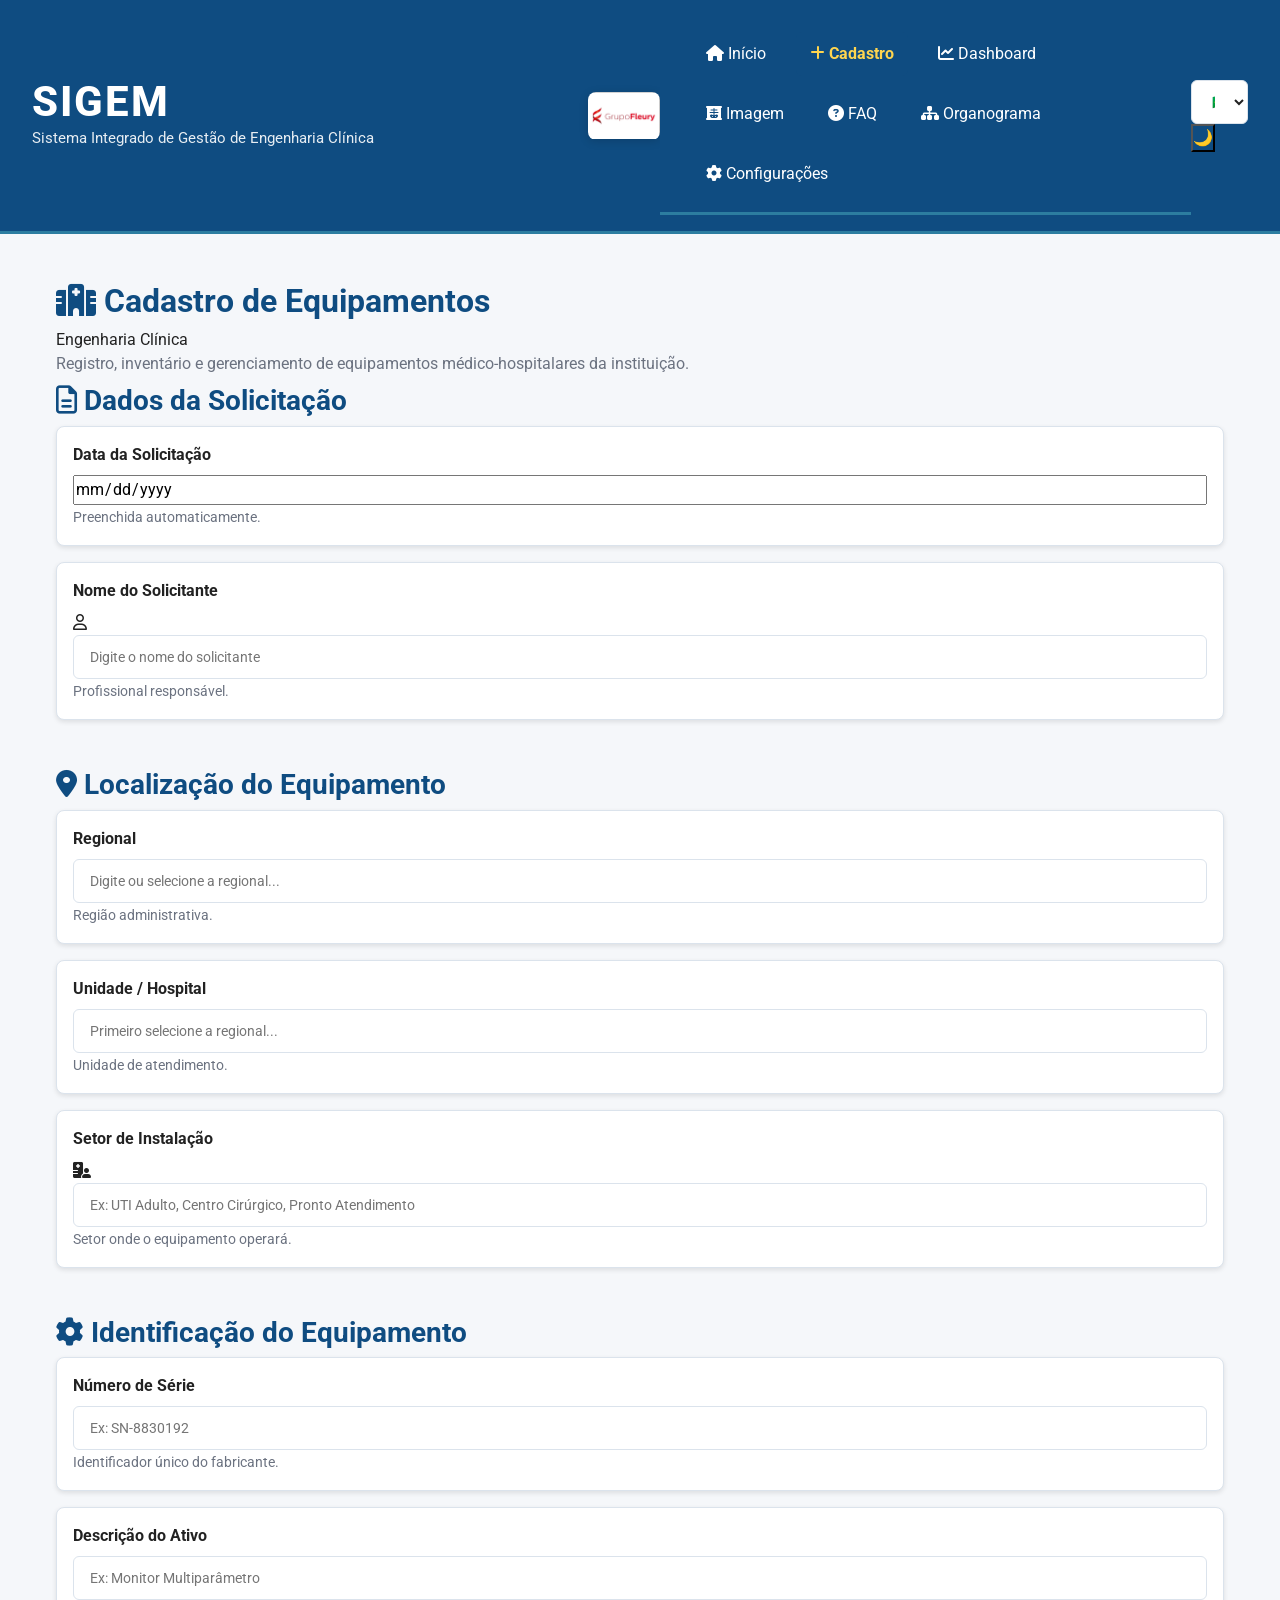
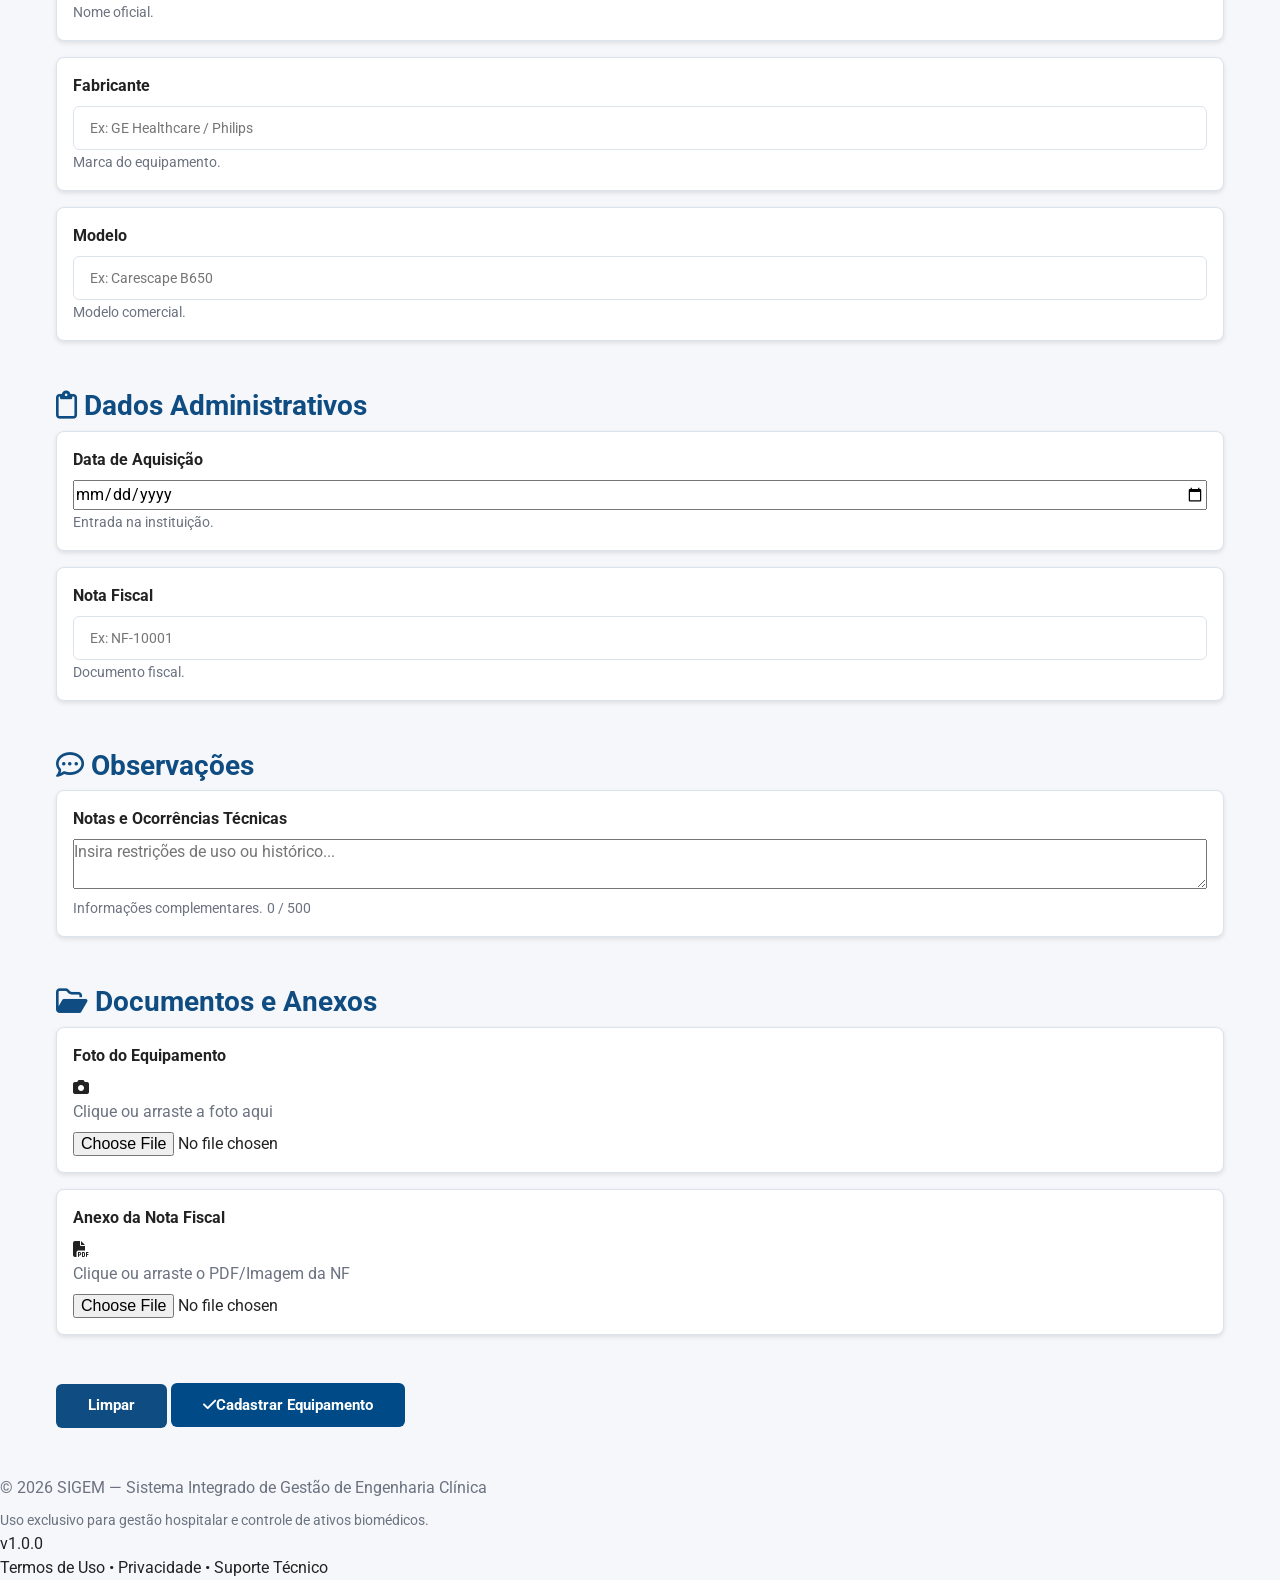
==== commit 4c62a73f: "Padroniza header e logo Fleury" ====
--- a/paginas/cadastro-equipamentos/cadastro.html
+++ b/paginas/cadastro-equipamentos/cadastro.html
@@ -11,27 +11,27 @@
     <title data-i18n="cadastroEquipamentos">Cadastro de Equipamentos — SIGEM</title>
 
     <!-- Favicon do SIGEM -->
-    <link rel="icon" href="../../assets/img/logo.png" type="image/png">
+    <link rel="icon" href="../../imagens/logo-fleury.png" type="image/png">
 
     <!-- Tipografia Oficial: Roboto -->
     <link rel="preconnect" href="https://fonts.googleapis.com">
     <link rel="preconnect" href="https://fonts.gstatic.com" crossorigin>
-    <link href="https://fonts.googleapis.com/css2?family=Roboto:wght@300;400;500;700&display=swap" rel="stylesheet">
-
-    <!-- Font Awesome Icons -->
-    <link rel="stylesheet" href="https://cdnjs.cloudflare.com/ajax/libs/font-awesome/6.5.1/css/all.min.css">
-
-    <!-- 1. Reset e Design System Global (Subindo 2 níveis para a pasta raiz /styles/) -->
+    <link href="https://fonts.googleapis.com/css2?family=Roboto:wght@300;400;500;700;800&display=swap" rel="stylesheet">
+
+    <!-- Font Awesome -->
+    <link rel="stylesheet" href="https://cdn.jsdelivr.net/npm/@fortawesome/fontawesome-free@6.5.1/css/all.min.css">
+
+    <!-- Design System Global -->
     <link rel="stylesheet" href="../../styles/normalize.css">
     <link rel="stylesheet" href="../../styles/global.css">
     <link rel="stylesheet" href="../../styles/botoes.css">
     <link rel="stylesheet" href="../../styles/header.css">
     <link rel="stylesheet" href="../../styles/responsive.css">
 
-    <!-- 2. Tema Ativo (Alterna dinamicamente via temas.js) -->
+    <!-- Tema Ativo -->
     <link id="tema-css" rel="stylesheet" href="../../styles/claro.css">
 
-    <!-- 3. CSS Específico do Módulo (Se houver dentro da subpasta styles local) -->
+    <!-- CSS Específico do Módulo -->
     <link rel="stylesheet" href="styles/cadastro.css">
 </head>
 <body id="sigem-app" class="sigem-pagina-interna">
@@ -40,19 +40,16 @@
     <!-- MENU SUPERIOR CORPORATIVO (HEADER SIGEM)          -->
     <!-- ================================================= -->
     <header class="header-principal">
-
-        <!-- Logo e Identidade Institucional -->
         <div class="logo-area">
             <a href="../../index.html" class="logo" title="Ir para o Início">
-                <img src="../../assets/img/logo.png" alt="Logo SIGEM" width="48" height="48" onerror="this.style.display='none'">
                 <div class="logo-texto">
-                    <strong>SIGEM</strong>
-                    <span>Engenharia Clínica</span>
+                    <h1>SIGEM</h1>
+                    <span>Sistema Integrado de Gestão de Engenharia Clínica</span>
                 </div>
             </a>
+            <img src="../../imagens/logo-fleury.png" alt="Grupo Fleury" class="logo-fleury" width="48" height="48" onerror="this.style.display='none'">
         </div>
 
-        <!-- Menu de Navegação Direcionado para as Pastas Corretas -->
         <nav class="menu-principal menu-navegacao">
             <a href="../../index.html" data-i18n="menuInicio">
                 <i class="fa-solid fa-house"></i> Início
@@ -77,7 +74,6 @@
             </a>
         </nav>
 
-        <!-- Idioma e Alternador de Tema -->
         <div class="acoes">
             <div class="seletor-idioma">
                 <select id="idioma" class="seletor-idioma-select" aria-label="Selecionar idioma">
@@ -91,15 +87,12 @@
                 <span id="icone-tema">🌙</span>
             </button>
         </div>
-
     </header>
 
     <!-- ================================================= -->
     <!-- FORMULÁRIO DE CADASTRO                            -->
     <!-- ================================================= -->
     <main class="container">
-
-        <!-- Cabeçalho da Seção -->
         <div class="cadastro-header-secao">
             <div class="header-titulo-wrapper">
                 <h1>
@@ -342,297 +335,7 @@
         </div>
     </footer>
 
-    <!-- SCRIPTS (Buscando da pasta raiz /scripts/ subindo 2 níveis) -->
-    <script src="../../scripts/configuracoes-globais.js"></script>
-    <script src="../../scripts/regionais.js"></script>
-    <script src="../../scripts/unidades.js"></script>
-    <script src="../../scripts/temas.js"></script>
-    <script src="../../scripts/idiomas.js"></script>
-    <script src="../../scripts/cadastro.js"></script>
-
-    <!DOCTYPE html>
-<html lang="pt-BR">
-<head>
-    <meta charset="UTF-8">
-    <meta name="viewport" content="width=device-width, initial-scale=1.0">
-    <meta http-equiv="X-UA-Compatible" content="IE=edge">
-    <meta name="description" content="SIGEM - Módulo de Cadastro de Equipamentos Médico-Hospitalares.">
-    <meta name="author" content="Danilo Rafael da Silva Costa">
-    <meta name="theme-color" content="#005A9C">
-
-    <title data-i18n="cadastroEquipamentos">Cadastro de Equipamentos — SIGEM</title>
-
-    <!-- Favicon do SIGEM -->
-    <link rel="icon" href="../../imagens/logo-fleury.png" type="image/png">
-
-    <!-- Tipografia Oficial: Roboto -->
-    <link rel="preconnect" href="https://fonts.googleapis.com">
-    <link rel="preconnect" href="https://fonts.gstatic.com" crossorigin>
-    <link href="https://fonts.googleapis.com/css2?family=Roboto:wght@300;400;500;700&display=swap" rel="stylesheet">
-
-    <!-- Font Awesome Icons -->
-    <link rel="stylesheet" href="https://cdnjs.cloudflare.com/ajax/libs/font-awesome/6.5.1/css/all.min.css">
-
-    <!-- Design System Global (Subindo 2 níveis para a raiz /styles/) -->
-    <link rel="stylesheet" href="../../styles/normalize.css">
-    <link rel="stylesheet" href="../../styles/global.css">
-    <link rel="stylesheet" href="../../styles/botoes.css">
-    <link rel="stylesheet" href="../../styles/header.css">
-    <link rel="stylesheet" href="../../styles/responsive.css">
-
-    <!-- Tema Ativo (Claro / Escuro) -->
-    <link id="tema-css" rel="stylesheet" href="../../styles/claro.css">
-</head>
-<body id="sigem-app" class="sigem-pagina-interna">
-
-    <!-- ================================================= -->
-    <!-- MENU SUPERIOR CORPORATIVO (HEADER SIGEM)          -->
-    <!-- ================================================= -->
-    <header class="header-principal">
-        <div class="logo-area">
-            <a href="../../index.html" class="logo" title="Ir para o Início">
-                <img src="../../imagens/logo-fleury.png" alt="Grupo Fleury" class="logo-fleury" width="48" height="48" onerror="this.style.display='none'">
-                <div class="logo-texto">
-                    <h1>SIGEM</h1>
-                    <span>Sistema Integrado de Gestão de Engenharia Clínica</span>
-                </div>
-            </a>
-        </div>
-
-        <nav class="menu-principal menu-navegacao">
-            <a href="../../index.html" data-i18n="menuInicio">
-                <i class="fa-solid fa-house"></i> Início
-            </a>
-            <a href="cadastro.html" class="active" data-i18n="menuCadastro">
-                <i class="fa-solid fa-plus"></i> Cadastro
-            </a>
-            <a href="dashboard.html" data-i18n="menuDashboard">
-                <i class="fa-solid fa-chart-line"></i> Dashboard
-            </a>
-            <a href="../diagnostico-imagem/diagnostico-imagem.html" data-i18n="menuImagem">
-                <i class="fa-solid fa-x-ray"></i> Imagem
-            </a>
-            <a href="../faq/faq.html" data-i18n="menuFaq">
-                <i class="fa-solid fa-circle-question"></i> FAQ
-            </a>
-            <a href="../organograma/organograma.html" data-i18n="menuOrganograma">
-                <i class="fa-solid fa-sitemap"></i> Organograma
-            </a>
-            <a href="../../configuracoes.html" data-i18n="menuConfiguracoes">
-                <i class="fa-solid fa-gear"></i> Configurações
-            </a>
-        </nav>
-
-        <div class="acoes">
-            <div class="seletor-idioma">
-                <select id="idioma" class="seletor-idioma-select" aria-label="Selecionar idioma">
-                    <option value="pt-BR">🇧🇷 Pt-BR</option>
-                    <option value="en-US">🇺🇸 En-US</option>
-                    <option value="es-ES">🇪🇸 Es-ES</option>
-                </select>
-            </div>
-
-            <button type="button" id="btn-troca-tema" class="btn btn-ghost btn-sm btn-icon" title="Alternar Tema" aria-label="Alternar tema">
-                <span id="icone-tema">🌙</span>
-            </button>
-        </div>
-    </header>
-
-    <!-- ================================================= -->
-    <!-- CONTEÚDO PRINCIPAL (FORMULÁRIO DE CADASTRO)       -->
-    <!-- ================================================= -->
-    <main class="container">
-        <div class="cadastro-header-secao">
-            <div class="header-titulo-wrapper">
-                <h1>
-                    <i class="fa-solid fa-hospital"></i> Cadastro de Equipamentos
-                </h1>
-                <span class="badge-clinica">Engenharia Clínica</span>
-            </div>
-            <p class="subtitulo" data-i18n="subtituloEquipamentos">
-                Registro, inventário e gerenciamento de equipamentos médico-hospitalares da instituição.
-            </p>
-        </div>
-
-        <form id="cadastroForm" novalidate>
-            <!-- Bloco 01: Solicitação e Localização -->
-            <div class="form-grid-duplo">
-                <section class="cadastro-secao section">
-                    <h2><i class="fa-regular fa-file-lines secao-icone"></i> Dados da Solicitação</h2>
-                    <div class="form-grid">
-                        <div class="form-group">
-                            <label for="dataSolicitacao" class="obrigatorio" data-i18n="dataSolicitacao">Data da Solicitação</label>
-                            <input type="date" id="dataSolicitacao" name="dataSolicitacao" readonly class="readonly input-full" required>
-                            <small class="form-help" data-i18n="helpData">Preenchida automaticamente.</small>
-                        </div>
-
-                        <div class="form-group campo-full">
-                            <label for="solicitante" class="obrigatorio" data-i18n="solicitante">Nome do Solicitante</label>
-                            <div class="input-icon">
-                                <i class="fa-regular fa-user"></i>
-                                <input type="text" id="solicitante" name="solicitante" class="input-full" placeholder="Digite o nome do solicitante" data-i18n-placeholder="placeholderSolicitante" spellcheck="false" required>
-                            </div>
-                            <small class="form-help" data-i18n="helpSolicitante">Profissional responsável.</small>
-                        </div>
-                    </div>
-                </section>
-
-                <section class="cadastro-secao section">
-                    <h2><i class="fa-solid fa-location-dot secao-icone"></i> Localização do Equipamento</h2>
-                    <div class="form-grid">
-                        <div class="form-group">
-                            <label for="regional" class="obrigatorio" data-i18n="regional">Regional</label>
-                            <input type="text" id="regional" name="regional" class="input-full" list="listaRegionais" placeholder="Digite ou selecione a regional..." required autocomplete="off" spellcheck="false">
-                            <datalist id="listaRegionais"></datalist>
-                            <small class="form-help" data-i18n="helpRegional">Região administrativa.</small>
-                        </div>
-
-                        <div class="form-group">
-                            <label for="unidade" class="obrigatorio" data-i18n="unidade">Unidade / Hospital</label>
-                            <input type="text" id="unidade" name="unidade" class="input-full" list="listaUnidades" placeholder="Primeiro selecione a regional..." required disabled autocomplete="off" spellcheck="false">
-                            <datalist id="listaUnidades"></datalist>
-                            <small class="form-help" data-i18n="helpUnidade">Unidade de atendimento.</small>
-                        </div>
-
-                        <div class="form-group" id="grupoOutraUnidade" style="display: none;">
-                            <label for="unidadePersonalizada" class="obrigatorio" data-i18n="outraUnidade">Nome da Outra Unidade</label>
-                            <input type="text" id="unidadePersonalizada" name="unidadePersonalizada" class="input-full" placeholder="Digite o nome completo da unidade..." spellcheck="false">
-                        </div>
-
-                        <div class="form-group campo-full">
-                            <label for="setorInstalacao" class="obrigatorio" data-i18n="setorInstalacao">Setor de Instalação</label>
-                            <div class="input-icon">
-                                <i class="fa-solid fa-hospital-user"></i>
-                                <input type="text" id="setorInstalacao" name="setorInstalacao" class="input-full" placeholder="Ex: UTI Adulto, Centro Cirúrgico, Pronto Atendimento" data-i18n-placeholder="placeholderSetor" spellcheck="false" required>
-                            </div>
-                            <small class="form-help" data-i18n="helpSetor">Setor onde o equipamento operará.</small>
-                        </div>
-                    </div>
-                </section>
-            </div>
-
-            <!-- Bloco 02: Identificação do Equipamento -->
-            <section class="cadastro-secao section">
-                <h2><i class="fa-solid fa-gear secao-icone"></i> Identificação do Equipamento</h2>
-                <div class="form-grid">
-                    <div class="form-group">
-                        <label for="numeroSerie" class="obrigatorio" data-i18n="numeroSerie">Número de Série</label>
-                        <input type="text" id="numeroSerie" name="numeroSerie" class="input-full" placeholder="Ex: SN-8830192" data-i18n-placeholder="placeholderSerie" autocomplete="off" spellcheck="false" required>
-                        <small class="form-help" data-i18n="helpNumeroSerie">Identificador único do fabricante.</small>
-                    </div>
-
-                    <div class="form-group">
-                        <label for="descricaoAtivo" class="obrigatorio" data-i18n="descricaoAtivo">Descrição do Ativo</label>
-                        <input type="text" id="descricaoAtivo" name="descricaoAtivo" class="input-full" maxlength="150" placeholder="Ex: Monitor Multiparâmetro" data-i18n-placeholder="placeholderDescricao" spellcheck="false" required>
-                        <small class="form-help" data-i18n="helpDescricao">Nome oficial.</small>
-                    </div>
-
-                    <div class="form-group">
-                        <label for="fabricante" class="obrigatorio" data-i18n="fabricante">Fabricante</label>
-                        <input type="text" id="fabricante" name="fabricante" class="input-full" placeholder="Ex: GE Healthcare / Philips" data-i18n-placeholder="placeholderFabricante" spellcheck="false" required>
-                        <small class="form-help" data-i18n="helpFabricante">Marca do equipamento.</small>
-                    </div>
-
-                    <div class="form-group">
-                        <label for="modelo" class="obrigatorio" data-i18n="modelo">Modelo</label>
-                        <input type="text" id="modelo" name="modelo" class="input-full" placeholder="Ex: Carescape B650" data-i18n-placeholder="placeholderModelo" spellcheck="false" required>
-                        <small class="form-help" data-i18n="helpModelo">Modelo comercial.</small>
-                    </div>
-                </div>
-            </section>
-
-            <!-- Bloco 03: Dados Administrativos e Observações -->
-            <div class="form-grid-duplo">
-                <section class="cadastro-secao section">
-                    <h2><i class="fa-regular fa-clipboard secao-icone"></i> Dados Administrativos</h2>
-                    <div class="form-grid">
-                        <div class="form-group">
-                            <label for="dataAquisicao" class="obrigatorio" data-i18n="dataAquisicao">Data de Aquisição</label>
-                            <input type="date" id="dataAquisicao" name="dataAquisicao" class="input-full" required>
-                            <small class="form-help" data-i18n="helpDataAquisicao">Entrada na instituição.</small>
-                        </div>
-
-                        <div class="form-group">
-                            <label for="notaFiscal" class="obrigatorio" data-i18n="notaFiscal">Nota Fiscal</label>
-                            <input type="text" id="notaFiscal" name="notaFiscal" class="input-full" placeholder="Ex: NF-10001" maxlength="50" autocomplete="off" spellcheck="false" required>
-                            <small class="form-help" data-i18n="helpNotaFiscal">Documento fiscal.</small>
-                        </div>
-                    </div>
-                </section>
-
-                <section class="cadastro-secao section">
-                    <h2><i class="fa-regular fa-comment-dots secao-icone"></i> Observações</h2>
-                    <div class="form-grid">
-                        <div class="form-group campo-full">
-                            <label for="observacoes" data-i18n="observacoes">Notas e Ocorrências Técnicas</label>
-                            <textarea id="observacoes" name="observacoes" class="input-full" maxlength="500" placeholder="Insira restrições de uso ou histórico..."></textarea>
-                            <div class="form-help-contador">
-                                <small class="form-help">Informações complementares.</small>
-                                <small id="contadorObservacoes" class="contador-caracteres">0 / 500</small>
-                            </div>
-                        </div>
-                    </div>
-                </section>
-            </div>
-
-            <!-- Bloco 04: Documentos e Anexos -->
-            <section class="cadastro-secao section">
-                <h2><i class="fa-regular fa-folder-open secao-icone"></i> Documentos e Anexos</h2>
-                <div class="form-grid">
-                    <div class="form-group">
-                        <label for="fotoEquipamento" data-i18n="fotoEquipamento">Foto do Equipamento</label>
-                        <div class="upload-box">
-                            <i class="fa-solid fa-camera upload-icone"></i>
-                            <p>Clique ou arraste a foto aqui</p>
-                            <input type="file" id="fotoEquipamento" name="fotoEquipamento" accept="image/*">
-                        </div>
-                    </div>
-
-                    <div class="form-group">
-                        <label for="anexoNotaFiscal" data-i18n="anexoNotaFiscal">Anexo da Nota Fiscal</label>
-                        <div class="upload-box">
-                            <i class="fa-solid fa-file-pdf upload-icone"></i>
-                            <p>Clique ou arraste o PDF/Imagem da NF</p>
-                            <input type="file" id="anexoNotaFiscal" name="anexoNotaFiscal" accept=".pdf,.png,.jpg,.jpeg">
-                        </div>
-                    </div>
-                </div>
-            </section>
-
-            <!-- Bloco 05: Ações do Formulário -->
-            <div class="acoes-formulario">
-                <button type="reset" class="btn btn-secondary" id="btnCancelar">Limpar</button>
-                <button type="submit" class="btn btn-primary" id="btnSalvar">
-                    <i class="fa-solid fa-check"></i> Cadastrar Equipamento
-                </button>
-            </div>
-        </form>
-    </main>
-
-    <!-- ================================================= -->
-    <!-- RODAPÉ INSTITUCIONAL                               -->
-    <!-- ================================================= -->
-    <footer class="rodape-institucional">
-        <div class="rodape-container">
-            <div class="rodape-info">
-                <p>&copy; 2026 SIGEM — Sistema Integrado de Gestão de Engenharia Clínica</p>
-                <small class="rodape-subtexto">Uso exclusivo para gestão hospitalar e controle de ativos biomédicos.</small>
-            </div>
-
-            <div class="rodape-meta">
-                <span class="versao-sistema">v1.0.0</span>
-                <nav class="rodape-links">
-                    <a href="#termos">Termos de Uso</a>
-                    <span class="divisor">•</span>
-                    <a href="#privacidade">Privacidade</a>
-                    <span class="divisor">•</span>
-                    <a href="#suporte">Suporte Técnico</a>
-                </nav>
-            </div>
-        </div>
-    </footer>
-
-    <!-- Scripts Globais (Subindo 2 níveis para a pasta /scripts/) -->
+    <!-- SCRIPTS -->
     <script src="../../scripts/configuracoes-globais.js"></script>
     <script src="../../scripts/regionais.js"></script>
     <script src="../../scripts/unidades.js"></script>
@@ -640,4 +343,4 @@
     <script src="../../scripts/idiomas.js"></script>
     <script src="../../scripts/cadastro.js"></script>
 </body>
-</html>
+</html>
